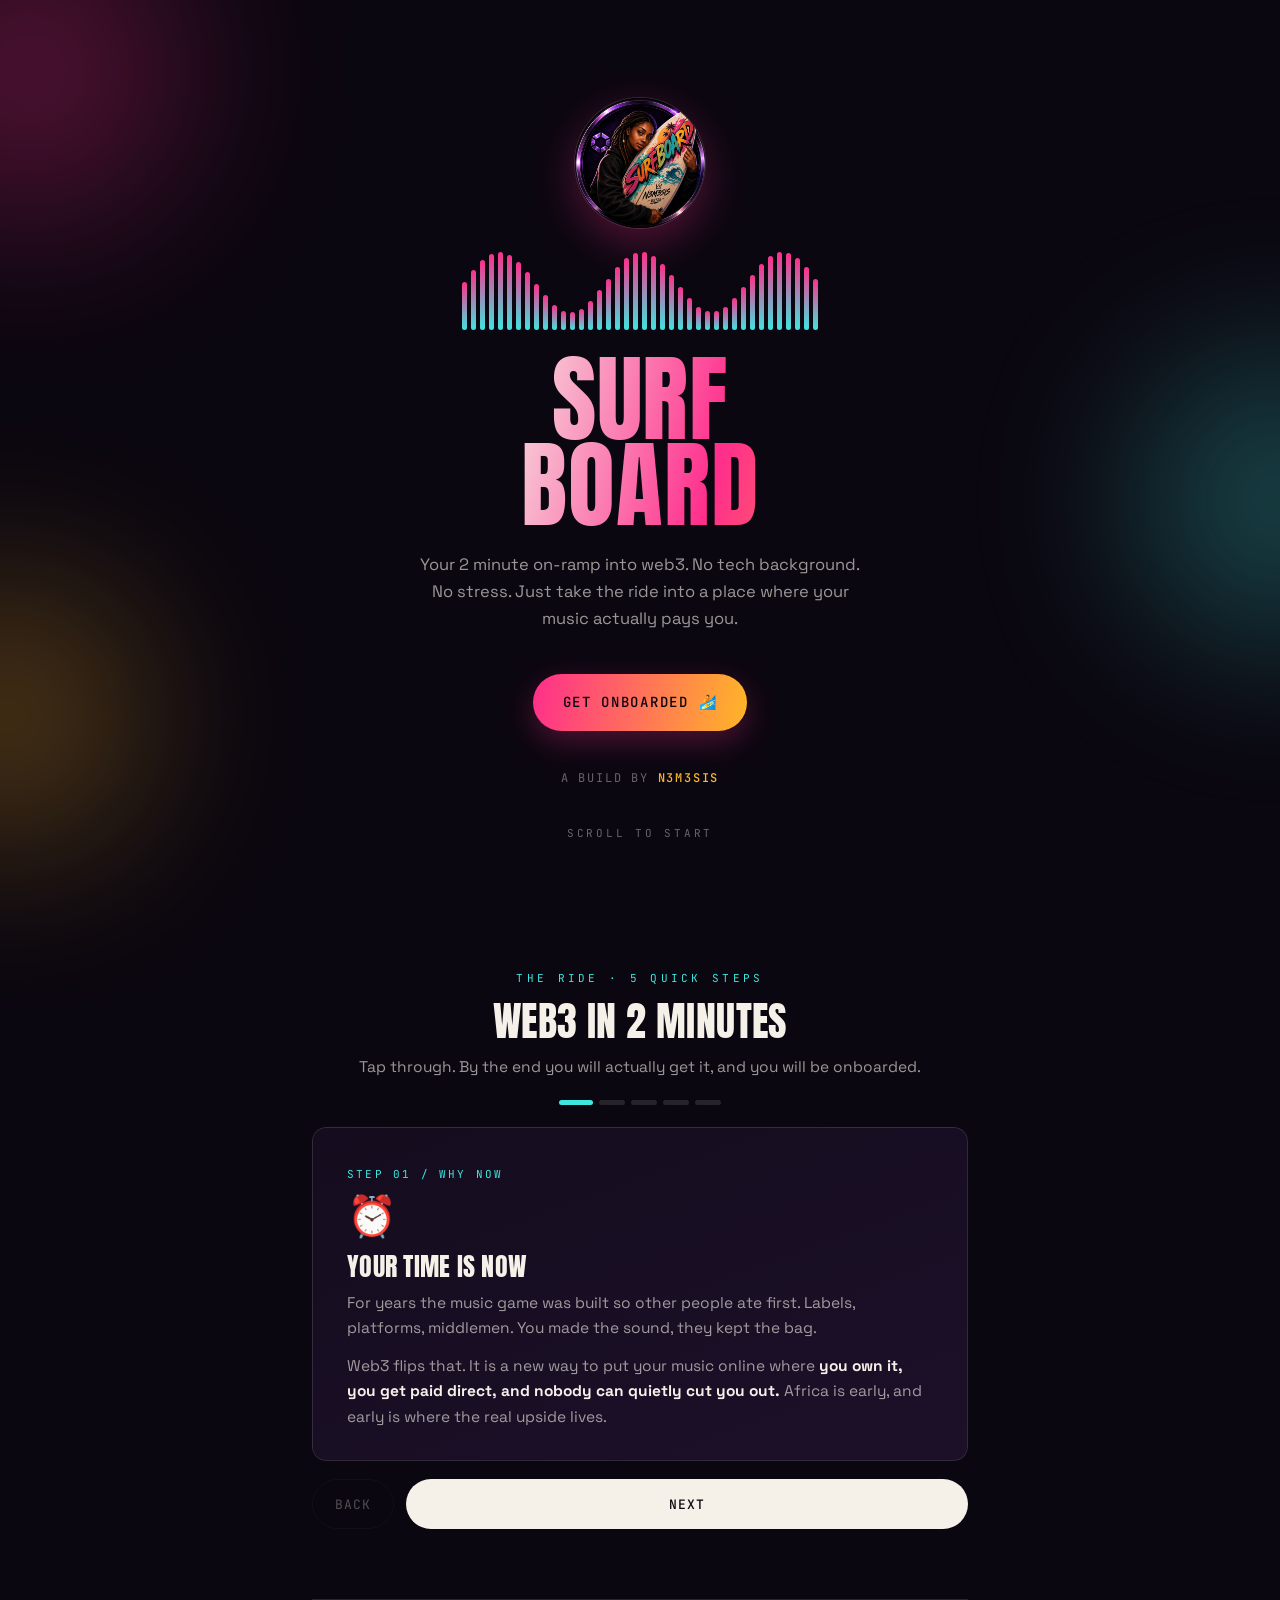
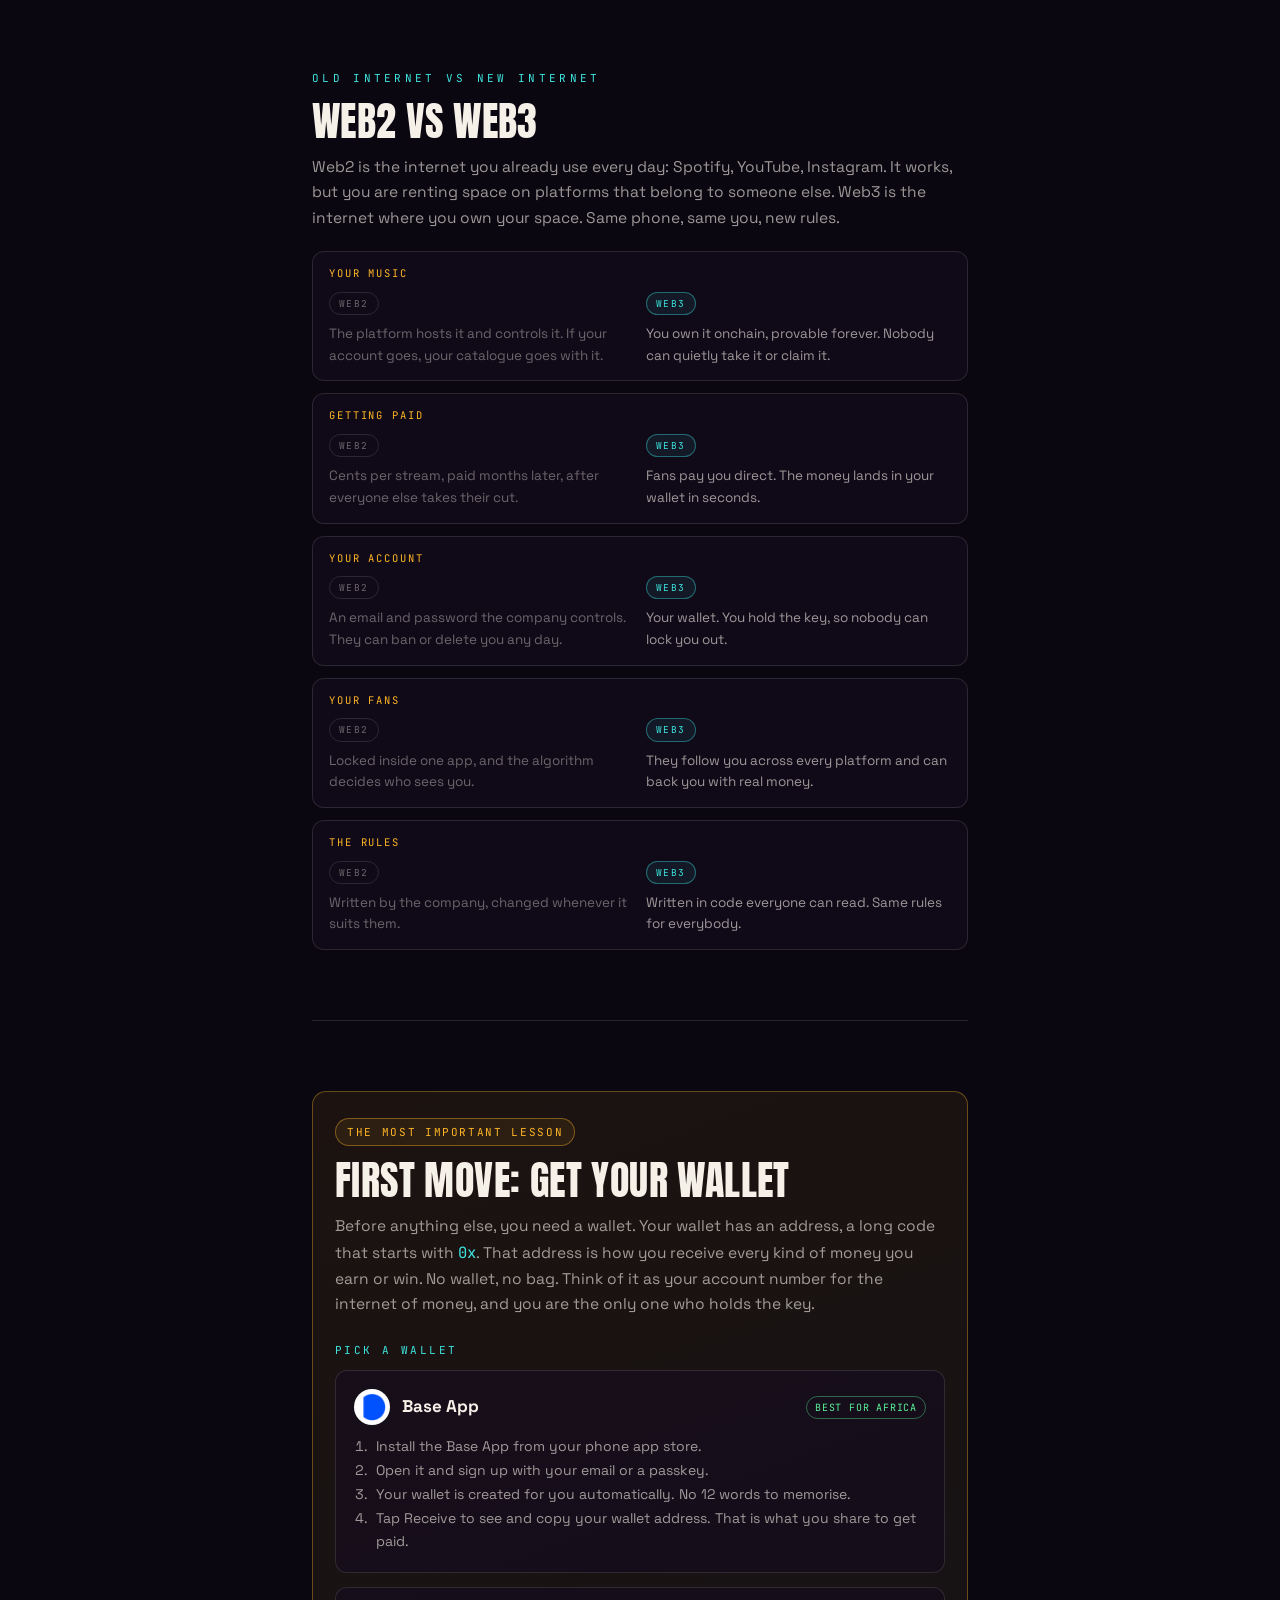
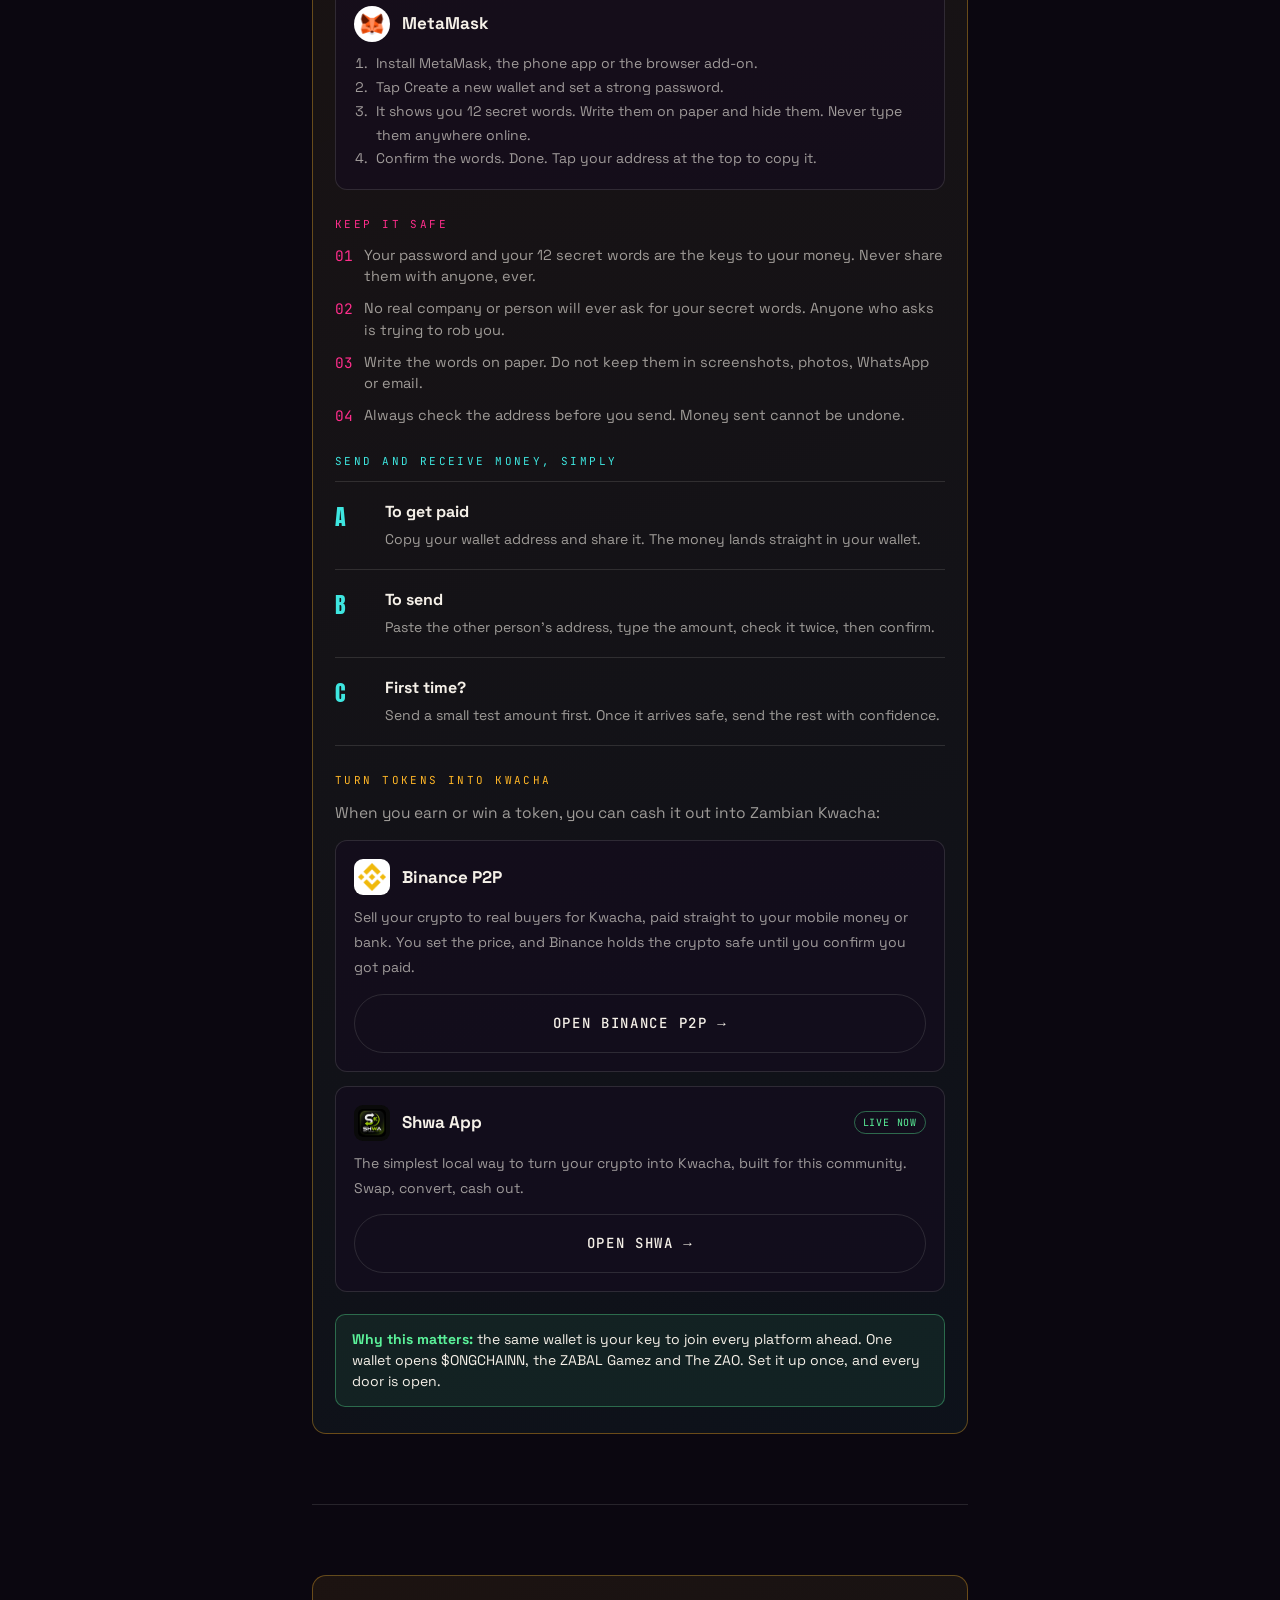
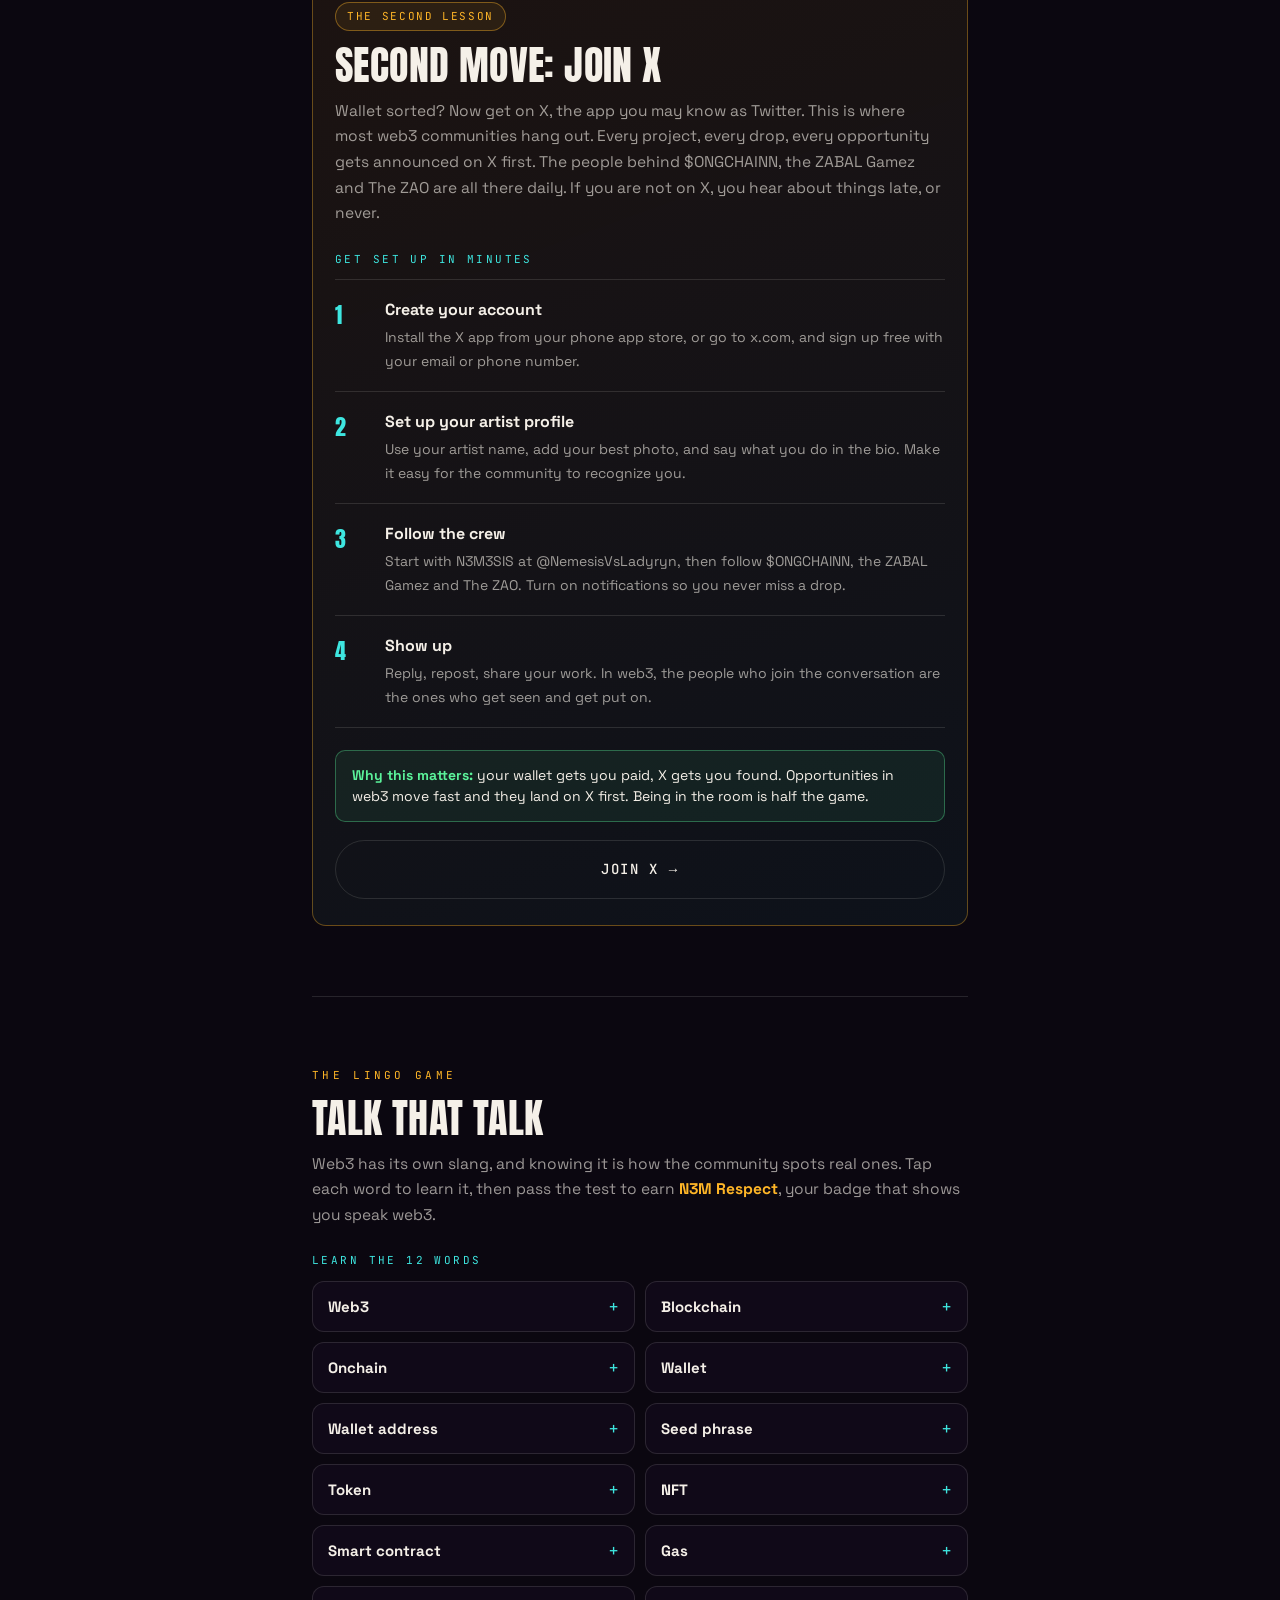
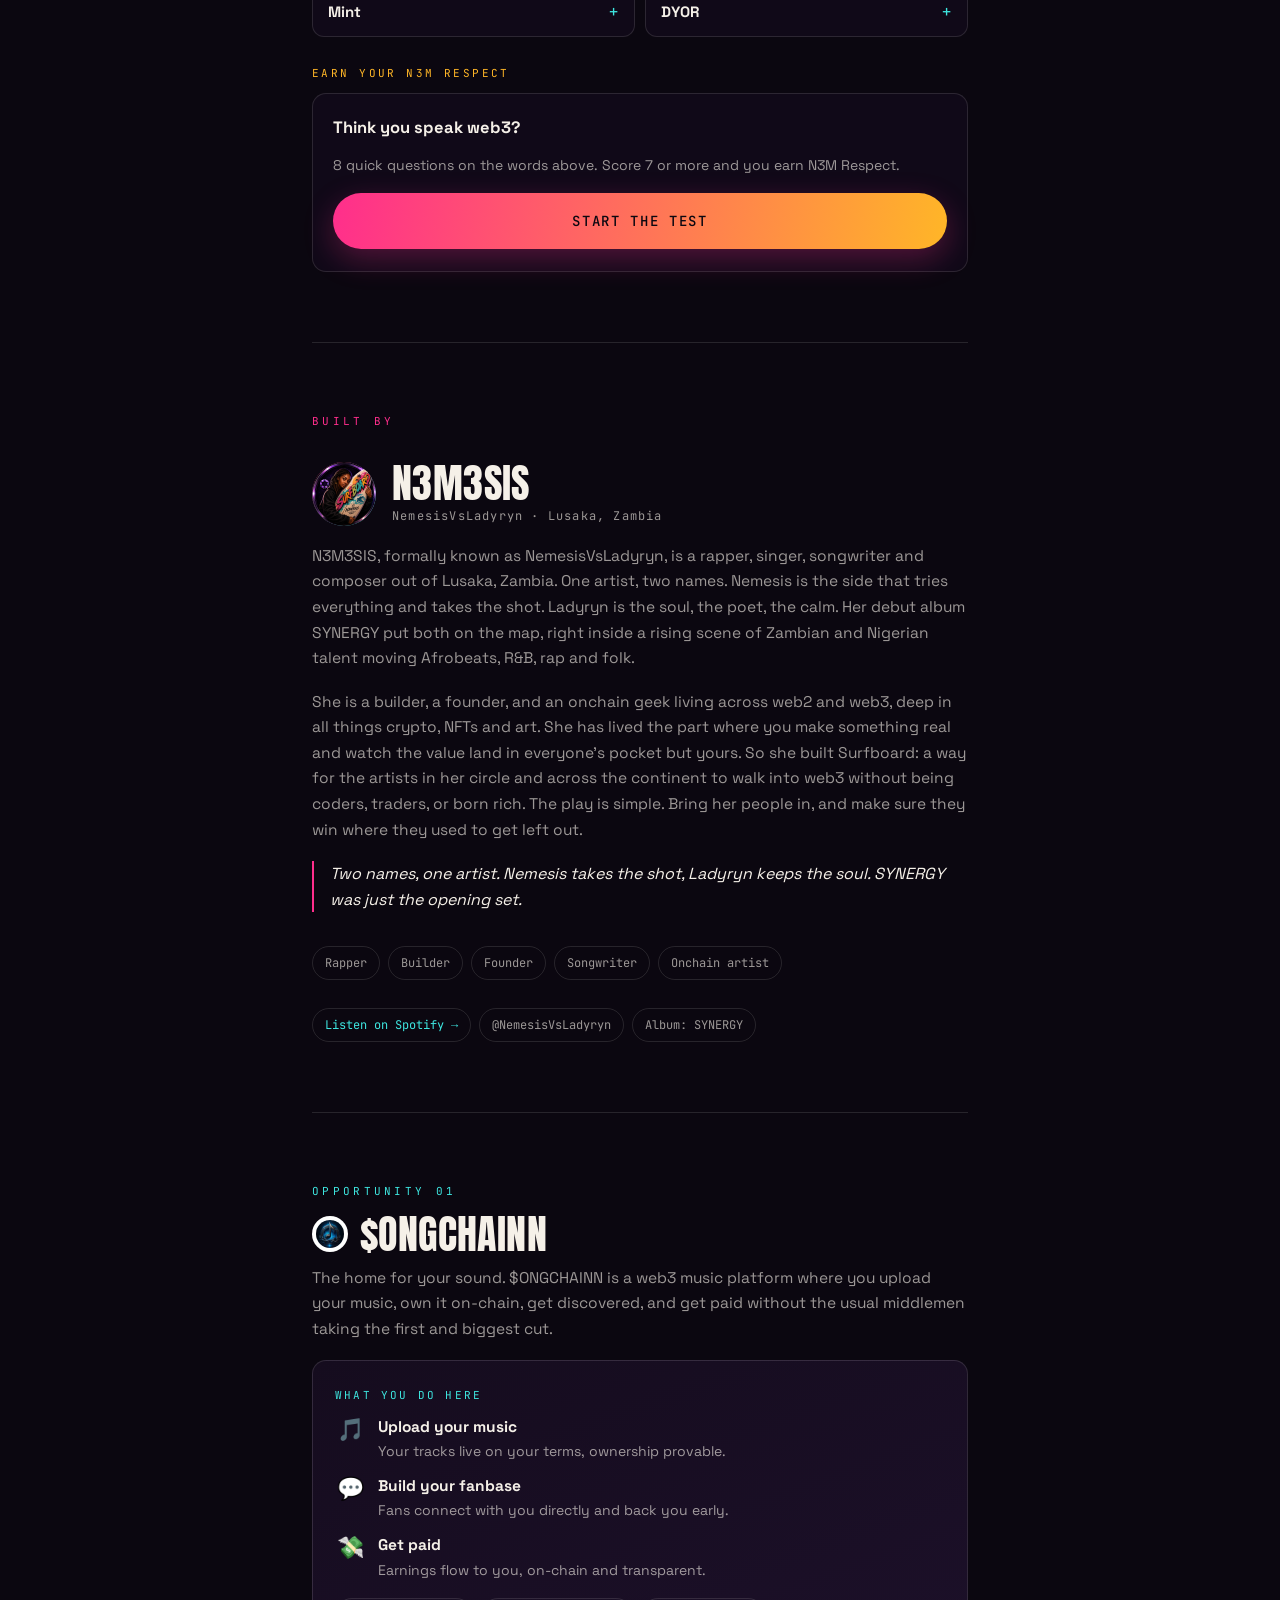
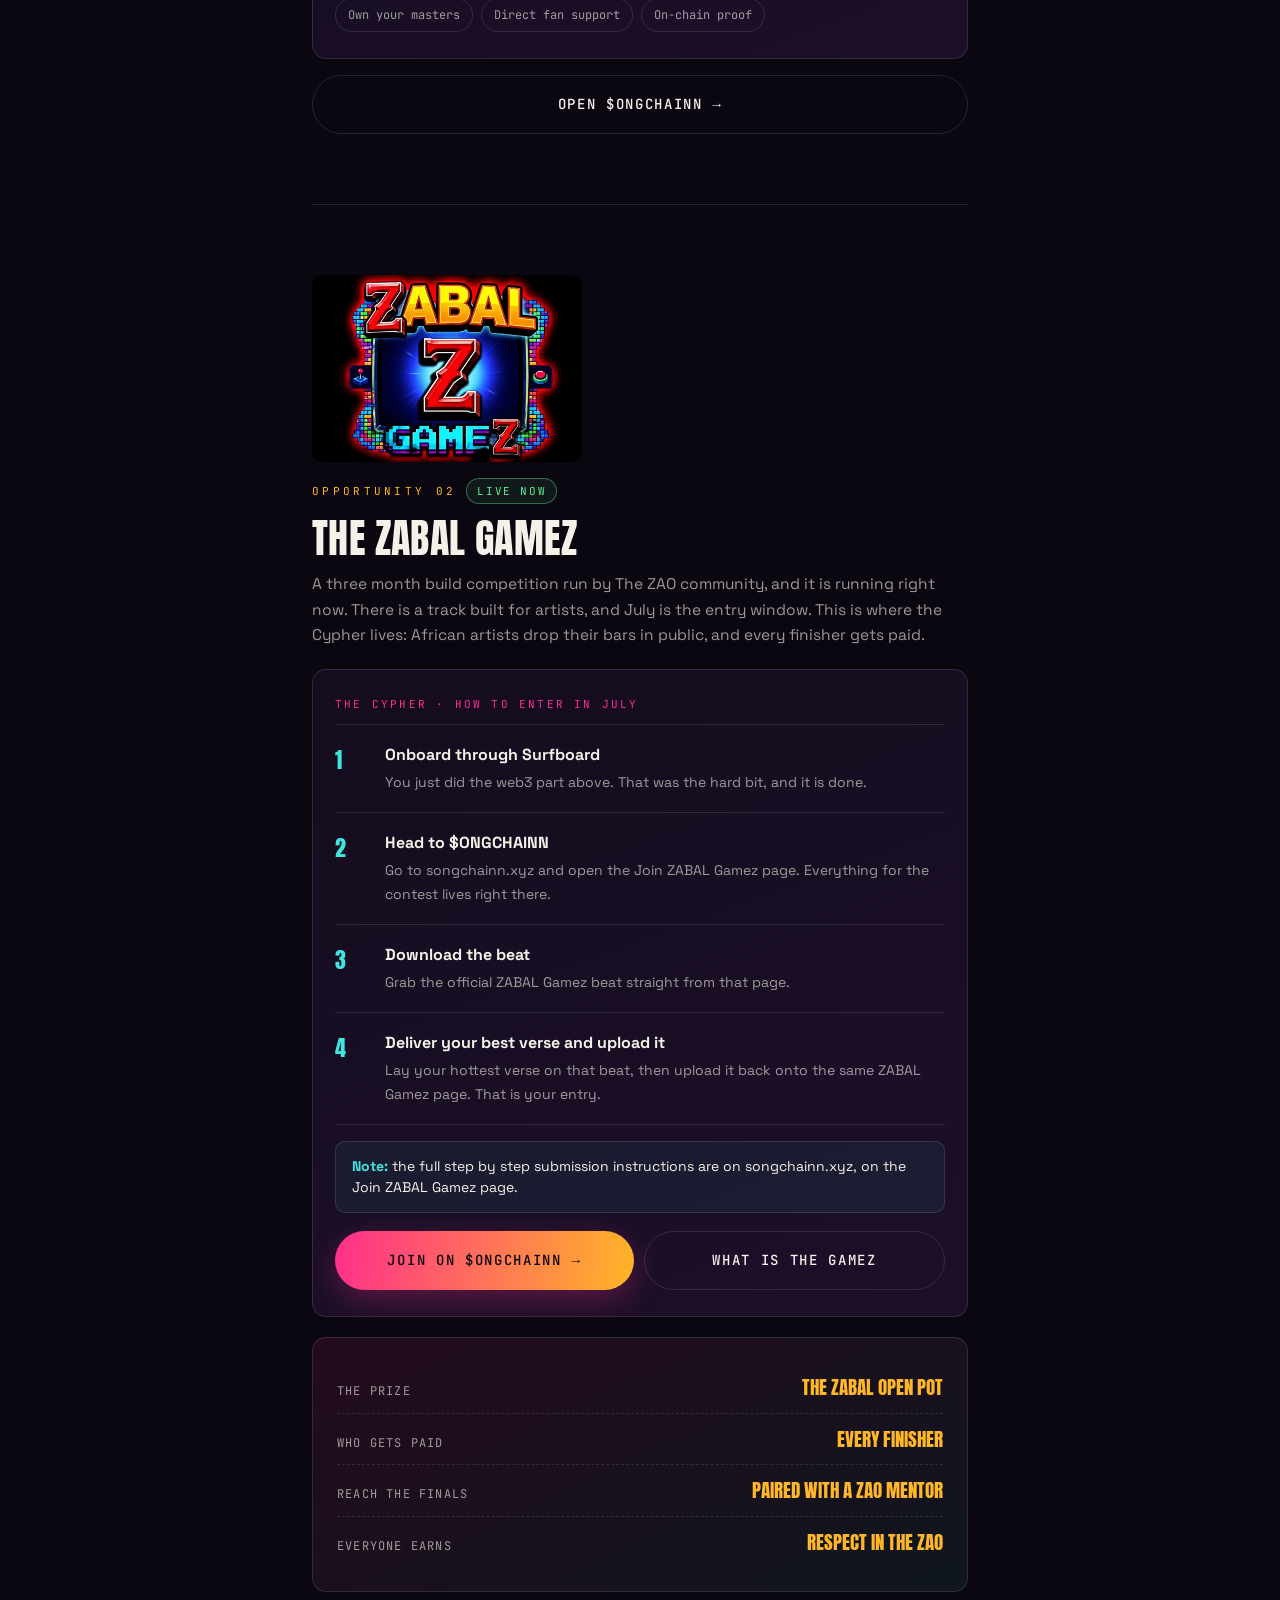
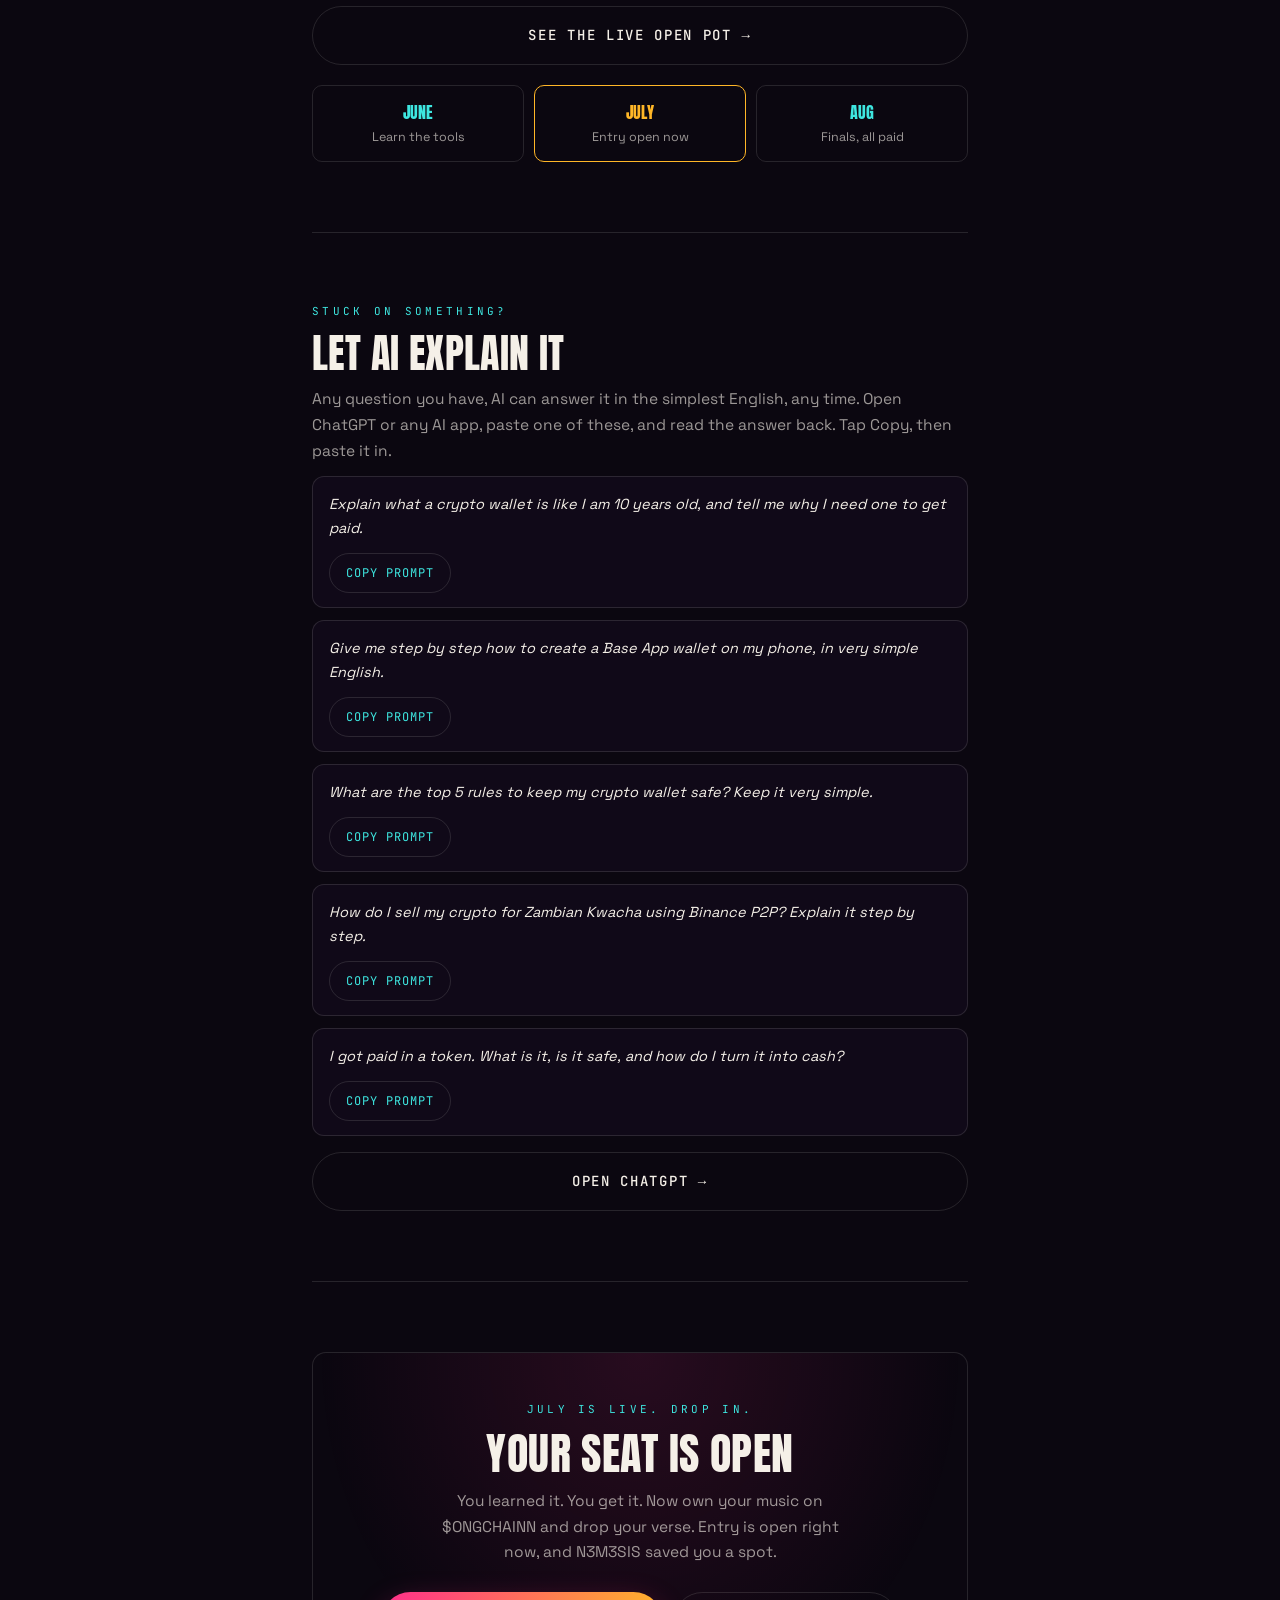
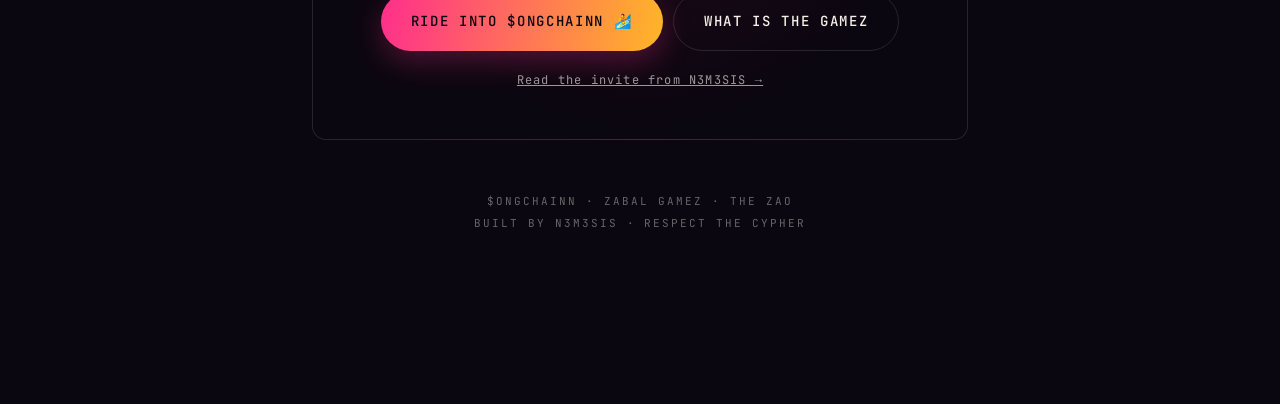
==== index.html @ 9648d213 "Add Web2 vs Web3 comparison section and web3 lingo game with N3M Respect badge (12 terms, 8-question" ====
<!DOCTYPE html>
<html lang="en">
<head>
<meta charset="UTF-8">
<meta name="viewport" content="width=device-width, initial-scale=1, viewport-fit=cover">
<meta name="theme-color" content="#0B0710">
<title>Surfboard - Your on-ramp into web3</title>
<meta name="description" content="Surfboard by N3M3SIS. The fun, 2-minute on-ramp that gets musicians onto web3, $ONGCHAINN, and the ZABAL Gamez.">
<link rel="canonical" href="https://board.diyama.online/">
<link rel="icon" type="image/png" href="favicon.png">
<link rel="manifest" href="manifest.webmanifest">
<link rel="apple-touch-icon" href="apple-touch-icon.png">
<meta name="mobile-web-app-capable" content="yes">
<meta name="apple-mobile-web-app-capable" content="yes">
<meta name="apple-mobile-web-app-status-bar-style" content="black-translucent">
<meta name="apple-mobile-web-app-title" content="Surfboard">

<!-- Open Graph / social share -->
<meta property="og:type" content="website">
<meta property="og:site_name" content="Surfboard">
<meta property="og:title" content="Surfboard - Your on-ramp into web3">
<meta property="og:description" content="Your 2-minute on-ramp into web3. Own your music on $ONGCHAINN, drop your verse, and play the Cypher for the ZABAL Gamez prize pool. A build by N3M3SIS.">
<meta property="og:url" content="https://surfboard.diyama.online/">
<meta property="og:image" content="https://surfboard.diyama.online/og.png">
<meta property="og:image:width" content="1200">
<meta property="og:image:height" content="630">
<meta name="twitter:card" content="summary_large_image">
<meta name="twitter:title" content="Surfboard - Your on-ramp into web3">
<meta name="twitter:description" content="Your 2-minute on-ramp into web3. Own your music, drop your verse, play the Cypher. A build by N3M3SIS.">
<meta name="twitter:image" content="https://surfboard.diyama.online/og.png">

<!-- Vercel Web Analytics: visitor counts + onboarding funnel events -->
<script>window.va = window.va || function(){ (window.vaq = window.vaq || []).push(arguments); };</script>
<script defer src="/_vercel/insights/script.js"></script>

<link rel="stylesheet" href="fonts.css">
<style>

  :root{
    --ink:#0B0710;
    --panel:#150C1E;
    --panel-2:#1C1029;
    --line: rgba(245,240,232,0.12);
    --off:#F5F0E8;
    --off-dim: rgba(245,240,232,0.62);
    --off-faint: rgba(245,240,232,0.40);
    --magenta:#FF2E8C;
    --gold:#FFB627;
    --cyan:#3EE6E0;
    --green:#5BF29A;
    --radius:14px;
  }
  *{ box-sizing:border-box; margin:0; padding:0; -webkit-tap-highlight-color:transparent; }
  html{ scroll-behavior:smooth; }
  body{
    background: var(--ink);
    color: var(--off);
    font-family:'Space Grotesk', system-ui, sans-serif;
    -webkit-font-smoothing:antialiased;
    overflow-x:hidden;
    line-height:1.5;
  }
  img{ max-width:100%; display:block; }

  /* ---------- scroll progress ---------- */
  .scroll-progress{
    position:fixed; top:0; left:0; height:3px; width:0%;
    background: linear-gradient(90deg, var(--magenta), var(--gold), var(--cyan));
    z-index:100; transition:width 0.1s linear;
  }

  /* ---------- ambient glow ---------- */
  .glow{ position:fixed; border-radius:50%; filter:blur(90px); opacity:0.30; z-index:0; pointer-events:none; }
  .glow-1{ width:300px; height:300px; background:var(--magenta); top:-80px; left:-120px; }
  .glow-2{ width:280px; height:280px; background:var(--cyan); top:40%; right:-140px; }
  .glow-3{ width:260px; height:260px; background:var(--gold); bottom:6%; left:-120px; }

  .wrap{ max-width:720px; margin:0 auto; padding:0 20px 90px; position:relative; z-index:2; }

  /* ---------- shared ---------- */
  .eyebrow{
    font-family:'JetBrains Mono', monospace; font-size:11px; letter-spacing:0.3em;
    text-transform:uppercase; color:var(--cyan); margin-bottom:14px;
  }
  .eyebrow.magenta{ color:var(--magenta); }
  .eyebrow.gold{ color:var(--gold); }
  .eyebrow span{ color:var(--off-faint); }
  h1{
    font-family:'Anton', sans-serif; font-weight:400; text-transform:uppercase;
    font-size:clamp(52px, 15vw, 96px); line-height:0.9; letter-spacing:0.01em;
    background: linear-gradient(105deg, var(--off) 25%, var(--magenta) 62%, var(--gold) 100%);
    -webkit-background-clip:text; background-clip:text; color:transparent;
  }
  h2{
    font-family:'Anton', sans-serif; font-weight:400; text-transform:uppercase;
    font-size:clamp(28px, 7vw, 40px); line-height:1; letter-spacing:0.01em; color:var(--off);
    margin-bottom:14px;
  }
  h3{ font-family:'Space Grotesk'; font-weight:700; font-size:18px; margin-bottom:6px; color:var(--off); }
  p{ color:var(--off-dim); font-size:15.5px; line-height:1.65; }
  .mono{ font-family:'JetBrains Mono', monospace; }
  section{ padding:56px 0; position:relative; }
  .section-line{ height:1px; background:var(--line); margin:0 auto; max-width:720px; }

  /* reveal on scroll */
  .reveal{ opacity:0; transform:translateY(24px); transition:opacity 0.7s ease, transform 0.7s ease; }
  .reveal.in{ opacity:1; transform:none; }

  /* ---------- HERO ---------- */
  header{ min-height:100svh; display:flex; flex-direction:column; justify-content:center;
    text-align:center; padding:80px 0 40px; }
  .hero-logo{ width:130px; height:130px; border-radius:50%; margin:0 auto 22px; display:block;
    box-shadow:0 0 0 1px var(--line), 0 14px 44px rgba(255,46,140,0.30); }
  .hero-wave{ height:80px; display:flex; align-items:flex-end; justify-content:center; gap:4px; margin-bottom:26px; }
  .bar{ width:5px; border-radius:3px; background:linear-gradient(180deg, var(--magenta), var(--cyan)); animation:pulse 1.1s ease-in-out infinite; }
  @keyframes pulse{ 0%,100%{ transform:scaleY(0.3); opacity:0.55; } 50%{ transform:scaleY(1); opacity:1; } }
  .hero-sub{ margin:22px auto 8px; max-width:440px; font-size:16.5px; color:var(--off-dim); }
  .built-by{ font-family:'JetBrains Mono', monospace; font-size:12px; letter-spacing:0.15em; text-transform:uppercase;
    color:var(--off-faint); margin-top:26px; }
  .built-by b{ color:var(--gold); font-weight:500; }
  .cta-btn{
    display:inline-flex; align-items:center; gap:10px; justify-content:center;
    font-family:'JetBrains Mono', monospace; font-size:14px; letter-spacing:0.12em; text-transform:uppercase;
    padding:18px 30px; min-height:56px; border-radius:100px; font-weight:500; cursor:pointer; border:none;
    background: linear-gradient(100deg, var(--magenta), var(--gold)); color:var(--ink);
    text-decoration:none; transition:transform 0.15s ease, box-shadow 0.15s ease;
    box-shadow:0 10px 30px rgba(255,46,140,0.28);
  }
  .cta-btn:active{ transform:translateY(2px) scale(0.99); }
  .cta-btn.ghost{ background:transparent; color:var(--off); border:1px solid var(--line); box-shadow:none; }
  .hero-cta{ margin-top:34px; display:flex; flex-direction:column; align-items:center; gap:12px; }
  .scroll-hint{ font-family:'JetBrains Mono', monospace; font-size:11px; letter-spacing:0.25em; color:var(--off-faint);
    text-transform:uppercase; margin-top:38px; animation:bob 2s ease-in-out infinite; }
  @keyframes bob{ 0%,100%{ transform:translateY(0);} 50%{ transform:translateY(6px);} }

  /* ---------- LEARN DECK ---------- */
  .deck-head{ text-align:center; margin-bottom:8px; }
  .deck-progress{ display:flex; gap:6px; justify-content:center; margin:20px 0 22px; }
  .dot{ width:26px; height:5px; border-radius:3px; background:var(--line); transition:background 0.3s, width 0.3s; }
  .dot.active{ background:var(--cyan); width:34px; }
  .dot.done{ background:var(--magenta); }
  .deck{ position:relative; overflow:hidden; border-radius:var(--radius); transition:height 0.4s cubic-bezier(.22,.61,.36,1); }
  .deck-track{ display:flex; align-items:flex-start; transition:transform 0.4s cubic-bezier(.22,.61,.36,1); }
  .card{ min-width:100%; padding:30px 24px 26px; border:1px solid var(--line); border-radius:var(--radius);
    background:linear-gradient(160deg, var(--panel), var(--panel-2)); }
  .card .kicker{ font-family:'JetBrains Mono', monospace; font-size:11px; letter-spacing:0.2em; text-transform:uppercase;
    color:var(--cyan); margin-bottom:14px; display:flex; align-items:center; gap:8px; }
  .card .big-emoji{ font-size:40px; line-height:1; margin-bottom:16px; }
  .card h2{ font-size:26px; margin-bottom:12px; }
  .card p{ font-size:15.5px; }
  .card .plain{ margin-top:14px; padding:14px 16px; border-left:2px solid var(--gold); background:rgba(255,182,39,0.06);
    border-radius:0 8px 8px 0; font-size:14.5px; color:var(--off); }
  .card .plain b{ color:var(--gold); }

  .benefit-list{ list-style:none; margin-top:6px; display:flex; flex-direction:column; gap:12px; }
  .benefit-list li{ display:flex; gap:13px; align-items:flex-start; }
  .benefit-list .bi{ font-size:22px; line-height:1.2; flex-shrink:0; width:30px; text-align:center; }
  .benefit-list .bt b{ color:var(--off); display:block; font-size:15.5px; font-weight:700; }
  .benefit-list .bt span{ color:var(--off-dim); font-size:14px; }

  .risk-list{ list-style:none; margin-top:4px; display:flex; flex-direction:column; gap:10px; }
  .risk-list li{ display:flex; gap:11px; align-items:flex-start; font-size:14.5px; color:var(--off-dim); }
  .risk-list .rx{ color:var(--magenta); flex-shrink:0; font-family:'JetBrains Mono', monospace; }
  .safe-note{ margin-top:16px; padding:14px 16px; border:1px solid rgba(91,242,154,0.35);
    background:rgba(91,242,154,0.07); border-radius:10px; font-size:14px; color:var(--off); }
  .safe-note b{ color:var(--green); }

  .deck-nav{ display:flex; justify-content:space-between; align-items:center; margin-top:18px; gap:12px; }
  .navbtn{ font-family:'JetBrains Mono', monospace; font-size:13px; letter-spacing:0.08em; text-transform:uppercase;
    padding:14px 22px; min-height:50px; border-radius:100px; cursor:pointer; border:1px solid var(--line);
    background:transparent; color:var(--off); transition:transform 0.12s, opacity 0.2s; flex:0 0 auto; }
  .navbtn.next{ background:var(--off); color:var(--ink); border:none; font-weight:500; flex:1; }
  .navbtn:active{ transform:scale(0.97); }
  .navbtn:disabled{ opacity:0.3; pointer-events:none; }

  /* onboarded reveal */
  .onboarded{ text-align:center; padding:40px 24px; border:1px solid rgba(91,242,154,0.35); border-radius:var(--radius);
    background:radial-gradient(ellipse at 50% 0%, rgba(91,242,154,0.12), transparent 70%); display:none; }
  .onboarded.show{ display:block; animation:pop 0.5s ease; }
  @keyframes pop{ from{ opacity:0; transform:scale(0.96);} to{ opacity:1; transform:none;} }
  .onboarded .check{ font-size:52px; }
  .onboarded h2{ color:var(--green); }

  /* ---------- N3M3SIS ---------- */
  .nem{ display:flex; flex-direction:column; gap:18px; }
  .nem-badge{ display:inline-flex; align-items:center; gap:10px; align-self:flex-start;
    font-family:'JetBrains Mono', monospace; font-size:12px; letter-spacing:0.1em; padding:8px 14px;
    border:1px solid var(--line); border-radius:100px; color:var(--gold); }
  .nem-avatar{ width:64px; height:64px; border-radius:50%; flex-shrink:0;
    background:linear-gradient(135deg, var(--magenta), var(--cyan)); display:flex; align-items:center; justify-content:center;
    font-family:'Anton'; font-size:24px; color:var(--ink); }
  .nem-top{ display:flex; align-items:center; gap:16px; }
  .quote{ border-left:2px solid var(--magenta); padding-left:16px; font-style:italic; color:var(--off);
    font-size:16px; line-height:1.6; }

  /* ---------- OPPORTUNITY CARDS ---------- */
  .opp{ border:1px solid var(--line); border-radius:var(--radius); padding:26px 22px;
    background:linear-gradient(160deg, var(--panel), var(--panel-2)); }
  .opp + .opp{ margin-top:16px; }
  .opp .tag{ font-family:'JetBrains Mono', monospace; font-size:11px; letter-spacing:0.2em; text-transform:uppercase;
    margin-bottom:12px; }
  .chip-row{ display:flex; flex-wrap:wrap; gap:8px; margin-top:16px; }
  .chip{ font-family:'JetBrains Mono', monospace; font-size:12px; padding:7px 12px; border-radius:100px;
    border:1px solid var(--line); color:var(--off-dim); }

  /* ---------- STEPS (how to enter) ---------- */
  .steps{ display:flex; flex-direction:column; margin-top:8px; }
  .step{ display:flex; gap:16px; padding:18px 0; border-top:1px solid var(--line); }
  .step:last-child{ border-bottom:1px solid var(--line); }
  .step-num{ font-family:'Anton'; font-size:22px; color:var(--cyan); min-width:34px; }
  .step-b b{ display:block; color:var(--off); font-size:16px; margin-bottom:3px; }
  .step-b span{ font-size:14px; color:var(--off-dim); }

  /* prize */
  .prize{ border:1px solid var(--line); border-radius:var(--radius); padding:24px;
    background:linear-gradient(155deg, rgba(255,46,140,0.10), rgba(62,230,224,0.07)); margin-top:20px; }
  .prize-row{ display:flex; justify-content:space-between; align-items:baseline; padding:11px 0; border-bottom:1px dashed var(--line); }
  .prize-row:last-child{ border-bottom:none; }
  .prize-row .k{ font-family:'JetBrains Mono', monospace; font-size:12px; letter-spacing:0.1em; text-transform:uppercase; color:var(--off-dim); }
  .prize-row .v{ font-family:'Anton'; font-size:19px; text-transform:uppercase; color:var(--gold); text-align:right; }

  /* timeline */
  .timeline{ display:flex; gap:10px; margin-top:20px; }
  .tl{ flex:1; border:1px solid var(--line); border-radius:10px; padding:14px 12px; text-align:center; }
  .tl .m{ font-family:'Anton'; font-size:16px; color:var(--cyan); text-transform:uppercase; }
  .tl .d{ font-size:12.5px; color:var(--off-dim); margin-top:4px; }

  /* ---------- FINAL CTA ---------- */
  .final{ text-align:center; padding:48px 24px; border:1px solid var(--line); border-radius:var(--radius);
    background:radial-gradient(ellipse at 50% 0%, rgba(255,46,140,0.12), transparent 70%); }
  .final h2{ font-size:clamp(30px,8vw,44px); }
  .final p{ margin:12px auto 26px; max-width:400px; }

  footer{ text-align:center; margin-top:50px; font-family:'JetBrains Mono', monospace; font-size:11px;
    letter-spacing:0.18em; color:var(--off-faint); text-transform:uppercase; line-height:2; }
  footer a{ color:var(--cyan); text-decoration:none; }

  @media (min-width:640px){
    .wrap{ padding:0 32px 100px; }
    section{ padding:70px 0; }
    .card{ padding:38px 34px 30px; }
  }

  /* ---------- platform logos ---------- */
  .plogo{ width:36px; height:36px; border-radius:9px; object-fit:contain; background:#fff; padding:4px; flex-shrink:0; }
  .plogo.round{ border-radius:50%; }
  .brand-head{ display:flex; align-items:center; gap:12px; margin-bottom:12px; }
  .zabal-banner{ width:100%; max-width:270px; height:auto; border-radius:10px; margin-bottom:16px; display:block; }

  /* ---------- highlighted lesson ---------- */
  .lesson{ border:1px solid rgba(255,182,39,0.35); border-radius:var(--radius); padding:26px 22px;
    background:linear-gradient(160deg, rgba(255,182,39,0.07), rgba(62,230,224,0.05)); }
  .lesson-badge{ display:inline-block; font-family:'JetBrains Mono',monospace; font-size:11px; letter-spacing:0.15em;
    text-transform:uppercase; color:var(--gold); border:1px solid rgba(255,182,39,0.4); background:rgba(255,182,39,0.08);
    padding:5px 11px; border-radius:100px; margin-bottom:14px; }
  .wallet-grid{ display:flex; flex-direction:column; gap:14px; margin-top:6px; }
  .wallet-card{ border:1px solid var(--line); border-radius:12px; padding:18px; background:rgba(21,12,30,0.6); }
  .wallet-card .wc-head{ display:flex; align-items:center; gap:12px; margin-bottom:10px; }
  .wallet-card .wc-head b{ font-size:17px; color:var(--off); }
  .wallet-card .rec{ font-family:'JetBrains Mono',monospace; font-size:10px; letter-spacing:0.08em; text-transform:uppercase;
    color:var(--green); border:1px solid rgba(91,242,154,0.4); padding:3px 8px; border-radius:100px; margin-left:auto; white-space:nowrap; }
  .wallet-card ol{ margin:0 0 0 18px; padding:0; }
  .wallet-card ol li{ font-size:14px; color:var(--off-dim); line-height:1.7; padding-left:4px; }
  .wallet-card .wc-text{ font-size:14px; color:var(--off-dim); line-height:1.7; }
  .label{ font-family:'JetBrains Mono', monospace; font-size:11px; letter-spacing:0.22em;
    text-transform:uppercase; color:var(--cyan); }

  /* ---------- web2 vs web3 ---------- */
  .vs-list{ display:flex; flex-direction:column; gap:12px; margin-top:20px; }
  .vs-item{ border:1px solid var(--line); border-radius:12px; background:rgba(21,12,30,0.6); padding:14px 16px; }
  .vs-q{ font-family:'JetBrains Mono', monospace; font-size:10.5px; letter-spacing:0.18em; text-transform:uppercase;
    color:var(--gold); margin-bottom:10px; }
  .vs-pair{ display:grid; grid-template-columns:1fr 1fr; gap:12px; }
  .vs-cell{ font-size:13.5px; line-height:1.6; color:var(--off-faint); }
  .vs-cell .vtag{ display:inline-block; font-family:'JetBrains Mono', monospace; font-size:9.5px; letter-spacing:0.15em;
    text-transform:uppercase; padding:3px 9px; border-radius:100px; border:1px solid var(--line); margin-bottom:8px; }
  .vs-cell.new{ color:var(--off-dim); }
  .vs-cell.new .vtag{ color:var(--cyan); border-color:rgba(62,230,224,0.4); background:rgba(62,230,224,0.07); }
  @media (max-width:520px){ .vs-pair{ grid-template-columns:1fr; } }

  /* ---------- lingo game ---------- */
  .term-grid{ display:grid; grid-template-columns:1fr 1fr; gap:10px; }
  @media (max-width:520px){ .term-grid{ grid-template-columns:1fr; } }
  .term{ text-align:left; border:1px solid var(--line); border-radius:12px; background:rgba(21,12,30,0.6);
    padding:13px 15px; cursor:pointer; color:var(--off); font-family:inherit; }
  .term .t-word{ font-weight:700; font-size:15px; display:flex; justify-content:space-between; align-items:center; gap:8px; }
  .term .t-word span{ color:var(--cyan); font-weight:400; font-size:18px; transition:transform 0.25s ease; }
  .term .t-def{ display:none; margin-top:8px; font-size:13.5px; color:var(--off-dim); line-height:1.6; }
  .term.open{ border-color:rgba(62,230,224,0.45); }
  .term.open .t-def{ display:block; }
  .term.open .t-word span{ transform:rotate(45deg); }
  .quiz-box{ border:1px solid var(--line); border-radius:var(--radius); background:rgba(21,12,30,0.6); padding:22px 20px; }
  .quiz-box.earned{ border-color:rgba(255,182,39,0.5);
    background:linear-gradient(160deg, rgba(255,182,39,0.10), rgba(255,46,140,0.07)); }
  .q-meta{ display:flex; justify-content:space-between; font-family:'JetBrains Mono', monospace; font-size:11px;
    letter-spacing:0.12em; text-transform:uppercase; color:var(--off-faint); margin-bottom:12px; }
  .q-text{ font-size:16.5px; font-weight:700; color:var(--off); margin-bottom:14px; line-height:1.45; }
  .q-opt{ display:block; width:100%; text-align:left; font-family:inherit; font-size:14.5px; color:var(--off-dim);
    background:rgba(11,7,16,0.5); border:1px solid var(--line); border-radius:10px; padding:12px 14px;
    margin-bottom:9px; cursor:pointer; transition:border-color 0.15s ease; line-height:1.5; }
  .q-opt:disabled{ cursor:default; }
  .q-opt.correct{ border-color:var(--green); color:var(--green); background:rgba(91,242,154,0.08); }
  .q-opt.wrong{ border-color:var(--magenta); color:var(--magenta); background:rgba(255,46,140,0.07); }
  .respect{ text-align:center; padding:8px 0 2px; }
  .respect .r-medal{ font-size:46px; line-height:1; }
  .respect h3{ font-family:'Anton', sans-serif; font-weight:400; font-size:34px; text-transform:uppercase; letter-spacing:0.02em;
    background:linear-gradient(105deg, var(--gold), var(--magenta)); -webkit-background-clip:text; background-clip:text;
    color:transparent; margin:10px 0 6px; }
  .respect .r-sub{ font-family:'JetBrains Mono', monospace; font-size:10.5px; letter-spacing:0.22em;
    text-transform:uppercase; color:var(--off-dim); }

  /* ---------- faq / ask ai ---------- */
  .faq-prompt{ border:1px solid var(--line); border-radius:12px; padding:16px 16px 14px; background:rgba(21,12,30,0.6);
    margin-top:12px; display:flex; flex-direction:column; gap:12px; align-items:flex-start; }
  .faq-prompt p{ font-size:14.5px; color:var(--off); font-style:italic; }
  .copy-btn{ font-family:'JetBrains Mono',monospace; font-size:12px; letter-spacing:0.08em; text-transform:uppercase;
    padding:9px 16px; min-height:40px; border-radius:100px; border:1px solid var(--line); background:transparent;
    color:var(--cyan); cursor:pointer; transition:transform 0.12s; }
  .copy-btn:active{ transform:scale(0.96); }
  .copy-btn.copied{ color:var(--green); border-color:rgba(91,242,154,0.4); }

  /* ---------- accessibility ---------- */
  :focus-visible{ outline:2px solid var(--cyan); outline-offset:3px; border-radius:4px; }
  .dot{ border:none; padding:0; cursor:pointer; }
  @media (prefers-reduced-motion: reduce){
    *{ animation:none !important; transition:none !important; scroll-behavior:auto !important; }
    .reveal{ opacity:1 !important; transform:none !important; }
  }

  /* ---------- modal ---------- */
  .modal{ position:fixed; inset:0; z-index:200; display:flex; align-items:center; justify-content:center;
    padding:24px; background:rgba(5,3,8,0.72); backdrop-filter:blur(6px); }
  .modal[hidden]{ display:none; }
  .modal-card{ max-width:400px; width:100%; border:1px solid var(--line); border-radius:16px; padding:32px 26px;
    text-align:center; background:linear-gradient(160deg, var(--panel), var(--panel-2));
    box-shadow:0 24px 60px rgba(0,0,0,0.5); animation:pop 0.35s ease; }
  .modal-card .m-emoji{ font-size:44px; }
  .modal-card h3{ font-family:'Anton'; font-weight:400; text-transform:uppercase; font-size:24px; margin:12px 0 10px; color:var(--off); }
  .modal-card p{ font-size:14.5px; margin-bottom:22px; }
  .modal-card .cta-btn{ width:100%; }
</style>
</head>
<body>

<div class="scroll-progress" id="scrollBar"></div>
<div class="glow glow-1"></div>
<div class="glow glow-2"></div>
<div class="glow glow-3"></div>

<div class="wrap">

  <!-- ================= HERO ================= -->
  <header>
    <img class="hero-logo" src="logo.png" alt="Surfboard, a build by N3M3SIS" width="130" height="130">
    <div class="hero-wave" id="heroWave"></div>
    <h1>Surf<br>board</h1>
    <p class="hero-sub">Your 2 minute on-ramp into web3. No tech background. No stress. Just take the ride into a place where your music actually pays you.</p>
    <div class="hero-cta">
      <a href="#wallet" class="cta-btn">Get onboarded <span aria-hidden="true">&#127940;</span></a>
      <div class="built-by">A build by <b>N3M3SIS</b></div>
    </div>
    <div class="scroll-hint">Scroll to start</div>
  </header>

  <!-- ================= LEARN DECK ================= -->
  <section id="learn">
    <div class="deck-head reveal">
      <div class="eyebrow">The ride &middot; 5 quick steps</div>
      <h2>Web3 in 2 minutes</h2>
      <p>Tap through. By the end you will actually get it, and you will be onboarded.</p>
    </div>

    <div class="deck-progress reveal" id="deckDots"></div>

    <div class="deck reveal" id="deck">
      <div class="deck-track" id="deckTrack">

        <!-- WAVE 1 -->
        <div class="card">
          <div class="kicker">Step 01 / Why now</div>
          <div class="big-emoji">&#9200;</div>
          <h2>Your time is now</h2>
          <p>For years the music game was built so other people ate first. Labels, platforms, middlemen. You made the sound, they kept the bag.</p>
          <p style="margin-top:12px">Web3 flips that. It is a new way to put your music online where <b style="color:var(--off)">you own it, you get paid direct, and nobody can quietly cut you out.</b> Africa is early, and early is where the real upside lives.</p>
        </div>

        <!-- WAVE 2 -->
        <div class="card">
          <div class="kicker">Step 02 / In plain words</div>
          <div class="big-emoji">&#128279;</div>
          <h2>What "on-chain" means</h2>
          <p>A blockchain is just a public notebook that everyone can see and nobody can secretly erase or edit. Once your name is next to your song in that notebook, it is proof, forever.</p>
          <div class="plain"><b>Real talk:</b> putting your work "on-chain" means your ownership is written in permanent ink that the whole world can check. No label can claim it. No platform can delete it.</div>
        </div>

        <!-- WAVE 3 (BENEFITS) -->
        <div class="card">
          <div class="kicker">Step 03 / The come up</div>
          <div class="big-emoji">&#128176;</div>
          <h2>What you actually gain</h2>
          <ul class="benefit-list">
            <li><span class="bi">&#128081;</span><span class="bt"><b>Own your masters</b><span>Your release is yours, provable and permanent.</span></span></li>
            <li><span class="bi">&#9889;</span><span class="bt"><b>Get paid direct</b><span>Fans pay you. Smart contracts split money instantly, no middleman.</span></span></li>
            <li><span class="bi">&#128260;</span><span class="bt"><b>Earn on the resale</b><span>Set it once and earn every time your work trades again.</span></span></li>
            <li><span class="bi">&#127760;</span><span class="bt"><b>Borderless money</b><span>Receive value from anywhere on earth. No bank gatekeeping you.</span></span></li>
            <li><span class="bi">&#11088;</span><span class="bt"><b>Reputation that travels</b><span>Earn Respect that follows you across the whole ecosystem.</span></span></li>
            <li><span class="bi">&#127942;</span><span class="bt"><b>Real funding</b><span>Grants, prize pools and comps like the ZABAL Gamez, open to you.</span></span></li>
          </ul>
        </div>

        <!-- WAVE 4 (RISKS) -->
        <div class="card">
          <div class="kicker">Step 04 / Keep it real</div>
          <div class="big-emoji">&#128737;</div>
          <h2>Know the risks</h2>
          <p style="margin-bottom:14px">The upside is real, but so is being smart. Quick truths:</p>
          <ul class="risk-list">
            <li><span class="rx">01</span><span>Token values move up and down. Never put in rent money.</span></li>
            <li><span class="rx">02</span><span>Scams exist. Never share your secret phrase, ever. Not with anyone.</span></li>
            <li><span class="rx">03</span><span>Transactions are final. Double check before you confirm.</span></li>
            <li><span class="rx">04</span><span>You hold your own keys, so keep them safe and backed up.</span></li>
          </ul>
          <div class="safe-note"><b>Surfboard has your back:</b> guided steps, plain language, safe defaults, and a real community walking in with you. You are not doing this alone.</div>
        </div>

        <!-- WAVE 5 (WALLET) -->
        <div class="card">
          <div class="kicker">Step 05 / Your key</div>
          <div class="big-emoji">&#127911;</div>
          <h2>Your wallet is your backstage pass</h2>
          <p>A wallet is your ID, your bank, and your all-access pass rolled into one. It holds your keys, it receives your money, and it is how you sign in everywhere in web3.</p>
          <div class="plain"><b>That is it.</b> No paperwork, no bank branch. You approve everything yourself, and it runs on Base, a network with tiny fees. Set it up once and you are in.</div>
        </div>

      </div>
    </div>

    <div class="deck-nav reveal" id="deckNav">
      <button class="navbtn" id="backBtn" disabled>Back</button>
      <button class="navbtn next" id="nextBtn">Next</button>
    </div>

    <div class="onboarded" id="onboarded" style="margin-top:22px">
      <div class="check">&#127940;</div>
      <h2>You just onboarded</h2>
      <p style="margin:8px auto 0; max-width:360px">That is the whole idea of web3. Now here is where you take it, and what is on the line.</p>
    </div>
  </section>

  <div class="section-line"></div>

  <!-- ================= WEB2 VS WEB3 ================= -->
  <section id="vs">
    <div class="reveal">
      <div class="eyebrow">Old internet vs new internet</div>
      <h2>Web2 vs Web3</h2>
      <p>Web2 is the internet you already use every day: Spotify, YouTube, Instagram. It works, but you are renting space on platforms that belong to someone else. Web3 is the internet where you own your space. Same phone, same you, new rules.</p>
    </div>
    <div class="vs-list reveal">
      <div class="vs-item">
        <div class="vs-q">Your music</div>
        <div class="vs-pair">
          <div class="vs-cell"><span class="vtag">Web2</span><br>The platform hosts it and controls it. If your account goes, your catalogue goes with it.</div>
          <div class="vs-cell new"><span class="vtag">Web3</span><br>You own it onchain, provable forever. Nobody can quietly take it or claim it.</div>
        </div>
      </div>
      <div class="vs-item">
        <div class="vs-q">Getting paid</div>
        <div class="vs-pair">
          <div class="vs-cell"><span class="vtag">Web2</span><br>Cents per stream, paid months later, after everyone else takes their cut.</div>
          <div class="vs-cell new"><span class="vtag">Web3</span><br>Fans pay you direct. The money lands in your wallet in seconds.</div>
        </div>
      </div>
      <div class="vs-item">
        <div class="vs-q">Your account</div>
        <div class="vs-pair">
          <div class="vs-cell"><span class="vtag">Web2</span><br>An email and password the company controls. They can ban or delete you any day.</div>
          <div class="vs-cell new"><span class="vtag">Web3</span><br>Your wallet. You hold the key, so nobody can lock you out.</div>
        </div>
      </div>
      <div class="vs-item">
        <div class="vs-q">Your fans</div>
        <div class="vs-pair">
          <div class="vs-cell"><span class="vtag">Web2</span><br>Locked inside one app, and the algorithm decides who sees you.</div>
          <div class="vs-cell new"><span class="vtag">Web3</span><br>They follow you across every platform and can back you with real money.</div>
        </div>
      </div>
      <div class="vs-item">
        <div class="vs-q">The rules</div>
        <div class="vs-pair">
          <div class="vs-cell"><span class="vtag">Web2</span><br>Written by the company, changed whenever it suits them.</div>
          <div class="vs-cell new"><span class="vtag">Web3</span><br>Written in code everyone can read. Same rules for everybody.</div>
        </div>
      </div>
    </div>
  </section>

  <div class="section-line"></div>

  <!-- ================= WALLET LESSON ================= -->
  <section id="wallet">
    <div class="lesson reveal">
      <div class="lesson-badge">The most important lesson</div>
      <h2>First move: get your wallet</h2>
      <p style="margin-bottom:14px">Before anything else, you need a wallet. Your wallet has an address, a long code that starts with <span class="mono" style="color:var(--cyan)">0x</span>. That address is how you receive every kind of money you earn or win. No wallet, no bag. Think of it as your account number for the internet of money, and you are the only one who holds the key.</p>

      <div class="label" style="margin:24px 0 12px">Pick a wallet</div>
      <div class="wallet-grid">
        <div class="wallet-card">
          <div class="wc-head"><img class="plogo round" src="logos/base.png" alt="Base App" width="36" height="36"><b>Base App</b><span class="rec">Best for Africa</span></div>
          <ol>
            <li>Install the Base App from your phone app store.</li>
            <li>Open it and sign up with your email or a passkey.</li>
            <li>Your wallet is created for you automatically. No 12 words to memorise.</li>
            <li>Tap Receive to see and copy your wallet address. That is what you share to get paid.</li>
          </ol>
        </div>
        <div class="wallet-card">
          <div class="wc-head"><img class="plogo round" src="logos/metamask.png" alt="MetaMask" width="36" height="36"><b>MetaMask</b></div>
          <ol>
            <li>Install MetaMask, the phone app or the browser add-on.</li>
            <li>Tap Create a new wallet and set a strong password.</li>
            <li>It shows you 12 secret words. Write them on paper and hide them. Never type them anywhere online.</li>
            <li>Confirm the words. Done. Tap your address at the top to copy it.</li>
          </ol>
        </div>
      </div>

      <div class="label" style="margin:26px 0 12px; color:var(--magenta)">Keep it safe</div>
      <ul class="risk-list">
        <li><span class="rx">01</span><span>Your password and your 12 secret words are the keys to your money. Never share them with anyone, ever.</span></li>
        <li><span class="rx">02</span><span>No real company or person will ever ask for your secret words. Anyone who asks is trying to rob you.</span></li>
        <li><span class="rx">03</span><span>Write the words on paper. Do not keep them in screenshots, photos, WhatsApp or email.</span></li>
        <li><span class="rx">04</span><span>Always check the address before you send. Money sent cannot be undone.</span></li>
      </ul>

      <div class="label" style="margin:26px 0 12px; color:var(--cyan)">Send and receive money, simply</div>
      <div class="steps">
        <div class="step"><div class="step-num">A</div><div class="step-b"><b>To get paid</b><span>Copy your wallet address and share it. The money lands straight in your wallet.</span></div></div>
        <div class="step"><div class="step-num">B</div><div class="step-b"><b>To send</b><span>Paste the other person's address, type the amount, check it twice, then confirm.</span></div></div>
        <div class="step"><div class="step-num">C</div><div class="step-b"><b>First time?</b><span>Send a small test amount first. Once it arrives safe, send the rest with confidence.</span></div></div>
      </div>

      <div class="label" style="margin:26px 0 12px; color:var(--gold)">Turn tokens into Kwacha</div>
      <p style="margin-bottom:14px">When you earn or win a token, you can cash it out into Zambian Kwacha:</p>
      <div class="wallet-grid">
        <div class="wallet-card">
          <div class="wc-head"><img class="plogo" src="logos/binance.png" alt="Binance" width="36" height="36"><b>Binance P2P</b></div>
          <span class="wc-text">Sell your crypto to real buyers for Kwacha, paid straight to your mobile money or bank. You set the price, and Binance holds the crypto safe until you confirm you got paid.</span>
          <a class="cta-btn ghost" href="https://p2p.binance.com" target="_blank" rel="noopener" style="display:flex; margin-top:14px">Open Binance P2P &rarr;</a>
        </div>
        <div class="wallet-card">
          <div class="wc-head"><img class="plogo" src="logos/shwa.png" alt="Shwa App" width="36" height="36" style="background:#0a0a0a"><b>Shwa App</b><span class="rec">Live now</span></div>
          <span class="wc-text">The simplest local way to turn your crypto into Kwacha, built for this community. Swap, convert, cash out.</span>
          <a class="cta-btn ghost" href="https://shwa.diyama.online" target="_blank" rel="noopener" style="display:flex; margin-top:14px">Open Shwa &rarr;</a>
        </div>
      </div>

      <div class="safe-note" style="margin-top:22px; border-color:rgba(91,242,154,0.35)"><b style="color:var(--green)">Why this matters:</b> the same wallet is your key to join every platform ahead. One wallet opens $ONGCHAINN, the ZABAL Gamez and The ZAO. Set it up once, and every door is open.</div>
    </div>
  </section>

  <div class="section-line"></div>

  <!-- ================= X (TWITTER) LESSON ================= -->
  <section id="jointhex">
    <div class="lesson reveal">
      <div class="lesson-badge">The second lesson</div>
      <h2>Second move: join X</h2>
      <p style="margin-bottom:14px">Wallet sorted? Now get on X, the app you may know as Twitter. This is where most web3 communities hang out. Every project, every drop, every opportunity gets announced on X first. The people behind $ONGCHAINN, the ZABAL Gamez and The ZAO are all there daily. If you are not on X, you hear about things late, or never.</p>

      <div class="label" style="margin:24px 0 12px">Get set up in minutes</div>
      <div class="steps">
        <div class="step"><div class="step-num">1</div><div class="step-b"><b>Create your account</b><span>Install the X app from your phone app store, or go to x.com, and sign up free with your email or phone number.</span></div></div>
        <div class="step"><div class="step-num">2</div><div class="step-b"><b>Set up your artist profile</b><span>Use your artist name, add your best photo, and say what you do in the bio. Make it easy for the community to recognize you.</span></div></div>
        <div class="step"><div class="step-num">3</div><div class="step-b"><b>Follow the crew</b><span>Start with N3M3SIS at @NemesisVsLadyryn, then follow $ONGCHAINN, the ZABAL Gamez and The ZAO. Turn on notifications so you never miss a drop.</span></div></div>
        <div class="step"><div class="step-num">4</div><div class="step-b"><b>Show up</b><span>Reply, repost, share your work. In web3, the people who join the conversation are the ones who get seen and get put on.</span></div></div>
      </div>

      <div class="safe-note" style="margin-top:22px; border-color:rgba(91,242,154,0.35)"><b style="color:var(--green)">Why this matters:</b> your wallet gets you paid, X gets you found. Opportunities in web3 move fast and they land on X first. Being in the room is half the game.</div>

      <a class="cta-btn ghost" href="https://x.com" target="_blank" rel="noopener" style="display:flex; margin-top:18px">Join X &rarr;</a>
    </div>
  </section>

  <div class="section-line"></div>

  <!-- ================= LINGO GAME ================= -->
  <section id="lingo">
    <div class="reveal">
      <div class="eyebrow gold">The lingo game</div>
      <h2>Talk that talk</h2>
      <p>Web3 has its own slang, and knowing it is how the community spots real ones. Tap each word to learn it, then pass the test to earn <b style="color:var(--gold)">N3M Respect</b>, your badge that shows you speak web3.</p>
    </div>
    <div class="label reveal" style="margin:24px 0 12px">Learn the 12 words</div>
    <div class="term-grid reveal" id="termGrid"></div>
    <div class="label reveal" style="margin:28px 0 12px; color:var(--gold)">Earn your N3M Respect</div>
    <div class="quiz-box reveal" id="quizBox"></div>
  </section>

  <div class="section-line"></div>

  <!-- ================= N3M3SIS ================= -->
  <section id="nemesis">
    <div class="nem reveal">
      <div class="eyebrow magenta">Built by</div>
      <div class="nem-top">
        <img class="nem-avatar" src="logo.png" alt="N3M3SIS" width="64" height="64" style="object-fit:cover">
        <div>
          <h2 style="margin-bottom:4px">N3M3SIS</h2>
          <div class="mono" style="font-size:12px; color:var(--off-dim); letter-spacing:0.1em">NemesisVsLadyryn &middot; Lusaka, Zambia</div>
        </div>
      </div>
      <p>N3M3SIS, formally known as NemesisVsLadyryn, is a rapper, singer, songwriter and composer out of Lusaka, Zambia. One artist, two names. Nemesis is the side that tries everything and takes the shot. Ladyryn is the soul, the poet, the calm. Her debut album SYNERGY put both on the map, right inside a rising scene of Zambian and Nigerian talent moving Afrobeats, R&B, rap and folk.</p>
      <p>She is a builder, a founder, and an onchain geek living across web2 and web3, deep in all things crypto, NFTs and art. She has lived the part where you make something real and watch the value land in everyone's pocket but yours. So she built Surfboard: a way for the artists in her circle and across the continent to walk into web3 without being coders, traders, or born rich. The play is simple. Bring her people in, and make sure they win where they used to get left out.</p>
      <div class="quote">Two names, one artist. Nemesis takes the shot, Ladyryn keeps the soul. SYNERGY was just the opening set.</div>
      <div class="chip-row" style="margin-top:16px">
        <span class="chip">Rapper</span>
        <span class="chip">Builder</span>
        <span class="chip">Founder</span>
        <span class="chip">Songwriter</span>
        <span class="chip">Onchain artist</span>
      </div>
      <div class="chip-row" style="margin-top:10px">
        <a class="chip" style="text-decoration:none; color:var(--cyan)" href="https://open.spotify.com/artist/63vJxHnaFC3yyfxYv7fsgC" target="_blank" rel="noopener">Listen on Spotify &rarr;</a>
        <span class="chip">@NemesisVsLadyryn</span>
        <span class="chip">Album: SYNERGY</span>
      </div>
    </div>
  </section>

  <div class="section-line"></div>

  <!-- ================= SONGCHAINN ================= -->
  <section id="songchainn">
    <div class="reveal">
      <div class="eyebrow">Opportunity 01</div>
      <div class="brand-head"><img class="plogo round" src="logos/songchainn.png" alt="$ONGCHAINN" width="36" height="36"><h2 style="margin:0">$ONGCHAINN</h2></div>
      <p style="margin-bottom:18px">The home for your sound. $ONGCHAINN is a web3 music platform where you upload your music, own it on-chain, get discovered, and get paid without the usual middlemen taking the first and biggest cut.</p>
    </div>
    <div class="opp reveal">
      <div class="tag" style="color:var(--cyan)">What you do here</div>
      <ul class="benefit-list">
        <li><span class="bi">&#127925;</span><span class="bt"><b>Upload your music</b><span>Your tracks live on your terms, ownership provable.</span></span></li>
        <li><span class="bi">&#128172;</span><span class="bt"><b>Build your fanbase</b><span>Fans connect with you directly and back you early.</span></span></li>
        <li><span class="bi">&#128184;</span><span class="bt"><b>Get paid</b><span>Earnings flow to you, on-chain and transparent.</span></span></li>
      </ul>
      <div class="chip-row">
        <span class="chip">Own your masters</span>
        <span class="chip">Direct fan support</span>
        <span class="chip">On-chain proof</span>
      </div>
    </div>
    <a class="cta-btn ghost reveal" data-cta="songchainn" style="display:flex; margin-top:16px">Open $ONGCHAINN &rarr;</a>
  </section>

  <div class="section-line"></div>

  <!-- ================= ZABAL GAMEZ ================= -->
  <section id="zabal">
    <div class="reveal">
      <img class="zabal-banner" src="logos/zabal.png" alt="ZABAL Gamez" width="270">
      <div class="eyebrow gold" style="display:flex; align-items:center; gap:10px; flex-wrap:wrap">Opportunity 02
        <span class="mono" style="font-size:11px; letter-spacing:0.15em; color:var(--green); border:1px solid rgba(91,242,154,0.4); background:rgba(91,242,154,0.08); padding:4px 10px; border-radius:100px">LIVE NOW</span>
      </div>
      <h2>The ZABAL Gamez</h2>
      <p style="margin-bottom:8px">A three month build competition run by The ZAO community, and it is running right now. There is a track built for artists, and July is the entry window. This is where the Cypher lives: African artists drop their bars in public, and every finisher gets paid.</p>
    </div>

    <div class="opp reveal" style="margin-top:20px">
      <div class="tag" style="color:var(--magenta)">The Cypher &middot; how to enter in July</div>
      <div class="steps">
        <div class="step"><div class="step-num">1</div><div class="step-b"><b>Onboard through Surfboard</b><span>You just did the web3 part above. That was the hard bit, and it is done.</span></div></div>
        <div class="step"><div class="step-num">2</div><div class="step-b"><b>Head to $ONGCHAINN</b><span>Go to songchainn.xyz and open the Join ZABAL Gamez page. Everything for the contest lives right there.</span></div></div>
        <div class="step"><div class="step-num">3</div><div class="step-b"><b>Download the beat</b><span>Grab the official ZABAL Gamez beat straight from that page.</span></div></div>
        <div class="step"><div class="step-num">4</div><div class="step-b"><b>Deliver your best verse and upload it</b><span>Lay your hottest verse on that beat, then upload it back onto the same ZABAL Gamez page. That is your entry.</span></div></div>
      </div>
      <div class="safe-note" style="border-color:var(--line); background:rgba(62,230,224,0.06)"><b style="color:var(--cyan)">Note:</b> the full step by step submission instructions are on songchainn.xyz, on the Join ZABAL Gamez page.</div>
      <div style="display:flex; flex-wrap:wrap; gap:10px; margin-top:18px">
        <a class="cta-btn" data-cta="enter" style="flex:1; min-width:170px">Join on $ONGCHAINN &rarr;</a>
        <a class="cta-btn ghost" data-cta="about" style="flex:1; min-width:170px">What is the Gamez</a>
      </div>
    </div>

    <div class="prize reveal">
      <div class="prize-row"><span class="k">The prize</span><span class="v">The ZABAL Open Pot</span></div>
      <div class="prize-row"><span class="k">Who gets paid</span><span class="v">Every finisher</span></div>
      <div class="prize-row"><span class="k">Reach the Finals</span><span class="v">Paired with a ZAO mentor</span></div>
      <div class="prize-row"><span class="k">Everyone earns</span><span class="v">Respect in The ZAO</span></div>
    </div>
    <a class="cta-btn ghost reveal" data-cta="openpot" style="display:flex; margin-top:14px">See the live Open Pot &rarr;</a>

    <div class="timeline reveal">
      <div class="tl"><div class="m">June</div><div class="d">Learn the tools</div></div>
      <div class="tl" style="border-color:var(--gold)"><div class="m" style="color:var(--gold)">July</div><div class="d">Entry open now</div></div>
      <div class="tl"><div class="m">Aug</div><div class="d">Finals, all paid</div></div>
    </div>
  </section>

  <div class="section-line"></div>

  <!-- ================= ASK AI ================= -->
  <section id="ask">
    <div class="reveal">
      <div class="eyebrow">Stuck on something?</div>
      <h2>Let AI explain it</h2>
      <p style="margin-bottom:8px">Any question you have, AI can answer it in the simplest English, any time. Open ChatGPT or any AI app, paste one of these, and read the answer back. Tap Copy, then paste it in.</p>
    </div>
    <div class="reveal">
      <div class="faq-prompt"><p>Explain what a crypto wallet is like I am 10 years old, and tell me why I need one to get paid.</p><button class="copy-btn" type="button">Copy prompt</button></div>
      <div class="faq-prompt"><p>Give me step by step how to create a Base App wallet on my phone, in very simple English.</p><button class="copy-btn" type="button">Copy prompt</button></div>
      <div class="faq-prompt"><p>What are the top 5 rules to keep my crypto wallet safe? Keep it very simple.</p><button class="copy-btn" type="button">Copy prompt</button></div>
      <div class="faq-prompt"><p>How do I sell my crypto for Zambian Kwacha using Binance P2P? Explain it step by step.</p><button class="copy-btn" type="button">Copy prompt</button></div>
      <div class="faq-prompt"><p>I got paid in a token. What is it, is it safe, and how do I turn it into cash?</p><button class="copy-btn" type="button">Copy prompt</button></div>
    </div>
    <a class="cta-btn ghost reveal" href="https://chatgpt.com" target="_blank" rel="noopener" style="display:flex; margin-top:16px">Open ChatGPT &rarr;</a>
  </section>

  <div class="section-line"></div>

  <!-- ================= FINAL CTA ================= -->
  <section>
    <div class="final reveal">
      <div class="eyebrow" style="justify-content:center">July is live. Drop in.</div>
      <h2>Your seat is open</h2>
      <p>You learned it. You get it. Now own your music on $ONGCHAINN and drop your verse. Entry is open right now, and N3M3SIS saved you a spot.</p>
      <div style="display:flex; flex-wrap:wrap; gap:10px; justify-content:center; margin-top:6px">
        <a class="cta-btn" data-cta="songchainn">Ride into $ONGCHAINN <span aria-hidden="true">&#127940;</span></a>
        <a class="cta-btn ghost" data-cta="about">What is the Gamez</a>
      </div>
      <div style="margin-top:16px"><a href="invite.html" class="mono" style="color:var(--off-dim); font-size:12px; letter-spacing:0.1em; text-decoration:underline">Read the invite from N3M3SIS &rarr;</a></div>
    </div>
    <footer>
      $ONGCHAINN &middot; ZABAL Gamez &middot; The ZAO<br>
      Built by N3M3SIS &middot; Respect the cypher
    </footer>
  </section>

</div>

<div class="modal" id="modal" role="dialog" aria-modal="true" aria-labelledby="modalTitle" hidden>
  <div class="modal-card">
    <div class="m-emoji" aria-hidden="true">&#127940;</div>
    <h3 id="modalTitle">Almost showtime</h3>
    <p id="modalBody">Onboarding opens soon. Follow N3M3SIS to catch the drop and secure your spot in the Cypher.</p>
    <button class="cta-btn" id="modalClose">Got it</button>
  </div>
</div>

<script>
  // ---- CONFIG: live links ----
  const CONFIG = {
    songchainnUrl: "https://songchainn.xyz",              // Join ZABAL Gamez + submit lives here
    enterUrl:      "https://songchainn.xyz",              // the Join ZABAL Gamez page is on $ONGCHAINN
    aboutUrl:      "https://zabalgamez.com/enter.html",   // learn more about the ZABAL Gamez
    openPotUrl:    "https://poidh.xyz/base/bounty/1249"   // the ZABAL Gamez Open Pot (live prize)
  };

  // ---- usage + onboarding records (Vercel Web Analytics custom events) ----
  // Counts live in the Vercel dashboard under the project's Analytics tab.
  // Milestones fire once per device so the numbers read as people, not repeat taps.
  const MILESTONE_KEY = 'sb_milestones';
  function milestones(){ try{ return JSON.parse(localStorage.getItem(MILESTONE_KEY)) || {}; }catch(e){ return {}; } }
  function track(name, data, oncePerDevice){
    try{
      if(oncePerDevice){
        const m = milestones();
        if(m[name]) return;
        m[name] = new Date().toISOString();
        localStorage.setItem(MILESTONE_KEY, JSON.stringify(m));
      }
      if(window.va) window.va('event', data ? {name:name, data:data} : {name:name});
    }catch(e){}
  }
  // "onboarded" = finished the learn deck AND reached the wallet lesson
  function maybeOnboarded(){
    const m = milestones();
    if(m.deck_complete && m.wallet_viewed) track('onboarded', null, true);
  }
  track('first_visit', null, true);

  // hero wave bars
  (function(){
    const w = document.getElementById('heroWave');
    for(let i=0;i<40;i++){
      const b=document.createElement('div');
      b.className='bar';
      b.style.height=(14+Math.round(Math.sin(i*0.4)*30+34))+'px';
      b.style.animationDelay=(i*0.05)+'s';
      w.appendChild(b);
    }
  })();

  // scroll progress bar
  const bar=document.getElementById('scrollBar');
  window.addEventListener('scroll',()=>{
    const h=document.documentElement.scrollHeight-window.innerHeight;
    bar.style.width=(h>0?(window.scrollY/h)*100:0)+'%';
  },{passive:true});

  // reveal on scroll
  const io=new IntersectionObserver((entries)=>{
    entries.forEach(e=>{ if(e.isIntersecting){ e.target.classList.add('in'); io.unobserve(e.target);} });
  },{threshold:0.12});
  document.querySelectorAll('.reveal').forEach(el=>io.observe(el));

  // learn deck
  (function(){
    const deck=document.getElementById('deck');
    const track=document.getElementById('deckTrack');
    const cardEls=Array.from(track.children);
    const cards=cardEls.length;
    const dotsWrap=document.getElementById('deckDots');
    const back=document.getElementById('backBtn');
    const next=document.getElementById('nextBtn');
    const onboarded=document.getElementById('onboarded');
    let idx=0;

    for(let i=0;i<cards;i++){ const d=document.createElement('button'); d.className='dot'; d.type='button'; d.setAttribute('aria-label','Go to step '+(i+1)); dotsWrap.appendChild(d); }
    const dots=Array.from(dotsWrap.children);

    // size the deck to the active card so the buttons sit right under the text
    function sizeDeck(){ const h = cardEls[idx].offsetHeight; if(h) deck.style.height = h + 'px'; }

    function render(){
      track.style.transform='translateX(-'+(idx*100)+'%)';
      dots.forEach((d,i)=>{ d.className='dot'+(i===idx?' active':(i<idx?' done':'')); });
      back.disabled = idx===0;
      next.textContent = idx===cards-1 ? 'I got it' : 'Next';
      sizeDeck();
    }
    function finish(){
      track('deck_complete', null, true);
      maybeOnboarded();
      onboarded.classList.add('show');
      onboarded.scrollIntoView({behavior:'smooth', block:'center'});
    }
    next.addEventListener('click',()=>{
      if(idx<cards-1){ idx++; render(); }
      else { finish(); }
    });
    back.addEventListener('click',()=>{ if(idx>0){ idx--; render(); } });
    dots.forEach((d,i)=>d.addEventListener('click',()=>{ idx=i; render(); }));

    // swipe
    let x0=null;
    deck.addEventListener('touchstart',e=>{ x0=e.touches[0].clientX; },{passive:true});
    deck.addEventListener('touchend',e=>{
      if(x0===null) return;
      const dx=e.changedTouches[0].clientX-x0;
      if(dx<-45 && idx<cards-1){ idx++; render(); }
      else if(dx>45 && idx>0){ idx--; render(); }
      x0=null;
    },{passive:true});

    render();
    // keep the deck glued to the active card even as content reflows (fonts, images, rotation)
    if(window.ResizeObserver){
      const ro = new ResizeObserver(()=>{ requestAnimationFrame(sizeDeck); });
      cardEls.forEach(c=>ro.observe(c));
    }
    let rt; window.addEventListener('resize',()=>{ clearTimeout(rt); rt=setTimeout(sizeDeck,120); });
    window.addEventListener('load', sizeDeck);
    if(document.fonts && document.fonts.ready){ document.fonts.ready.then(sizeDeck); }
    setTimeout(sizeDeck, 400);
  })();

  // ---- CTA routing + modal ----
  const modal = document.getElementById('modal');
  const modalBody = document.getElementById('modalBody');
  let lastFocus = null;
  function openModal(msg){
    if(msg) modalBody.textContent = msg;
    lastFocus = document.activeElement;
    modal.hidden = false;
    document.getElementById('modalClose').focus();
  }
  function closeModal(){ modal.hidden = true; if(lastFocus) lastFocus.focus(); }
  document.getElementById('modalClose').addEventListener('click', closeModal);
  modal.addEventListener('click', e=>{ if(e.target===modal) closeModal(); });
  document.addEventListener('keydown', e=>{ if(e.key==='Escape' && !modal.hidden) closeModal(); });

  function route(url, fallbackMsg){
    if(url && url.trim()){ window.open(url, '_blank', 'noopener'); }
    else { openModal(fallbackMsg); }
  }
  const CTA_MAP = {
    songchainn: [CONFIG.songchainnUrl, '$ONGCHAINN opens soon. Follow N3M3SIS to catch the drop.'],
    enter:      [CONFIG.enterUrl,      'The Join ZABAL Gamez page opens soon. Follow N3M3SIS for the go signal.'],
    about:      [CONFIG.aboutUrl,      'More on the ZABAL Gamez soon.'],
    openpot:    [CONFIG.openPotUrl,    'The Open Pot opens soon.']
  };
  document.querySelectorAll('[data-cta]').forEach(el=>{
    el.addEventListener('click', e=>{
      e.preventDefault();
      const m = CTA_MAP[el.dataset.cta] || [];
      track('cta_click', {cta: el.dataset.cta});
      route(m[0], m[1] || 'Opens soon.');
    });
  });

  // copy-to-clipboard for FAQ prompts
  function fallbackCopy(text, cb){
    const ta=document.createElement('textarea'); ta.value=text; ta.style.position='fixed'; ta.style.opacity='0';
    document.body.appendChild(ta); ta.focus(); ta.select();
    try{ document.execCommand('copy'); }catch(e){}
    document.body.removeChild(ta); if(cb) cb();
  }
  document.querySelectorAll('.copy-btn').forEach(btn=>{
    btn.addEventListener('click', ()=>{
      const txt = btn.parentElement.querySelector('p').textContent.trim();
      const done=()=>{ btn.textContent='Copied'; btn.classList.add('copied');
        setTimeout(()=>{ btn.textContent='Copy prompt'; btn.classList.remove('copied'); }, 1700); };
      if(navigator.clipboard && navigator.clipboard.writeText){
        navigator.clipboard.writeText(txt).then(done).catch(()=>fallbackCopy(txt, done));
      } else { fallbackCopy(txt, done); }
    });
  });

  // ---- web3 lingo game + N3M Respect badge ----
  (function(){
    const TERMS=[
      {t:'Web3', d:'The new internet where you own your stuff. Your music, your money, your name. No company in the middle.'},
      {t:'Blockchain', d:'A public notebook that everyone can read and nobody can secretly edit. It is where the records live.'},
      {t:'Onchain', d:'Written into the blockchain forever. If your song is onchain, the whole world can check that it is yours.'},
      {t:'Wallet', d:'Your ID, bank and login in one app. It holds your money and signs you in everywhere in web3.'},
      {t:'Wallet address', d:'Your account number for the internet of money. A long code that starts with 0x. Share it to get paid.'},
      {t:'Seed phrase', d:'The 12 secret words that ARE your wallet. Whoever has them has your money. Never share them with anyone, ever.'},
      {t:'Token', d:'Digital money that lives onchain. You can earn it, send it, or swap it into Kwacha.'},
      {t:'NFT', d:'Onchain proof that you own one specific thing, like your track or your cover art.'},
      {t:'Smart contract', d:'A deal written in code that pays out by itself. Nobody can dodge it or change it later.'},
      {t:'Gas', d:'A small network fee you pay when you do something onchain. On Base it costs less than a text.'},
      {t:'Mint', d:'To publish something onchain for the first time. Mint a song and its ownership record is born.'},
      {t:'DYOR', d:'Do Your Own Research. Check everything yourself before you put in money. The golden rule of web3.'}
    ];
    const QUIZ=[
      {q:'Someone DMs you saying they are support and they need your seed phrase to fix your wallet. What do they really want?',
       o:['To help me recover my account','To rob me. No real person or company ever asks for it','To check that I am human'], a:1},
      {q:'What is a blockchain?',
       o:['A public notebook everyone can read and nobody can secretly edit','A company that stores crypto passwords','An app for downloading music'], a:0},
      {q:'Your wallet address is...',
       o:['A secret code I must never show anyone','The 12 words behind my wallet','The 0x code I share so people can pay me'], a:2},
      {q:'Minting a song means...',
       o:['Publishing it onchain for the first time','Deleting it from the internet','Uploading it to Spotify'], a:0},
      {q:'What is gas?',
       o:['A fee scammers charge new users','A small network fee for doing things onchain','The cut a label takes from your pay'], a:1},
      {q:'A smart contract is...',
       o:['A lawyer who works online','A paper contract with a smart name','A deal written in code that pays out automatically'], a:2},
      {q:'Your track is onchain. That means...',
       o:['A label secretly owns it','Proof that you own it is public and permanent','The platform can quietly edit it'], a:1},
      {q:'DYOR stands for...',
       o:['Do Your Own Research before you put in money','Deposit Your Own Rewards','Download Your Official Records'], a:0}
    ];
    const PASS=7, RESPECT_KEY='sb_n3m_respect';
    const grid=document.getElementById('termGrid');
    const box=document.getElementById('quizBox');
    if(!grid || !box) return;
    let qi=0, score=0;

    TERMS.forEach(function(term){
      const b=document.createElement('button'); b.type='button'; b.className='term';
      b.innerHTML='<div class="t-word">'+term.t+'<span aria-hidden="true">+</span></div><div class="t-def">'+term.d+'</div>';
      b.addEventListener('click', function(){ b.classList.toggle('open'); });
      grid.appendChild(b);
    });

    function hasRespect(){ try{ return !!localStorage.getItem(RESPECT_KEY); }catch(e){ return false; } }

    function startScreen(){
      box.classList.remove('earned');
      box.innerHTML='<div class="q-text">Think you speak web3?</div>'+
        '<p style="font-size:14px; margin-bottom:16px">'+QUIZ.length+' quick questions on the words above. Score '+PASS+' or more and you earn N3M Respect.</p>'+
        '<button class="cta-btn" id="quizStart" type="button" style="width:100%">Start the test</button>';
      document.getElementById('quizStart').addEventListener('click', function(){ qi=0; score=0; track('lingo_start'); renderQ(); });
    }
    function renderQ(){
      const q=QUIZ[qi];
      box.innerHTML='<div class="q-meta"><span>Question '+(qi+1)+' / '+QUIZ.length+'</span><span>Score '+score+'</span></div>'+
        '<div class="q-text">'+q.q+'</div>'+
        q.o.map(function(o,i){ return '<button type="button" class="q-opt" data-i="'+i+'">'+o+'</button>'; }).join('');
      box.querySelectorAll('.q-opt').forEach(function(btn){
        btn.addEventListener('click', function(){
          const i=+btn.dataset.i;
          box.querySelectorAll('.q-opt').forEach(function(b){ b.disabled=true; });
          const right = i===q.a;
          if(right){ btn.classList.add('correct'); score++; }
          else{ btn.classList.add('wrong'); box.querySelector('[data-i="'+q.a+'"]').classList.add('correct'); }
          setTimeout(function(){ qi++; if(qi<QUIZ.length){ renderQ(); } else { finishQuiz(); } }, right?650:1500);
        });
      });
    }
    function finishQuiz(){
      const pass=score>=PASS;
      track('lingo_quiz', {score:score, pass:pass});
      if(pass){
        try{ localStorage.setItem(RESPECT_KEY, new Date().toISOString()); }catch(e){}
        track('n3m_respect', null, true);
        showBadge();
      } else {
        box.innerHTML='<div class="q-text">'+score+' out of '+QUIZ.length+'. So close.</div>'+
          '<p style="font-size:14px; margin-bottom:16px">Study the words above one more time, then run it back. N3M Respect is waiting for you.</p>'+
          '<button class="cta-btn ghost" id="quizRetry" type="button" style="width:100%">Run it back</button>';
        document.getElementById('quizRetry').addEventListener('click', function(){ qi=0; score=0; renderQ(); });
      }
    }
    function showBadge(){
      box.classList.add('earned');
      box.innerHTML='<div class="respect">'+
        '<div class="r-medal" aria-hidden="true">&#127941;</div>'+
        '<h3>N3M Respect</h3>'+
        '<div class="r-sub">Certified web3 lingo literate</div>'+
        '<p style="margin-top:12px; font-size:14px">You know your onchain from your offchain and your address from your seed phrase. Screenshot this badge and post it. Real ones will know.</p>'+
        '<button class="cta-btn" id="respectShare" type="button" style="width:100%; margin-top:18px">Share your Respect</button>'+
        '<button class="cta-btn ghost" id="respectRetake" type="button" style="width:100%; margin-top:10px">Run the test again</button>'+
        '</div>';
      document.getElementById('respectShare').addEventListener('click', function(){
        track('respect_share');
        const msg='I just earned N3M RESPECT on Surfboard. Certified web3 lingo literate. Come get yours: https://surfboard.diyama.online';
        if(navigator.share){ navigator.share({text:msg}).catch(function(){}); }
        else{
          const btn=document.getElementById('respectShare');
          const done=function(){ btn.textContent='Copied, go paste it'; setTimeout(function(){ btn.textContent='Share your Respect'; },1800); };
          if(navigator.clipboard && navigator.clipboard.writeText){ navigator.clipboard.writeText(msg).then(done).catch(function(){ fallbackCopy(msg, done); }); }
          else{ fallbackCopy(msg, done); }
        }
      });
      document.getElementById('respectRetake').addEventListener('click', function(){ qi=0; score=0; box.classList.remove('earned'); renderQ(); });
    }

    if(hasRespect()){ showBadge(); } else { startScreen(); }
  })();

  // record when the big lessons actually get seen (once per device)
  [['wallet','wallet_viewed'], ['jointhex','x_lesson_viewed'], ['lingo','lingo_viewed']].forEach(function(pair){
    const el = document.getElementById(pair[0]);
    if(!el) return;
    const ob = new IntersectionObserver(function(es){
      es.forEach(function(en){ if(en.isIntersecting){ track(pair[1], null, true); maybeOnboarded(); ob.disconnect(); } });
    },{threshold:0.3});
    ob.observe(el);
  });

  // record taps out to the partner platforms (Binance, Shwa, X, Spotify, songchainn...)
  document.querySelectorAll('a[href^="http"]').forEach(function(a){
    a.addEventListener('click', function(){
      try{ track('outbound_click', {to: new URL(a.href).hostname}); }catch(e){}
    });
  });

  // Always serve the freshest version: remove any old service worker + caches, and do not register one.
  if('serviceWorker' in navigator){
    navigator.serviceWorker.getRegistrations().then(function(regs){ regs.forEach(function(r){ r.unregister(); }); }).catch(function(){});
  }
  if(window.caches && caches.keys){
    caches.keys().then(function(keys){ keys.forEach(function(k){ caches.delete(k); }); }).catch(function(){});
  }
</script>

</body>
</html>
---- fonts.css ----
﻿/* vietnamese */
@font-face {
  font-family: 'Anton';
  font-style: normal;
  font-weight: 400;
  font-display: swap;
  src: url(fonts/font_0.woff2) format('woff2');
  unicode-range: U+0102-0103, U+0110-0111, U+0128-0129, U+0168-0169, U+01A0-01A1, U+01AF-01B0, U+0300-0301, U+0303-0304, U+0308-0309, U+0323, U+0329, U+1EA0-1EF9, U+20AB;
}
/* latin-ext */
@font-face {
  font-family: 'Anton';
  font-style: normal;
  font-weight: 400;
  font-display: swap;
  src: url(fonts/font_1.woff2) format('woff2');
  unicode-range: U+0100-02BA, U+02BD-02C5, U+02C7-02CC, U+02CE-02D7, U+02DD-02FF, U+0304, U+0308, U+0329, U+1D00-1DBF, U+1E00-1E9F, U+1EF2-1EFF, U+2020, U+20A0-20AB, U+20AD-20C0, U+2113, U+2C60-2C7F, U+A720-A7FF;
}
/* latin */
@font-face {
  font-family: 'Anton';
  font-style: normal;
  font-weight: 400;
  font-display: swap;
  src: url(fonts/font_2.woff2) format('woff2');
  unicode-range: U+0000-00FF, U+0131, U+0152-0153, U+02BB-02BC, U+02C6, U+02DA, U+02DC, U+0304, U+0308, U+0329, U+2000-206F, U+20AC, U+2122, U+2191, U+2193, U+2212, U+2215, U+FEFF, U+FFFD;
}
/* cyrillic-ext */
@font-face {
  font-family: 'JetBrains Mono';
  font-style: normal;
  font-weight: 400;
  font-display: swap;
  src: url(fonts/font_3.woff2) format('woff2');
  unicode-range: U+0460-052F, U+1C80-1C8A, U+20B4, U+2DE0-2DFF, U+A640-A69F, U+FE2E-FE2F;
}
/* cyrillic */
@font-face {
  font-family: 'JetBrains Mono';
  font-style: normal;
  font-weight: 400;
  font-display: swap;
  src: url(fonts/font_4.woff2) format('woff2');
  unicode-range: U+0301, U+0400-045F, U+0490-0491, U+04B0-04B1, U+2116;
}
/* greek */
@font-face {
  font-family: 'JetBrains Mono';
  font-style: normal;
  font-weight: 400;
  font-display: swap;
  src: url(fonts/font_5.woff2) format('woff2');
  unicode-range: U+0370-0377, U+037A-037F, U+0384-038A, U+038C, U+038E-03A1, U+03A3-03FF;
}
/* vietnamese */
@font-face {
  font-family: 'JetBrains Mono';
  font-style: normal;
  font-weight: 400;
  font-display: swap;
  src: url(fonts/font_6.woff2) format('woff2');
  unicode-range: U+0102-0103, U+0110-0111, U+0128-0129, U+0168-0169, U+01A0-01A1, U+01AF-01B0, U+0300-0301, U+0303-0304, U+0308-0309, U+0323, U+0329, U+1EA0-1EF9, U+20AB;
}
/* latin-ext */
@font-face {
  font-family: 'JetBrains Mono';
  font-style: normal;
  font-weight: 400;
  font-display: swap;
  src: url(fonts/font_7.woff2) format('woff2');
  unicode-range: U+0100-02BA, U+02BD-02C5, U+02C7-02CC, U+02CE-02D7, U+02DD-02FF, U+0304, U+0308, U+0329, U+1D00-1DBF, U+1E00-1E9F, U+1EF2-1EFF, U+2020, U+20A0-20AB, U+20AD-20C0, U+2113, U+2C60-2C7F, U+A720-A7FF;
}
/* latin */
@font-face {
  font-family: 'JetBrains Mono';
  font-style: normal;
  font-weight: 400;
  font-display: swap;
  src: url(fonts/font_8.woff2) format('woff2');
  unicode-range: U+0000-00FF, U+0131, U+0152-0153, U+02BB-02BC, U+02C6, U+02DA, U+02DC, U+0304, U+0308, U+0329, U+2000-206F, U+20AC, U+2122, U+2191, U+2193, U+2212, U+2215, U+FEFF, U+FFFD;
}
/* cyrillic-ext */
@font-face {
  font-family: 'JetBrains Mono';
  font-style: normal;
  font-weight: 500;
  font-display: swap;
  src: url(fonts/font_3.woff2) format('woff2');
  unicode-range: U+0460-052F, U+1C80-1C8A, U+20B4, U+2DE0-2DFF, U+A640-A69F, U+FE2E-FE2F;
}
/* cyrillic */
@font-face {
  font-family: 'JetBrains Mono';
  font-style: normal;
  font-weight: 500;
  font-display: swap;
  src: url(fonts/font_4.woff2) format('woff2');
  unicode-range: U+0301, U+0400-045F, U+0490-0491, U+04B0-04B1, U+2116;
}
/* greek */
@font-face {
  font-family: 'JetBrains Mono';
  font-style: normal;
  font-weight: 500;
  font-display: swap;
  src: url(fonts/font_5.woff2) format('woff2');
  unicode-range: U+0370-0377, U+037A-037F, U+0384-038A, U+038C, U+038E-03A1, U+03A3-03FF;
}
/* vietnamese */
@font-face {
  font-family: 'JetBrains Mono';
  font-style: normal;
  font-weight: 500;
  font-display: swap;
  src: url(fonts/font_6.woff2) format('woff2');
  unicode-range: U+0102-0103, U+0110-0111, U+0128-0129, U+0168-0169, U+01A0-01A1, U+01AF-01B0, U+0300-0301, U+0303-0304, U+0308-0309, U+0323, U+0329, U+1EA0-1EF9, U+20AB;
}
/* latin-ext */
@font-face {
  font-family: 'JetBrains Mono';
  font-style: normal;
  font-weight: 500;
  font-display: swap;
  src: url(fonts/font_7.woff2) format('woff2');
  unicode-range: U+0100-02BA, U+02BD-02C5, U+02C7-02CC, U+02CE-02D7, U+02DD-02FF, U+0304, U+0308, U+0329, U+1D00-1DBF, U+1E00-1E9F, U+1EF2-1EFF, U+2020, U+20A0-20AB, U+20AD-20C0, U+2113, U+2C60-2C7F, U+A720-A7FF;
}
/* latin */
@font-face {
  font-family: 'JetBrains Mono';
  font-style: normal;
  font-weight: 500;
  font-display: swap;
  src: url(fonts/font_8.woff2) format('woff2');
  unicode-range: U+0000-00FF, U+0131, U+0152-0153, U+02BB-02BC, U+02C6, U+02DA, U+02DC, U+0304, U+0308, U+0329, U+2000-206F, U+20AC, U+2122, U+2191, U+2193, U+2212, U+2215, U+FEFF, U+FFFD;
}
/* vietnamese */
@font-face {
  font-family: 'Space Grotesk';
  font-style: normal;
  font-weight: 400;
  font-display: swap;
  src: url(fonts/font_9.woff2) format('woff2');
  unicode-range: U+0102-0103, U+0110-0111, U+0128-0129, U+0168-0169, U+01A0-01A1, U+01AF-01B0, U+0300-0301, U+0303-0304, U+0308-0309, U+0323, U+0329, U+1EA0-1EF9, U+20AB;
}
/* latin-ext */
@font-face {
  font-family: 'Space Grotesk';
  font-style: normal;
  font-weight: 400;
  font-display: swap;
  src: url(fonts/font_10.woff2) format('woff2');
  unicode-range: U+0100-02BA, U+02BD-02C5, U+02C7-02CC, U+02CE-02D7, U+02DD-02FF, U+0304, U+0308, U+0329, U+1D00-1DBF, U+1E00-1E9F, U+1EF2-1EFF, U+2020, U+20A0-20AB, U+20AD-20C0, U+2113, U+2C60-2C7F, U+A720-A7FF;
}
/* latin */
@font-face {
  font-family: 'Space Grotesk';
  font-style: normal;
  font-weight: 400;
  font-display: swap;
  src: url(fonts/font_11.woff2) format('woff2');
  unicode-range: U+0000-00FF, U+0131, U+0152-0153, U+02BB-02BC, U+02C6, U+02DA, U+02DC, U+0304, U+0308, U+0329, U+2000-206F, U+20AC, U+2122, U+2191, U+2193, U+2212, U+2215, U+FEFF, U+FFFD;
}
/* vietnamese */
@font-face {
  font-family: 'Space Grotesk';
  font-style: normal;
  font-weight: 500;
  font-display: swap;
  src: url(fonts/font_9.woff2) format('woff2');
  unicode-range: U+0102-0103, U+0110-0111, U+0128-0129, U+0168-0169, U+01A0-01A1, U+01AF-01B0, U+0300-0301, U+0303-0304, U+0308-0309, U+0323, U+0329, U+1EA0-1EF9, U+20AB;
}
/* latin-ext */
@font-face {
  font-family: 'Space Grotesk';
  font-style: normal;
  font-weight: 500;
  font-display: swap;
  src: url(fonts/font_10.woff2) format('woff2');
  unicode-range: U+0100-02BA, U+02BD-02C5, U+02C7-02CC, U+02CE-02D7, U+02DD-02FF, U+0304, U+0308, U+0329, U+1D00-1DBF, U+1E00-1E9F, U+1EF2-1EFF, U+2020, U+20A0-20AB, U+20AD-20C0, U+2113, U+2C60-2C7F, U+A720-A7FF;
}
/* latin */
@font-face {
  font-family: 'Space Grotesk';
  font-style: normal;
  font-weight: 500;
  font-display: swap;
  src: url(fonts/font_11.woff2) format('woff2');
  unicode-range: U+0000-00FF, U+0131, U+0152-0153, U+02BB-02BC, U+02C6, U+02DA, U+02DC, U+0304, U+0308, U+0329, U+2000-206F, U+20AC, U+2122, U+2191, U+2193, U+2212, U+2215, U+FEFF, U+FFFD;
}
/* vietnamese */
@font-face {
  font-family: 'Space Grotesk';
  font-style: normal;
  font-weight: 700;
  font-display: swap;
  src: url(fonts/font_9.woff2) format('woff2');
  unicode-range: U+0102-0103, U+0110-0111, U+0128-0129, U+0168-0169, U+01A0-01A1, U+01AF-01B0, U+0300-0301, U+0303-0304, U+0308-0309, U+0323, U+0329, U+1EA0-1EF9, U+20AB;
}
/* latin-ext */
@font-face {
  font-family: 'Space Grotesk';
  font-style: normal;
  font-weight: 700;
  font-display: swap;
  src: url(fonts/font_10.woff2) format('woff2');
  unicode-range: U+0100-02BA, U+02BD-02C5, U+02C7-02CC, U+02CE-02D7, U+02DD-02FF, U+0304, U+0308, U+0329, U+1D00-1DBF, U+1E00-1E9F, U+1EF2-1EFF, U+2020, U+20A0-20AB, U+20AD-20C0, U+2113, U+2C60-2C7F, U+A720-A7FF;
}
/* latin */
@font-face {
  font-family: 'Space Grotesk';
  font-style: normal;
  font-weight: 700;
  font-display: swap;
  src: url(fonts/font_11.woff2) format('woff2');
  unicode-range: U+0000-00FF, U+0131, U+0152-0153, U+02BB-02BC, U+02C6, U+02DA, U+02DC, U+0304, U+0308, U+0329, U+2000-206F, U+20AC, U+2122, U+2191, U+2193, U+2212, U+2215, U+FEFF, U+FFFD;
}
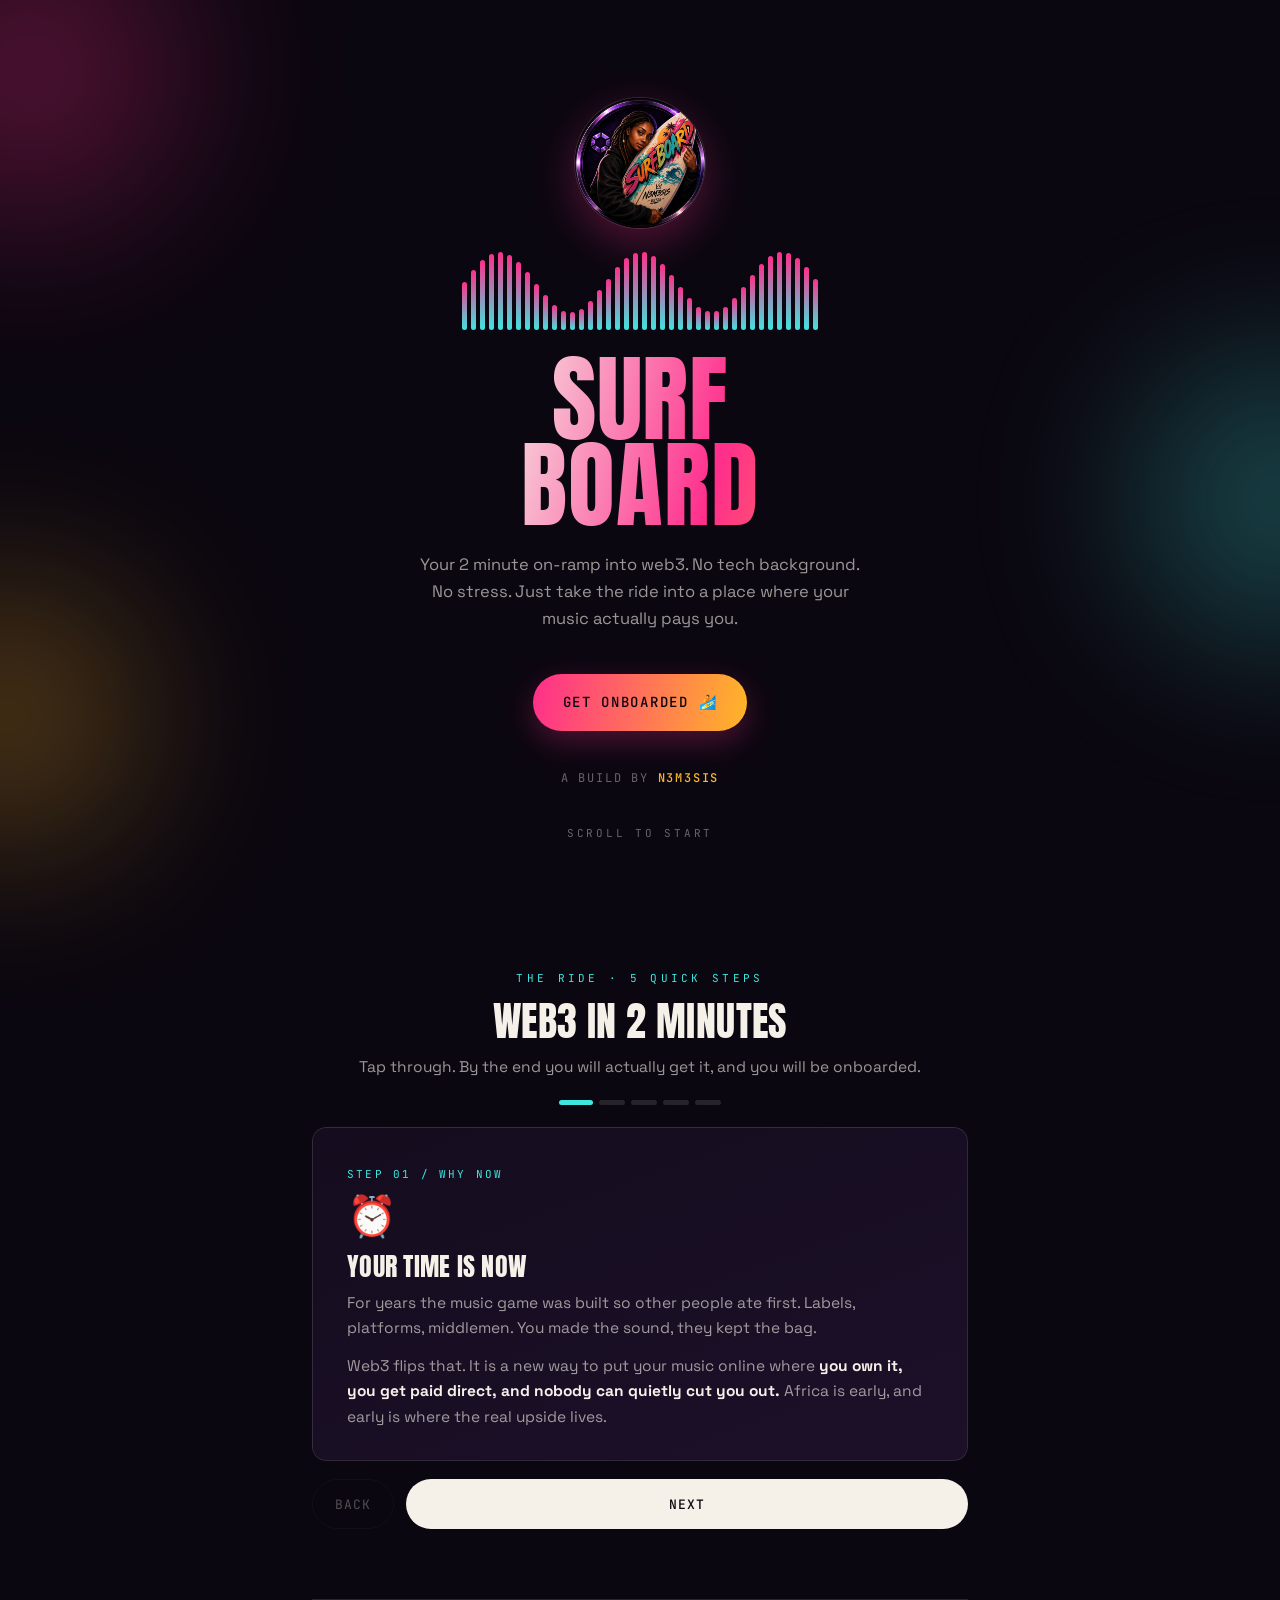
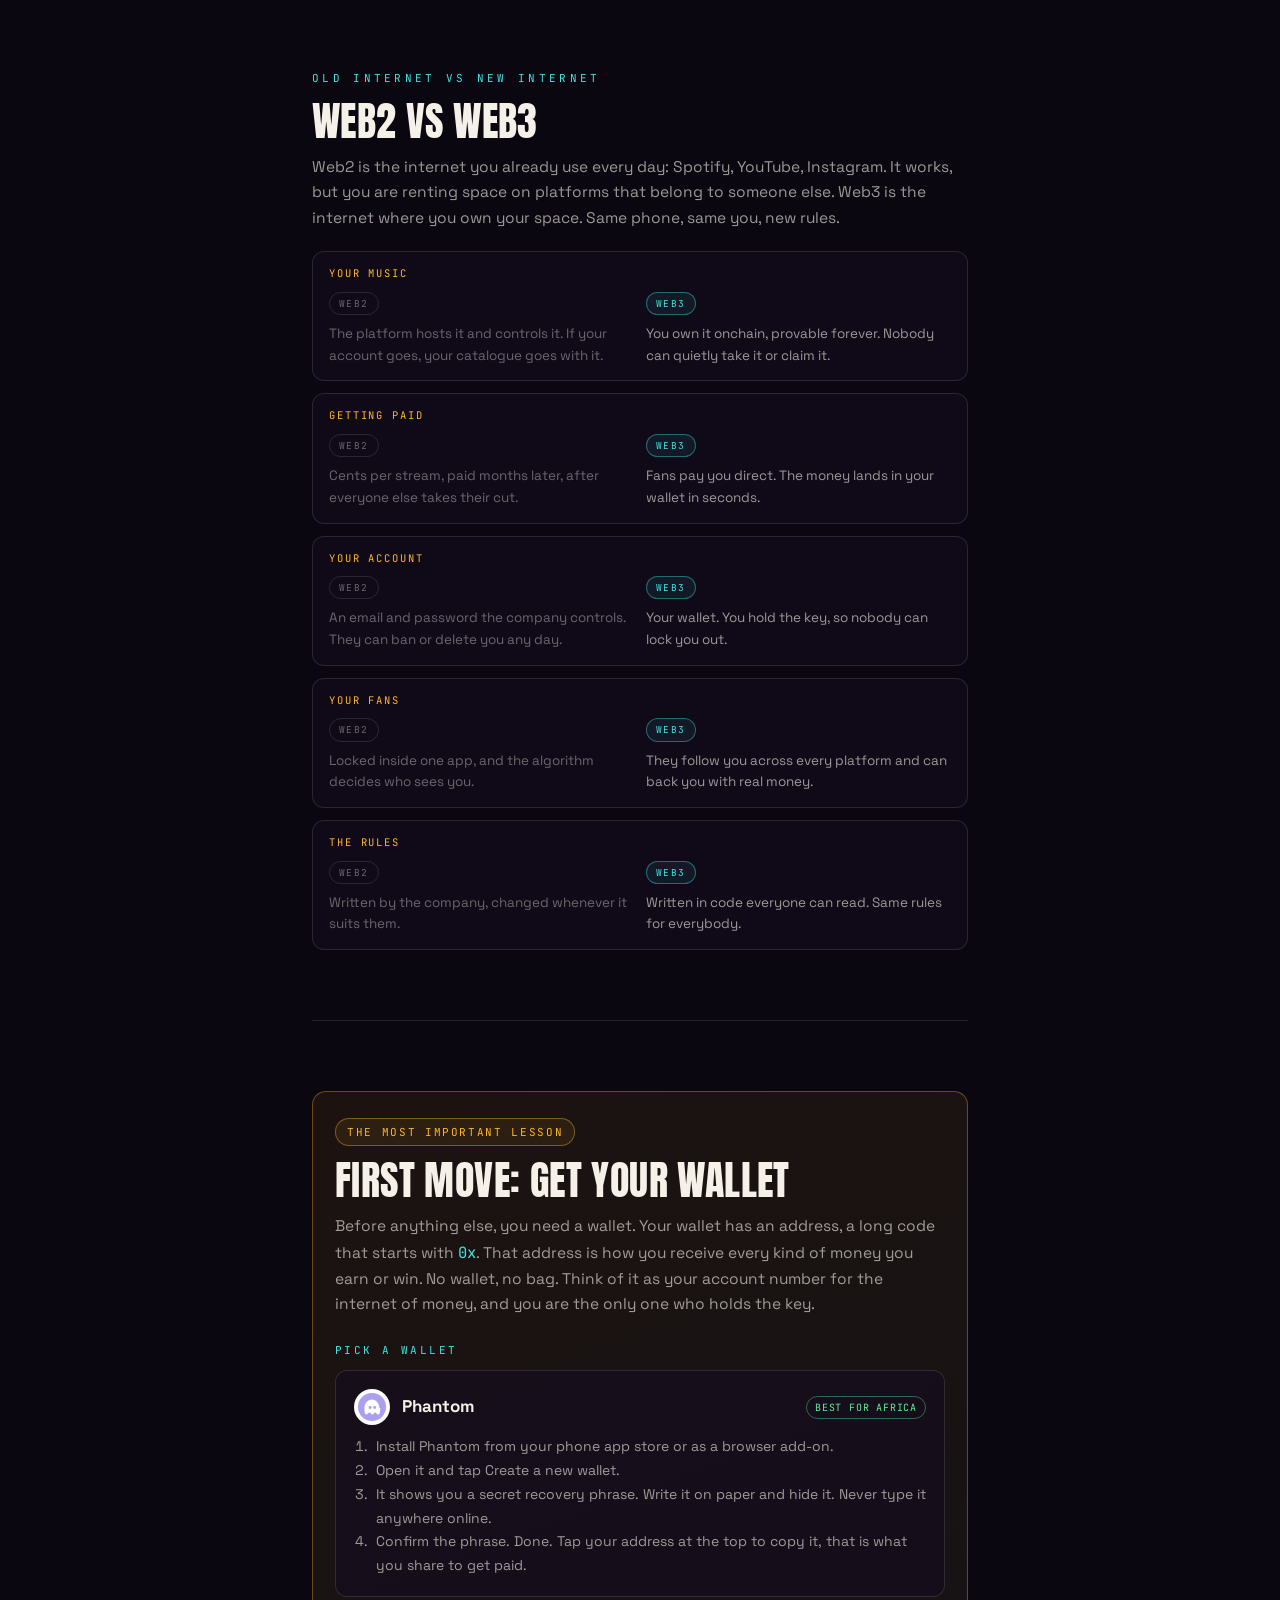
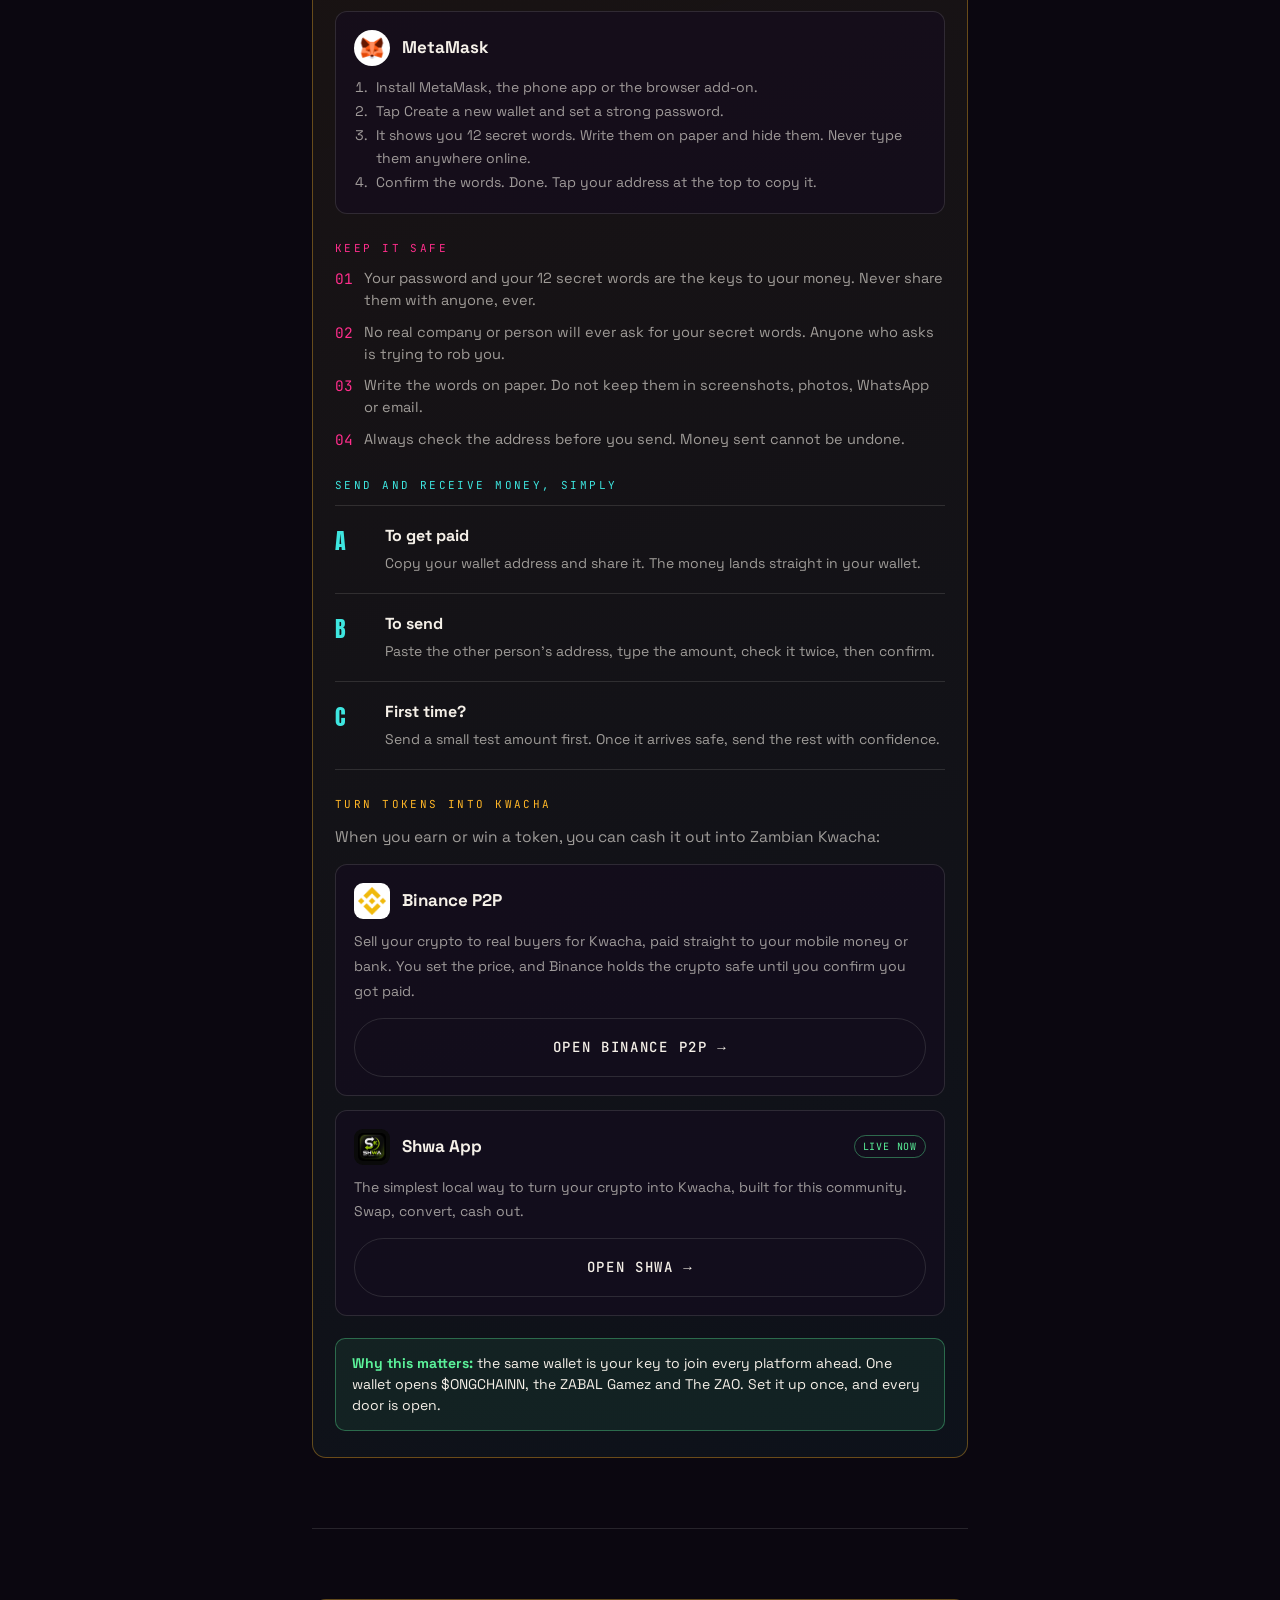
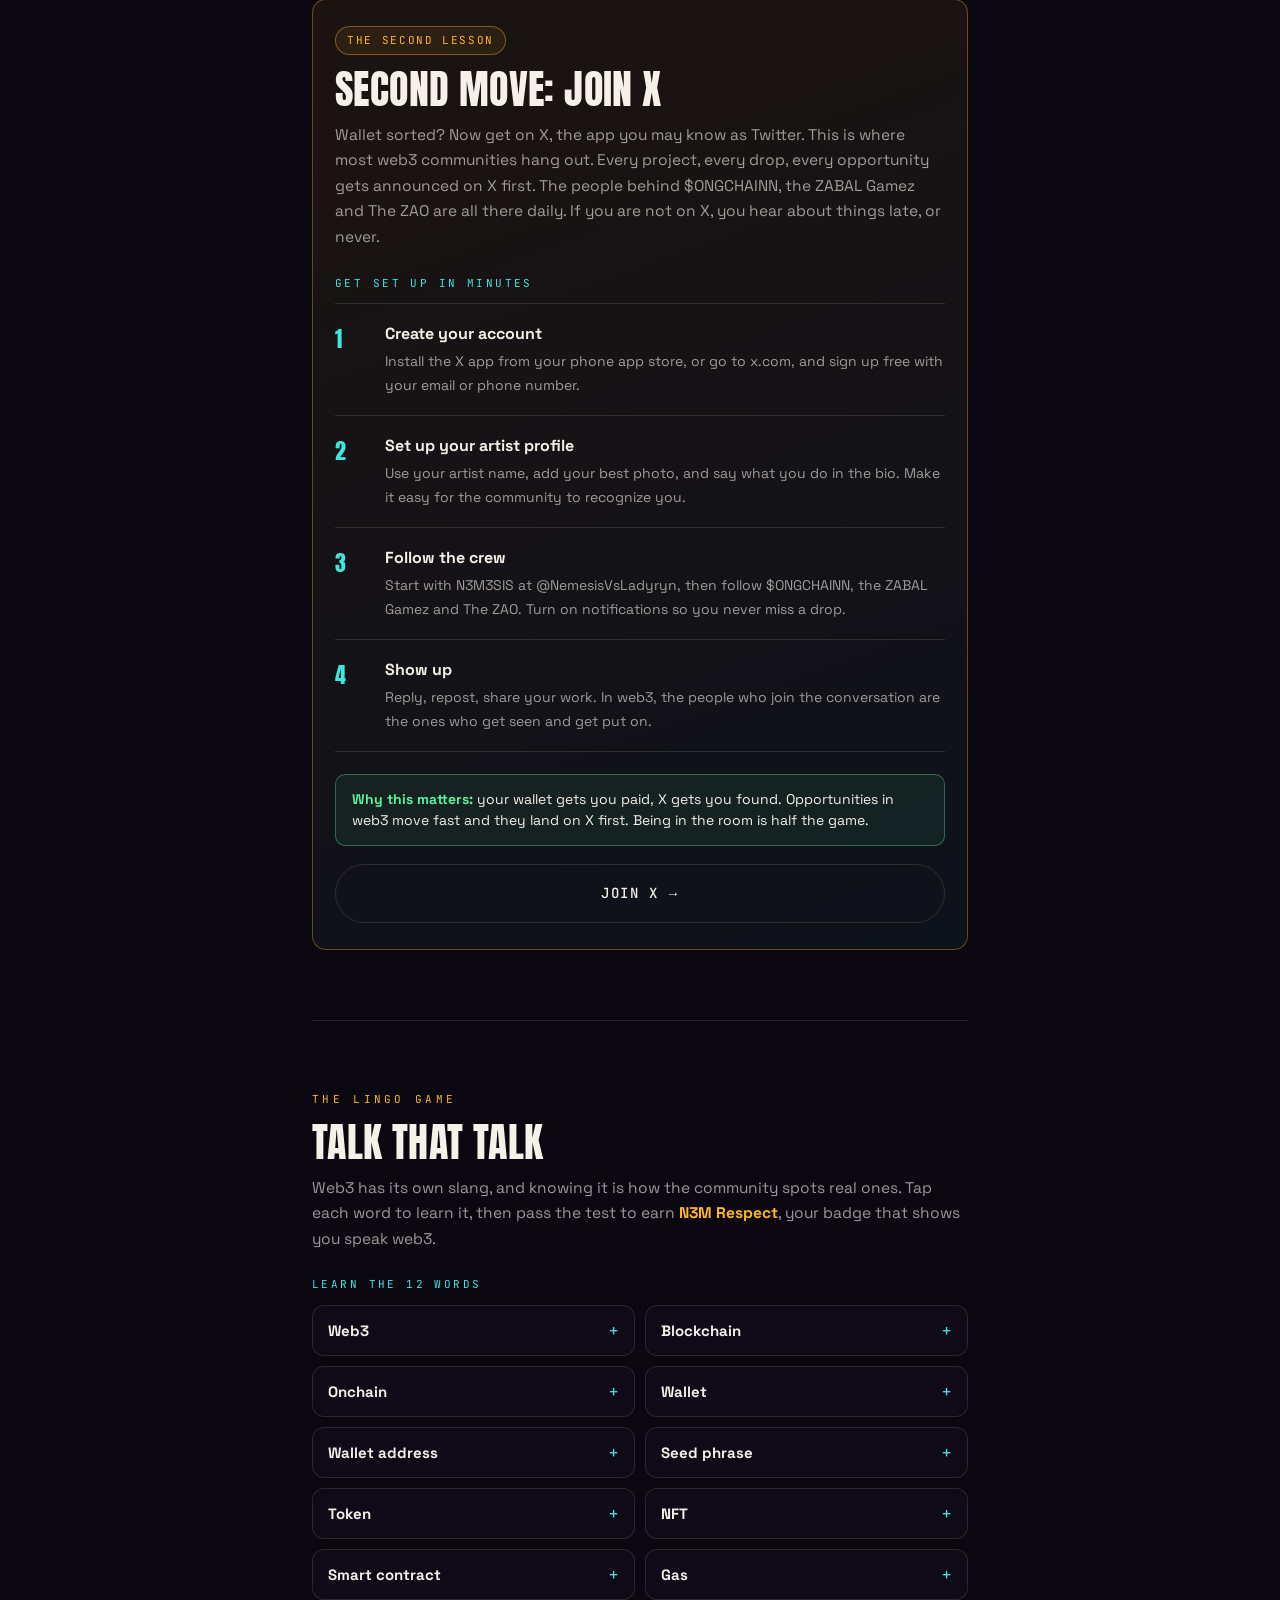
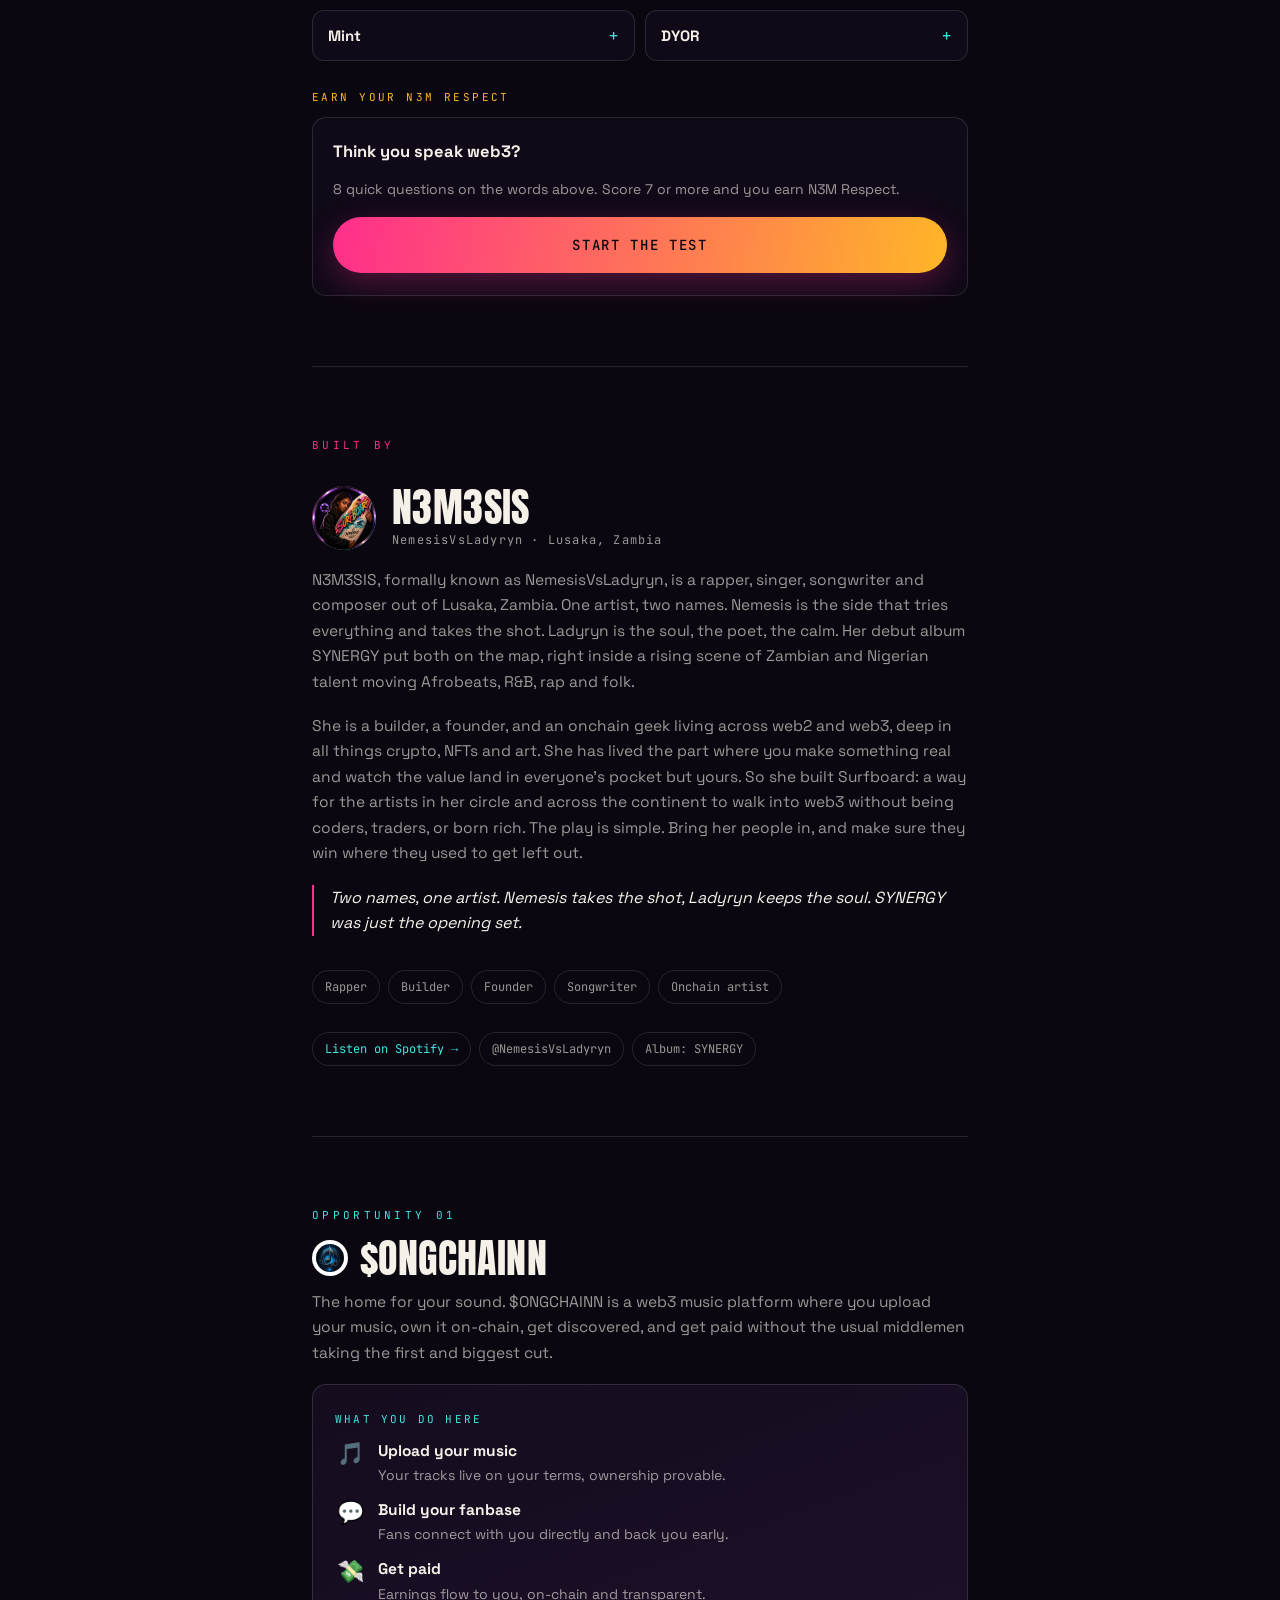
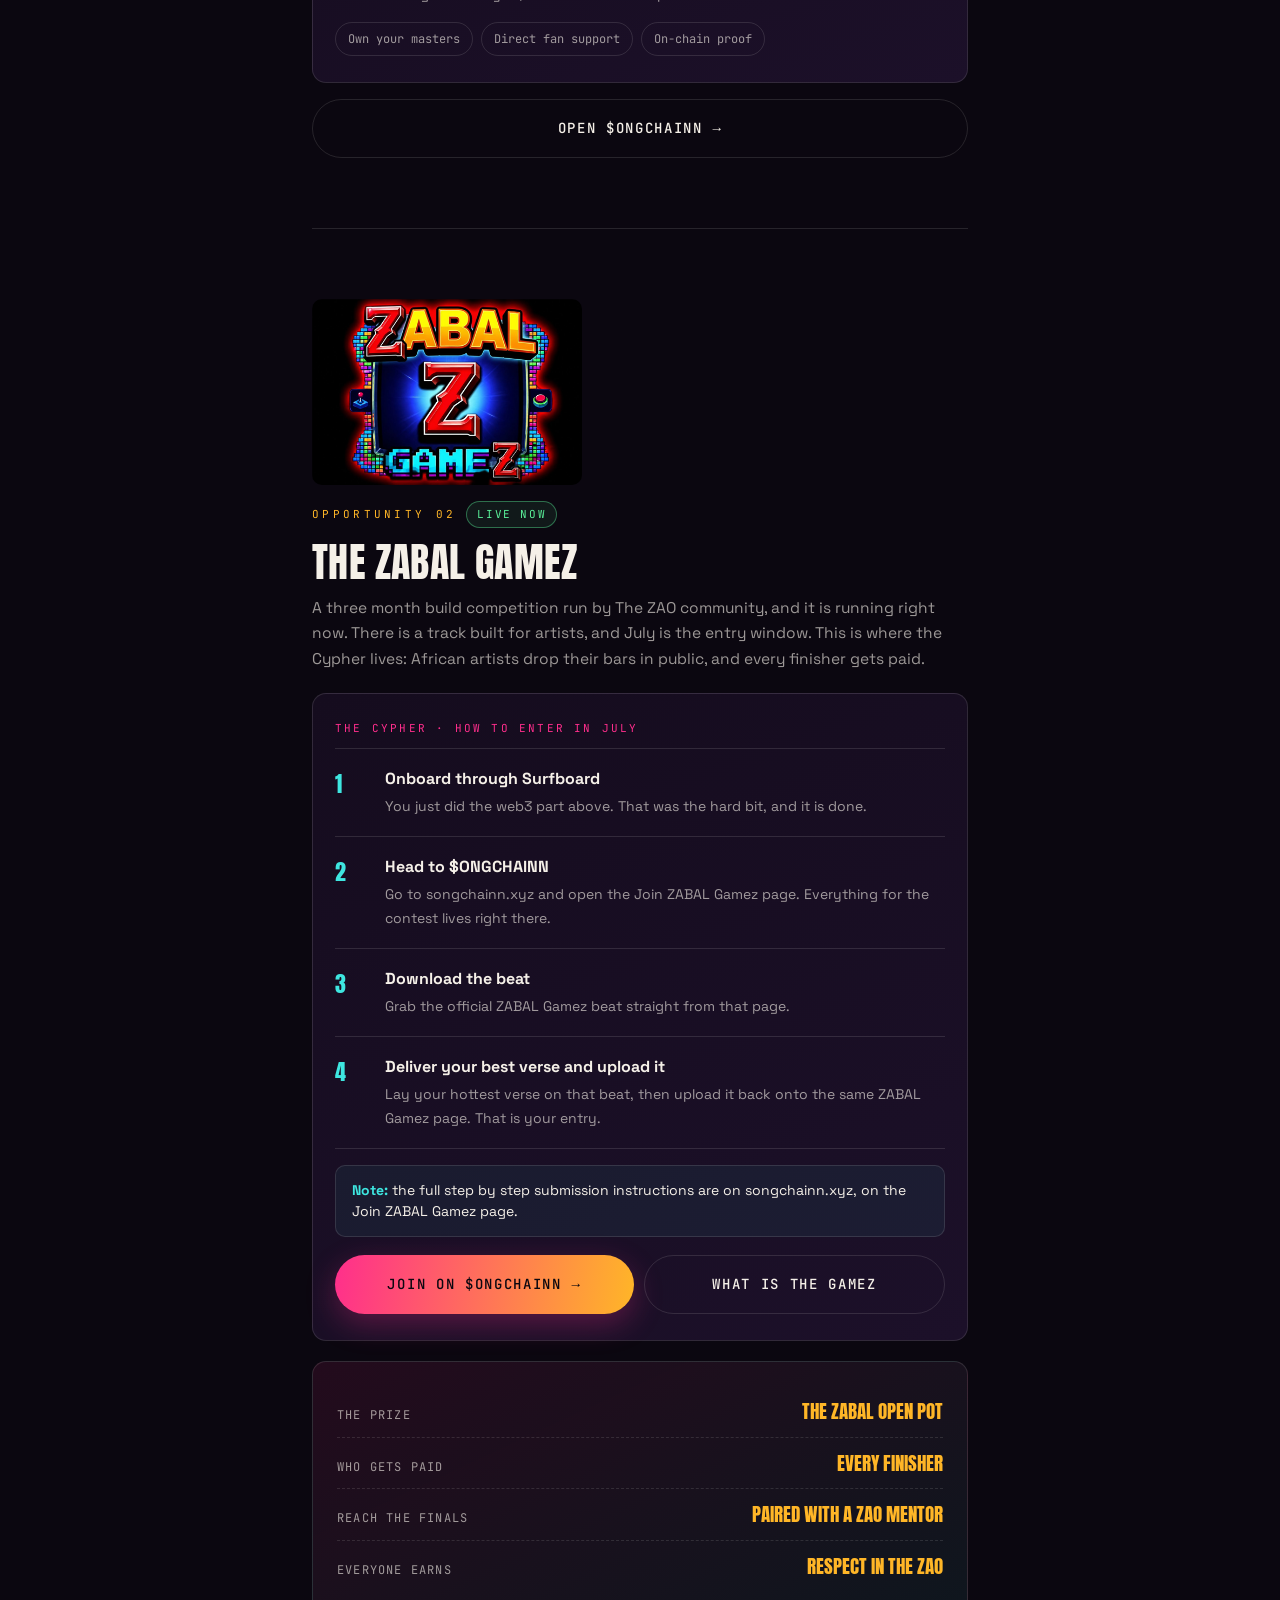
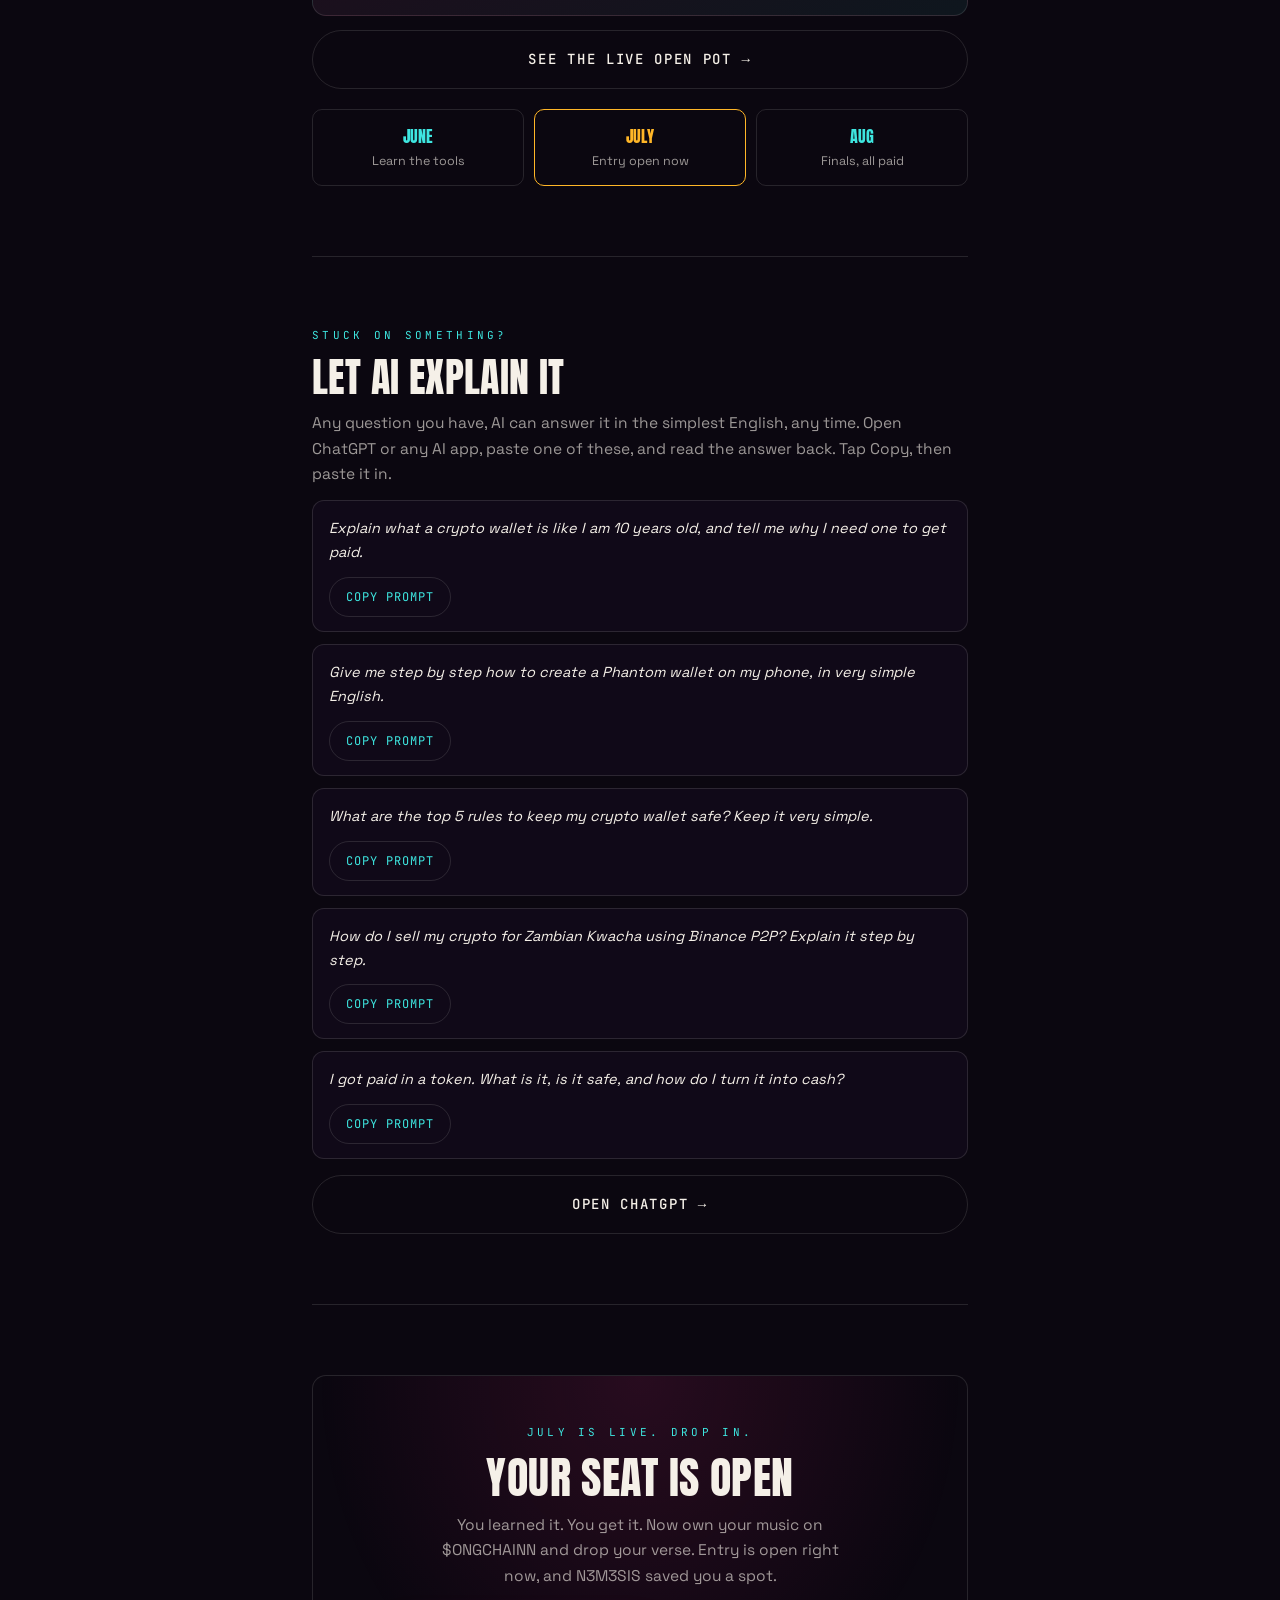
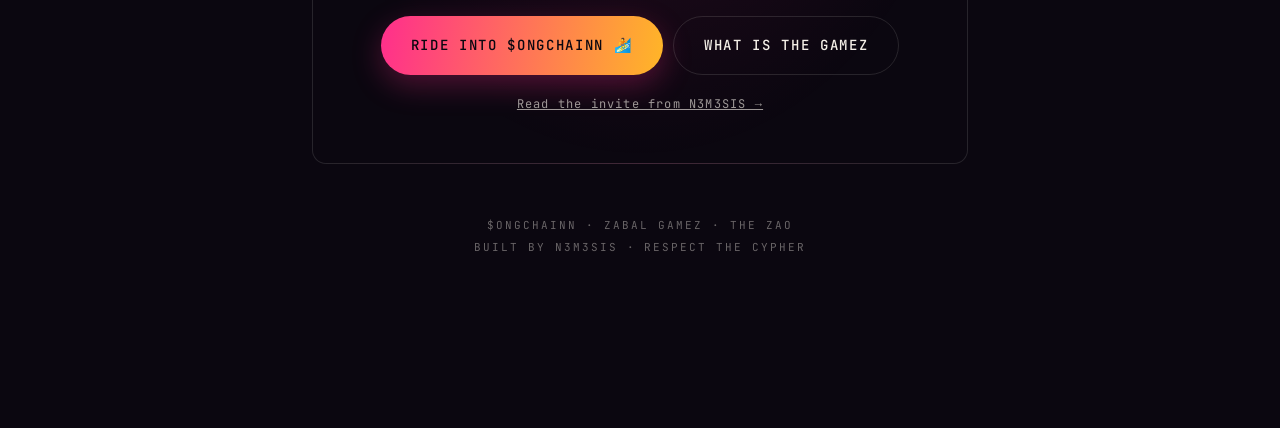
==== commit a600f689: "Swap Base App wallet card for Phantom, keep MetaMask Adds a hand-built Phantom logo SVG since no bra" ====
--- a/index.html
+++ b/index.html
@@ -309,6 +309,14 @@
   .respect .r-sub{ font-family:'JetBrains Mono', monospace; font-size:10.5px; letter-spacing:0.22em;
     text-transform:uppercase; color:var(--off-dim); }
 
+  /* ---------- celebration ribbons ---------- */
+  .ribbon{ position:fixed; top:-24px; border-radius:2px; z-index:200; pointer-events:none;
+    animation:ribbon-fall linear forwards; }
+  @keyframes ribbon-fall{
+    from{ transform:translateY(0) translateX(0) rotate(0deg); opacity:1; }
+    to{ transform:translateY(110vh) translateX(var(--dx)) rotate(var(--rot)); opacity:0.85; }
+  }
+
   /* ---------- faq / ask ai ---------- */
   .faq-prompt{ border:1px solid var(--line); border-radius:12px; padding:16px 16px 14px; background:rgba(21,12,30,0.6);
     margin-top:12px; display:flex; flex-direction:column; gap:12px; align-items:flex-start; }
@@ -442,7 +450,7 @@
 
     <div class="onboarded" id="onboarded" style="margin-top:22px">
       <div class="check">&#127940;</div>
-      <h2>You just onboarded</h2>
+      <h2>You are one step in. Let's go!</h2>
       <p style="margin:8px auto 0; max-width:360px">That is the whole idea of web3. Now here is where you take it, and what is on the line.</p>
     </div>
   </section>
@@ -507,12 +515,12 @@
       <div class="label" style="margin:24px 0 12px">Pick a wallet</div>
       <div class="wallet-grid">
         <div class="wallet-card">
-          <div class="wc-head"><img class="plogo round" src="logos/base.png" alt="Base App" width="36" height="36"><b>Base App</b><span class="rec">Best for Africa</span></div>
+          <div class="wc-head"><img class="plogo round" src="logos/phantom.svg" alt="Phantom" width="36" height="36"><b>Phantom</b><span class="rec">Best for Africa</span></div>
           <ol>
-            <li>Install the Base App from your phone app store.</li>
-            <li>Open it and sign up with your email or a passkey.</li>
-            <li>Your wallet is created for you automatically. No 12 words to memorise.</li>
-            <li>Tap Receive to see and copy your wallet address. That is what you share to get paid.</li>
+            <li>Install Phantom from your phone app store or as a browser add-on.</li>
+            <li>Open it and tap Create a new wallet.</li>
+            <li>It shows you a secret recovery phrase. Write it on paper and hide it. Never type it anywhere online.</li>
+            <li>Confirm the phrase. Done. Tap your address at the top to copy it, that is what you share to get paid.</li>
           </ol>
         </div>
         <div class="wallet-card">
@@ -708,7 +716,7 @@
     </div>
     <div class="reveal">
       <div class="faq-prompt"><p>Explain what a crypto wallet is like I am 10 years old, and tell me why I need one to get paid.</p><button class="copy-btn" type="button">Copy prompt</button></div>
-      <div class="faq-prompt"><p>Give me step by step how to create a Base App wallet on my phone, in very simple English.</p><button class="copy-btn" type="button">Copy prompt</button></div>
+      <div class="faq-prompt"><p>Give me step by step how to create a Phantom wallet on my phone, in very simple English.</p><button class="copy-btn" type="button">Copy prompt</button></div>
       <div class="faq-prompt"><p>What are the top 5 rules to keep my crypto wallet safe? Keep it very simple.</p><button class="copy-btn" type="button">Copy prompt</button></div>
       <div class="faq-prompt"><p>How do I sell my crypto for Zambian Kwacha using Binance P2P? Explain it step by step.</p><button class="copy-btn" type="button">Copy prompt</button></div>
       <div class="faq-prompt"><p>I got paid in a token. What is it, is it safe, and how do I turn it into cash?</p><button class="copy-btn" type="button">Copy prompt</button></div>
@@ -829,9 +837,28 @@
       next.textContent = idx===cards-1 ? 'I got it' : 'Next';
       sizeDeck();
     }
+    function celebrate(){
+      if(window.matchMedia && matchMedia('(prefers-reduced-motion: reduce)').matches) return;
+      const colors=['#FF2E8C','#FFB627','#3EE6E0','#5BF29A','#F5F0E8'];
+      for(let i=0;i<90;i++){
+        const p=document.createElement('div');
+        p.className='ribbon';
+        p.style.left=(Math.random()*100)+'vw';
+        p.style.background=colors[i%colors.length];
+        const w=5+Math.random()*6;
+        p.style.width=w+'px'; p.style.height=(w*2.2)+'px';
+        p.style.setProperty('--dx',(Math.random()*160-80)+'px');
+        p.style.setProperty('--rot',(Math.random()*900+360)+'deg');
+        p.style.animationDuration=(2.4+Math.random()*1.6)+'s';
+        p.style.animationDelay=(Math.random()*0.35)+'s';
+        document.body.appendChild(p);
+        setTimeout(function(){ p.remove(); }, 4800);
+      }
+    }
     function finish(){
       track('deck_complete', null, true);
       maybeOnboarded();
+      celebrate();
       onboarded.classList.add('show');
       onboarded.scrollIntoView({behavior:'smooth', block:'center'});
     }
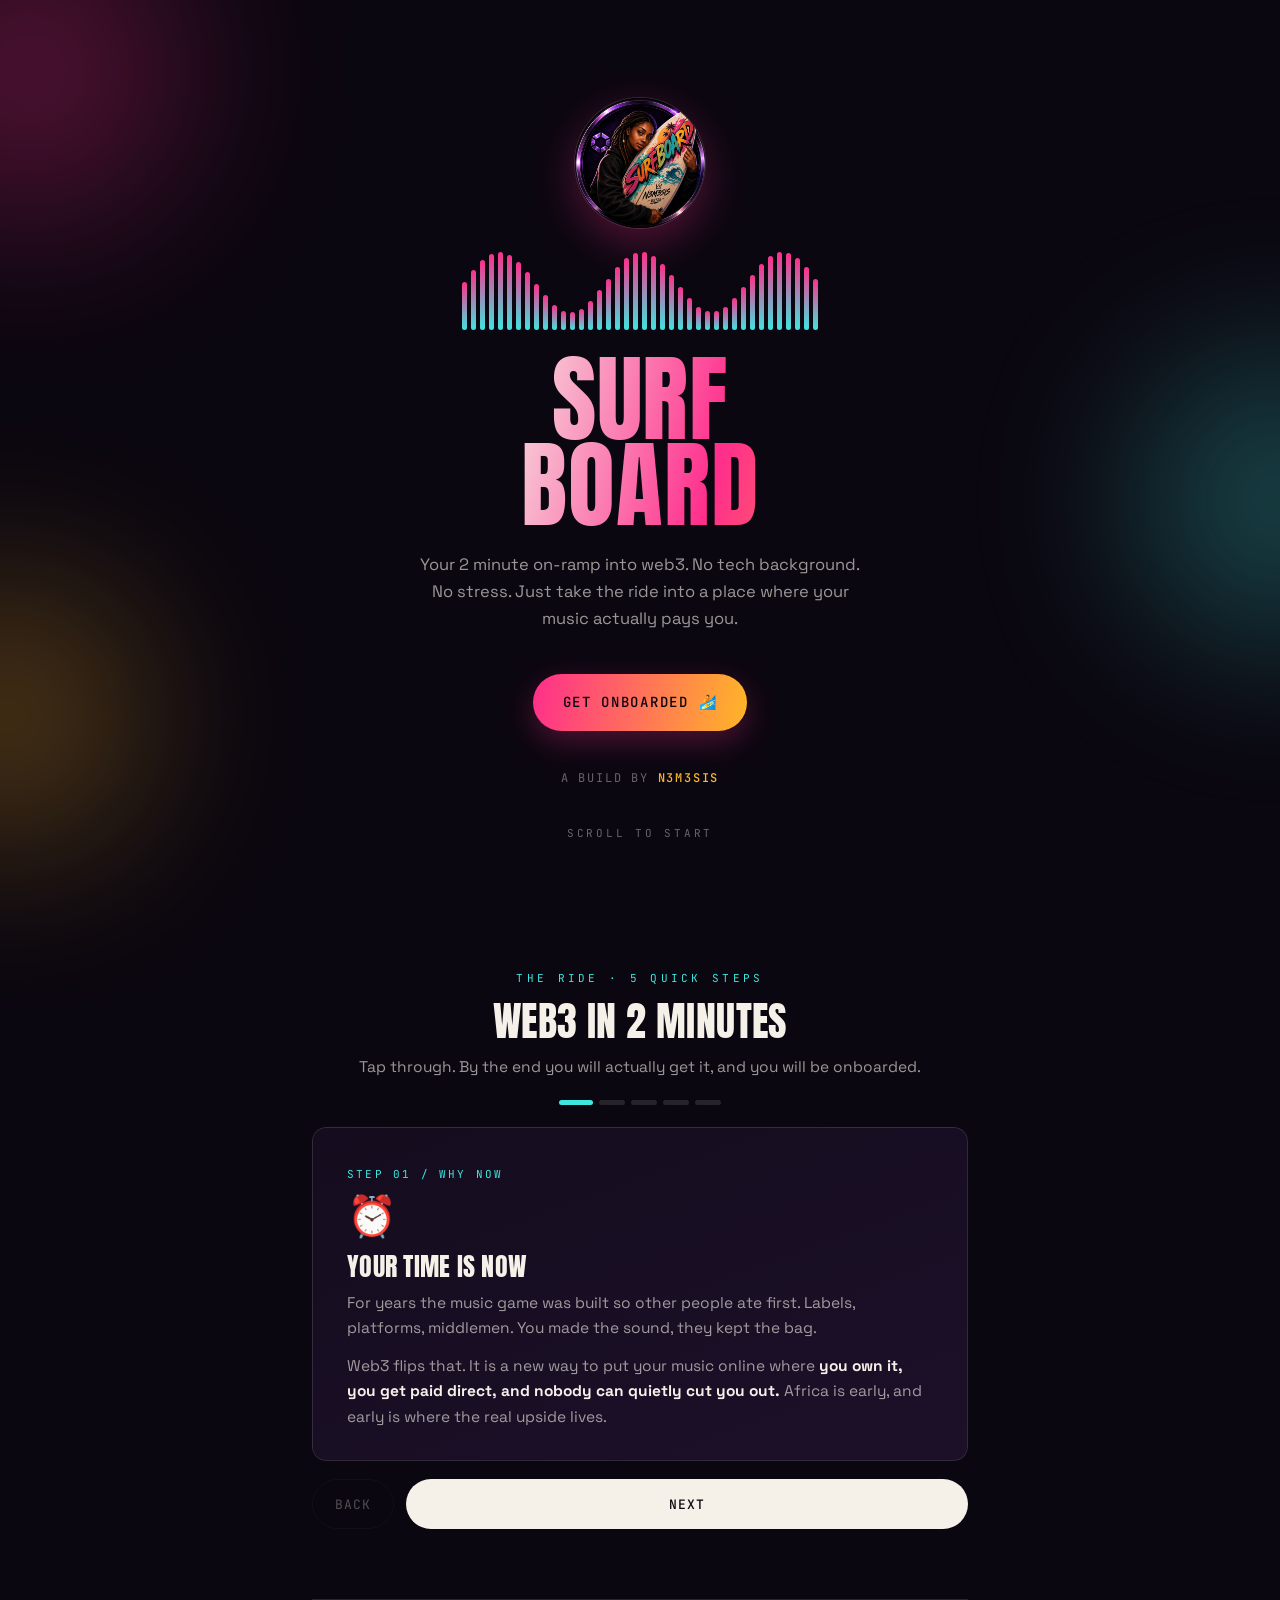
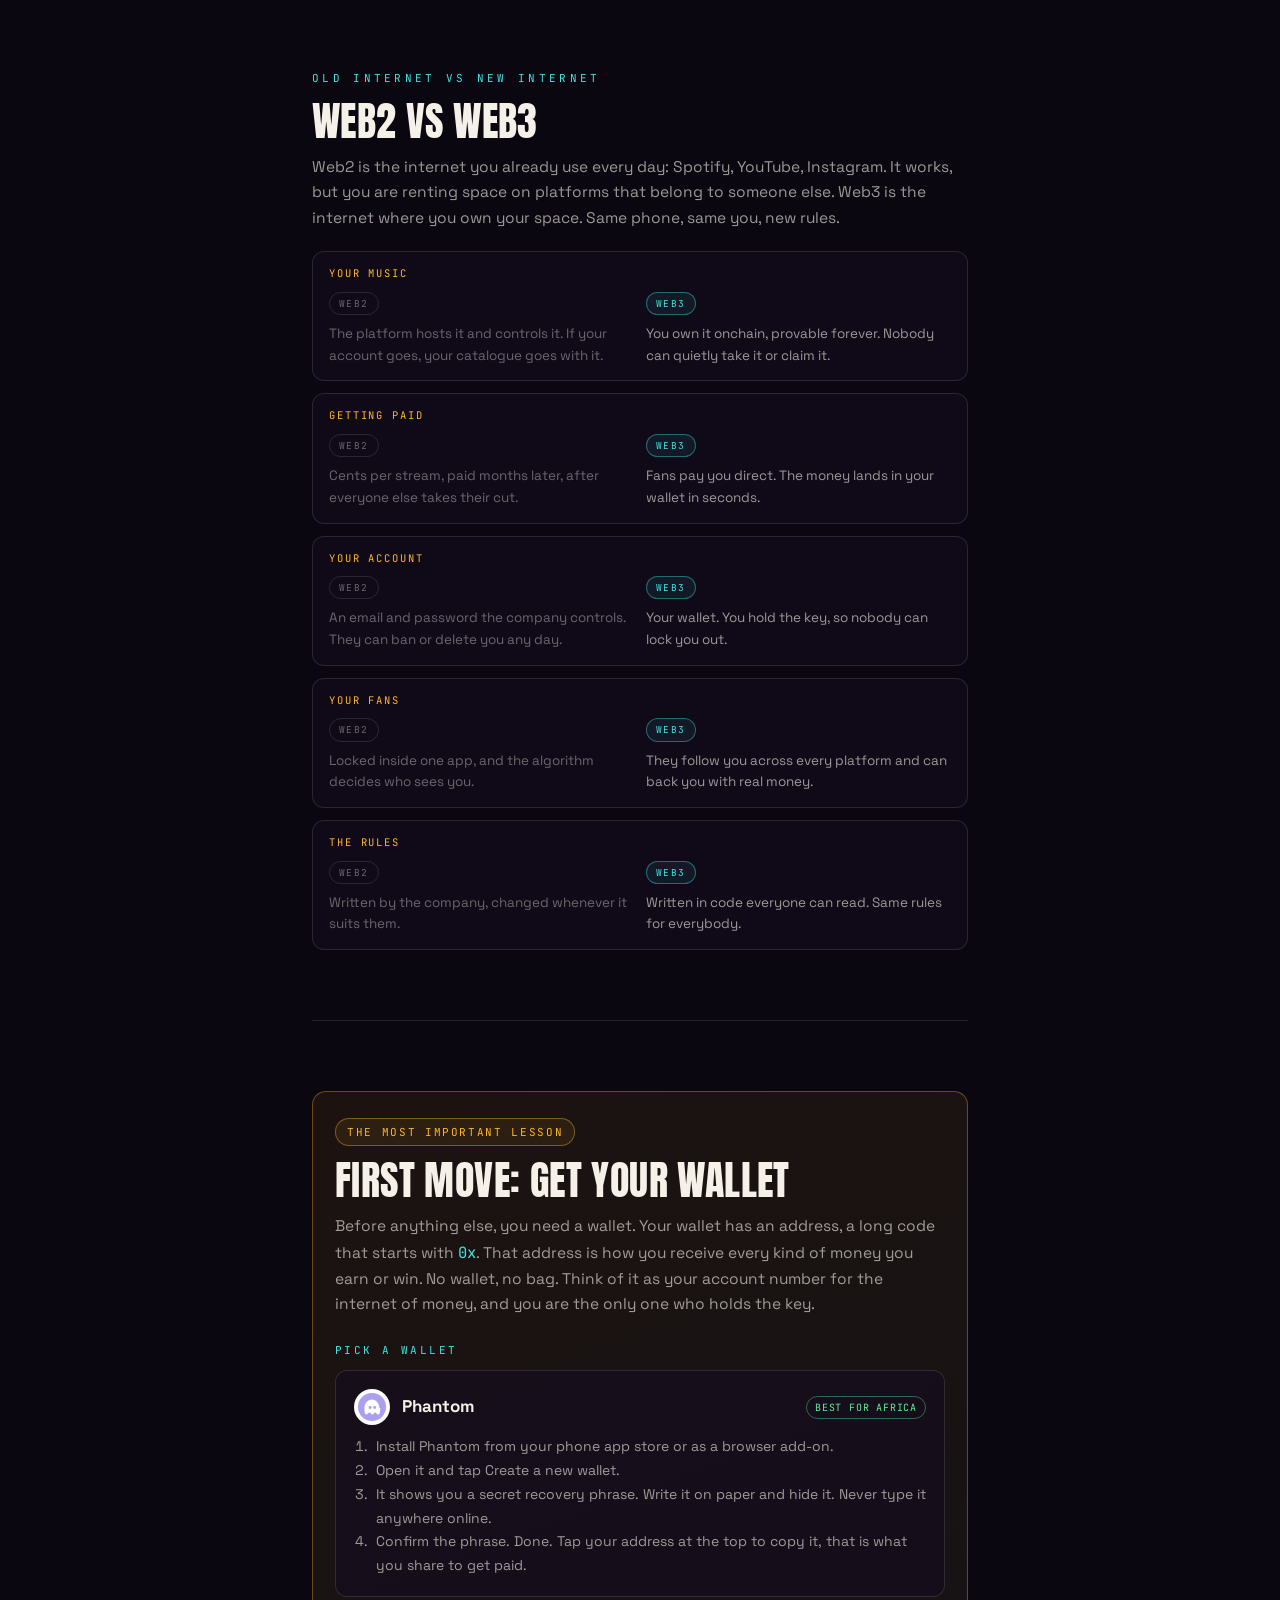
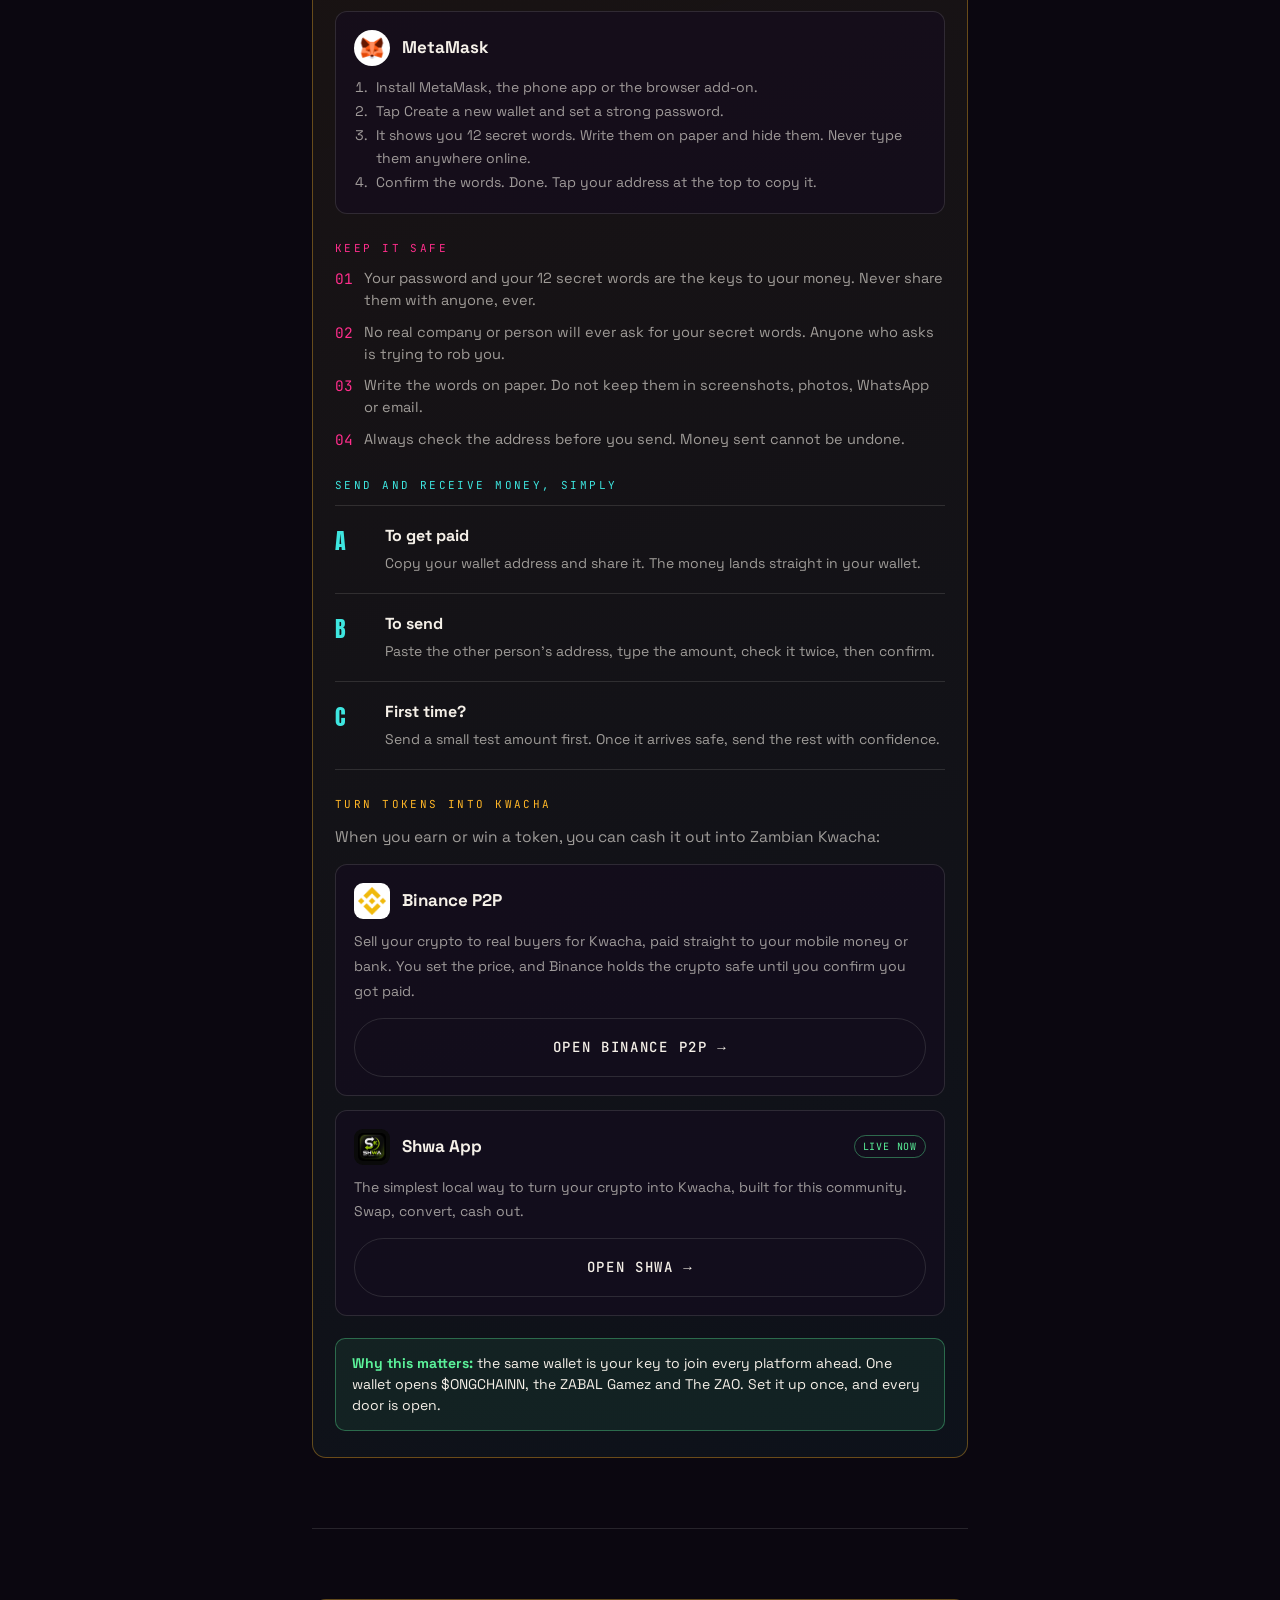
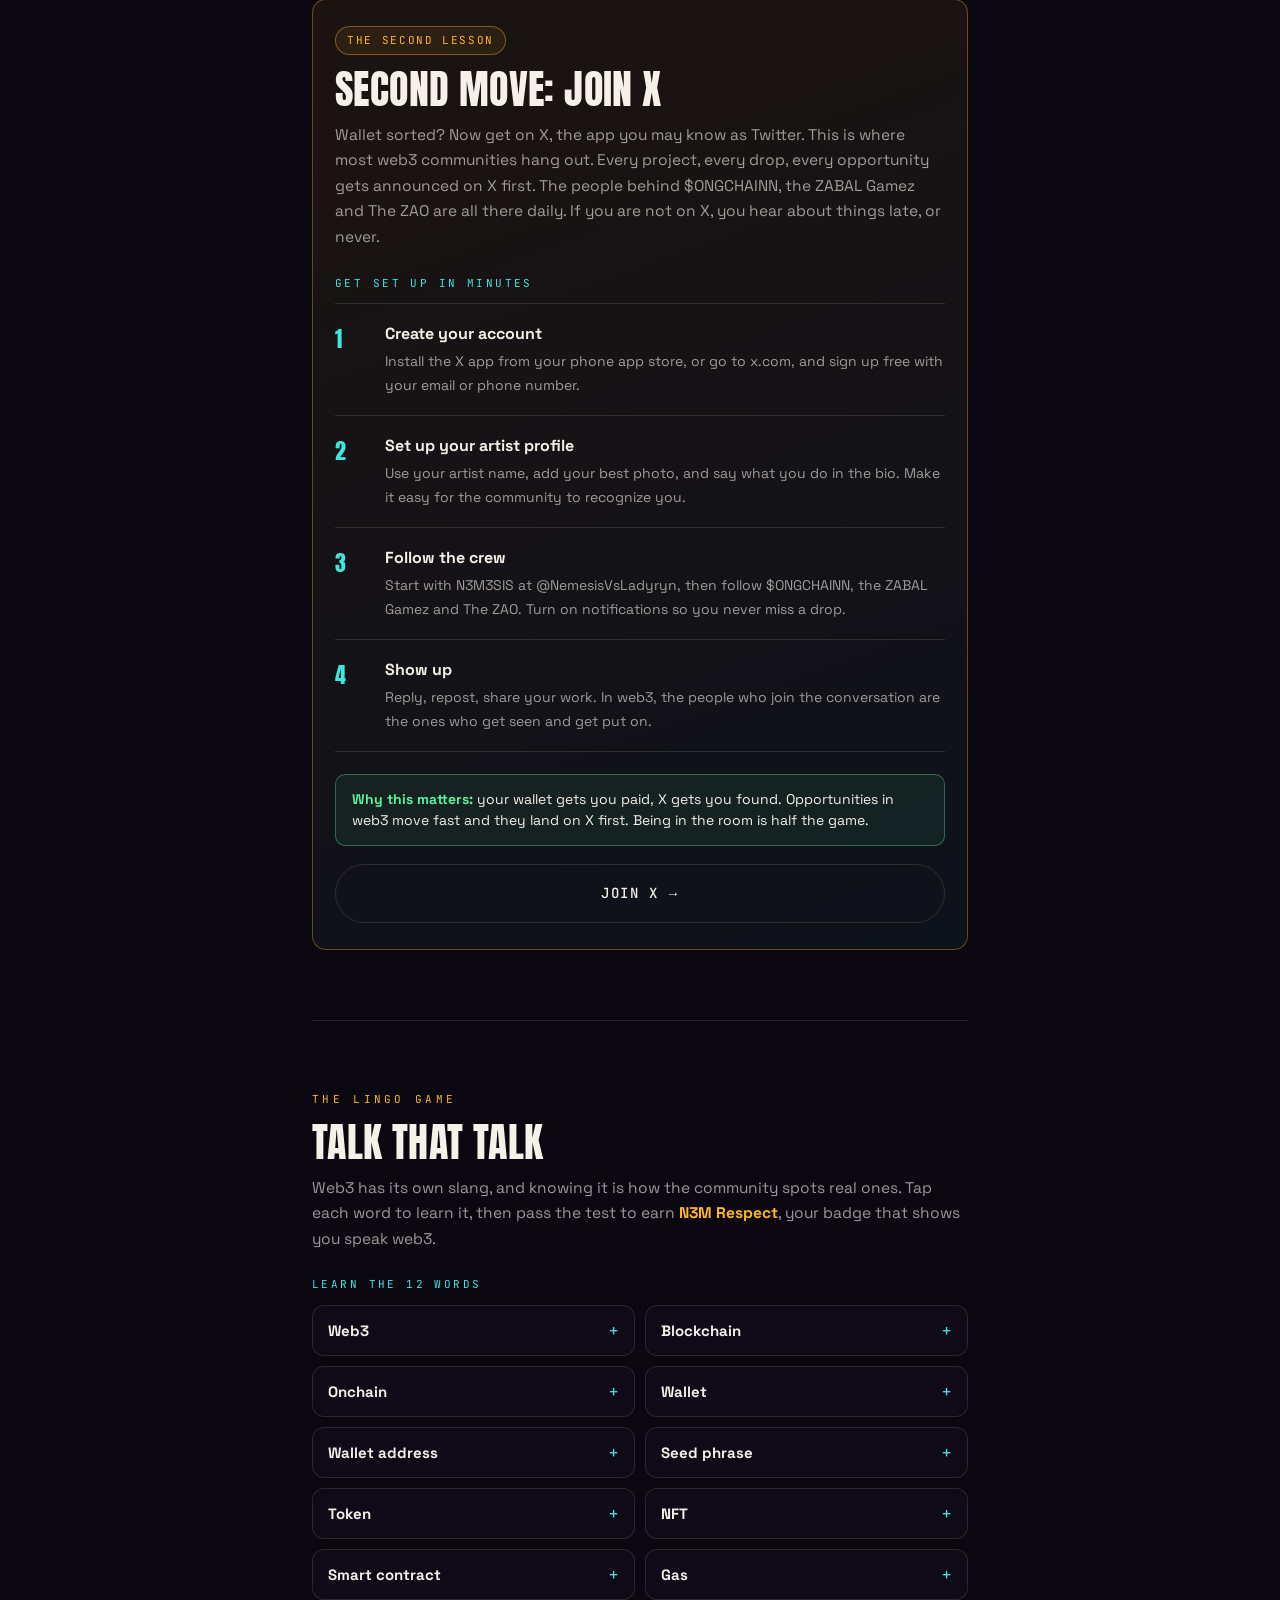
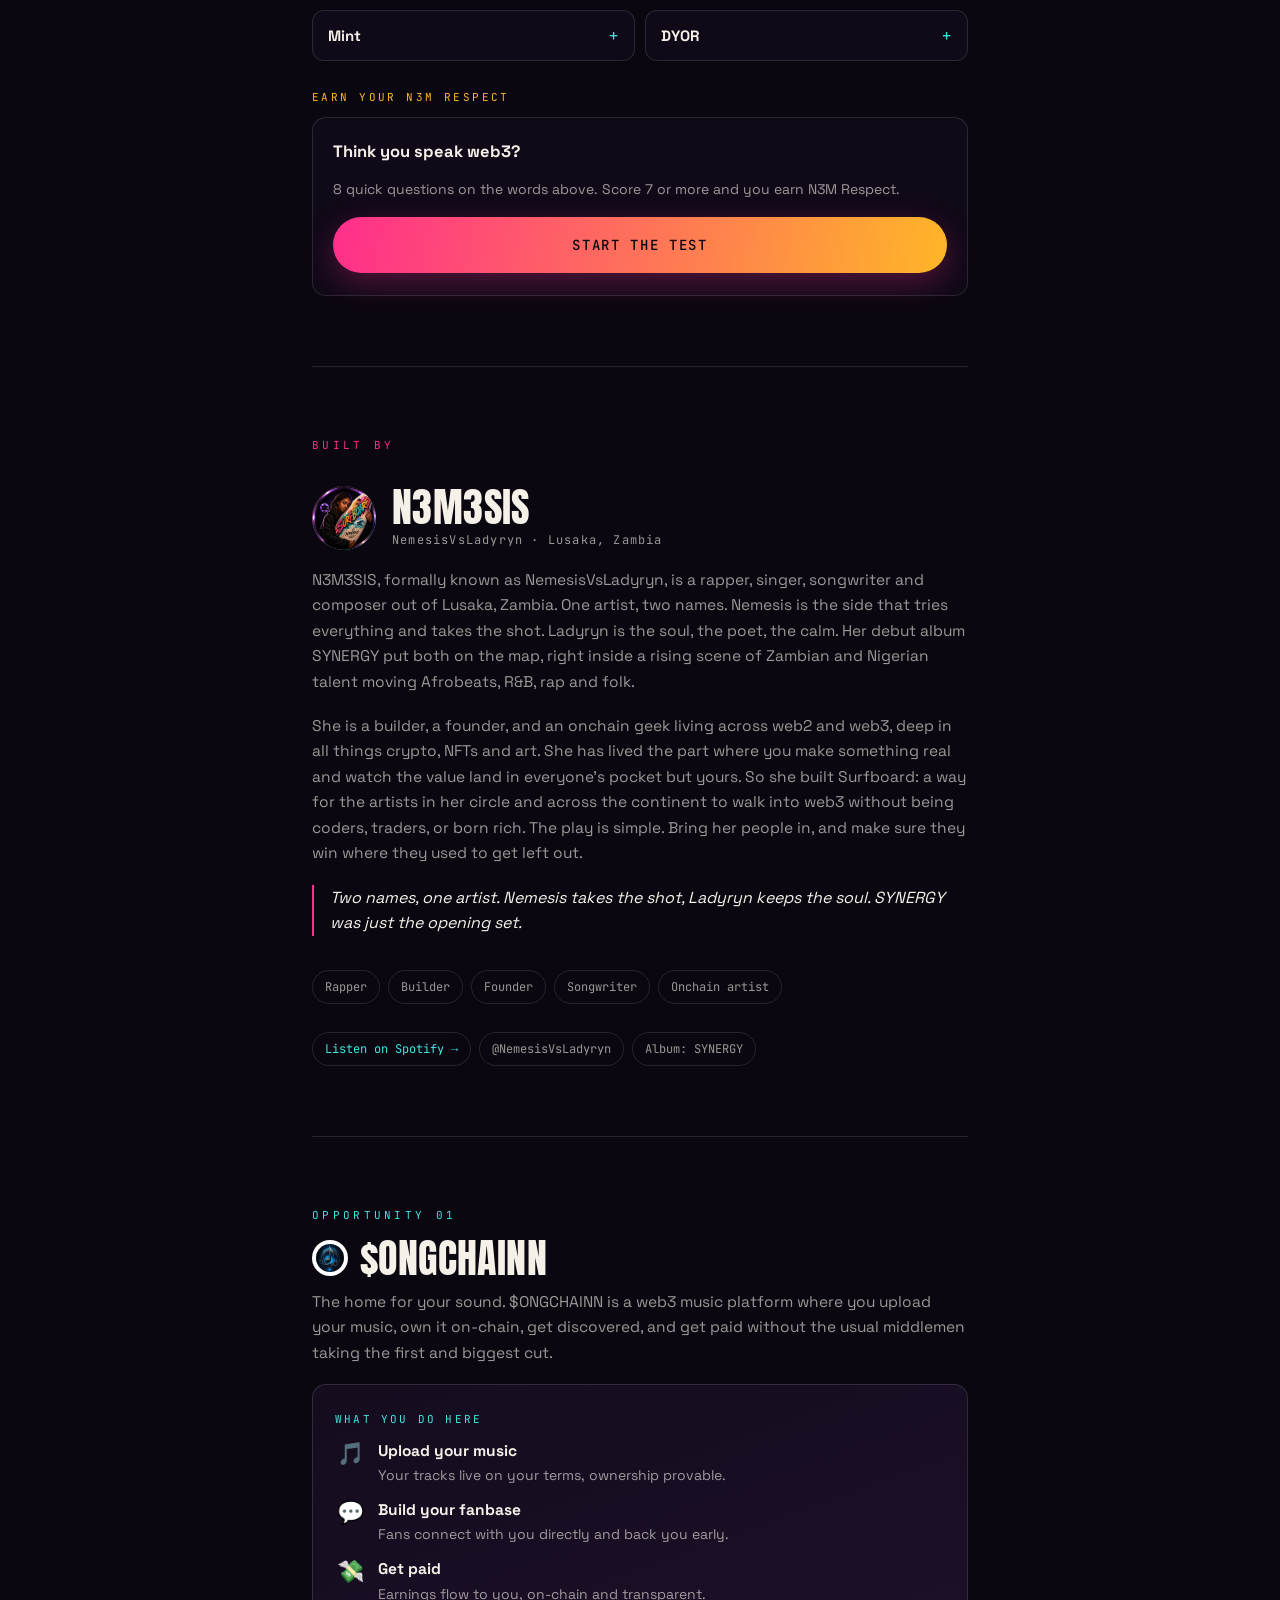
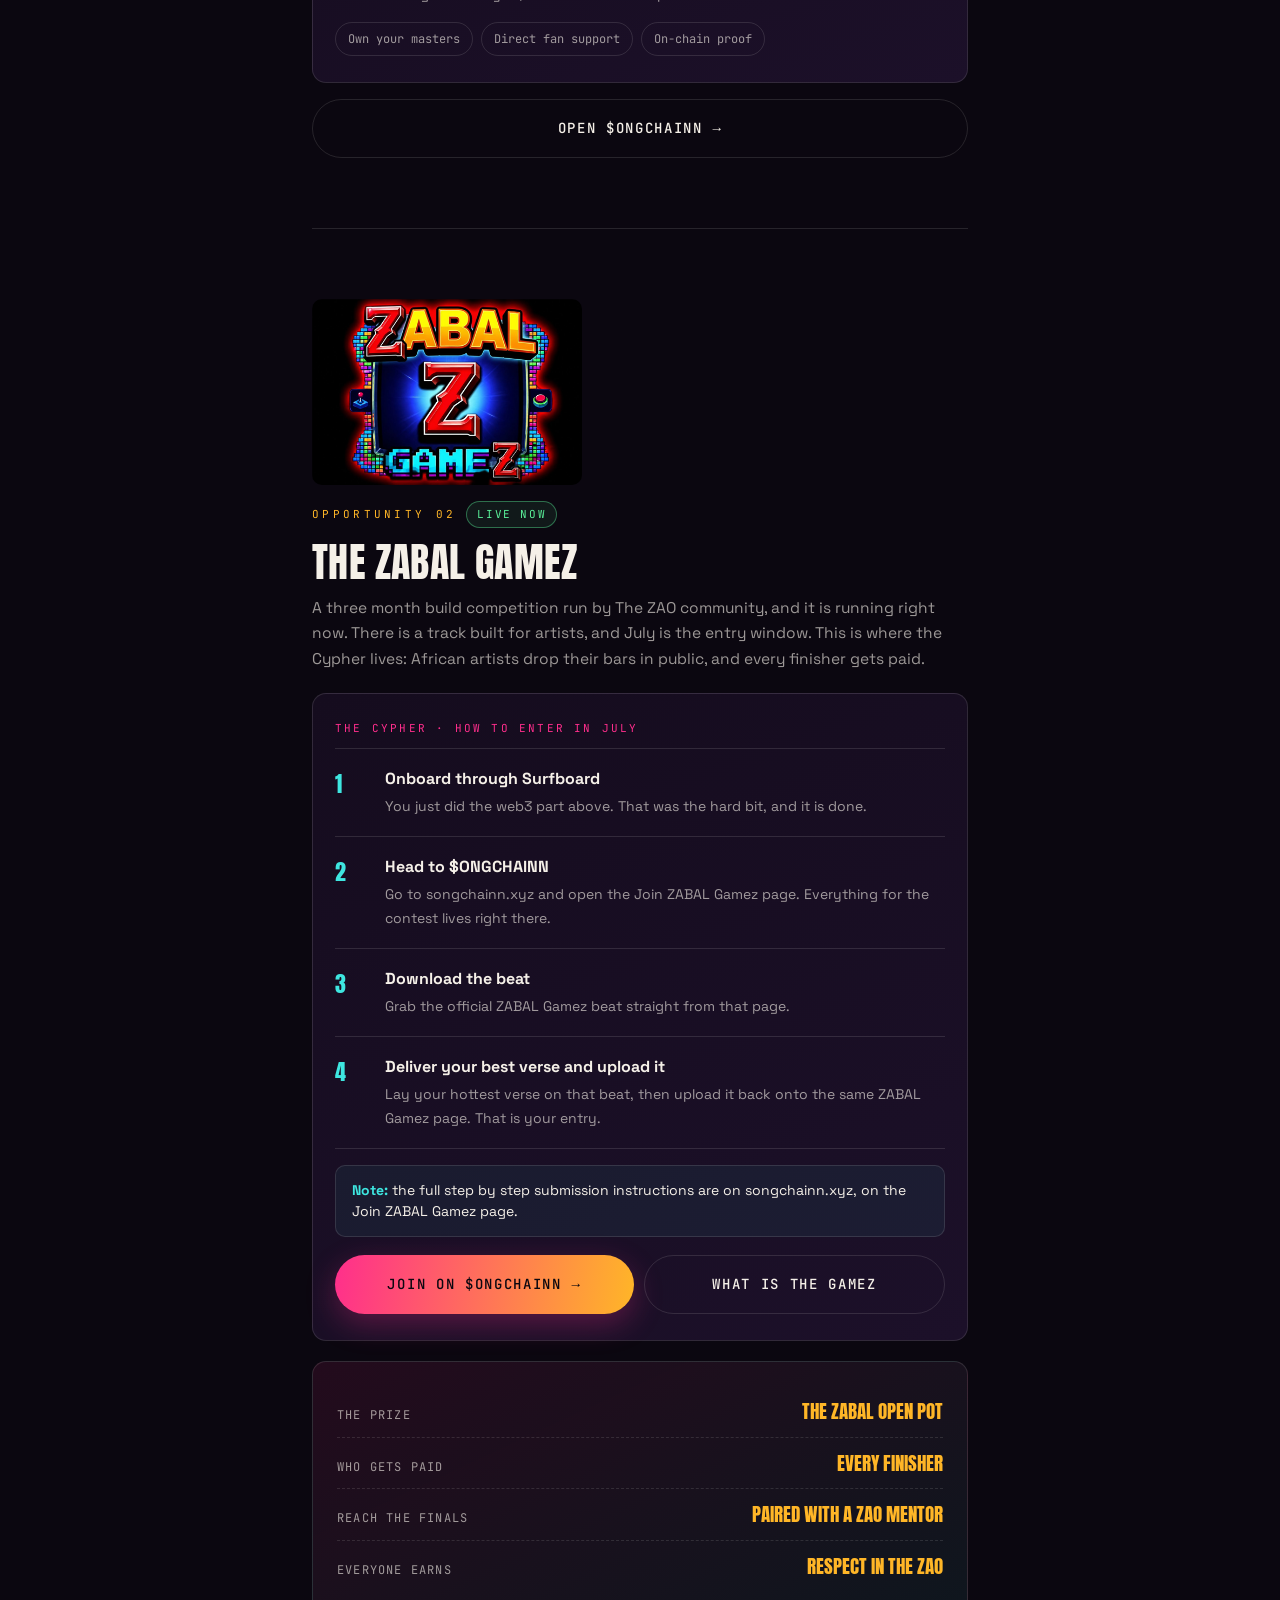
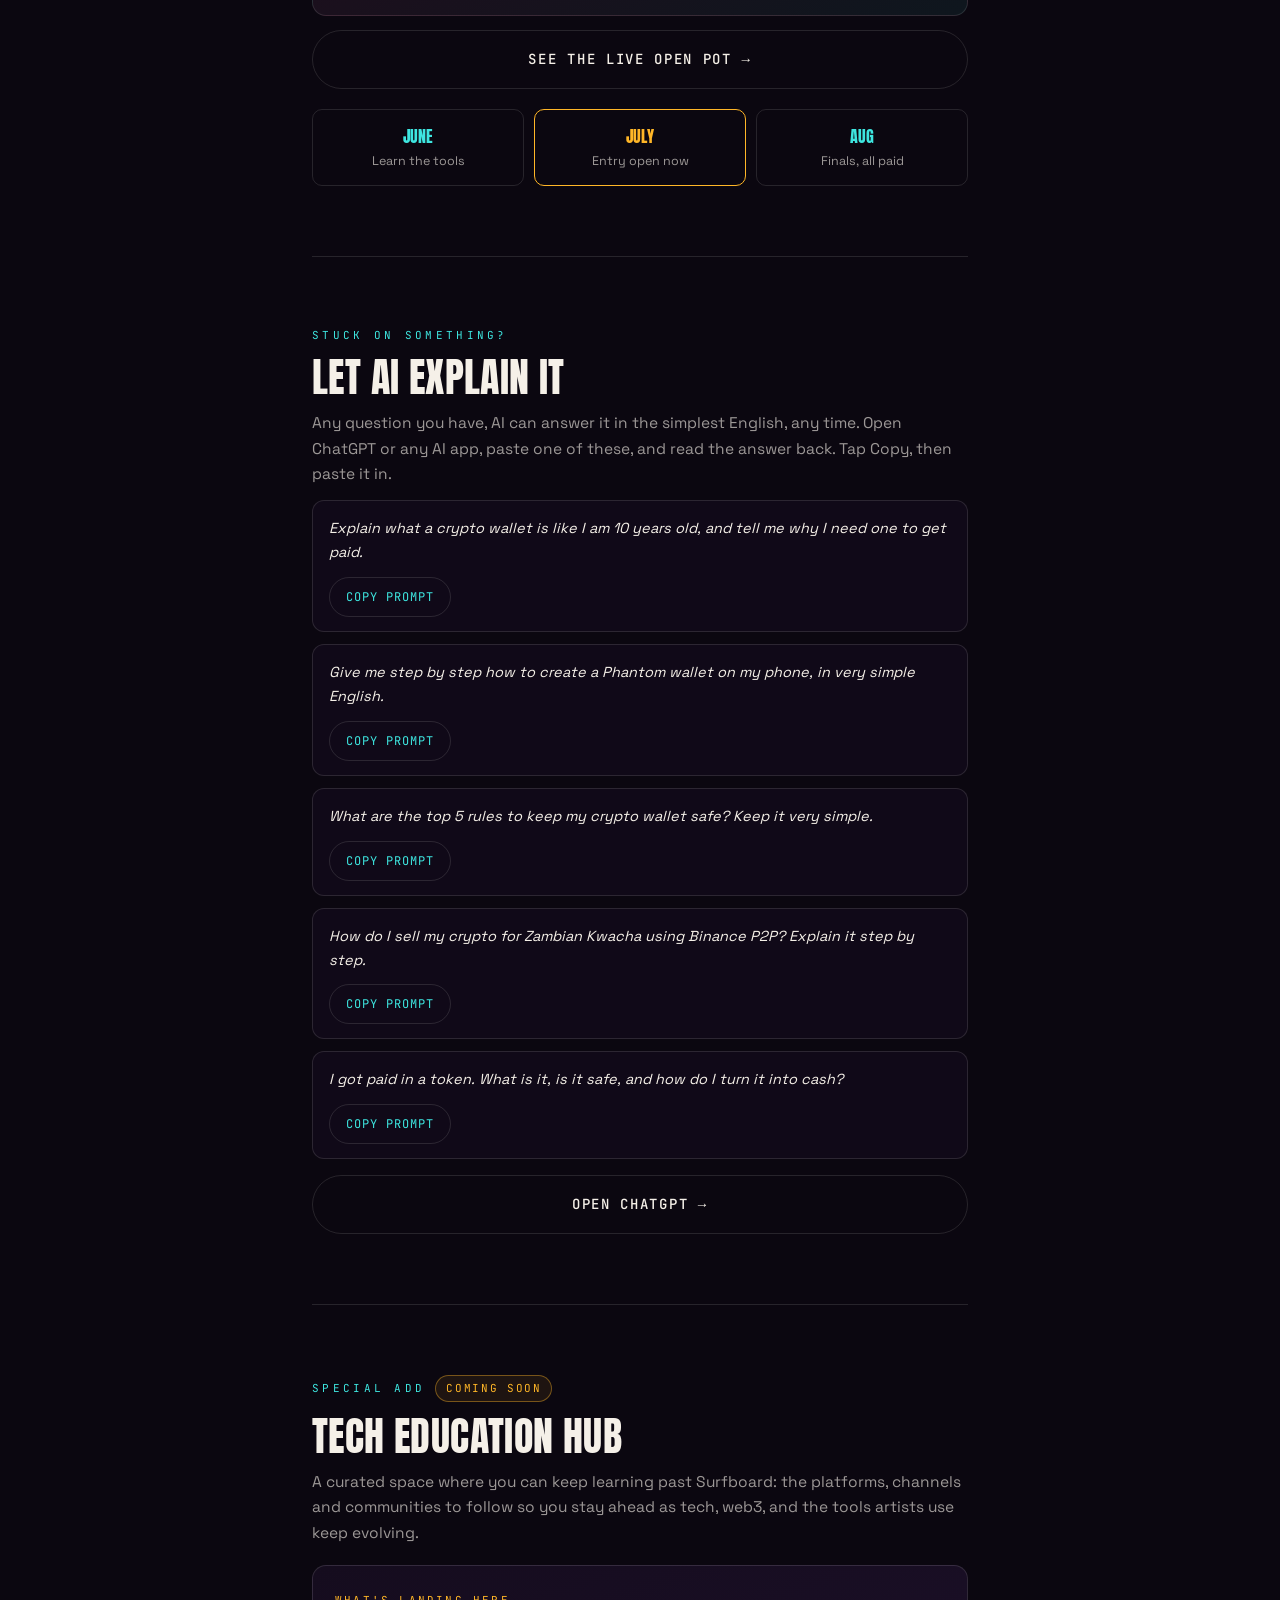
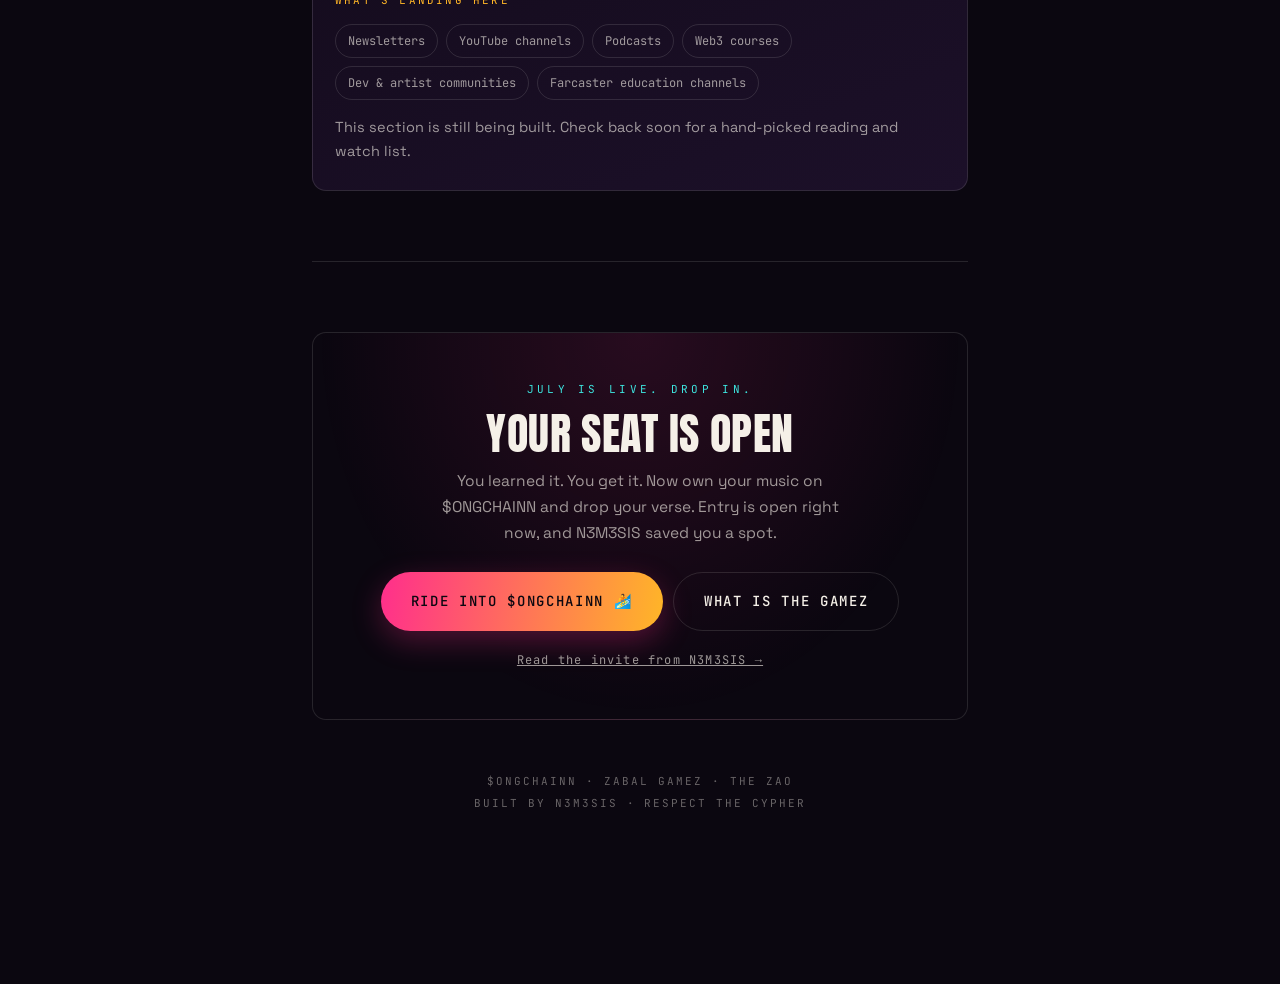
==== commit 4815bec0: "Add Tech Education Hub teaser section (coming soon) Gives artists a preview of a curated learning hu" ====
--- a/index.html
+++ b/index.html
@@ -722,6 +722,31 @@
       <div class="faq-prompt"><p>I got paid in a token. What is it, is it safe, and how do I turn it into cash?</p><button class="copy-btn" type="button">Copy prompt</button></div>
     </div>
     <a class="cta-btn ghost reveal" href="https://chatgpt.com" target="_blank" rel="noopener" style="display:flex; margin-top:16px">Open ChatGPT &rarr;</a>
+  </section>
+
+  <div class="section-line"></div>
+
+  <!-- ================= TECH EDUCATION (SPECIAL ADD) ================= -->
+  <section id="techedu">
+    <div class="reveal">
+      <div class="eyebrow" style="display:flex; align-items:center; gap:10px; flex-wrap:wrap">Special add
+        <span class="mono" style="font-size:11px; letter-spacing:0.15em; color:var(--gold); border:1px solid rgba(255,182,39,0.4); background:rgba(255,182,39,0.08); padding:4px 10px; border-radius:100px">Coming soon</span>
+      </div>
+      <h2>Tech Education Hub</h2>
+      <p style="margin-bottom:18px">A curated space where you can keep learning past Surfboard: the platforms, channels and communities to follow so you stay ahead as tech, web3, and the tools artists use keep evolving.</p>
+    </div>
+    <div class="opp reveal">
+      <div class="tag" style="color:var(--gold)">What's landing here</div>
+      <div class="chip-row">
+        <span class="chip">Newsletters</span>
+        <span class="chip">YouTube channels</span>
+        <span class="chip">Podcasts</span>
+        <span class="chip">Web3 courses</span>
+        <span class="chip">Dev &amp; artist communities</span>
+        <span class="chip">Farcaster education channels</span>
+      </div>
+      <p style="margin-top:16px; font-size:14.5px">This section is still being built. Check back soon for a hand-picked reading and watch list.</p>
+    </div>
   </section>
 
   <div class="section-line"></div>
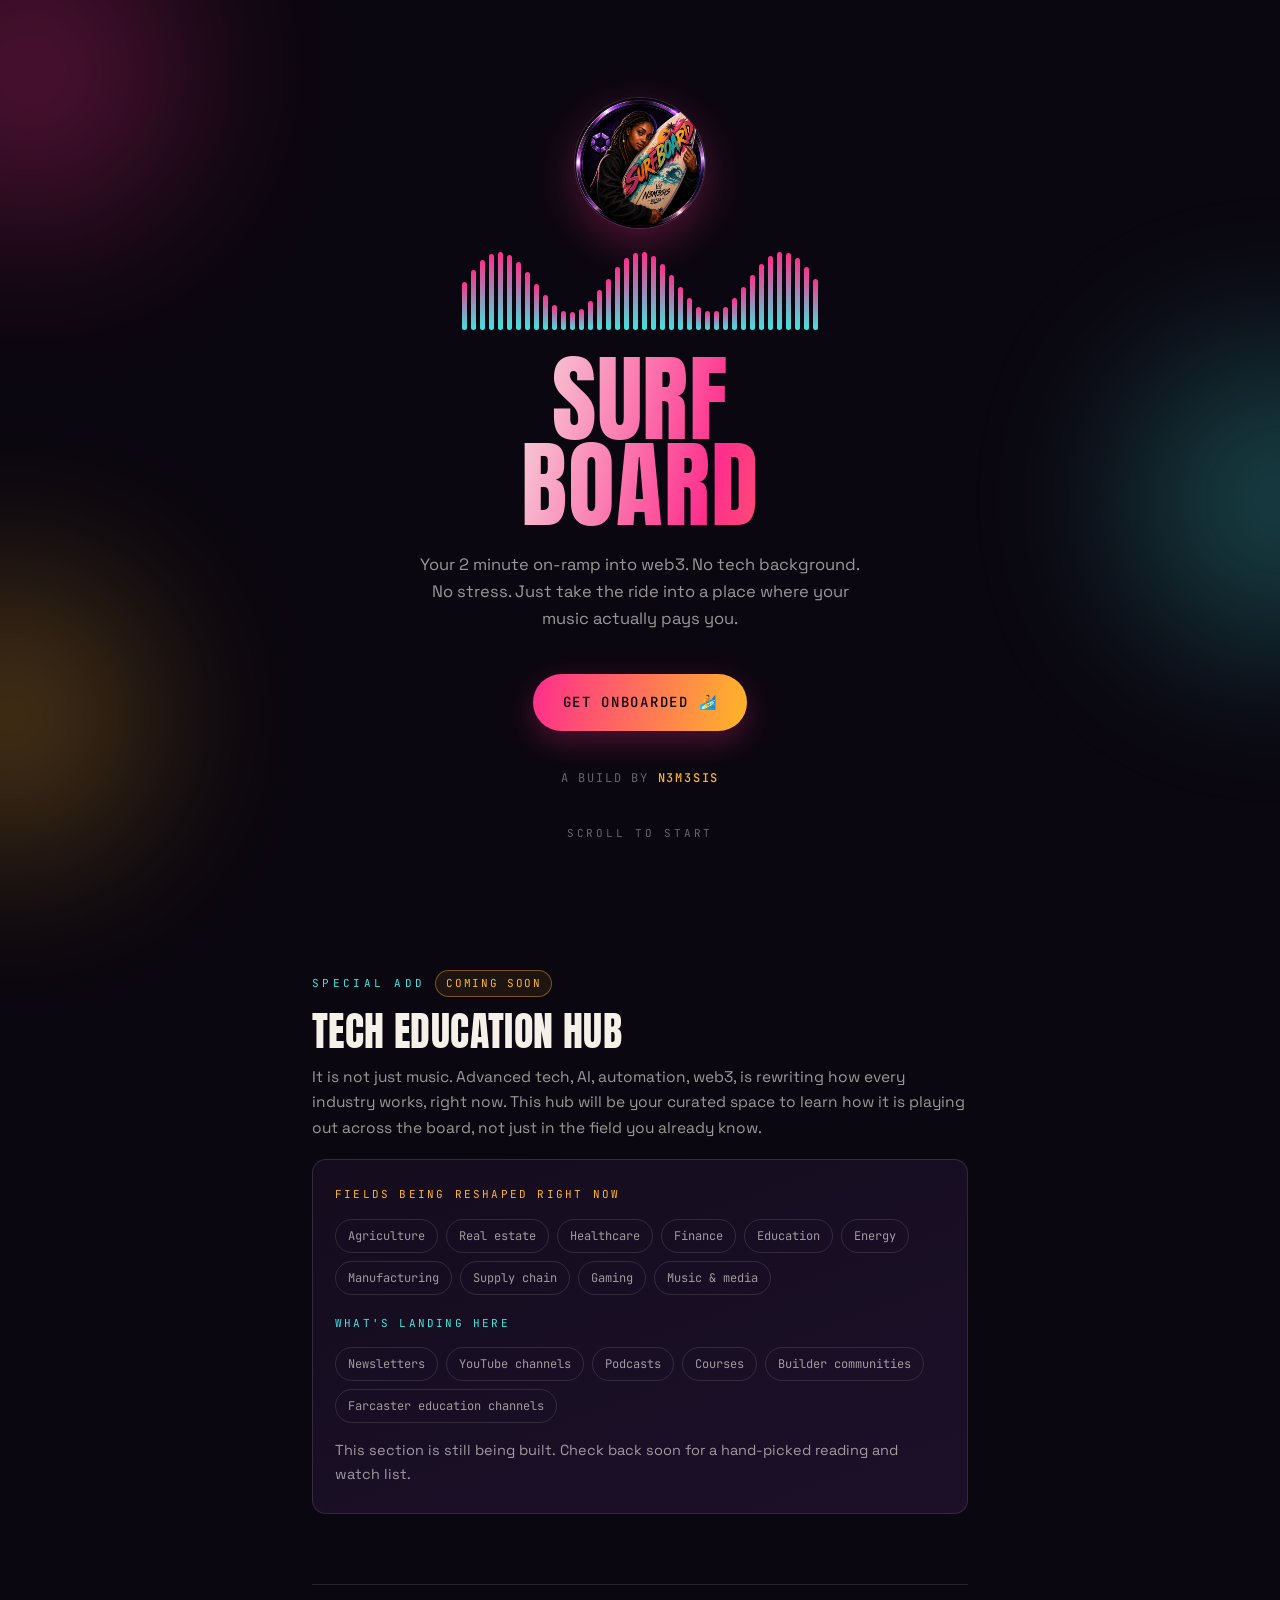
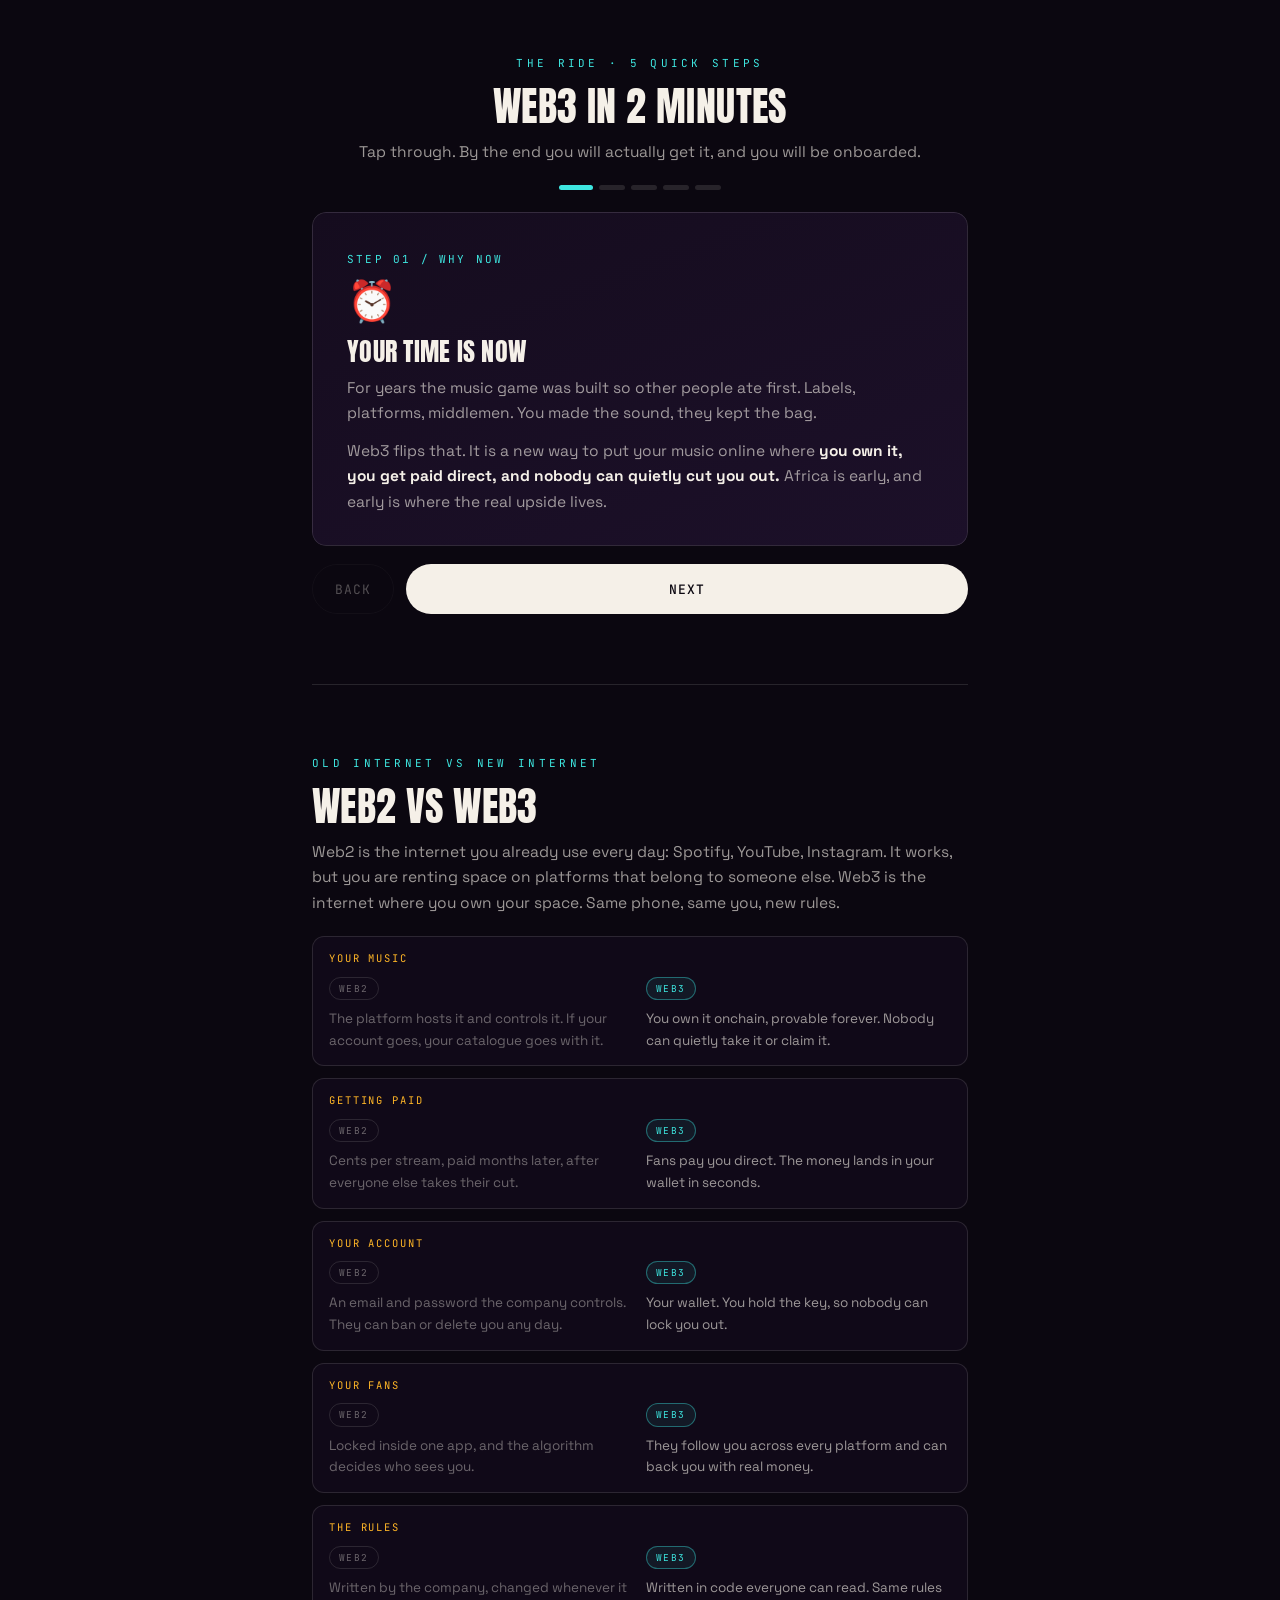
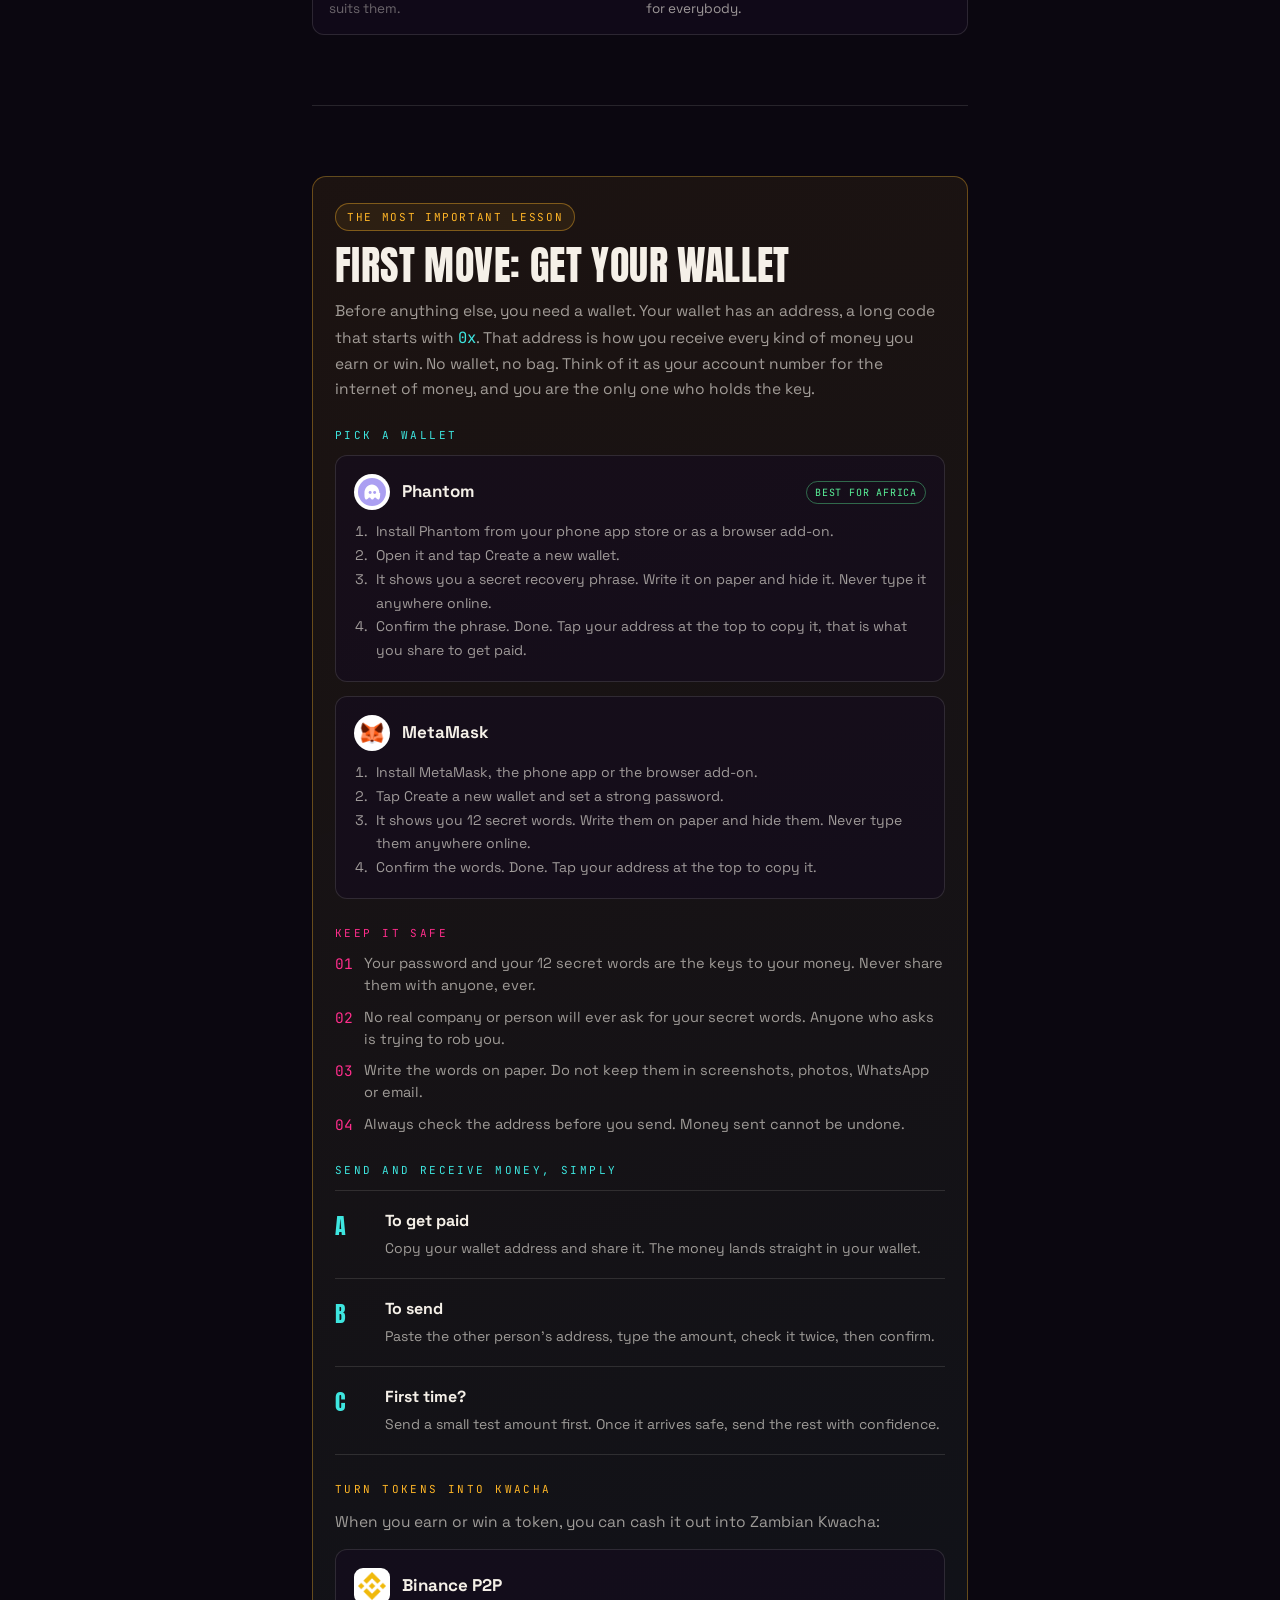
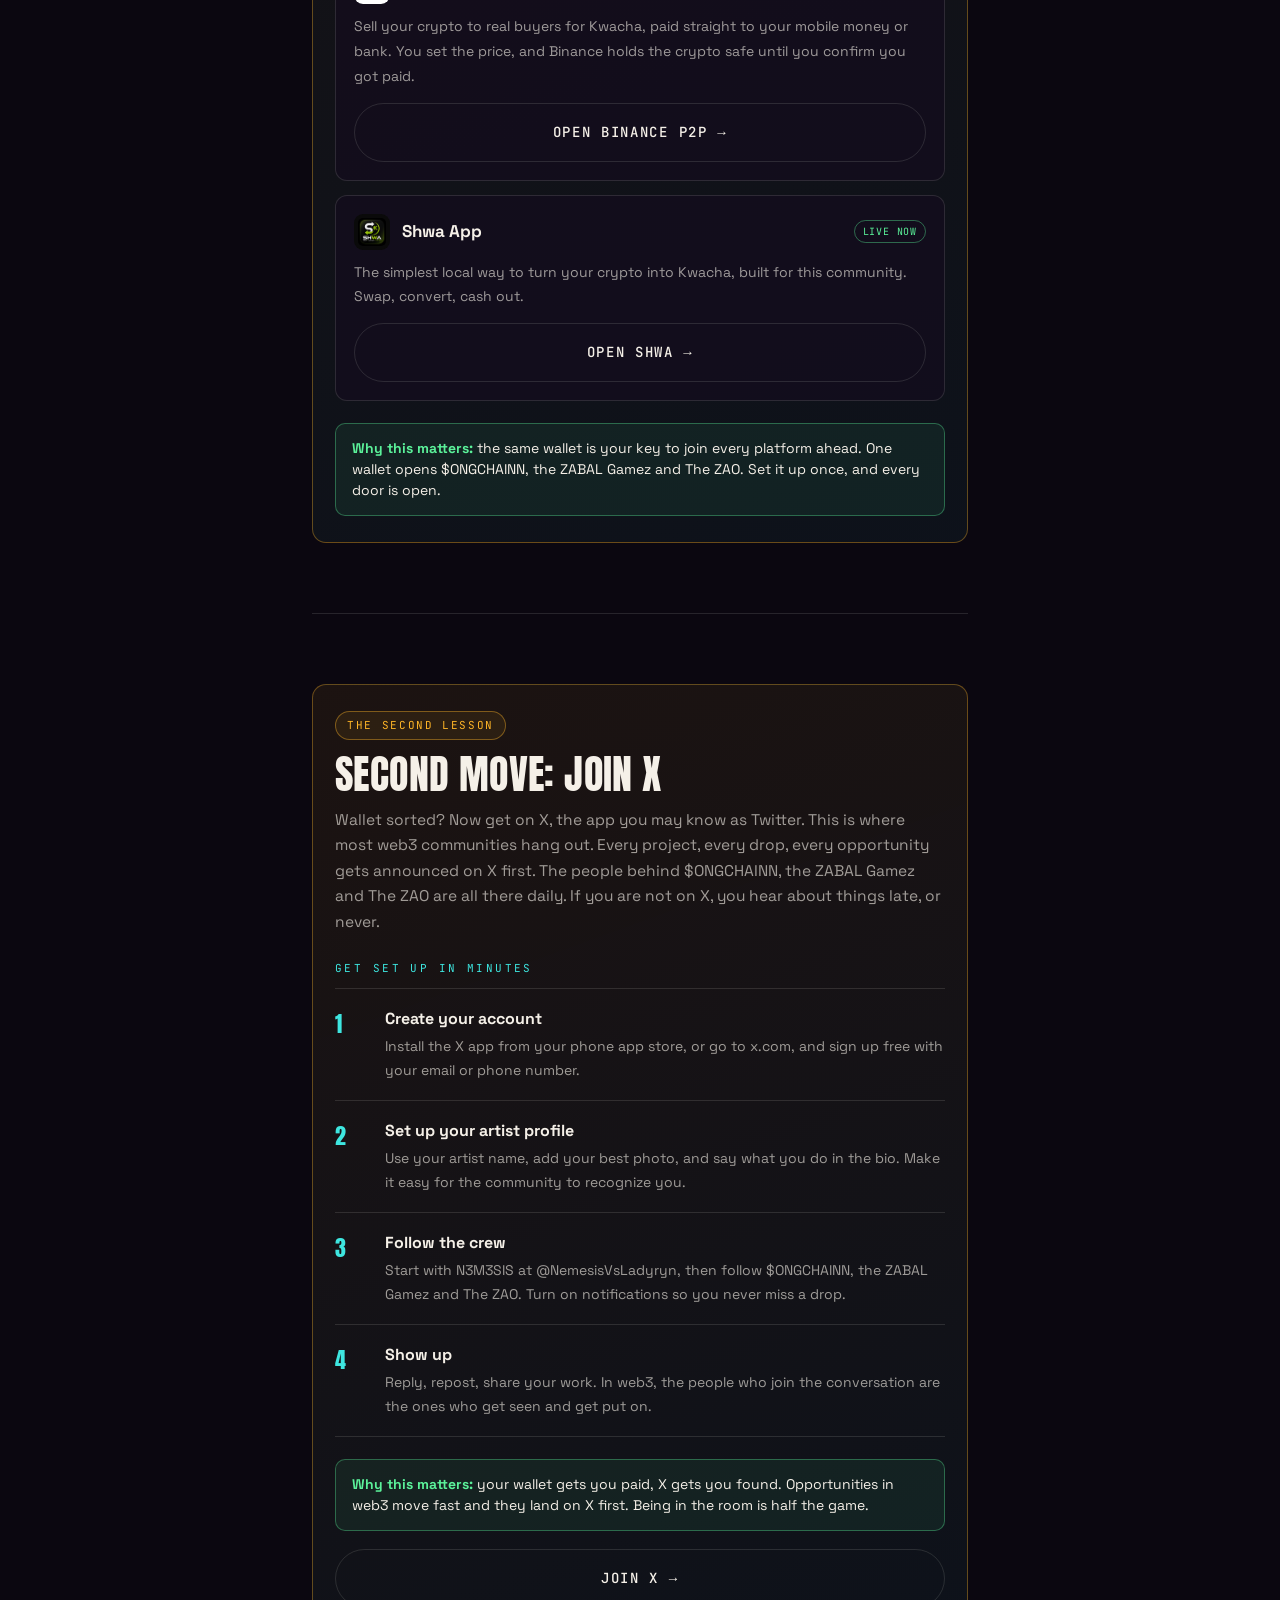
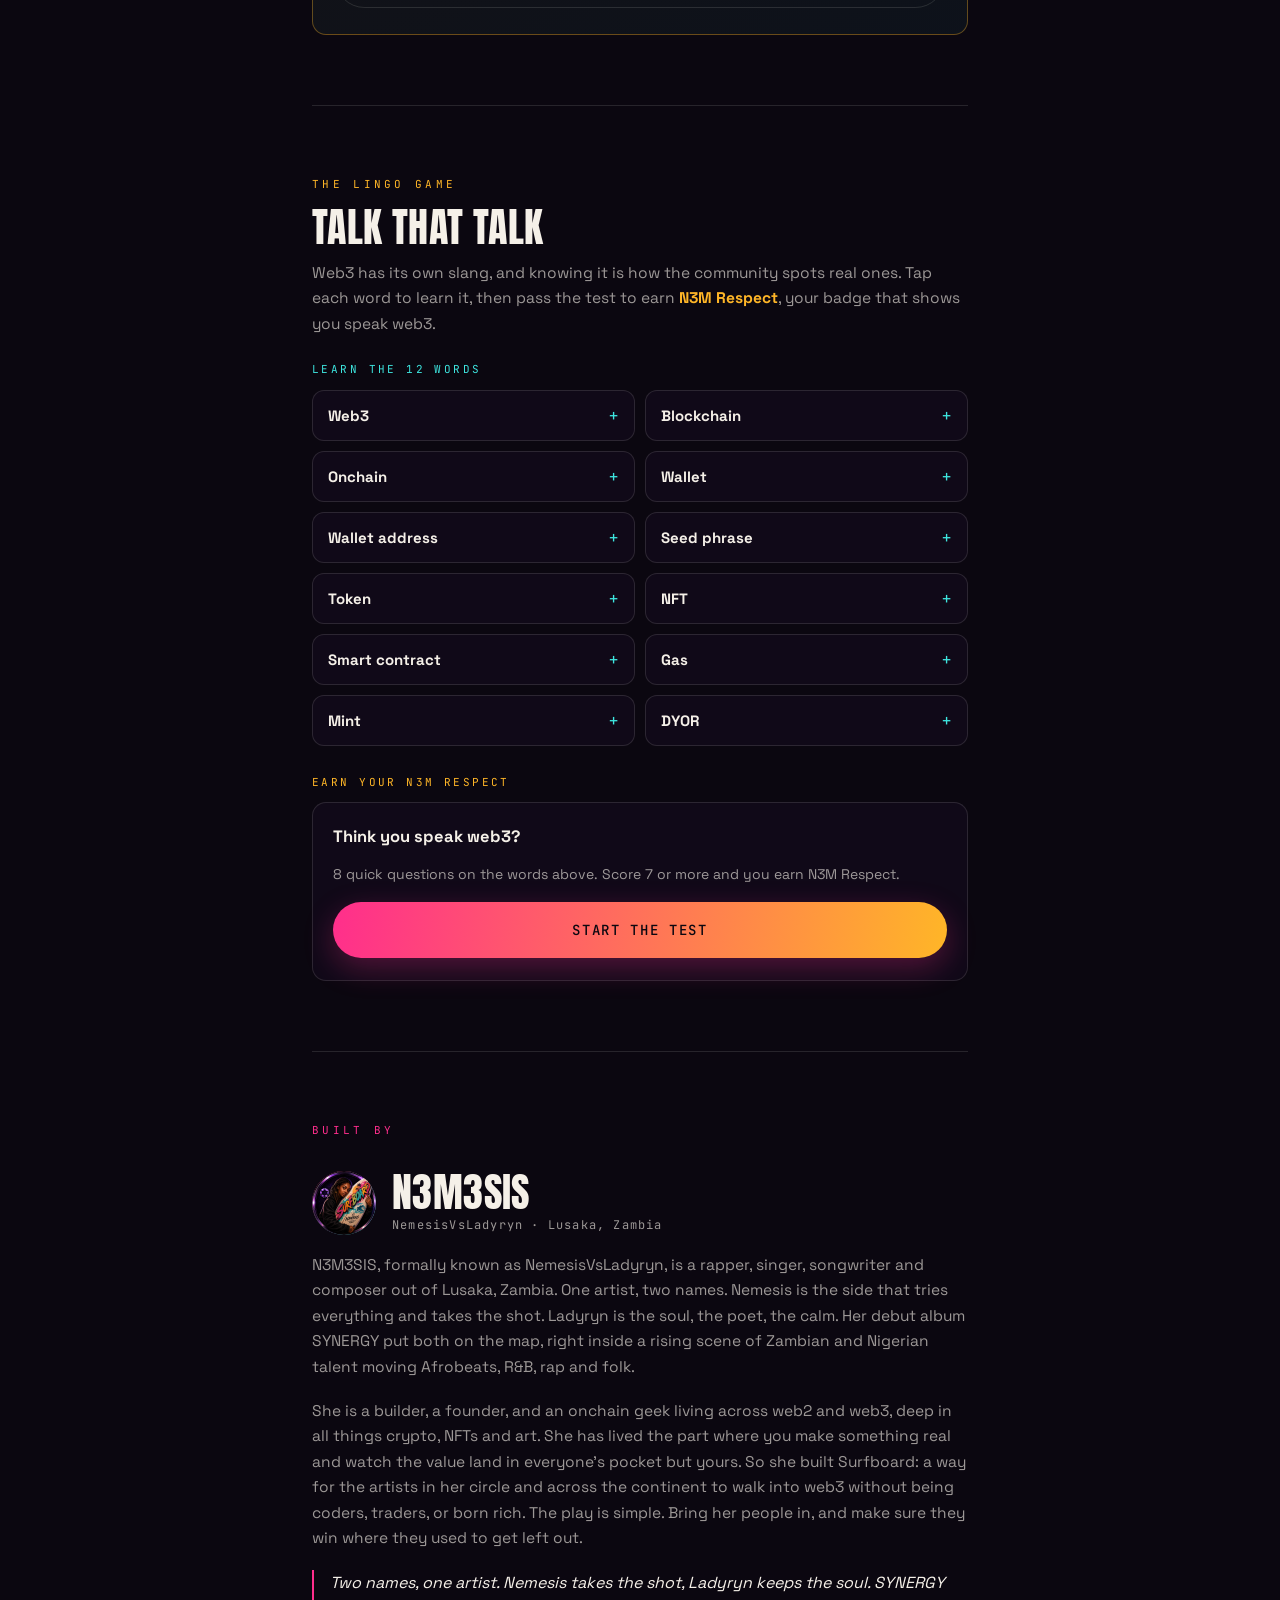
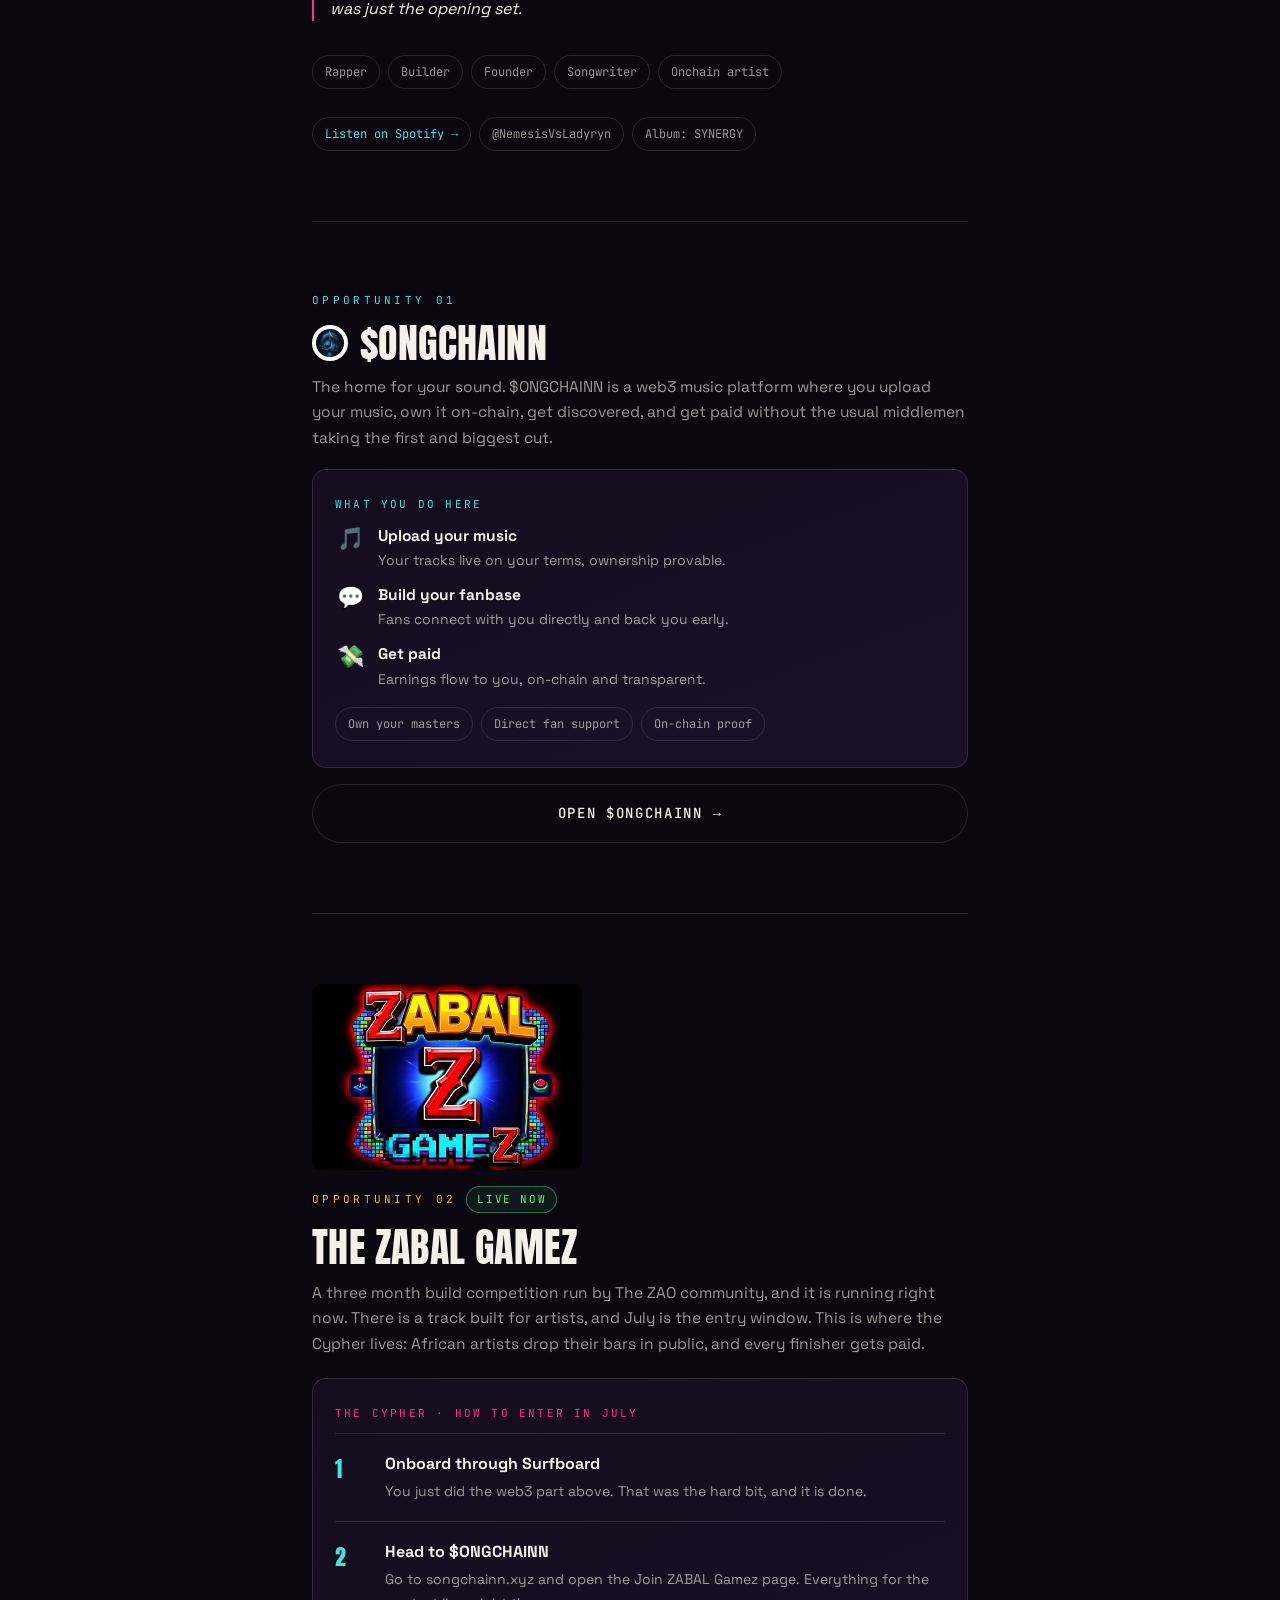
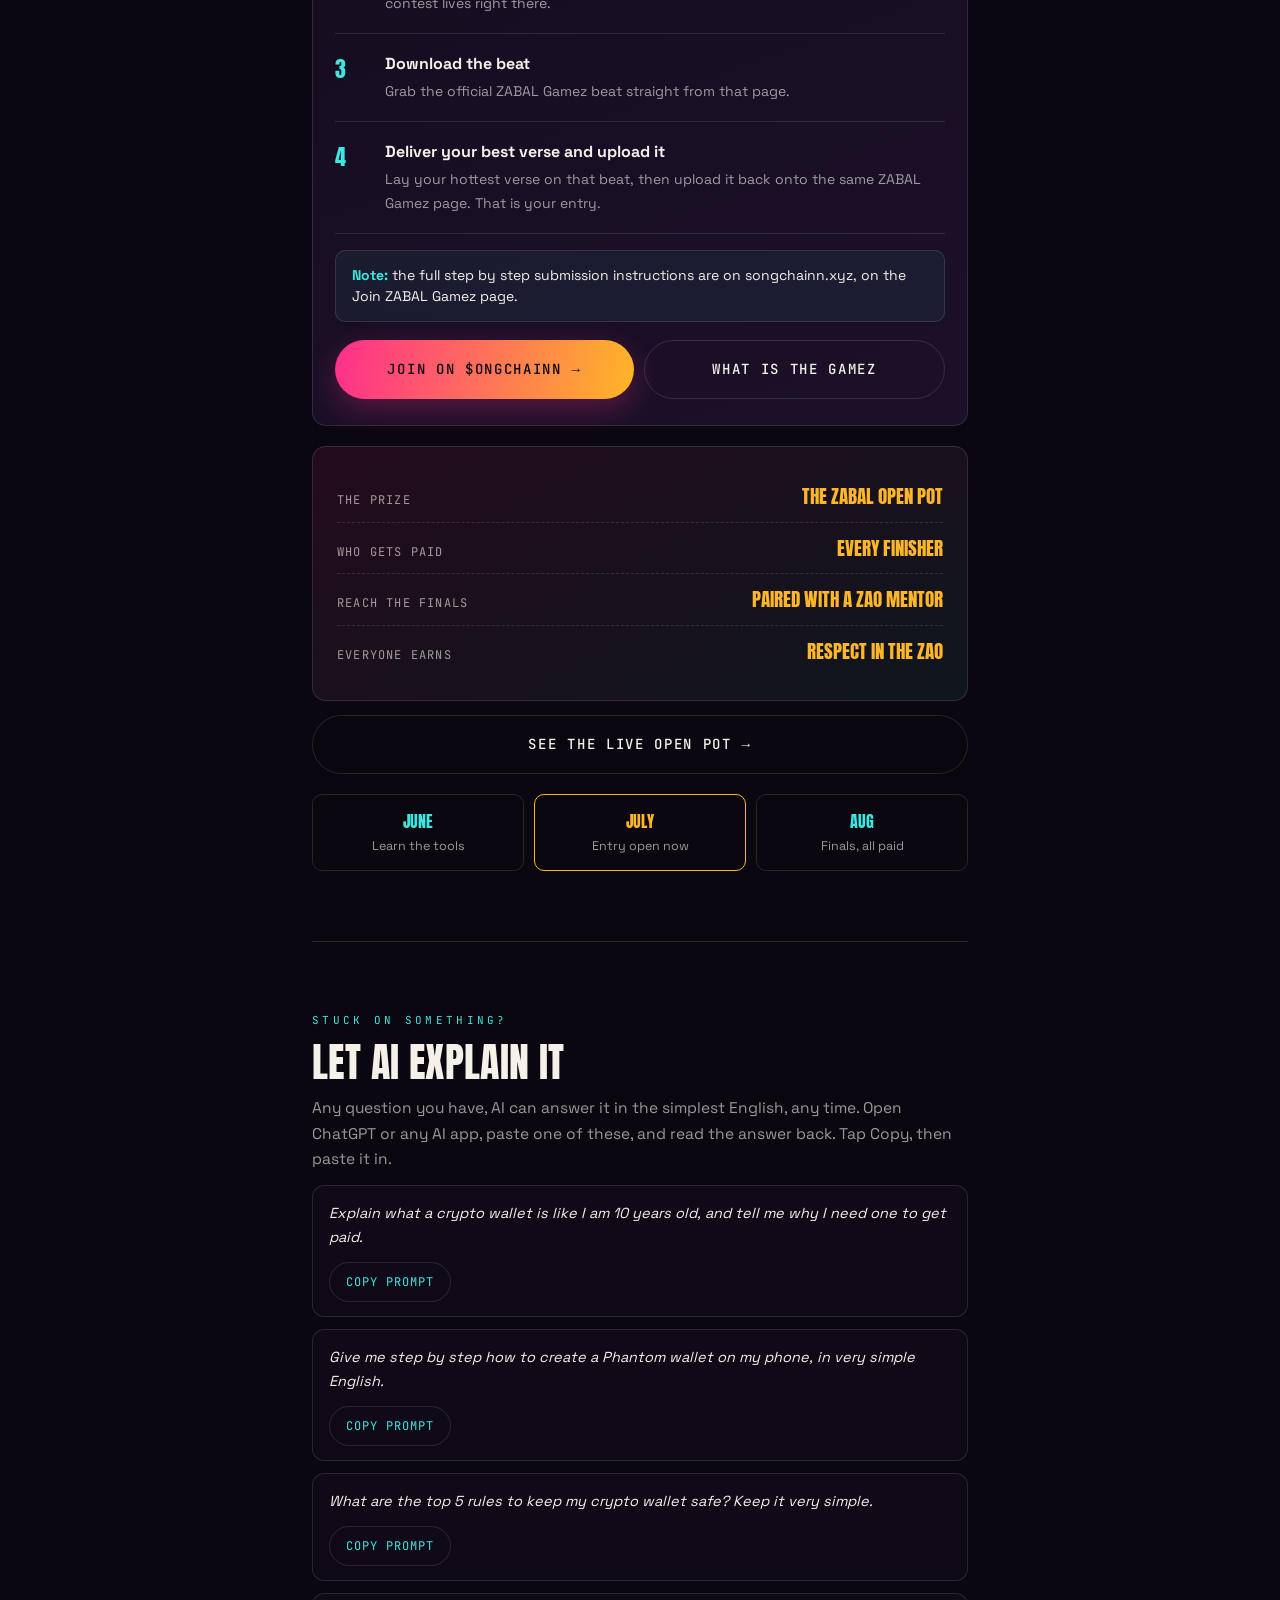
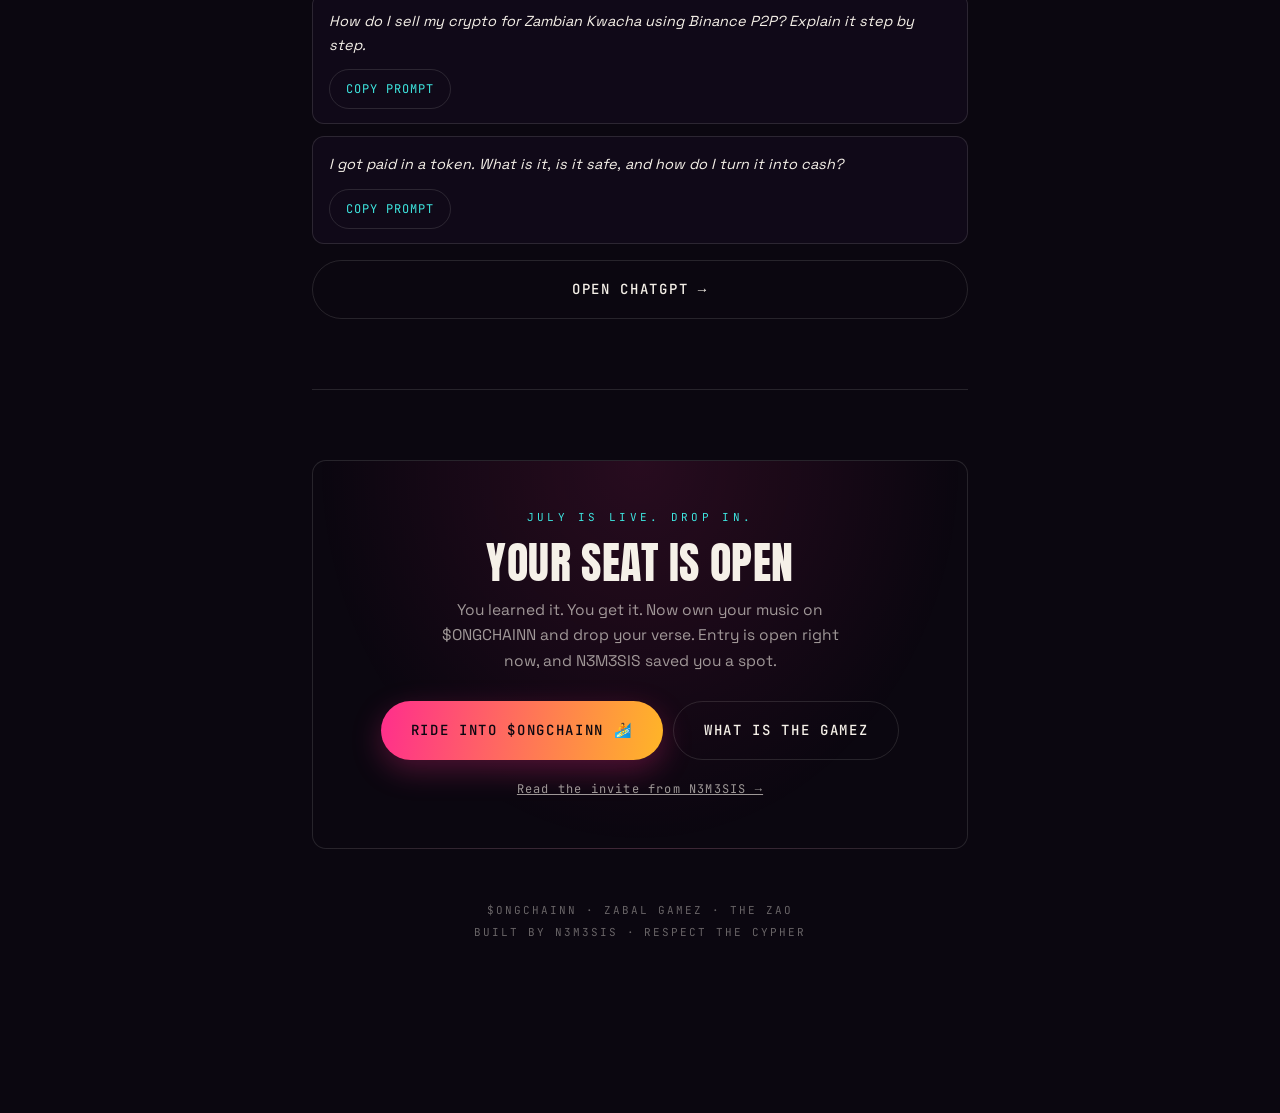
==== commit c69fb480: "Promote Tech Education Hub to a top section, broaden its scope Moved the teaser from the bottom of t" ====
--- a/index.html
+++ b/index.html
@@ -370,6 +370,44 @@
     <div class="scroll-hint">Scroll to start</div>
   </header>
 
+  <!-- ================= TECH EDUCATION (SPECIAL ADD) ================= -->
+  <section id="techedu">
+    <div class="reveal">
+      <div class="eyebrow" style="display:flex; align-items:center; gap:10px; flex-wrap:wrap">Special add
+        <span class="mono" style="font-size:11px; letter-spacing:0.15em; color:var(--gold); border:1px solid rgba(255,182,39,0.4); background:rgba(255,182,39,0.08); padding:4px 10px; border-radius:100px">Coming soon</span>
+      </div>
+      <h2>Tech Education Hub</h2>
+      <p style="margin-bottom:18px">It is not just music. Advanced tech, AI, automation, web3, is rewriting how every industry works, right now. This hub will be your curated space to learn how it is playing out across the board, not just in the field you already know.</p>
+    </div>
+    <div class="opp reveal">
+      <div class="tag" style="color:var(--gold)">Fields being reshaped right now</div>
+      <div class="chip-row">
+        <span class="chip">Agriculture</span>
+        <span class="chip">Real estate</span>
+        <span class="chip">Healthcare</span>
+        <span class="chip">Finance</span>
+        <span class="chip">Education</span>
+        <span class="chip">Energy</span>
+        <span class="chip">Manufacturing</span>
+        <span class="chip">Supply chain</span>
+        <span class="chip">Gaming</span>
+        <span class="chip">Music &amp; media</span>
+      </div>
+      <div class="tag" style="color:var(--cyan); margin-top:20px">What's landing here</div>
+      <div class="chip-row">
+        <span class="chip">Newsletters</span>
+        <span class="chip">YouTube channels</span>
+        <span class="chip">Podcasts</span>
+        <span class="chip">Courses</span>
+        <span class="chip">Builder communities</span>
+        <span class="chip">Farcaster education channels</span>
+      </div>
+      <p style="margin-top:16px; font-size:14.5px">This section is still being built. Check back soon for a hand-picked reading and watch list.</p>
+    </div>
+  </section>
+
+  <div class="section-line"></div>
+
   <!-- ================= LEARN DECK ================= -->
   <section id="learn">
     <div class="deck-head reveal">
@@ -722,31 +760,6 @@
       <div class="faq-prompt"><p>I got paid in a token. What is it, is it safe, and how do I turn it into cash?</p><button class="copy-btn" type="button">Copy prompt</button></div>
     </div>
     <a class="cta-btn ghost reveal" href="https://chatgpt.com" target="_blank" rel="noopener" style="display:flex; margin-top:16px">Open ChatGPT &rarr;</a>
-  </section>
-
-  <div class="section-line"></div>
-
-  <!-- ================= TECH EDUCATION (SPECIAL ADD) ================= -->
-  <section id="techedu">
-    <div class="reveal">
-      <div class="eyebrow" style="display:flex; align-items:center; gap:10px; flex-wrap:wrap">Special add
-        <span class="mono" style="font-size:11px; letter-spacing:0.15em; color:var(--gold); border:1px solid rgba(255,182,39,0.4); background:rgba(255,182,39,0.08); padding:4px 10px; border-radius:100px">Coming soon</span>
-      </div>
-      <h2>Tech Education Hub</h2>
-      <p style="margin-bottom:18px">A curated space where you can keep learning past Surfboard: the platforms, channels and communities to follow so you stay ahead as tech, web3, and the tools artists use keep evolving.</p>
-    </div>
-    <div class="opp reveal">
-      <div class="tag" style="color:var(--gold)">What's landing here</div>
-      <div class="chip-row">
-        <span class="chip">Newsletters</span>
-        <span class="chip">YouTube channels</span>
-        <span class="chip">Podcasts</span>
-        <span class="chip">Web3 courses</span>
-        <span class="chip">Dev &amp; artist communities</span>
-        <span class="chip">Farcaster education channels</span>
-      </div>
-      <p style="margin-top:16px; font-size:14.5px">This section is still being built. Check back soon for a hand-picked reading and watch list.</p>
-    </div>
   </section>
 
   <div class="section-line"></div>
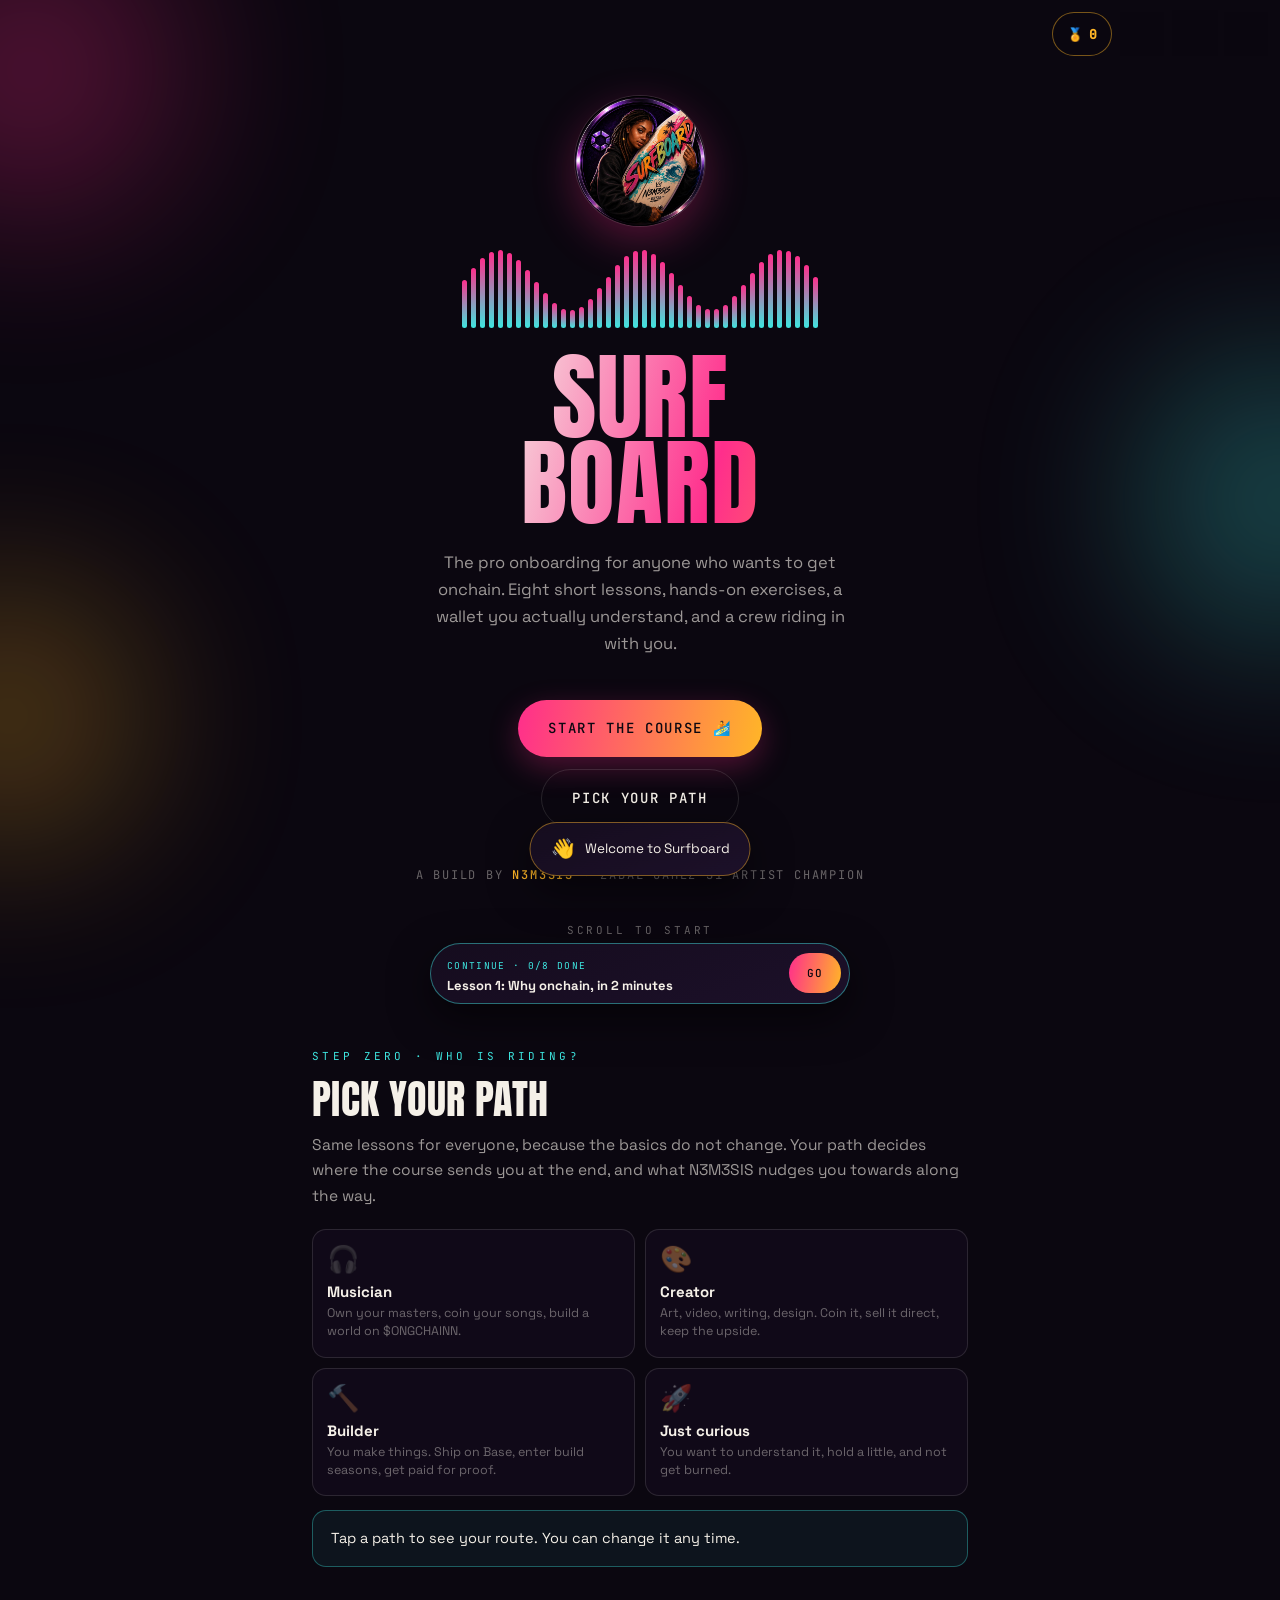
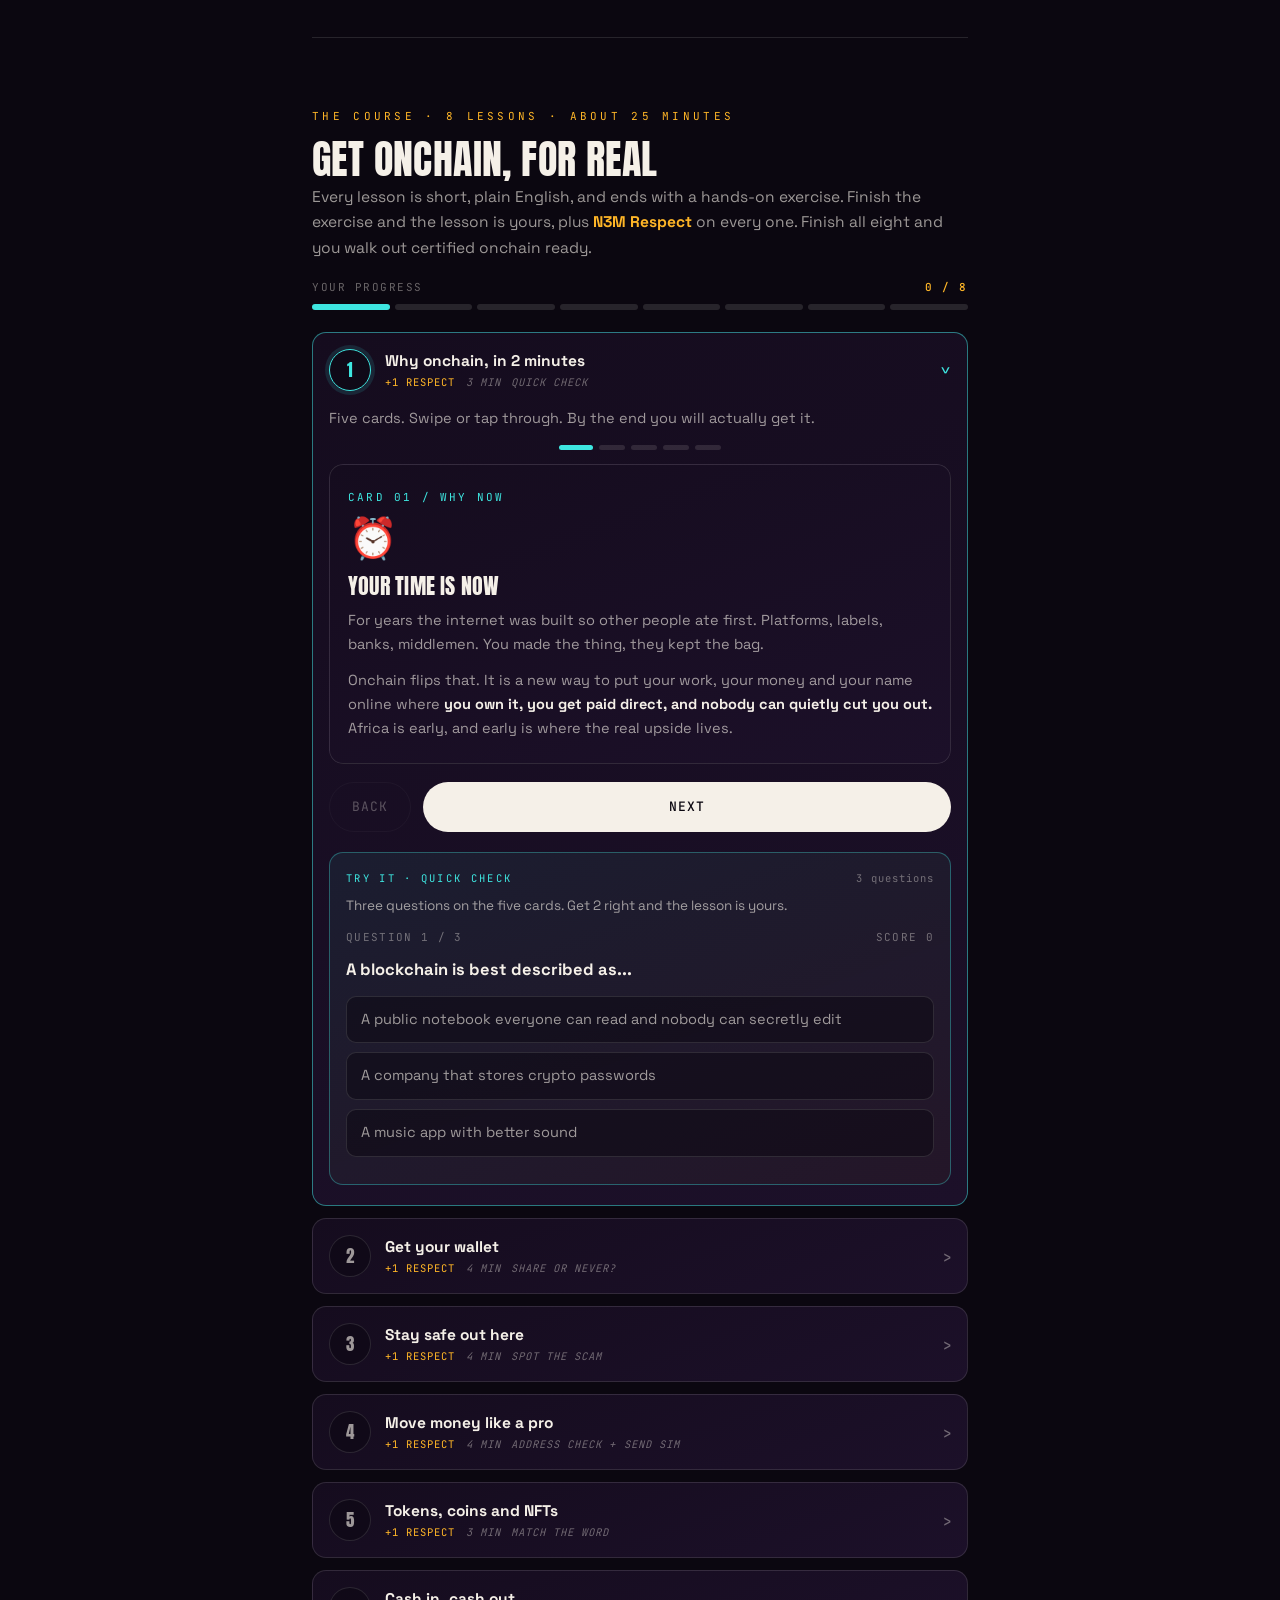
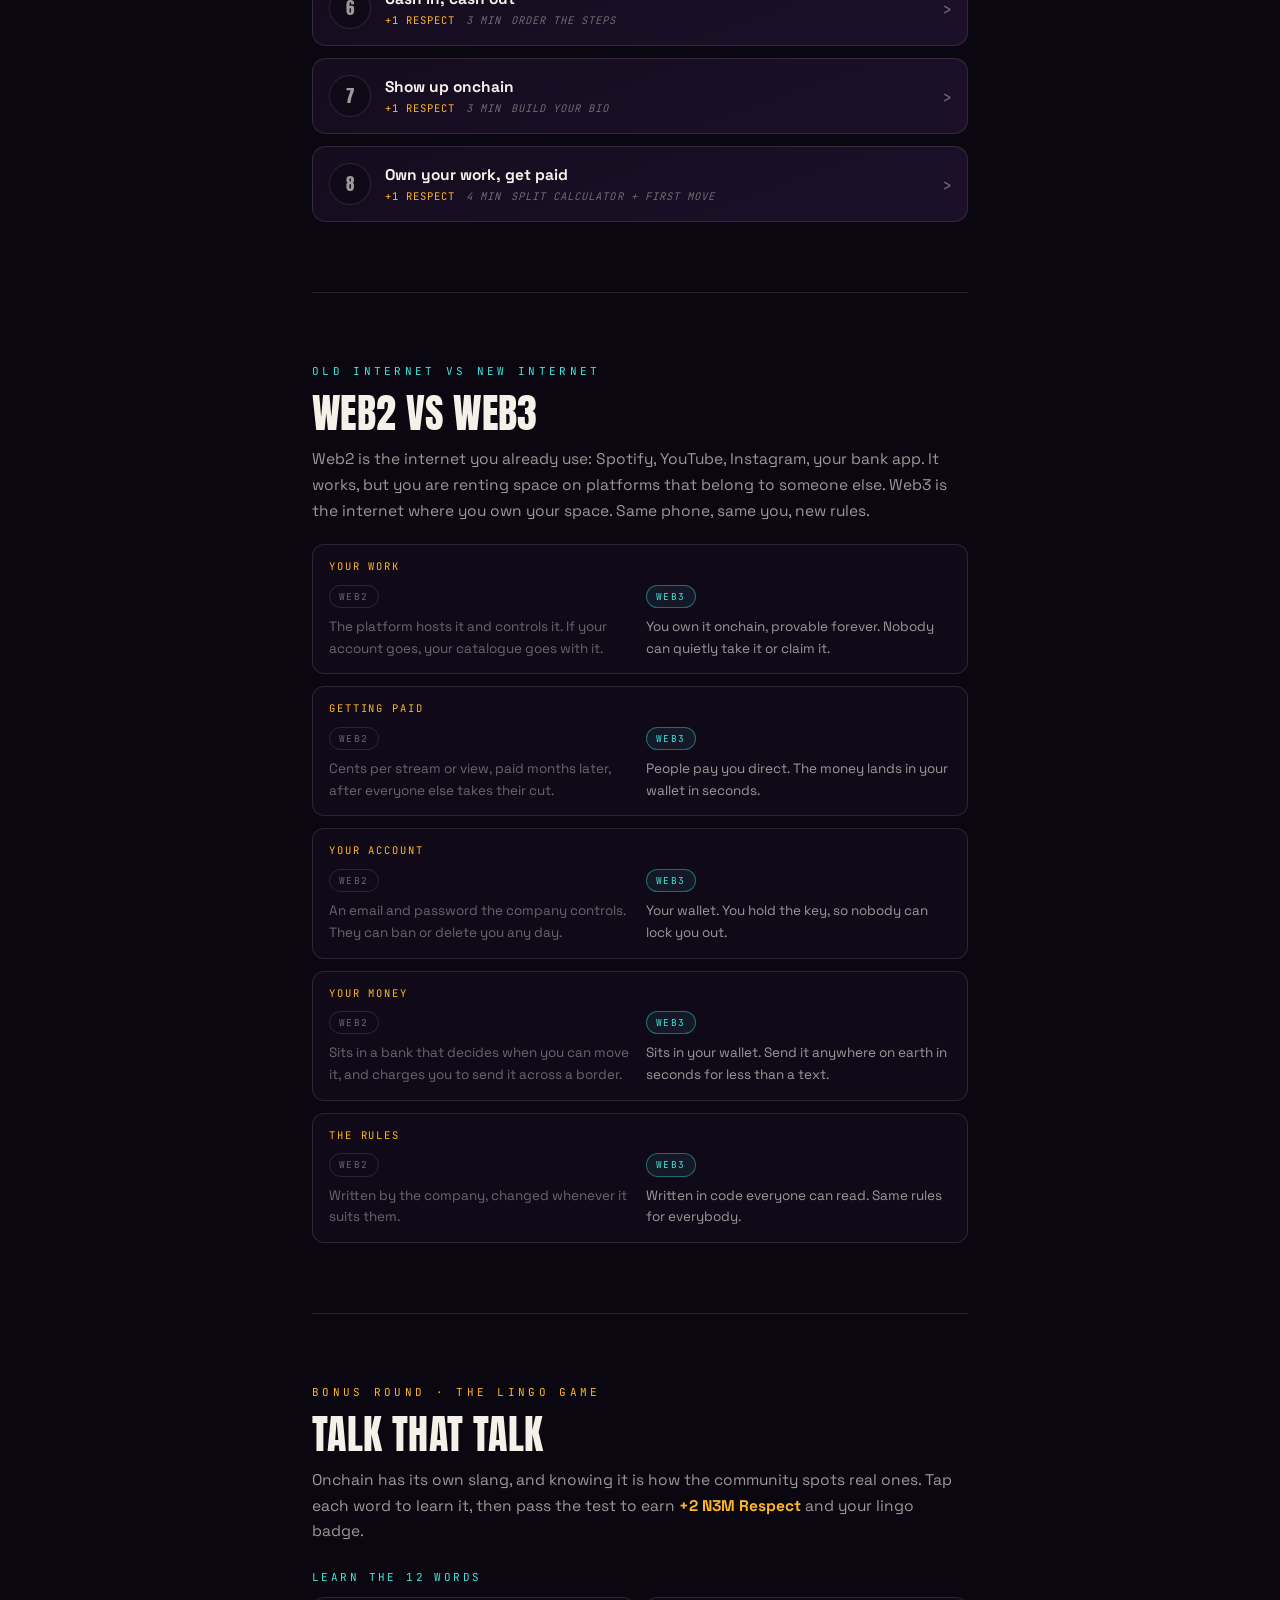
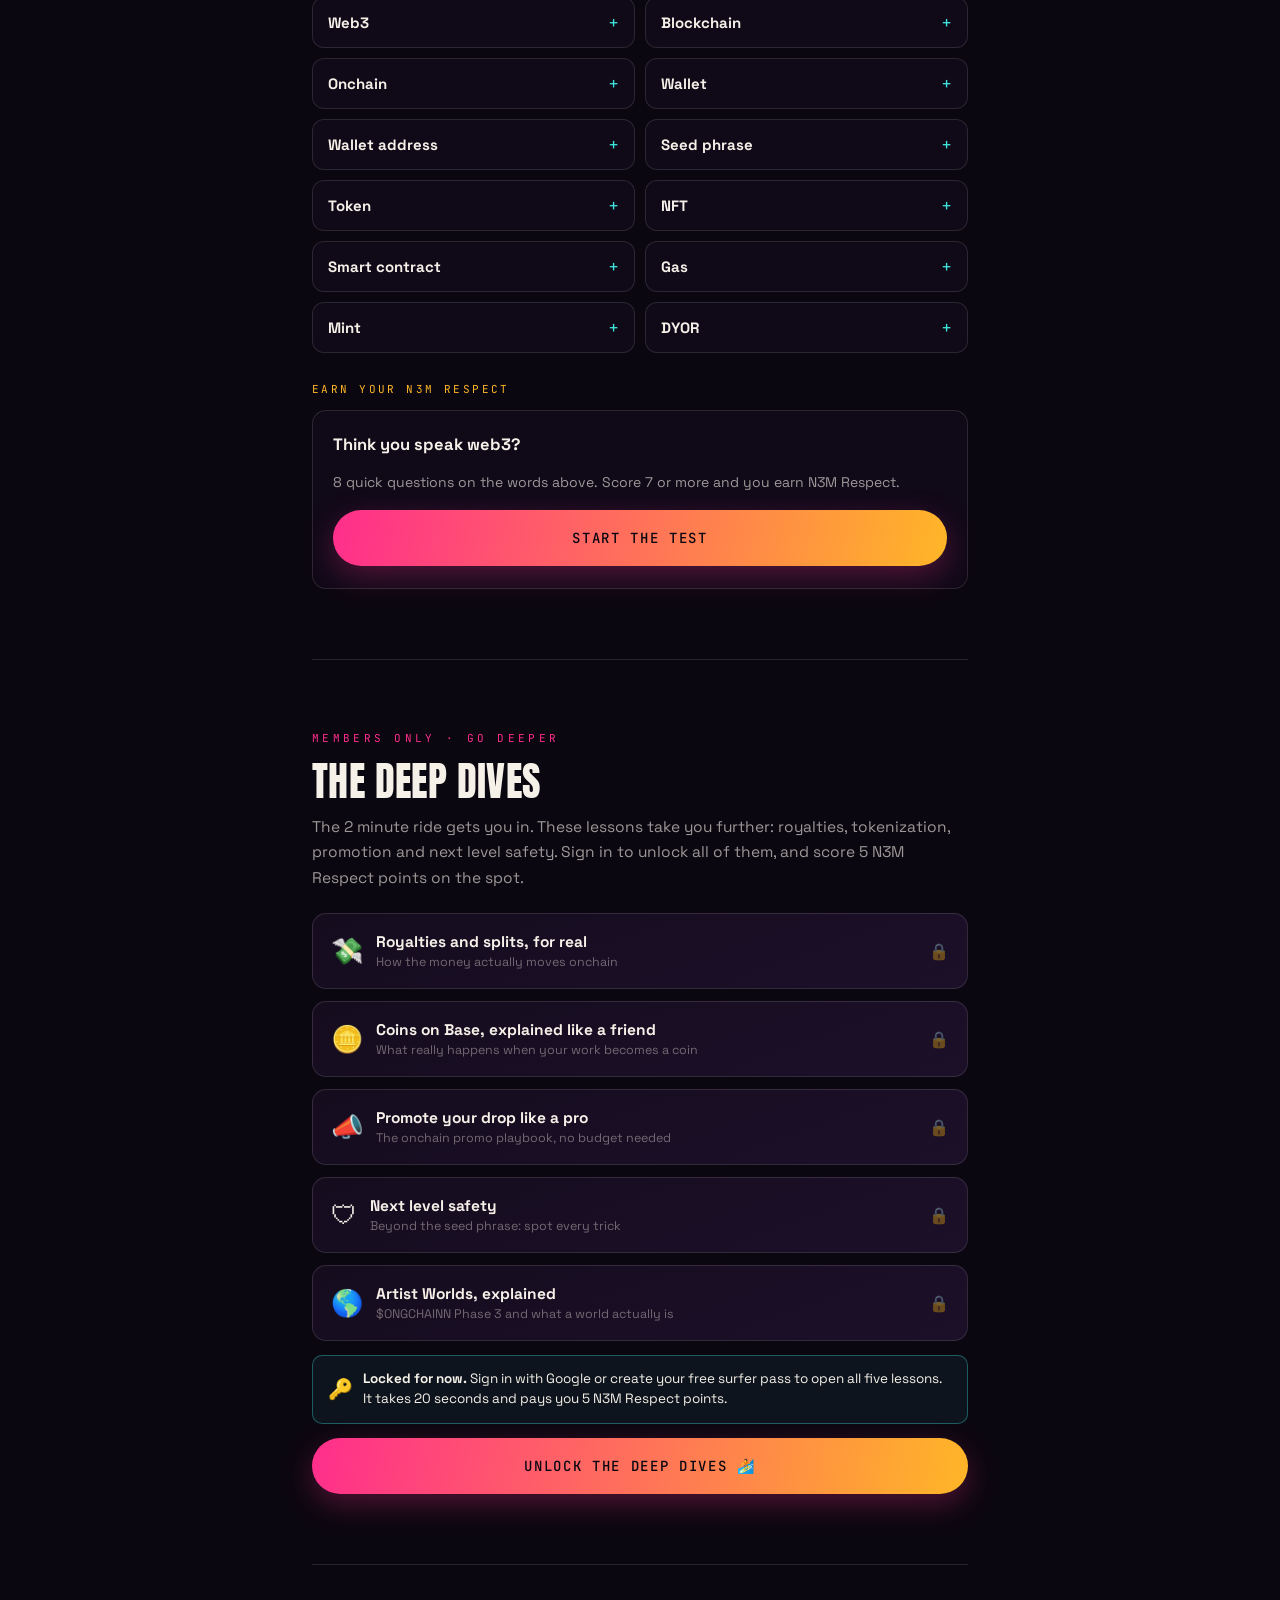
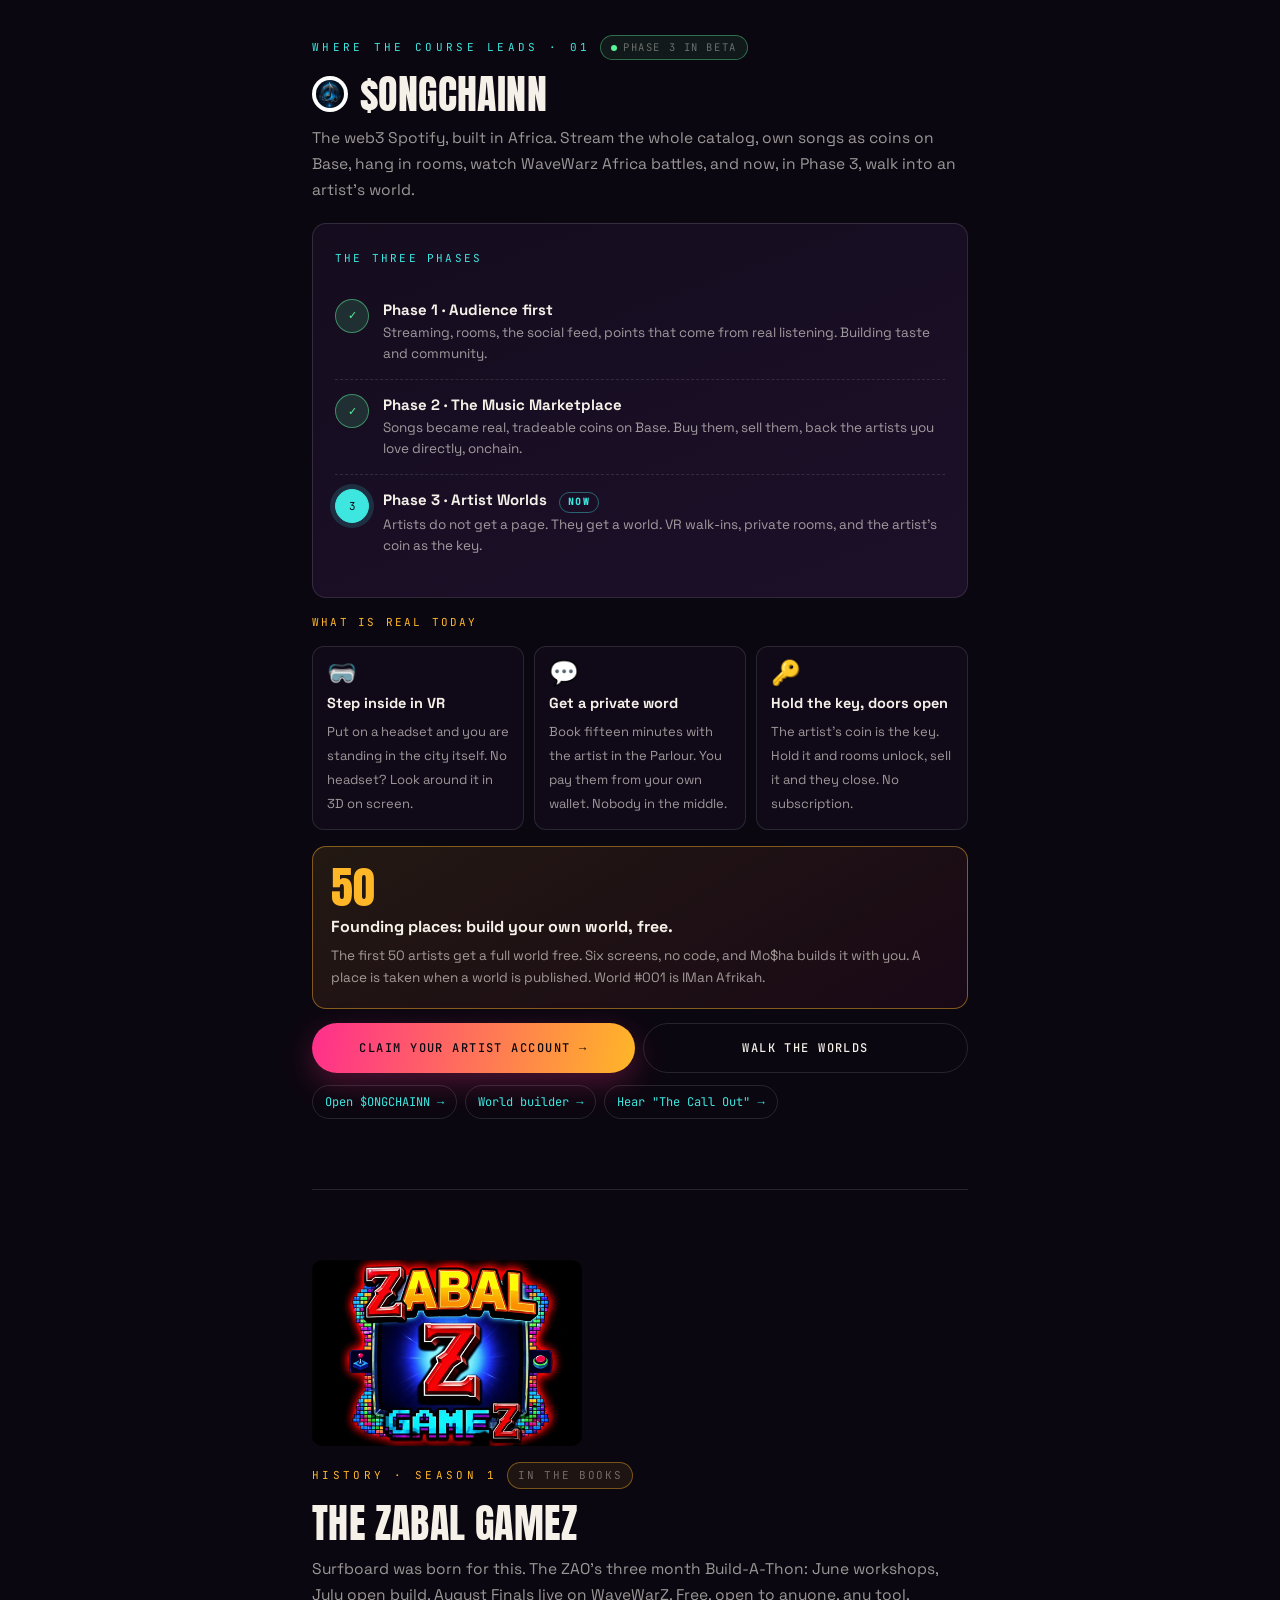
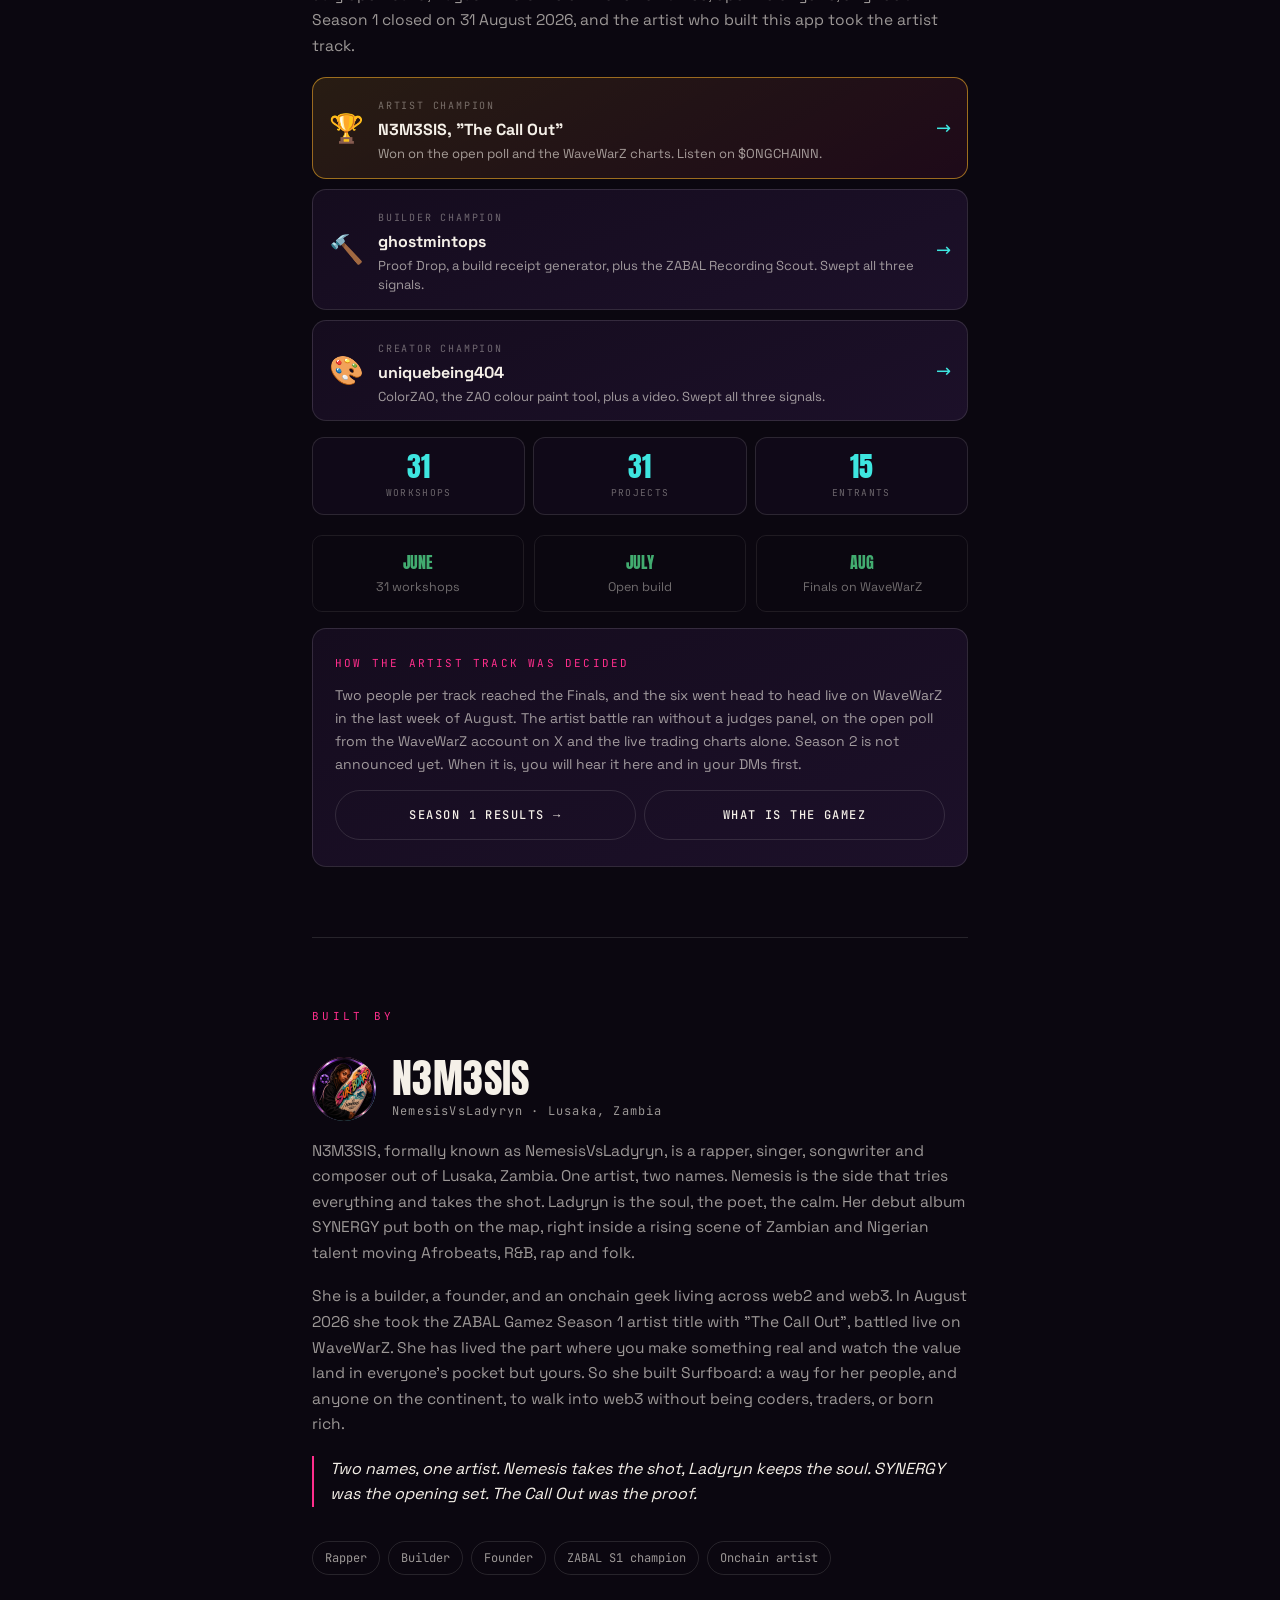
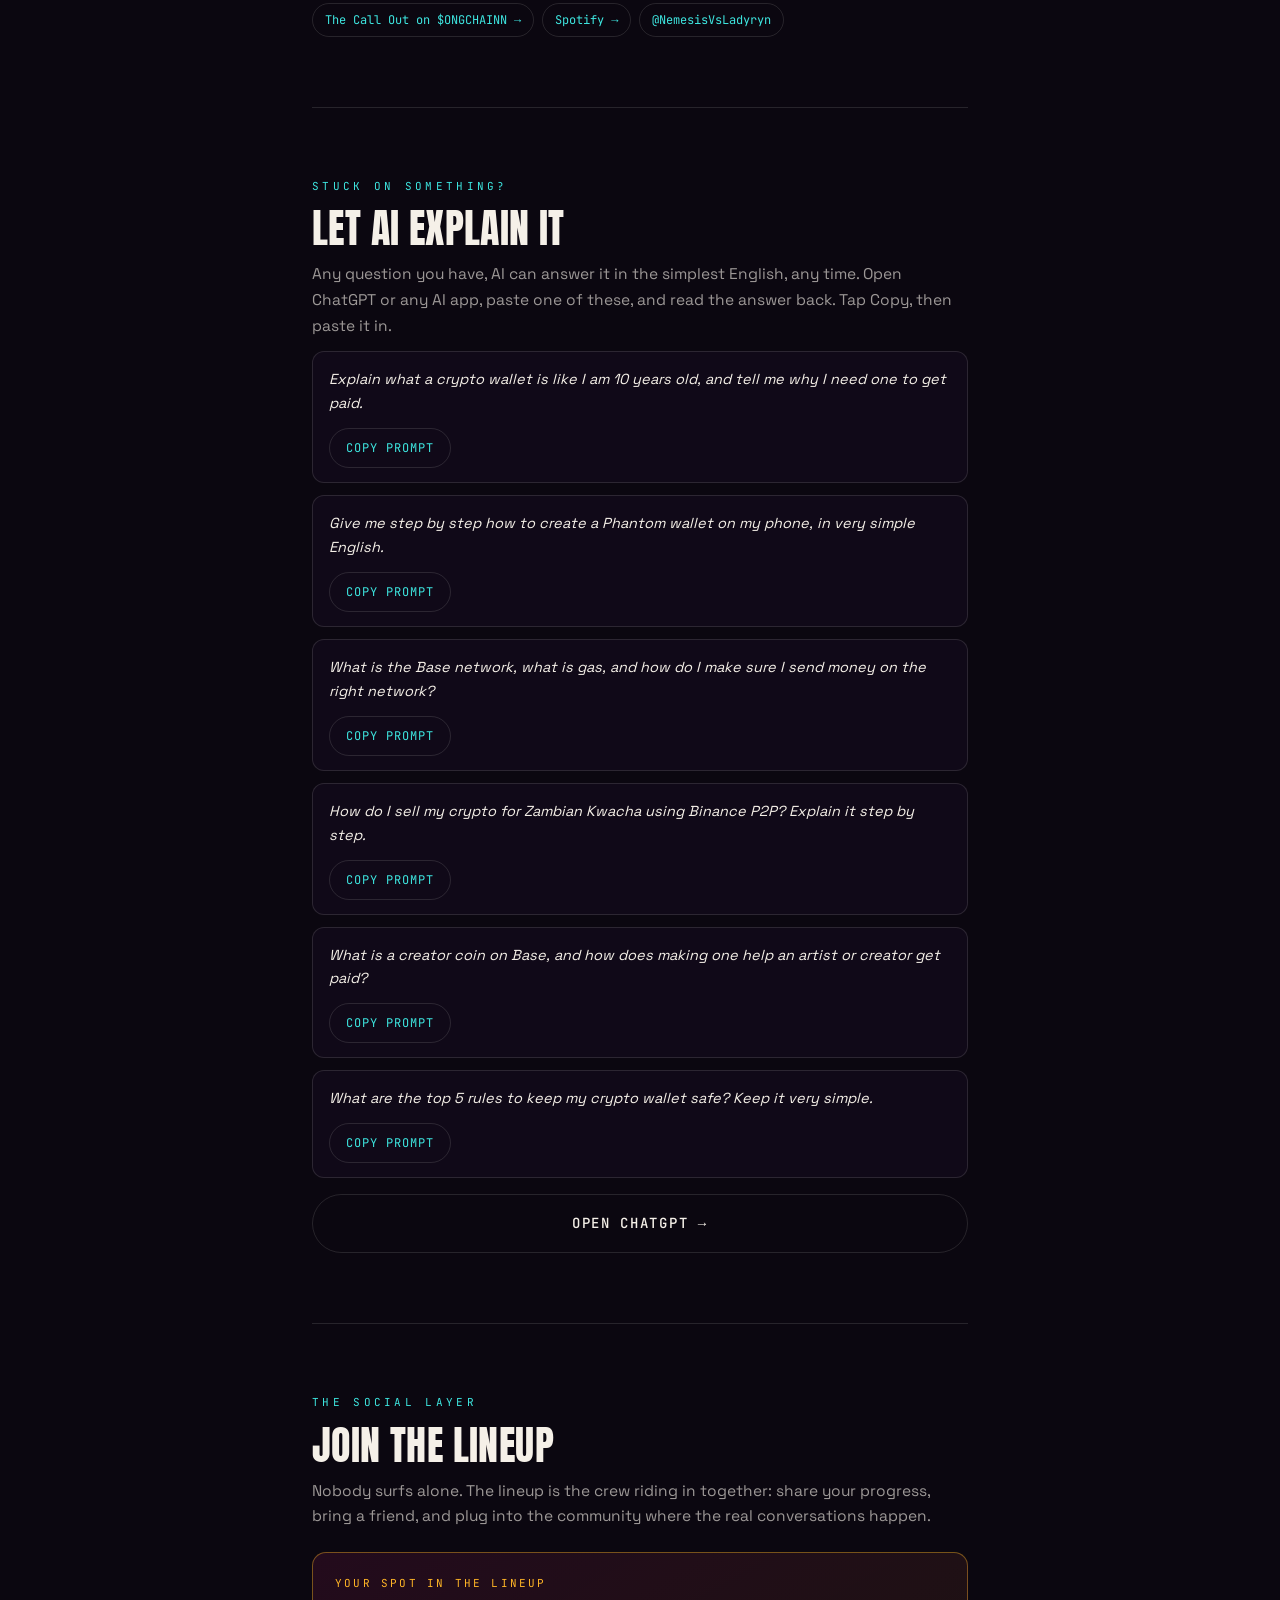
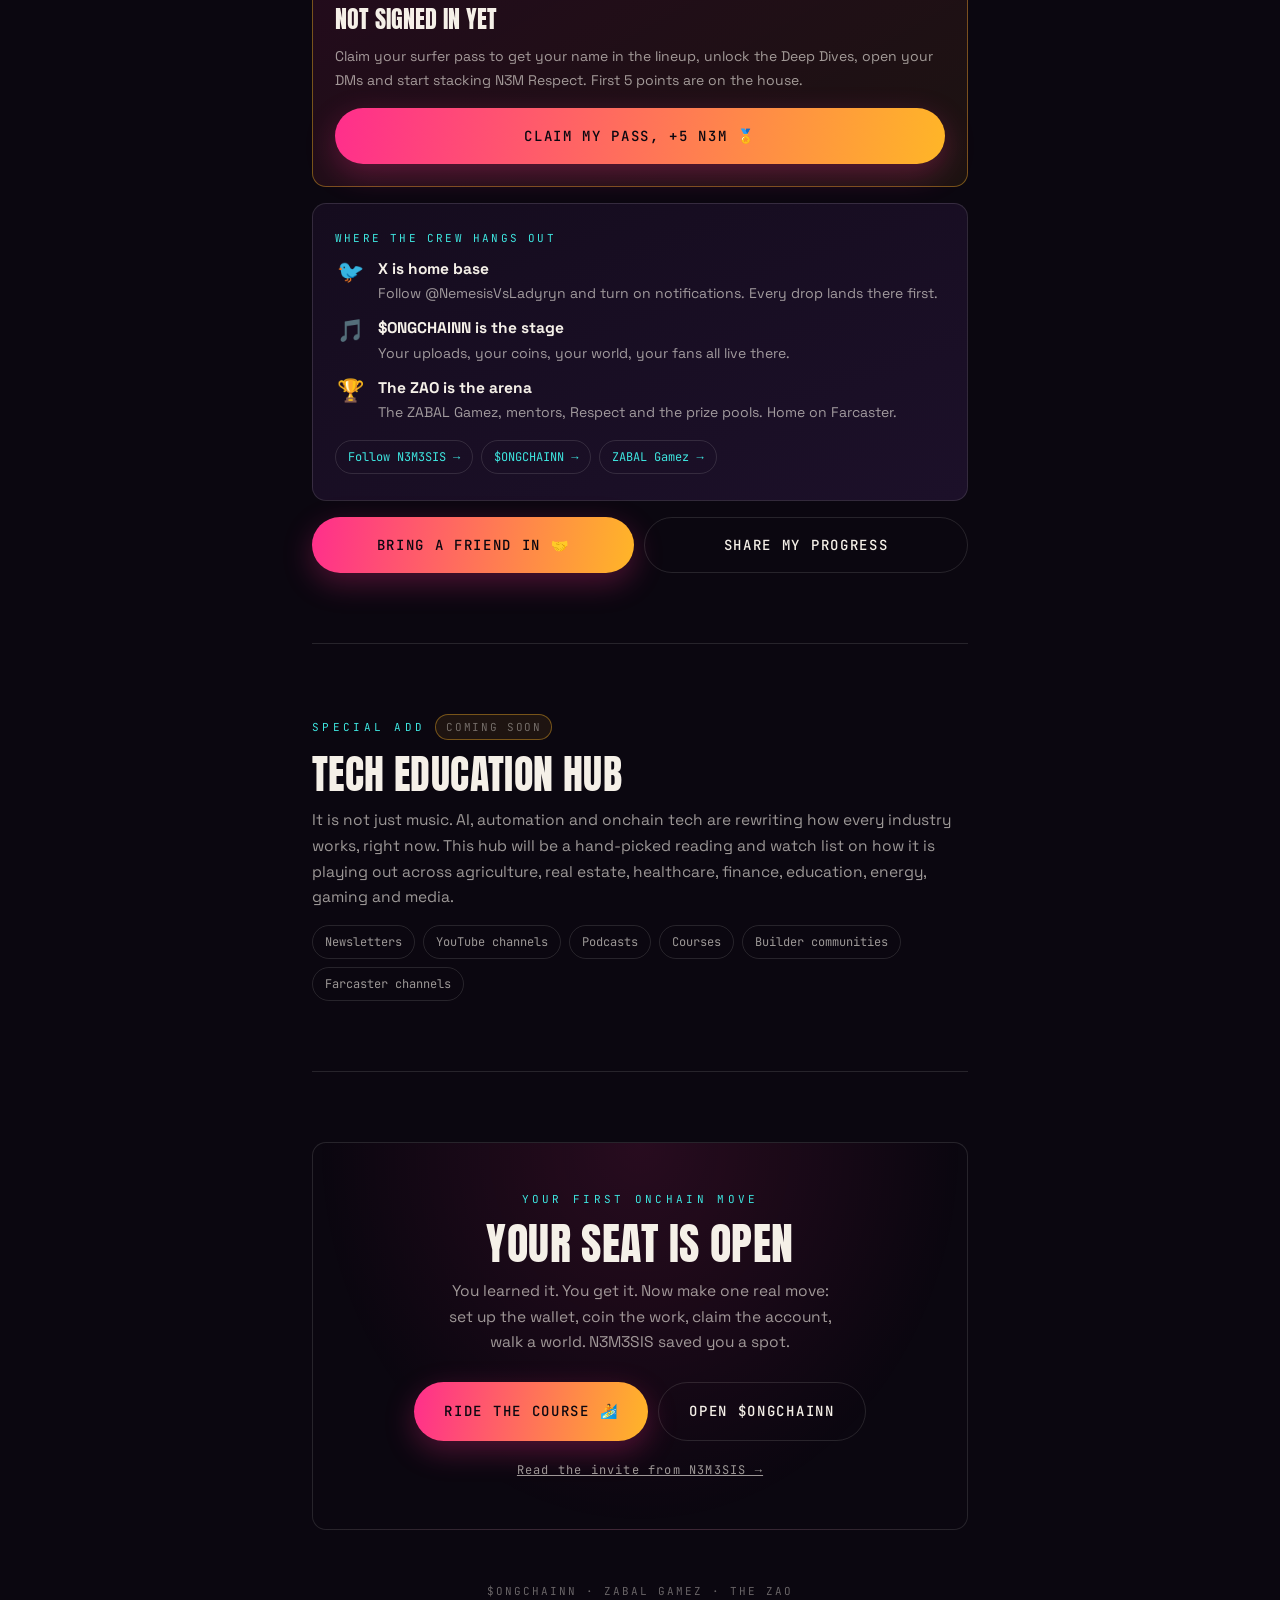
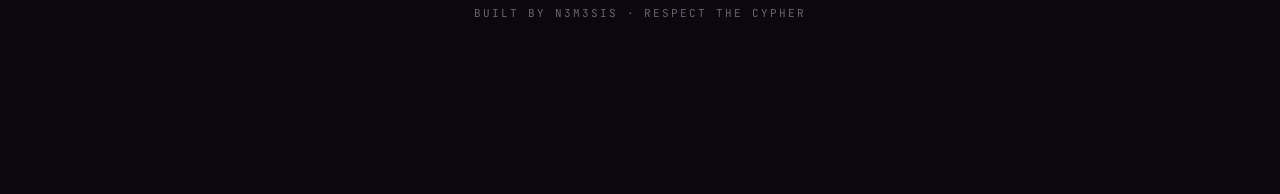
==== commit b29994d0: "Rebuild Surfboard as a pro onchain onboarding course; ZABAL Gamez to history; $ONGCHAINN Phase 3 - 8" ====
--- a/index.html
+++ b/index.html
@@ -4,9 +4,9 @@
 <meta charset="UTF-8">
 <meta name="viewport" content="width=device-width, initial-scale=1, viewport-fit=cover">
 <meta name="theme-color" content="#0B0710">
-<title>Surfboard - Your on-ramp into web3</title>
-<meta name="description" content="Surfboard by N3M3SIS. The fun, 2-minute on-ramp that gets musicians onto web3, $ONGCHAINN, and the ZABAL Gamez.">
-<link rel="canonical" href="https://board.diyama.online/">
+<title>Surfboard - Get onchain, for real</title>
+<meta name="description" content="Surfboard by N3M3SIS. The pro onboarding for anyone who wants to get onchain: 8 lessons, hands-on exercises, a wallet you actually understand, and a crew riding in with you.">
+<link rel="canonical" href="https://surfboard.diyama.online/">
 <link rel="icon" type="image/png" href="favicon.png">
 <link rel="manifest" href="manifest.webmanifest">
 <link rel="apple-touch-icon" href="apple-touch-icon.png">
@@ -18,15 +18,15 @@
 <!-- Open Graph / social share -->
 <meta property="og:type" content="website">
 <meta property="og:site_name" content="Surfboard">
-<meta property="og:title" content="Surfboard - Your on-ramp into web3">
-<meta property="og:description" content="Your 2-minute on-ramp into web3. Own your music on $ONGCHAINN, drop your verse, and play the Cypher for the ZABAL Gamez prize pool. A build by N3M3SIS.">
+<meta property="og:title" content="Surfboard - Get onchain, for real">
+<meta property="og:description" content="The pro onboarding for anyone who wants to get onchain. 8 lessons, hands-on exercises, earn N3M Respect, walk out onchain ready. A build by N3M3SIS, ZABAL Gamez Season 1 artist champion.">
 <meta property="og:url" content="https://surfboard.diyama.online/">
 <meta property="og:image" content="https://surfboard.diyama.online/og.png">
 <meta property="og:image:width" content="1200">
 <meta property="og:image:height" content="630">
 <meta name="twitter:card" content="summary_large_image">
-<meta name="twitter:title" content="Surfboard - Your on-ramp into web3">
-<meta name="twitter:description" content="Your 2-minute on-ramp into web3. Own your music, drop your verse, play the Cypher. A build by N3M3SIS.">
+<meta name="twitter:title" content="Surfboard - Get onchain, for real">
+<meta name="twitter:description" content="8 lessons, hands-on exercises, a wallet you actually understand. The pro onboarding for anyone getting onchain. A build by N3M3SIS.">
 <meta name="twitter:image" content="https://surfboard.diyama.online/og.png">
 
 <!-- Vercel Web Analytics: visitor counts + onboarding funnel events -->
@@ -327,6 +327,170 @@
   .copy-btn:active{ transform:scale(0.96); }
   .copy-btn.copied{ color:var(--green); border-color:rgba(91,242,154,0.4); }
 
+  /* ---------- topbar (account / notifications / DMs) ---------- */
+  .topbar{ position:fixed; top:12px; right:12px; z-index:150; display:flex; align-items:center; gap:8px; }
+  .tb-btn{ position:relative; width:44px; height:44px; border-radius:50%; border:1px solid var(--line);
+    background:rgba(11,7,16,0.78); backdrop-filter:blur(8px); color:var(--off); font-size:19px; cursor:pointer;
+    display:flex; align-items:center; justify-content:center; transition:transform 0.12s, border-color 0.2s; }
+  .tb-btn:active{ transform:scale(0.94); }
+  .tb-btn.on{ border-color:var(--cyan); }
+  .tb-avatar{ font-family:'Anton', sans-serif; font-size:17px; color:var(--ink);
+    background:linear-gradient(135deg, var(--magenta), var(--gold)); border:none; }
+  .tb-avatar.out{ background:rgba(11,7,16,0.78); color:var(--off); border:1px solid var(--line); font-size:19px; }
+  .tb-chip{ display:flex; align-items:center; gap:6px; height:44px; padding:0 14px; border-radius:100px;
+    border:1px solid rgba(255,182,39,0.45); background:rgba(11,7,16,0.78); backdrop-filter:blur(8px);
+    font-family:'JetBrains Mono', monospace; font-size:13px; color:var(--gold); cursor:pointer; transition:transform 0.12s; }
+  .tb-chip:active{ transform:scale(0.95); }
+  .tb-chip b{ font-weight:700; }
+  .tb-count{ position:absolute; top:-3px; right:-3px; min-width:18px; height:18px; padding:0 4px; border-radius:100px;
+    background:var(--magenta); color:var(--ink); font-family:'JetBrains Mono', monospace; font-size:10.5px; font-weight:700;
+    display:flex; align-items:center; justify-content:center; }
+  .tb-dot{ position:absolute; top:2px; right:3px; width:10px; height:10px; border-radius:50%; background:var(--cyan); }
+
+  /* ---------- slide-over panels ---------- */
+  .panel{ position:fixed; inset:0; z-index:190; display:flex; justify-content:flex-end; background:rgba(5,3,8,0.6); backdrop-filter:blur(4px); }
+  .panel[hidden]{ display:none; }
+  .panel-card{ width:100%; max-width:400px; height:100%; display:flex; flex-direction:column;
+    background:linear-gradient(170deg, var(--panel), var(--ink)); border-left:1px solid var(--line);
+    animation:slidein 0.28s ease; }
+  @keyframes slidein{ from{ transform:translateX(40px); opacity:0; } to{ transform:none; opacity:1; } }
+  .panel-head{ display:flex; align-items:center; gap:12px; padding:18px 18px 14px; border-bottom:1px solid var(--line); }
+  .panel-head h3{ font-family:'Anton', sans-serif; font-weight:400; text-transform:uppercase; font-size:20px; margin:0; flex:1; }
+  .panel-x{ width:38px; height:38px; border-radius:50%; border:1px solid var(--line); background:transparent; color:var(--off);
+    font-size:16px; cursor:pointer; flex-shrink:0; }
+  .panel-body{ flex:1; overflow-y:auto; padding:16px 18px; -webkit-overflow-scrolling:touch; }
+  .panel-foot{ padding:12px 18px calc(14px + env(safe-area-inset-bottom)); border-top:1px solid var(--line); }
+  .p-action{ font-family:'JetBrains Mono', monospace; font-size:11px; letter-spacing:0.1em; text-transform:uppercase;
+    background:transparent; border:none; color:var(--cyan); cursor:pointer; padding:6px 0; }
+
+  /* notifications */
+  .ntf{ display:flex; gap:12px; padding:13px 12px; border:1px solid var(--line); border-radius:12px; margin-bottom:10px;
+    background:rgba(21,12,30,0.55); }
+  .ntf.unread{ border-color:rgba(62,230,224,0.4); }
+  .ntf .n-ico{ font-size:22px; flex-shrink:0; line-height:1.3; }
+  .ntf b{ display:block; font-size:14px; color:var(--off); margin-bottom:2px; }
+  .ntf p{ font-size:13px; line-height:1.5; }
+  .ntf .n-time{ font-family:'JetBrains Mono', monospace; font-size:10px; color:var(--off-faint); margin-top:5px; display:block; }
+  .empty-note{ text-align:center; padding:40px 10px; color:var(--off-faint); font-size:14px; }
+
+  /* DMs */
+  .dm-thread{ display:flex; flex-direction:column; gap:10px; }
+  .msg{ max-width:85%; padding:11px 14px; border-radius:14px; font-size:14.5px; line-height:1.55; white-space:pre-line; }
+  .msg.them{ align-self:flex-start; background:rgba(21,12,30,0.9); border:1px solid var(--line); color:var(--off-dim);
+    border-bottom-left-radius:4px; }
+  .msg.me{ align-self:flex-end; background:linear-gradient(120deg, rgba(255,46,140,0.25), rgba(255,182,39,0.2));
+    border:1px solid rgba(255,46,140,0.35); color:var(--off); border-bottom-right-radius:4px; }
+  .msg .m-time{ display:block; font-family:'JetBrains Mono', monospace; font-size:9.5px; color:var(--off-faint); margin-top:5px; }
+  .dm-input-row{ display:flex; gap:8px; }
+  .dm-input{ flex:1; min-height:46px; max-height:110px; resize:none; border:1px solid var(--line); border-radius:12px;
+    background:rgba(11,7,16,0.7); color:var(--off); font-family:inherit; font-size:14.5px; padding:12px 14px; }
+  .dm-input:focus{ outline:none; border-color:var(--cyan); }
+  .dm-send{ width:46px; height:46px; border-radius:50%; border:none; flex-shrink:0; align-self:flex-end;
+    background:linear-gradient(120deg, var(--magenta), var(--gold)); color:var(--ink); font-size:18px; cursor:pointer; }
+  .dm-send:active{ transform:scale(0.94); }
+  .typing{ align-self:flex-start; font-family:'JetBrains Mono', monospace; font-size:11px; color:var(--off-faint);
+    padding:6px 2px; letter-spacing:0.08em; }
+  .dm-note{ font-size:11.5px; color:var(--off-faint); text-align:center; padding:8px 6px 0; line-height:1.5; }
+  .dm-note a{ color:var(--cyan); text-decoration:none; }
+
+  /* ---------- auth modal ---------- */
+  .auth-card{ max-width:420px; width:100%; border:1px solid var(--line); border-radius:16px; padding:28px 24px;
+    background:linear-gradient(160deg, var(--panel), var(--panel-2)); box-shadow:0 24px 60px rgba(0,0,0,0.5);
+    animation:pop 0.35s ease; text-align:left; max-height:88vh; overflow-y:auto; }
+  .auth-card h3{ font-family:'Anton', sans-serif; font-weight:400; text-transform:uppercase; font-size:24px; margin:8px 0 8px; color:var(--off); }
+  .auth-perk{ display:flex; gap:10px; align-items:flex-start; margin:14px 0; padding:12px 14px; border:1px solid rgba(255,182,39,0.4);
+    background:rgba(255,182,39,0.07); border-radius:10px; font-size:13.5px; color:var(--off); line-height:1.55; }
+  .auth-perk .ap-i{ font-size:20px; flex-shrink:0; }
+  .field{ margin-bottom:12px; }
+  .field label{ display:block; font-family:'JetBrains Mono', monospace; font-size:10.5px; letter-spacing:0.18em;
+    text-transform:uppercase; color:var(--off-dim); margin-bottom:6px; }
+  .field input{ width:100%; min-height:48px; border:1px solid var(--line); border-radius:10px; background:rgba(11,7,16,0.7);
+    color:var(--off); font-family:inherit; font-size:15px; padding:12px 14px; }
+  .field input:focus{ outline:none; border-color:var(--cyan); }
+  .auth-div{ display:flex; align-items:center; gap:12px; margin:18px 0; color:var(--off-faint);
+    font-family:'JetBrains Mono', monospace; font-size:10.5px; letter-spacing:0.2em; text-transform:uppercase; }
+  .auth-div::before, .auth-div::after{ content:''; flex:1; height:1px; background:var(--line); }
+  .gsi-slot{ display:flex; justify-content:center; min-height:44px; }
+  .g-fake{ display:flex; align-items:center; justify-content:center; gap:10px; width:100%; min-height:48px;
+    border:1px solid var(--line); border-radius:100px; background:#fff; color:#1f1f1f; font-size:14.5px; font-weight:500;
+    cursor:pointer; font-family:inherit; }
+  .g-fake:active{ transform:scale(0.98); }
+  .g-mark{ width:20px; height:20px; flex-shrink:0; }
+  .profile-top{ display:flex; align-items:center; gap:14px; margin-bottom:16px; }
+  .profile-ava{ width:56px; height:56px; border-radius:50%; flex-shrink:0; display:flex; align-items:center; justify-content:center;
+    font-family:'Anton', sans-serif; font-size:22px; color:var(--ink); background:linear-gradient(135deg, var(--magenta), var(--gold));
+    object-fit:cover; overflow:hidden; }
+  .profile-ava img{ width:100%; height:100%; object-fit:cover; border-radius:50%; }
+  .stat-row{ display:flex; gap:10px; margin:14px 0; }
+  .stat{ flex:1; border:1px solid var(--line); border-radius:12px; padding:12px 10px; text-align:center; }
+  .stat .s-n{ font-family:'Anton', sans-serif; font-size:24px; color:var(--gold); }
+  .stat .s-l{ font-family:'JetBrains Mono', monospace; font-size:9.5px; letter-spacing:0.14em; text-transform:uppercase;
+    color:var(--off-faint); margin-top:3px; }
+  .reward-box{ border:1px solid var(--line); border-radius:12px; padding:16px; margin:14px 0; text-align:center; font-size:13.5px;
+    color:var(--off-dim); line-height:1.6; }
+  .reward-box.hot{ border-color:rgba(91,242,154,0.5); background:rgba(91,242,154,0.07); color:var(--off); }
+  .reward-code{ font-family:'JetBrains Mono', monospace; font-size:18px; letter-spacing:0.12em; color:var(--green);
+    padding:10px; border:1px dashed rgba(91,242,154,0.5); border-radius:10px; margin:10px 0; user-select:all; }
+  .meter{ height:8px; border-radius:100px; background:var(--line); overflow:hidden; margin:10px 0 6px; }
+  .meter i{ display:block; height:100%; border-radius:100px; background:linear-gradient(90deg, var(--gold), var(--magenta)); transition:width 0.5s ease; }
+
+  /* ---------- guardian overlay (errors / offline) ---------- */
+  .guardian{ position:fixed; inset:0; z-index:400; display:flex; align-items:center; justify-content:center; padding:20px;
+    background:rgba(5,3,8,0.9); backdrop-filter:blur(10px); }
+  .guardian[hidden]{ display:none; }
+  .guard-card{ max-width:420px; width:100%; border:1px solid var(--line); border-radius:18px; padding:28px 24px; text-align:center;
+    background:linear-gradient(160deg, var(--panel), var(--panel-2)); box-shadow:0 24px 70px rgba(0,0,0,0.6); animation:pop 0.35s ease;
+    max-height:90vh; overflow-y:auto; }
+  .guard-card .g-emoji{ font-size:46px; }
+  .guard-card h3{ font-family:'Anton', sans-serif; font-weight:400; text-transform:uppercase; font-size:24px; margin:12px 0 8px; color:var(--off); }
+  .guard-card .g-body{ font-size:14.5px; color:var(--off-dim); line-height:1.6; }
+  .g-count{ font-family:'Anton', sans-serif; font-size:40px; color:var(--cyan); margin:12px 0 2px; }
+  .g-count.hold{ color:var(--gold); font-size:20px; }
+  .g-tip{ margin:16px 0; padding:13px 15px; border-left:2px solid var(--gold); background:rgba(255,182,39,0.06);
+    border-radius:0 10px 10px 0; font-size:13.5px; color:var(--off); text-align:left; line-height:1.6; }
+  .g-tip b{ color:var(--gold); }
+  .g-fb{ margin-top:14px; text-align:left; }
+  .g-fb textarea{ width:100%; min-height:64px; border:1px solid var(--line); border-radius:10px; background:rgba(11,7,16,0.7);
+    color:var(--off); font-family:inherit; font-size:14px; padding:11px 13px; resize:none; }
+  .g-fb textarea:focus{ outline:none; border-color:var(--cyan); }
+  .g-actions{ display:flex; gap:9px; margin-top:12px; flex-wrap:wrap; }
+  .g-actions .cta-btn{ flex:1; min-width:140px; padding:14px 16px; min-height:48px; font-size:12.5px; }
+
+  /* ---------- deep dives ---------- */
+  .dive{ border:1px solid var(--line); border-radius:var(--radius); background:linear-gradient(160deg, var(--panel), var(--panel-2));
+    margin-bottom:12px; overflow:hidden; }
+  .dive-head{ display:flex; align-items:center; gap:13px; width:100%; padding:18px; background:transparent; border:none;
+    color:var(--off); cursor:pointer; text-align:left; font-family:inherit; }
+  .dive-head .d-emoji{ font-size:26px; flex-shrink:0; }
+  .dive-head b{ font-size:15.5px; display:block; }
+  .dive-head span.d-sub{ font-size:12.5px; color:var(--off-faint); display:block; margin-top:2px; }
+  .dive-lock{ margin-left:auto; flex-shrink:0; font-size:16px; color:var(--off-faint); transition:transform 0.25s ease; }
+  .dive.open .dive-lock.chev{ transform:rotate(90deg); }
+  .dive-body{ display:none; padding:0 18px 20px; font-size:14.5px; color:var(--off-dim); line-height:1.65; }
+  .dive.open .dive-body{ display:block; }
+  .dive-body b{ color:var(--off); }
+  .dive-body .plain{ margin-top:12px; padding:12px 14px; border-left:2px solid var(--cyan); background:rgba(62,230,224,0.06);
+    border-radius:0 8px 8px 0; font-size:13.5px; color:var(--off); }
+  .members-note{ display:flex; align-items:center; gap:10px; margin-top:14px; padding:13px 15px; border:1px solid rgba(62,230,224,0.35);
+    background:rgba(62,230,224,0.06); border-radius:10px; font-size:13.5px; color:var(--off); line-height:1.5; }
+
+  /* ---------- community / lineup ---------- */
+  .surfer-card{ border:1px solid rgba(255,182,39,0.4); border-radius:var(--radius); padding:22px;
+    background:linear-gradient(150deg, rgba(255,46,140,0.10), rgba(255,182,39,0.07)); }
+  .invite-row{ display:flex; gap:10px; flex-wrap:wrap; margin-top:16px; }
+  .invite-row .cta-btn{ flex:1; min-width:160px; }
+
+  /* ---------- toast ---------- */
+  .toast{ position:fixed; left:50%; bottom:24px; transform:translateX(-50%) translateY(90px); z-index:300;
+    display:flex; align-items:center; gap:10px; max-width:min(400px, calc(100vw - 32px));
+    background:linear-gradient(160deg, var(--panel), var(--panel-2)); border:1px solid rgba(255,182,39,0.45);
+    border-radius:100px; padding:12px 20px; font-size:13.5px; color:var(--off); box-shadow:0 14px 40px rgba(0,0,0,0.5);
+    transition:transform 0.35s cubic-bezier(.22,.61,.36,1); pointer-events:none; }
+  .toast.show{ transform:translateX(-50%) translateY(0); }
+  .toast .t-i{ font-size:19px; }
+
+  @media (max-width:380px){ .tb-chip{ padding:0 10px; } }
+
   /* ---------- accessibility ---------- */
   :focus-visible{ outline:2px solid var(--cyan); outline-offset:3px; border-radius:4px; }
   .dot{ border:none; padding:0; cursor:pointer; }
@@ -346,6 +510,295 @@
   .modal-card h3{ font-family:'Anton'; font-weight:400; text-transform:uppercase; font-size:24px; margin:12px 0 10px; color:var(--off); }
   .modal-card p{ font-size:14.5px; margin-bottom:22px; }
   .modal-card .cta-btn{ width:100%; }
+
+  /* =====================================================================
+     PRO ONBOARDING LAYER: paths, course, exercises, certificate, history
+     ===================================================================== */
+
+  /* topbar sits over the hero; give the hero room on small screens */
+  header{ padding-top:96px; }
+
+  /* ---------- hero progress ring ---------- */
+  .hero-ring{ display:flex; align-items:center; justify-content:center; gap:14px; margin:18px auto 0;
+    padding:10px 16px 10px 10px; border:1px solid var(--line); border-radius:100px; background:rgba(21,12,30,0.6);
+    max-width:360px; text-align:left; }
+  .hero-ring[hidden]{ display:none; }
+  .ring{ width:46px; height:46px; flex-shrink:0; transform:rotate(-90deg); }
+  .ring circle{ fill:none; stroke-width:4; }
+  .ring .r-bg{ stroke:var(--line); }
+  .ring .r-fg{ stroke:url(#ringGrad); stroke-linecap:round; transition:stroke-dashoffset 0.8s cubic-bezier(.22,.61,.36,1); }
+  .hero-ring b{ display:block; font-size:14px; color:var(--off); }
+  .hero-ring span{ font-family:'JetBrains Mono', monospace; font-size:10.5px; letter-spacing:0.12em; text-transform:uppercase; color:var(--off-faint); }
+
+  /* ---------- who are you: path picker ---------- */
+  .path-grid{ display:grid; grid-template-columns:1fr 1fr; gap:10px; margin-top:20px; }
+  .path{ position:relative; text-align:left; border:1px solid var(--line); border-radius:14px; padding:16px 14px;
+    background:rgba(21,12,30,0.6); color:var(--off); cursor:pointer; font-family:inherit;
+    transition:transform 0.15s ease, border-color 0.2s ease, background 0.2s ease; min-height:118px; }
+  .path:active{ transform:scale(0.97); }
+  .path .p-i{ font-size:26px; line-height:1; margin-bottom:10px; display:block; }
+  .path b{ display:block; font-size:15px; margin-bottom:3px; }
+  .path span{ font-size:12.5px; color:var(--off-faint); line-height:1.45; display:block; }
+  .path.on{ border-color:var(--cyan); background:linear-gradient(160deg, rgba(62,230,224,0.12), rgba(255,46,140,0.06)); }
+  .path.on::after{ content:'\2713'; position:absolute; top:10px; right:12px; width:22px; height:22px; border-radius:50%;
+    background:var(--cyan); color:var(--ink); font-size:13px; font-weight:700; display:flex; align-items:center; justify-content:center; }
+  .route-card{ margin-top:14px; padding:16px 18px; border:1px solid rgba(62,230,224,0.35); border-radius:14px;
+    background:rgba(62,230,224,0.06); font-size:14.5px; color:var(--off); line-height:1.6; }
+  .route-card b{ color:var(--cyan); }
+
+  /* ---------- course map ---------- */
+  .course-head{ display:flex; align-items:flex-end; justify-content:space-between; gap:14px; flex-wrap:wrap; }
+  .course-meter{ margin-top:18px; }
+  .cm-row{ display:flex; justify-content:space-between; align-items:baseline; font-family:'JetBrains Mono', monospace;
+    font-size:11px; letter-spacing:0.14em; text-transform:uppercase; color:var(--off-faint); margin-bottom:8px; }
+  .cm-row b{ color:var(--gold); font-weight:500; }
+  .cm-track{ display:flex; gap:5px; }
+  .cm-track i{ flex:1; height:6px; border-radius:3px; background:var(--line); transition:background 0.4s ease; }
+  .cm-track i.done{ background:linear-gradient(90deg, var(--gold), var(--magenta)); }
+  .cm-track i.now{ background:var(--cyan); animation:blink 1.6s ease-in-out infinite; }
+  @keyframes blink{ 0%,100%{ opacity:1; } 50%{ opacity:0.45; } }
+
+  .lessons{ display:flex; flex-direction:column; gap:12px; margin-top:22px; }
+  .lc{ border:1px solid var(--line); border-radius:var(--radius); background:linear-gradient(160deg, var(--panel), var(--panel-2));
+    overflow:hidden; transition:border-color 0.25s ease; scroll-margin-top:80px; }
+  .lc.done{ border-color:rgba(91,242,154,0.4); }
+  .lc.open{ border-color:rgba(62,230,224,0.5); }
+  .lc-head{ display:flex; align-items:center; gap:14px; width:100%; padding:16px 16px; background:transparent; border:none;
+    color:var(--off); cursor:pointer; text-align:left; font-family:inherit; min-height:72px; }
+  .lc-num{ width:42px; height:42px; border-radius:50%; flex-shrink:0; display:flex; align-items:center; justify-content:center;
+    font-family:'Anton', sans-serif; font-size:17px; color:var(--off-dim); border:1px solid var(--line); background:rgba(11,7,16,0.5);
+    transition:all 0.3s ease; }
+  .lc.done .lc-num{ background:var(--green); color:var(--ink); border-color:var(--green); }
+  .lc.next .lc-num{ border-color:var(--cyan); color:var(--cyan); box-shadow:0 0 0 4px rgba(62,230,224,0.12); }
+  .lc-t{ flex:1; min-width:0; }
+  .lc-t b{ display:block; font-size:15.5px; line-height:1.3; }
+  .lc-t span{ display:flex; gap:10px; flex-wrap:wrap; margin-top:4px; font-family:'JetBrains Mono', monospace; font-size:10.5px;
+    letter-spacing:0.1em; text-transform:uppercase; color:var(--off-faint); }
+  .lc-t span em{ font-style:normal; color:var(--gold); }
+  .lc-chev{ font-size:18px; color:var(--off-faint); transition:transform 0.25s ease; flex-shrink:0; }
+  .lc.open .lc-chev{ transform:rotate(90deg); color:var(--cyan); }
+  .lc-body{ display:none; padding:0 16px 20px; }
+  .lc.open .lc-body{ display:block; animation:fadeup 0.35s ease; }
+  @keyframes fadeup{ from{ opacity:0; transform:translateY(8px); } to{ opacity:1; transform:none; } }
+  .lc-body p{ font-size:14.5px; }
+  .lc-body p + p{ margin-top:10px; }
+  .lc-body .plain{ margin-top:12px; padding:12px 14px; border-left:2px solid var(--gold); background:rgba(255,182,39,0.06);
+    border-radius:0 8px 8px 0; font-size:13.5px; color:var(--off); }
+  .lc-body .plain b{ color:var(--gold); }
+  .lc-body .label{ margin:18px 0 10px; display:block; }
+  .lc-body ol.how{ margin:0 0 0 18px; }
+  .lc-body ol.how li{ font-size:14px; color:var(--off-dim); line-height:1.7; padding-left:4px; }
+  .lc-body .benefit-list .bt b{ font-size:15px; }
+  .lc-body .wallet-card{ background:rgba(11,7,16,0.45); }
+  .lc-foot{ display:flex; gap:10px; flex-wrap:wrap; margin-top:16px; }
+  .lc-foot .cta-btn{ flex:1; min-width:150px; padding:14px 18px; min-height:50px; font-size:12.5px; }
+  .lc-done-note{ display:flex; align-items:center; gap:10px; margin-top:16px; padding:12px 14px; border:1px solid rgba(91,242,154,0.4);
+    background:rgba(91,242,154,0.07); border-radius:10px; font-size:13.5px; color:var(--off); }
+  .lc-done-note b{ color:var(--green); }
+
+  /* the deck lives inside lesson 1 now */
+  .lc-body .deck-progress{ margin:14px 0 14px; }
+  .lc-body .card{ padding:24px 18px 22px; }
+  .lc-body .card h2{ font-size:22px; }
+  .lc-body .card p{ font-size:14.5px; }
+
+  /* ---------- exercises ---------- */
+  .ex{ margin-top:20px; border:1px solid rgba(62,230,224,0.35); border-radius:14px; padding:18px 16px;
+    background:linear-gradient(160deg, rgba(62,230,224,0.07), rgba(255,182,39,0.04)); }
+  .ex.passed{ border-color:rgba(91,242,154,0.5); background:linear-gradient(160deg, rgba(91,242,154,0.09), rgba(255,182,39,0.04)); }
+  .ex-head{ display:flex; justify-content:space-between; align-items:center; gap:10px; margin-bottom:10px; }
+  .ex-tag{ font-family:'JetBrains Mono', monospace; font-size:10.5px; letter-spacing:0.22em; text-transform:uppercase; color:var(--cyan); }
+  .ex-meta{ font-family:'JetBrains Mono', monospace; font-size:10.5px; letter-spacing:0.1em; color:var(--off-faint); }
+  .ex-q{ font-size:16px; font-weight:700; color:var(--off); line-height:1.45; margin-bottom:12px; }
+  .ex-sub{ font-size:13.5px; color:var(--off-dim); margin-bottom:12px; line-height:1.55; }
+  .ex-fb{ margin-top:12px; padding:11px 13px; border-radius:10px; font-size:13.5px; line-height:1.55; display:none; }
+  .ex-fb.show{ display:block; animation:fadeup 0.3s ease; }
+  .ex-fb.ok{ border:1px solid rgba(91,242,154,0.45); background:rgba(91,242,154,0.08); color:var(--off); }
+  .ex-fb.no{ border:1px solid rgba(255,46,140,0.45); background:rgba(255,46,140,0.08); color:var(--off); }
+  .ex-fb b{ color:var(--green); }
+  .ex-fb.no b{ color:var(--magenta); }
+  .ex-row{ display:flex; gap:8px; margin-top:12px; flex-wrap:wrap; }
+  .ex-row .cta-btn{ flex:1; min-width:130px; padding:13px 16px; min-height:48px; font-size:12px; }
+  .ex-btn{ font-family:'JetBrains Mono', monospace; font-size:12px; letter-spacing:0.1em; text-transform:uppercase; padding:12px 18px;
+    min-height:46px; border-radius:100px; border:1px solid var(--line); background:rgba(11,7,16,0.5); color:var(--off); cursor:pointer;
+    transition:transform 0.12s, border-color 0.2s; flex:1; }
+  .ex-btn:active{ transform:scale(0.96); }
+  .ex-btn.good{ border-color:var(--green); color:var(--green); }
+  .ex-btn.bad{ border-color:var(--magenta); color:var(--magenta); }
+  .ex-btn:disabled{ opacity:0.45; pointer-events:none; }
+  .shake{ animation:shake 0.4s ease; }
+  @keyframes shake{ 0%,100%{ transform:translateX(0); } 20%{ transform:translateX(-6px); } 40%{ transform:translateX(6px); } 60%{ transform:translateX(-4px); } 80%{ transform:translateX(4px); } }
+  .popin{ animation:pop 0.35s ease; }
+
+  /* sorter: share vs never share */
+  .sort-item{ display:flex; align-items:center; gap:10px; padding:12px 12px; border:1px solid var(--line); border-radius:12px;
+    background:rgba(11,7,16,0.45); margin-bottom:8px; transition:border-color 0.2s; }
+  .sort-item .si-t{ flex:1; font-size:14px; color:var(--off); }
+  .sort-item .si-t small{ display:block; font-size:12px; color:var(--off-faint); }
+  .sort-item .ex-btn{ flex:0 0 auto; min-height:40px; padding:9px 12px; font-size:10.5px; }
+  .sort-item.right{ border-color:rgba(91,242,154,0.45); }
+  .sort-item.wrong{ border-color:rgba(255,46,140,0.55); }
+
+  /* scam spotter chat bubble */
+  .scam-msg{ padding:14px 16px; border-radius:16px 16px 16px 4px; background:rgba(21,12,30,0.95); border:1px solid var(--line);
+    font-size:14.5px; color:var(--off); line-height:1.55; white-space:pre-line; position:relative; }
+  .scam-from{ font-family:'JetBrains Mono', monospace; font-size:10.5px; letter-spacing:0.12em; color:var(--off-faint); margin-bottom:8px; }
+  .scam-score{ display:flex; gap:5px; margin-bottom:12px; }
+  .scam-score i{ flex:1; height:5px; border-radius:3px; background:var(--line); }
+  .scam-score i.ok{ background:var(--green); }
+  .scam-score i.no{ background:var(--magenta); }
+
+  /* address check */
+  .addr{ font-family:'JetBrains Mono', monospace; font-size:12.5px; word-break:break-all; padding:12px 14px; border:1px solid var(--line);
+    border-radius:10px; background:rgba(11,7,16,0.55); color:var(--off-dim); line-height:1.5; }
+  .addr b{ color:var(--cyan); font-weight:500; }
+  .addr.pick{ cursor:pointer; margin-top:8px; width:100%; text-align:left; font-family:'JetBrains Mono', monospace; transition:border-color 0.2s; }
+  .addr.pick:active{ transform:scale(0.99); }
+  .addr.pick.good{ border-color:var(--green); color:var(--off); }
+  .addr.pick.bad{ border-color:var(--magenta); }
+  .addr.pick mark{ background:rgba(255,46,140,0.3); color:var(--magenta); border-radius:3px; }
+  .addr-label{ font-family:'JetBrains Mono', monospace; font-size:10px; letter-spacing:0.18em; text-transform:uppercase; color:var(--off-faint); margin:14px 0 6px; }
+
+  /* match the word */
+  .match{ display:grid; grid-template-columns:1fr 1fr; gap:8px; }
+  .m-item{ text-align:left; border:1px solid var(--line); border-radius:12px; background:rgba(11,7,16,0.5); padding:12px 12px;
+    color:var(--off); font-family:inherit; font-size:13.5px; line-height:1.45; cursor:pointer; min-height:54px; transition:border-color 0.2s, opacity 0.3s; }
+  .m-item.term{ font-weight:700; font-size:14.5px; display:flex; align-items:center; }
+  .m-item.sel{ border-color:var(--cyan); background:rgba(62,230,224,0.1); }
+  .m-item.matched{ border-color:rgba(91,242,154,0.5); opacity:0.55; pointer-events:none; }
+  .m-item.bad{ border-color:var(--magenta); }
+
+  /* order the steps */
+  .order-pool{ display:flex; flex-direction:column; gap:8px; }
+  .o-item{ display:flex; align-items:center; gap:12px; text-align:left; border:1px solid var(--line); border-radius:12px;
+    background:rgba(11,7,16,0.5); padding:12px 14px; color:var(--off); font-family:inherit; font-size:14px; line-height:1.45;
+    cursor:pointer; min-height:52px; transition:border-color 0.2s, opacity 0.3s; }
+  .o-item .o-n{ width:26px; height:26px; border-radius:50%; border:1px solid var(--line); flex-shrink:0; display:flex; align-items:center;
+    justify-content:center; font-family:'JetBrains Mono', monospace; font-size:11px; color:var(--off-faint); }
+  .o-item.placed{ border-color:rgba(91,242,154,0.5); pointer-events:none; }
+  .o-item.placed .o-n{ background:var(--green); color:var(--ink); border-color:var(--green); }
+  .o-item.bad{ border-color:var(--magenta); }
+
+  /* profile builder */
+  .pb-preview{ margin-top:12px; padding:16px; border:1px solid rgba(255,182,39,0.4); border-radius:14px;
+    background:linear-gradient(150deg, rgba(255,46,140,0.10), rgba(255,182,39,0.07)); }
+  .pb-preview .pb-name{ font-family:'Anton', sans-serif; font-size:22px; text-transform:uppercase; color:var(--off); }
+  .pb-preview .pb-bio{ font-size:14px; color:var(--off-dim); margin-top:6px; line-height:1.55; }
+  .pb-preview .pb-tags{ margin-top:10px; }
+  .check-list{ display:flex; flex-direction:column; gap:8px; margin-top:8px; }
+  .chk{ display:flex; align-items:center; gap:12px; padding:12px 12px; border:1px solid var(--line); border-radius:12px;
+    background:rgba(11,7,16,0.45); cursor:pointer; font-size:14px; color:var(--off); }
+  .chk input{ width:22px; height:22px; accent-color:#3EE6E0; flex-shrink:0; }
+  .chk small{ display:block; color:var(--off-faint); font-size:12px; }
+
+  /* split calculator */
+  .calc-row{ margin-top:12px; }
+  .calc-row label{ display:flex; justify-content:space-between; font-family:'JetBrains Mono', monospace; font-size:11px; letter-spacing:0.14em;
+    text-transform:uppercase; color:var(--off-dim); margin-bottom:8px; }
+  .calc-row label b{ color:var(--gold); font-weight:500; }
+  input[type=range]{ width:100%; accent-color:#FF2E8C; height:32px; }
+  .calc-out{ display:grid; grid-template-columns:1fr 1fr; gap:8px; margin-top:14px; }
+  .co{ border:1px solid var(--line); border-radius:12px; padding:12px 10px; text-align:center; background:rgba(11,7,16,0.45); }
+  .co .co-n{ font-family:'Anton', sans-serif; font-size:22px; color:var(--gold); }
+  .co .co-l{ font-family:'JetBrains Mono', monospace; font-size:9.5px; letter-spacing:0.14em; text-transform:uppercase; color:var(--off-faint); margin-top:3px; }
+  .co.hot .co-n{ color:var(--green); }
+  .money-in{ display:flex; align-items:center; gap:8px; border:1px solid var(--line); border-radius:10px; background:rgba(11,7,16,0.55);
+    padding:0 12px; margin-top:6px; }
+  .money-in span{ font-family:'JetBrains Mono', monospace; color:var(--off-faint); font-size:13px; }
+  .money-in input{ flex:1; min-height:46px; border:none; background:transparent; color:var(--off); font-family:'JetBrains Mono', monospace; font-size:16px; }
+  .money-in input:focus{ outline:none; }
+
+  /* first move cards */
+  .moves{ display:flex; flex-direction:column; gap:10px; margin-top:12px; }
+  .move{ display:flex; gap:12px; align-items:flex-start; text-align:left; border:1px solid var(--line); border-radius:12px;
+    background:rgba(11,7,16,0.5); padding:14px; color:var(--off); font-family:inherit; cursor:pointer; transition:border-color 0.2s; }
+  .move .mv-i{ font-size:24px; flex-shrink:0; line-height:1.2; }
+  .move b{ display:block; font-size:14.5px; }
+  .move span{ font-size:13px; color:var(--off-faint); line-height:1.5; display:block; margin-top:2px; }
+  .move.on{ border-color:var(--gold); background:rgba(255,182,39,0.08); }
+  .move .mv-tag{ display:inline-block; margin-top:6px; font-family:'JetBrains Mono', monospace; font-size:9.5px; letter-spacing:0.15em;
+    text-transform:uppercase; color:var(--cyan); }
+
+  /* ---------- certificate ---------- */
+  .cert{ margin-top:24px; border:1px solid rgba(255,182,39,0.5); border-radius:18px; padding:26px 22px; text-align:center; position:relative; overflow:hidden;
+    background:radial-gradient(ellipse at 50% -10%, rgba(255,182,39,0.22), transparent 60%), linear-gradient(160deg, var(--panel), var(--panel-2)); display:none; }
+  .cert.show{ display:block; animation:pop 0.5s ease; }
+  .cert::before{ content:''; position:absolute; inset:8px; border:1px dashed rgba(255,182,39,0.35); border-radius:12px; pointer-events:none; }
+  .cert .c-eye{ font-family:'JetBrains Mono', monospace; font-size:10.5px; letter-spacing:0.3em; text-transform:uppercase; color:var(--gold); }
+  .cert h3{ font-family:'Anton', sans-serif; font-weight:400; text-transform:uppercase; font-size:clamp(30px, 9vw, 44px); line-height:1;
+    margin:12px 0 6px; background:linear-gradient(105deg, var(--gold), var(--magenta), var(--cyan)); -webkit-background-clip:text; background-clip:text; color:transparent; }
+  .cert .c-name{ font-size:20px; font-weight:700; color:var(--off); margin-top:10px; }
+  .cert .c-meta{ font-family:'JetBrains Mono', monospace; font-size:10.5px; letter-spacing:0.14em; text-transform:uppercase; color:var(--off-faint); margin-top:8px; line-height:1.9; }
+  .cert .c-id{ font-family:'JetBrains Mono', monospace; font-size:12px; letter-spacing:0.16em; color:var(--cyan); margin-top:4px; }
+  .cert .cta-btn{ margin-top:16px; }
+
+  /* ---------- resume bar (mobile) ---------- */
+  .resume{ position:fixed; left:50%; bottom:calc(16px + env(safe-area-inset-bottom)); transform:translateX(-50%) translateY(120px);
+    z-index:140; display:flex; align-items:center; gap:12px; max-width:min(420px, calc(100vw - 28px)); width:100%;
+    background:linear-gradient(160deg, var(--panel), var(--panel-2)); border:1px solid rgba(62,230,224,0.45); border-radius:100px;
+    padding:8px 8px 8px 16px; box-shadow:0 14px 40px rgba(0,0,0,0.55); transition:transform 0.4s cubic-bezier(.22,.61,.36,1); }
+  .resume.show{ transform:translateX(-50%) translateY(0); }
+  .resume .rs-t{ flex:1; min-width:0; }
+  .resume .rs-t b{ display:block; font-size:13px; color:var(--off); white-space:nowrap; overflow:hidden; text-overflow:ellipsis; }
+  .resume .rs-t span{ font-family:'JetBrains Mono', monospace; font-size:9.5px; letter-spacing:0.14em; text-transform:uppercase; color:var(--cyan); }
+  .resume .rs-go{ flex-shrink:0; font-family:'JetBrains Mono', monospace; font-size:11px; letter-spacing:0.1em; text-transform:uppercase;
+    padding:0 18px; height:40px; border-radius:100px; border:none; background:linear-gradient(100deg, var(--magenta), var(--gold)); color:var(--ink); font-weight:500; cursor:pointer; }
+
+  /* ---------- $ONGCHAINN phase track ---------- */
+  .phases{ display:flex; flex-direction:column; gap:0; margin-top:18px; }
+  .ph{ display:flex; gap:14px; padding:14px 0; position:relative; }
+  .ph + .ph{ border-top:1px dashed var(--line); }
+  .ph-dot{ width:34px; height:34px; border-radius:50%; flex-shrink:0; display:flex; align-items:center; justify-content:center;
+    font-family:'JetBrains Mono', monospace; font-size:11px; border:1px solid var(--line); color:var(--off-faint); }
+  .ph.done .ph-dot{ background:rgba(91,242,154,0.15); border-color:rgba(91,242,154,0.5); color:var(--green); }
+  .ph.now .ph-dot{ background:var(--cyan); border-color:var(--cyan); color:var(--ink); box-shadow:0 0 0 5px rgba(62,230,224,0.15); animation:ringpulse 2s ease-in-out infinite; }
+  @keyframes ringpulse{ 0%,100%{ box-shadow:0 0 0 4px rgba(62,230,224,0.12); } 50%{ box-shadow:0 0 0 9px rgba(62,230,224,0.05); } }
+  .ph b{ display:block; font-size:15px; color:var(--off); }
+  .ph span{ font-size:13.5px; color:var(--off-dim); line-height:1.55; display:block; margin-top:2px; }
+  .ph .ph-tag{ display:inline-block; margin-left:8px; font-family:'JetBrains Mono', monospace; font-size:9.5px; letter-spacing:0.15em;
+    text-transform:uppercase; color:var(--cyan); border:1px solid rgba(62,230,224,0.4); padding:2px 8px; border-radius:100px; vertical-align:middle; }
+  .real-grid{ display:grid; grid-template-columns:1fr; gap:10px; margin-top:16px; }
+  @media (min-width:560px){ .real-grid{ grid-template-columns:1fr 1fr 1fr; } }
+  .real{ border:1px solid var(--line); border-radius:12px; padding:14px; background:rgba(21,12,30,0.6); }
+  .real .r-i{ font-size:24px; line-height:1; margin-bottom:8px; }
+  .real b{ display:block; font-size:14.5px; color:var(--off); margin-bottom:4px; }
+  .real span{ font-size:13px; color:var(--off-dim); line-height:1.55; }
+  .founding{ margin-top:16px; padding:18px; border:1px solid rgba(255,182,39,0.45); border-radius:14px;
+    background:linear-gradient(150deg, rgba(255,182,39,0.10), rgba(255,46,140,0.06)); }
+  .founding .f-n{ font-family:'Anton', sans-serif; font-size:44px; line-height:1; color:var(--gold); }
+  .founding b{ display:block; font-size:16px; color:var(--off); margin-top:6px; }
+  .founding p{ font-size:13.5px; margin-top:6px; }
+
+  /* ---------- ZABAL Gamez history ---------- */
+  .season-chip{ font-family:'JetBrains Mono', monospace; font-size:11px; letter-spacing:0.15em; text-transform:uppercase; color:var(--gold);
+    border:1px solid rgba(255,182,39,0.4); background:rgba(255,182,39,0.08); padding:4px 10px; border-radius:100px; }
+  .win-grid{ display:flex; flex-direction:column; gap:10px; margin-top:18px; }
+  .win{ display:flex; gap:14px; align-items:center; border:1px solid var(--line); border-radius:14px; padding:14px 16px;
+    background:linear-gradient(160deg, var(--panel), var(--panel-2)); text-decoration:none; color:inherit; }
+  .win.hero-win{ border-color:rgba(255,182,39,0.55); background:linear-gradient(150deg, rgba(255,182,39,0.12), rgba(255,46,140,0.08)); }
+  .win .w-i{ font-size:28px; flex-shrink:0; }
+  .win .w-track{ font-family:'JetBrains Mono', monospace; font-size:10px; letter-spacing:0.18em; text-transform:uppercase; color:var(--off-faint); }
+  .win b{ display:block; font-size:16px; color:var(--off); margin-top:2px; }
+  .win span.w-p{ display:block; font-size:13px; color:var(--off-dim); margin-top:2px; line-height:1.5; }
+  .win .w-go{ margin-left:auto; color:var(--cyan); font-size:18px; flex-shrink:0; }
+  .num-grid{ display:grid; grid-template-columns:repeat(3, 1fr); gap:8px; margin-top:16px; }
+  .num{ border:1px solid var(--line); border-radius:12px; padding:14px 8px; text-align:center; background:rgba(21,12,30,0.6); }
+  .num .n-n{ font-family:'Anton', sans-serif; font-size:28px; color:var(--cyan); line-height:1; }
+  .num .n-l{ font-family:'JetBrains Mono', monospace; font-size:9.5px; letter-spacing:0.14em; text-transform:uppercase; color:var(--off-faint); margin-top:6px; }
+  .timeline .tl.past{ opacity:0.7; }
+  .timeline .tl.past .m{ color:var(--green); }
+
+  /* ---------- misc ---------- */
+  .pill-row{ display:flex; gap:8px; flex-wrap:wrap; margin-top:14px; }
+  .pill-row .cta-btn{ flex:1; min-width:150px; padding:14px 16px; min-height:50px; font-size:12px; }
+  .section-kicker{ display:flex; align-items:center; gap:10px; flex-wrap:wrap; }
+  .live-pill{ font-family:'JetBrains Mono', monospace; font-size:10.5px; letter-spacing:0.15em; text-transform:uppercase; color:var(--green);
+    border:1px solid rgba(91,242,154,0.4); background:rgba(91,242,154,0.08); padding:4px 10px; border-radius:100px; display:inline-flex; align-items:center; gap:6px; }
+  .live-pill::before{ content:''; width:6px; height:6px; border-radius:50%; background:var(--green); animation:blink 1.4s ease-in-out infinite; }
+  .hub-compact{ margin-top:14px; }
+  @media (max-width:380px){ .path-grid{ grid-template-columns:1fr; } .path{ min-height:0; } .num .n-n{ font-size:24px; } }
+  @media (prefers-reduced-motion: reduce){ *{ animation-duration:0.01ms !important; transition-duration:0.01ms !important; } }
+
 </style>
 </head>
 <body>
@@ -354,6 +807,18 @@
 <div class="glow glow-1"></div>
 <div class="glow glow-2"></div>
 <div class="glow glow-3"></div>
+
+<!-- ================= TOPBAR: points / DMs / notifications / account ================= -->
+<div class="topbar" id="topbar">
+  <button class="tb-chip" id="tbPoints" type="button" aria-label="Your N3M Respect points">&#127941; <b id="tbPointsN">0</b></button>
+  <button class="tb-btn" id="tbDm" type="button" aria-label="Direct messages">&#128172;<span class="tb-dot" id="dmDot" hidden></span></button>
+  <button class="tb-btn" id="tbBell" type="button" aria-label="Notifications">&#128276;<span class="tb-count" id="bellCount" hidden>0</span></button>
+  <button class="tb-btn tb-avatar out" id="tbAvatar" type="button" aria-label="Your account">&#127940;</button>
+</div>
+
+<svg width="0" height="0" style="position:absolute" aria-hidden="true">
+  <defs><linearGradient id="ringGrad" x1="0" y1="0" x2="1" y2="1"><stop offset="0" stop-color="#FFB627"/><stop offset="1" stop-color="#FF2E8C"/></linearGradient></defs>
+</svg>
 
 <div class="wrap">
 
@@ -362,134 +827,297 @@
     <img class="hero-logo" src="logo.png" alt="Surfboard, a build by N3M3SIS" width="130" height="130">
     <div class="hero-wave" id="heroWave"></div>
     <h1>Surf<br>board</h1>
-    <p class="hero-sub">Your 2 minute on-ramp into web3. No tech background. No stress. Just take the ride into a place where your music actually pays you.</p>
+    <p class="hero-sub" id="heroSub">The pro onboarding for anyone who wants to get onchain. Eight short lessons, hands-on exercises, a wallet you actually understand, and a crew riding in with you.</p>
+    <div class="hero-ring" id="heroRing" hidden>
+      <svg class="ring" viewBox="0 0 46 46" aria-hidden="true"><circle class="r-bg" cx="23" cy="23" r="19"></circle><circle class="r-fg" id="ringFg" cx="23" cy="23" r="19" stroke-dasharray="119.4" stroke-dashoffset="119.4"></circle></svg>
+      <div><b id="ringTitle">Welcome back</b><span id="ringSub">0 of 8 lessons</span></div>
+    </div>
     <div class="hero-cta">
-      <a href="#wallet" class="cta-btn">Get onboarded <span aria-hidden="true">&#127940;</span></a>
-      <div class="built-by">A build by <b>N3M3SIS</b></div>
+      <a href="#course" class="cta-btn" id="heroStart">Start the course <span aria-hidden="true">&#127940;</span></a>
+      <a href="#paths" class="cta-btn ghost">Pick your path</a>
+      <div class="built-by">A build by <b>N3M3SIS</b> &middot; ZABAL Gamez S1 artist champion</div>
     </div>
     <div class="scroll-hint">Scroll to start</div>
   </header>
 
-  <!-- ================= TECH EDUCATION (SPECIAL ADD) ================= -->
-  <section id="techedu">
+  <!-- ================= PATHS ================= -->
+  <section id="paths">
     <div class="reveal">
-      <div class="eyebrow" style="display:flex; align-items:center; gap:10px; flex-wrap:wrap">Special add
-        <span class="mono" style="font-size:11px; letter-spacing:0.15em; color:var(--gold); border:1px solid rgba(255,182,39,0.4); background:rgba(255,182,39,0.08); padding:4px 10px; border-radius:100px">Coming soon</span>
+      <div class="eyebrow">Step zero &middot; who is riding?</div>
+      <h2>Pick your path</h2>
+      <p>Same lessons for everyone, because the basics do not change. Your path decides where the course sends you at the end, and what N3M3SIS nudges you towards along the way.</p>
+    </div>
+    <div class="path-grid reveal" id="pathGrid">
+      <button class="path" type="button" data-path="music"><span class="p-i">&#127911;</span><b>Musician</b><span>Own your masters, coin your songs, build a world on $ONGCHAINN.</span></button>
+      <button class="path" type="button" data-path="creator"><span class="p-i">&#127912;</span><b>Creator</b><span>Art, video, writing, design. Coin it, sell it direct, keep the upside.</span></button>
+      <button class="path" type="button" data-path="builder"><span class="p-i">&#128296;</span><b>Builder</b><span>You make things. Ship on Base, enter build seasons, get paid for proof.</span></button>
+      <button class="path" type="button" data-path="curious"><span class="p-i">&#128640;</span><b>Just curious</b><span>You want to understand it, hold a little, and not get burned.</span></button>
+    </div>
+    <div class="route-card reveal" id="routeCard">Tap a path to see your route. You can change it any time.</div>
+  </section>
+
+  <div class="section-line"></div>
+
+  <!-- ================= THE COURSE ================= -->
+  <section id="course">
+    <div class="course-head reveal">
+      <div>
+        <div class="eyebrow gold">The course &middot; 8 lessons &middot; about 25 minutes</div>
+        <h2 style="margin-bottom:6px">Get onchain, for real</h2>
+        <p>Every lesson is short, plain English, and ends with a hands-on exercise. Finish the exercise and the lesson is yours, plus <b style="color:var(--gold)">N3M Respect</b> on every one. Finish all eight and you walk out certified onchain ready.</p>
       </div>
-      <h2>Tech Education Hub</h2>
-      <p style="margin-bottom:18px">It is not just music. Advanced tech, AI, automation, web3, is rewriting how every industry works, right now. This hub will be your curated space to learn how it is playing out across the board, not just in the field you already know.</p>
-    </div>
-    <div class="opp reveal">
-      <div class="tag" style="color:var(--gold)">Fields being reshaped right now</div>
-      <div class="chip-row">
-        <span class="chip">Agriculture</span>
-        <span class="chip">Real estate</span>
-        <span class="chip">Healthcare</span>
-        <span class="chip">Finance</span>
-        <span class="chip">Education</span>
-        <span class="chip">Energy</span>
-        <span class="chip">Manufacturing</span>
-        <span class="chip">Supply chain</span>
-        <span class="chip">Gaming</span>
-        <span class="chip">Music &amp; media</span>
+    </div>
+    <div class="course-meter reveal">
+      <div class="cm-row"><span>Your progress</span><b id="cmText">0 / 8</b></div>
+      <div class="cm-track" id="cmTrack"></div>
+    </div>
+
+    <div class="lessons" id="lessons">
+
+      <!-- LESSON 1 -->
+      <div class="lc" data-lesson="1" id="lesson-1">
+        <button class="lc-head" type="button" aria-expanded="false">
+          <span class="lc-num">1</span>
+          <span class="lc-t"><b>Why onchain, in 2 minutes</b><span><em>+1 respect</em><i>3 min</i><i>Quick check</i></span></span>
+          <span class="lc-chev" aria-hidden="true">&#8250;</span>
+        </button>
+        <div class="lc-body">
+          <p>Five cards. Swipe or tap through. By the end you will actually get it.</p>
+          <div class="deck-progress" id="deckDots"></div>
+          <div class="deck" id="deck">
+            <div class="deck-track" id="deckTrack">
+              <div class="card">
+                <div class="kicker">Card 01 / Why now</div>
+                <div class="big-emoji">&#9200;</div>
+                <h2>Your time is now</h2>
+                <p>For years the internet was built so other people ate first. Platforms, labels, banks, middlemen. You made the thing, they kept the bag.</p>
+                <p style="margin-top:12px">Onchain flips that. It is a new way to put your work, your money and your name online where <b style="color:var(--off)">you own it, you get paid direct, and nobody can quietly cut you out.</b> Africa is early, and early is where the real upside lives.</p>
+              </div>
+              <div class="card">
+                <div class="kicker">Card 02 / In plain words</div>
+                <div class="big-emoji">&#128279;</div>
+                <h2>What "onchain" means</h2>
+                <p>A blockchain is a public notebook that everyone can read and nobody can secretly erase or edit. Once your name is next to your work in that notebook, it is proof, forever.</p>
+                <div class="plain"><b>Real talk:</b> putting something onchain means the record of it is written in permanent ink that the whole world can check. No company can claim it. No platform can delete it.</div>
+              </div>
+              <div class="card">
+                <div class="kicker">Card 03 / The come up</div>
+                <div class="big-emoji">&#128176;</div>
+                <h2>What you actually gain</h2>
+                <ul class="benefit-list">
+                  <li><span class="bi">&#128081;</span><span class="bt"><b>Own your work</b><span>Provable, permanent, portable. It belongs to your wallet, not an app.</span></span></li>
+                  <li><span class="bi">&#9889;</span><span class="bt"><b>Get paid direct</b><span>People pay you. Code splits the money instantly, no middleman.</span></span></li>
+                  <li><span class="bi">&#127760;</span><span class="bt"><b>Borderless money</b><span>Receive value from anywhere on earth. No bank gatekeeping you.</span></span></li>
+                  <li><span class="bi">&#11088;</span><span class="bt"><b>Reputation that travels</b><span>Your history follows you across every app in the ecosystem.</span></span></li>
+                  <li><span class="bi">&#127942;</span><span class="bt"><b>Real funding</b><span>Grants, prize pools and build seasons like the ZABAL Gamez, open to you.</span></span></li>
+                </ul>
+              </div>
+              <div class="card">
+                <div class="kicker">Card 04 / Keep it real</div>
+                <div class="big-emoji">&#128737;</div>
+                <h2>Know the risks</h2>
+                <p style="margin-bottom:14px">The upside is real, and so is being smart. Quick truths:</p>
+                <ul class="risk-list">
+                  <li><span class="rx">01</span><span>Token values move up and down. Never put in rent money.</span></li>
+                  <li><span class="rx">02</span><span>Scams exist. Never share your secret phrase, ever. Not with anyone.</span></li>
+                  <li><span class="rx">03</span><span>Transactions are final. Double check before you confirm.</span></li>
+                  <li><span class="rx">04</span><span>You hold your own keys, so keep them safe and backed up.</span></li>
+                </ul>
+                <div class="safe-note"><b>Surfboard has your back:</b> guided steps, plain language, safe defaults, and a real community walking in with you.</div>
+              </div>
+              <div class="card">
+                <div class="kicker">Card 05 / Your key</div>
+                <div class="big-emoji">&#128273;</div>
+                <h2>Your wallet is your backstage pass</h2>
+                <p>A wallet is your ID, your bank and your all-access pass rolled into one. It holds your keys, it receives your money, and it is how you sign in everywhere onchain.</p>
+                <div class="plain"><b>That is it.</b> No paperwork, no bank branch. You approve everything yourself, and it runs on Base, a network with tiny fees. Set it up once and you are in.</div>
+              </div>
+            </div>
+          </div>
+          <div class="deck-nav" id="deckNav">
+            <button class="navbtn" id="backBtn" type="button" disabled>Back</button>
+            <button class="navbtn next" id="nextBtn" type="button">Next</button>
+          </div>
+          <div class="ex" data-ex="quiz1"></div>
+        </div>
       </div>
-      <div class="tag" style="color:var(--cyan); margin-top:20px">What's landing here</div>
-      <div class="chip-row">
-        <span class="chip">Newsletters</span>
-        <span class="chip">YouTube channels</span>
-        <span class="chip">Podcasts</span>
-        <span class="chip">Courses</span>
-        <span class="chip">Builder communities</span>
-        <span class="chip">Farcaster education channels</span>
+
+      <!-- LESSON 2 -->
+      <div class="lc" data-lesson="2" id="lesson-2">
+        <button class="lc-head" type="button" aria-expanded="false">
+          <span class="lc-num">2</span>
+          <span class="lc-t"><b>Get your wallet</b><span><em>+1 respect</em><i>4 min</i><i>Share or never?</i></span></span>
+          <span class="lc-chev" aria-hidden="true">&#8250;</span>
+        </button>
+        <div class="lc-body">
+          <p>Before anything else, you need a wallet. It has an <b style="color:var(--off)">address</b>, a long code starting with <span class="mono" style="color:var(--cyan)">0x</span>. That is how you receive every kind of money you earn or win. Behind it sits a <b style="color:var(--off)">secret recovery phrase</b>, 12 words that ARE the wallet. Address: share it. Phrase: never.</p>
+          <span class="label">Pick a wallet</span>
+          <div class="wallet-grid">
+            <div class="wallet-card">
+              <div class="wc-head"><img class="plogo round" src="logos/phantom.svg" alt="Phantom" width="36" height="36"><b>Phantom</b><span class="rec">Easiest start</span></div>
+              <ol>
+                <li>Install Phantom from your phone app store or as a browser add-on.</li>
+                <li>Open it and tap Create a new wallet.</li>
+                <li>It shows a secret recovery phrase. Write it on paper and hide it. Never type it anywhere online.</li>
+                <li>Confirm the phrase. Done. Tap your address at the top to copy it, that is what you share to get paid.</li>
+              </ol>
+            </div>
+            <div class="wallet-card">
+              <div class="wc-head"><img class="plogo round" src="logos/metamask.png" alt="MetaMask" width="36" height="36"><b>MetaMask</b></div>
+              <ol>
+                <li>Install MetaMask, the phone app or the browser add-on.</li>
+                <li>Tap Create a new wallet and set a strong password.</li>
+                <li>It shows 12 secret words. Write them on paper and hide them.</li>
+                <li>Confirm the words. Done. Tap your address at the top to copy it.</li>
+              </ol>
+            </div>
+          </div>
+          <div class="plain"><b>One wallet, every door.</b> The same wallet signs you into $ONGCHAINN, Zora, Farcaster, the ZABAL Gamez and The ZAO. Set it up once and every door is open.</div>
+          <div class="ex" data-ex="sorter"></div>
+        </div>
       </div>
-      <p style="margin-top:16px; font-size:14.5px">This section is still being built. Check back soon for a hand-picked reading and watch list.</p>
-    </div>
-  </section>
-
-  <div class="section-line"></div>
-
-  <!-- ================= LEARN DECK ================= -->
-  <section id="learn">
-    <div class="deck-head reveal">
-      <div class="eyebrow">The ride &middot; 5 quick steps</div>
-      <h2>Web3 in 2 minutes</h2>
-      <p>Tap through. By the end you will actually get it, and you will be onboarded.</p>
-    </div>
-
-    <div class="deck-progress reveal" id="deckDots"></div>
-
-    <div class="deck reveal" id="deck">
-      <div class="deck-track" id="deckTrack">
-
-        <!-- WAVE 1 -->
-        <div class="card">
-          <div class="kicker">Step 01 / Why now</div>
-          <div class="big-emoji">&#9200;</div>
-          <h2>Your time is now</h2>
-          <p>For years the music game was built so other people ate first. Labels, platforms, middlemen. You made the sound, they kept the bag.</p>
-          <p style="margin-top:12px">Web3 flips that. It is a new way to put your music online where <b style="color:var(--off)">you own it, you get paid direct, and nobody can quietly cut you out.</b> Africa is early, and early is where the real upside lives.</p>
+
+      <!-- LESSON 3 -->
+      <div class="lc" data-lesson="3" id="lesson-3">
+        <button class="lc-head" type="button" aria-expanded="false">
+          <span class="lc-num">3</span>
+          <span class="lc-t"><b>Stay safe out here</b><span><em>+1 respect</em><i>4 min</i><i>Spot the scam</i></span></span>
+          <span class="lc-chev" aria-hidden="true">&#8250;</span>
+        </button>
+        <div class="lc-body">
+          <p>Onchain, you are your own bank. That is the power and the responsibility. Nobody can freeze your money, and nobody can refund it either. So the rules are simple and they are not optional.</p>
+          <span class="label" style="color:var(--magenta)">The rules</span>
+          <ul class="risk-list">
+            <li><span class="rx">01</span><span>Your 12 words never leave the paper you wrote them on. No screenshots, no WhatsApp, no email, no "support".</span></li>
+            <li><span class="rx">02</span><span>No real company or person will ever ask for your secret words. Anyone who asks is trying to rob you.</span></li>
+            <li><span class="rx">03</span><span>Bookmark the real sites and only use your bookmarks. Scammers clone real platforms with one letter changed.</span></li>
+            <li><span class="rx">04</span><span>Slow down when anyone rushes you. "Claim in 10 minutes" is farming panic. Real opportunities survive you sleeping on them.</span></li>
+            <li><span class="rx">05</span><span>Read what your wallet asks you to sign. If a site you just met wants permission to spend your tokens, close it.</span></li>
+            <li><span class="rx">06</span><span>Random token appeared in your wallet? Do not touch it. Interacting is the trap.</span></li>
+          </ul>
+          <div class="plain"><b>Pro move:</b> keep two wallets. A main one that holds your money and your work, and a day to day one for trying new sites. If the small one gets burned, your catalogue is safe.</div>
+          <div class="ex" data-ex="scam"></div>
         </div>
-
-        <!-- WAVE 2 -->
-        <div class="card">
-          <div class="kicker">Step 02 / In plain words</div>
-          <div class="big-emoji">&#128279;</div>
-          <h2>What "on-chain" means</h2>
-          <p>A blockchain is just a public notebook that everyone can see and nobody can secretly erase or edit. Once your name is next to your song in that notebook, it is proof, forever.</p>
-          <div class="plain"><b>Real talk:</b> putting your work "on-chain" means your ownership is written in permanent ink that the whole world can check. No label can claim it. No platform can delete it.</div>
+      </div>
+
+      <!-- LESSON 4 -->
+      <div class="lc" data-lesson="4" id="lesson-4">
+        <button class="lc-head" type="button" aria-expanded="false">
+          <span class="lc-num">4</span>
+          <span class="lc-t"><b>Move money like a pro</b><span><em>+1 respect</em><i>4 min</i><i>Address check + send sim</i></span></span>
+          <span class="lc-chev" aria-hidden="true">&#8250;</span>
+        </button>
+        <div class="lc-body">
+          <p>Sending and receiving is the whole game, and it is easier than mobile money once you know the three moves.</p>
+          <div class="steps">
+            <div class="step"><div class="step-num">A</div><div class="step-b"><b>To get paid</b><span>Copy your wallet address and share it. The money lands straight in your wallet, from anywhere on earth.</span></div></div>
+            <div class="step"><div class="step-num">B</div><div class="step-b"><b>To send</b><span>Paste the other person's address, type the amount, check the first 4 and last 4 characters twice, then confirm.</span></div></div>
+            <div class="step"><div class="step-num">C</div><div class="step-b"><b>First time with anyone?</b><span>Send a small test amount first. Once it arrives safe, send the rest with confidence.</span></div></div>
+          </div>
+          <span class="label">Gas, and why Base</span>
+          <p>Every onchain action costs a small network fee called <b style="color:var(--off)">gas</b>. On Base it is usually less than a text message. That is why Surfboard onboards you there: same security as Ethereum, fees you will not notice. Keep a little ETH on Base in your wallet for gas, the way you keep airtime on your phone.</p>
+          <div class="plain"><b>Same network, both sides.</b> Money sent on the wrong network can be lost. When someone pays you, tell them: "Base network". When you send, check the network too.</div>
+          <div class="ex" data-ex="address"></div>
         </div>
-
-        <!-- WAVE 3 (BENEFITS) -->
-        <div class="card">
-          <div class="kicker">Step 03 / The come up</div>
-          <div class="big-emoji">&#128176;</div>
-          <h2>What you actually gain</h2>
-          <ul class="benefit-list">
-            <li><span class="bi">&#128081;</span><span class="bt"><b>Own your masters</b><span>Your release is yours, provable and permanent.</span></span></li>
-            <li><span class="bi">&#9889;</span><span class="bt"><b>Get paid direct</b><span>Fans pay you. Smart contracts split money instantly, no middleman.</span></span></li>
-            <li><span class="bi">&#128260;</span><span class="bt"><b>Earn on the resale</b><span>Set it once and earn every time your work trades again.</span></span></li>
-            <li><span class="bi">&#127760;</span><span class="bt"><b>Borderless money</b><span>Receive value from anywhere on earth. No bank gatekeeping you.</span></span></li>
-            <li><span class="bi">&#11088;</span><span class="bt"><b>Reputation that travels</b><span>Earn Respect that follows you across the whole ecosystem.</span></span></li>
-            <li><span class="bi">&#127942;</span><span class="bt"><b>Real funding</b><span>Grants, prize pools and comps like the ZABAL Gamez, open to you.</span></span></li>
+      </div>
+
+      <!-- LESSON 5 -->
+      <div class="lc" data-lesson="5" id="lesson-5">
+        <button class="lc-head" type="button" aria-expanded="false">
+          <span class="lc-num">5</span>
+          <span class="lc-t"><b>Tokens, coins and NFTs</b><span><em>+1 respect</em><i>3 min</i><i>Match the word</i></span></span>
+          <span class="lc-chev" aria-hidden="true">&#8250;</span>
+        </button>
+        <div class="lc-body">
+          <p>Three words that sound scary and are not.</p>
+          <ul class="benefit-list" style="margin-top:14px">
+            <li><span class="bi">&#129689;</span><span class="bt"><b>Token</b><span>Digital money that lives onchain. You can earn it, send it, hold it, or swap it into Kwacha. ETH and USDC are tokens.</span></span></li>
+            <li><span class="bi">&#127914;</span><span class="bt"><b>Coin (creator or content coin)</b><span>A token tied to a person or a piece of work. On Base, a song, an artwork or an artist can have a coin. People who believe in you buy it early. On $ONGCHAINN, songs are coins.</span></span></li>
+            <li><span class="bi">&#127912;</span><span class="bt"><b>NFT</b><span>Onchain proof that you own one specific thing: a track, a cover, a ticket, a name.</span></span></li>
+            <li><span class="bi">&#129302;</span><span class="bt"><b>Smart contract</b><span>A deal written in code that pays out by itself. Nobody can dodge it or change it later.</span></span></li>
+            <li><span class="bi">&#127381;</span><span class="bt"><b>Mint</b><span>To publish something onchain for the first time. Mint a song and its ownership record is born.</span></span></li>
           </ul>
+          <div class="plain"><b>The point:</b> the file does not go "inside" the blockchain. The proof does, like a title deed for a house. Your work stays yours even if every app disappears tomorrow.</div>
+          <div class="ex" data-ex="match"></div>
         </div>
-
-        <!-- WAVE 4 (RISKS) -->
-        <div class="card">
-          <div class="kicker">Step 04 / Keep it real</div>
-          <div class="big-emoji">&#128737;</div>
-          <h2>Know the risks</h2>
-          <p style="margin-bottom:14px">The upside is real, but so is being smart. Quick truths:</p>
-          <ul class="risk-list">
-            <li><span class="rx">01</span><span>Token values move up and down. Never put in rent money.</span></li>
-            <li><span class="rx">02</span><span>Scams exist. Never share your secret phrase, ever. Not with anyone.</span></li>
-            <li><span class="rx">03</span><span>Transactions are final. Double check before you confirm.</span></li>
-            <li><span class="rx">04</span><span>You hold your own keys, so keep them safe and backed up.</span></li>
+      </div>
+
+      <!-- LESSON 6 -->
+      <div class="lc" data-lesson="6" id="lesson-6">
+        <button class="lc-head" type="button" aria-expanded="false">
+          <span class="lc-num">6</span>
+          <span class="lc-t"><b>Cash in, cash out</b><span><em>+1 respect</em><i>3 min</i><i>Order the steps</i></span></span>
+          <span class="lc-chev" aria-hidden="true">&#8250;</span>
+        </button>
+        <div class="lc-body">
+          <p>Two roads between your wallet and Kwacha. Both work with mobile money.</p>
+          <div class="wallet-grid" style="margin-top:14px">
+            <div class="wallet-card">
+              <div class="wc-head"><img class="plogo" src="logos/binance.png" alt="Binance" width="36" height="36"><b>Binance P2P</b></div>
+              <span class="wc-text"><b style="color:var(--off)">Cash out:</b> sell your crypto to real buyers for Kwacha, paid to your mobile money or bank. Binance holds the crypto safe until you confirm you got paid.<br><b style="color:var(--off)">Cash in:</b> buy USDC or ETH with Kwacha the same way, then withdraw to your wallet on the Base network.</span>
+              <a class="cta-btn ghost" href="https://p2p.binance.com" target="_blank" rel="noopener" style="display:flex; margin-top:14px">Open Binance P2P &rarr;</a>
+            </div>
+            <div class="wallet-card">
+              <div class="wc-head"><img class="plogo" src="logos/shwa.png" alt="Shwa App" width="36" height="36" style="background:#0a0a0a"><b>Shwa App</b><span class="rec">Live now</span></div>
+              <span class="wc-text">The simplest local way to turn crypto into Kwacha, built for this community. Swap, convert, cash out.</span>
+              <a class="cta-btn ghost" href="https://shwa.diyama.online" target="_blank" rel="noopener" style="display:flex; margin-top:14px">Open Shwa &rarr;</a>
+            </div>
+          </div>
+          <div class="plain"><b>Golden rule:</b> the first time you cash out, do a small amount end to end. Then you know the road works before real money travels it.</div>
+          <div class="ex" data-ex="order"></div>
+        </div>
+      </div>
+
+      <!-- LESSON 7 -->
+      <div class="lc" data-lesson="7" id="lesson-7">
+        <button class="lc-head" type="button" aria-expanded="false">
+          <span class="lc-num">7</span>
+          <span class="lc-t"><b>Show up onchain</b><span><em>+1 respect</em><i>3 min</i><i>Build your bio</i></span></span>
+          <span class="lc-chev" aria-hidden="true">&#8250;</span>
+        </button>
+        <div class="lc-body">
+          <p>Your wallet gets you paid. Showing up gets you found. Onchain communities live in a few places, and the people who join the conversation are the ones who get put on.</p>
+          <div class="steps">
+            <div class="step"><div class="step-num">1</div><div class="step-b"><b>X is home base</b><span>Every drop, every grant, every season gets announced on X first. Use your real name or brand, add a good photo, say what you do. Follow N3M3SIS at @NemesisVsLadyryn, then $ONGCHAINN and The ZAO.</span></div></div>
+            <div class="step"><div class="step-num">2</div><div class="step-b"><b>Farcaster is the onchain town square</b><span>A social app where your wallet is your login. The Base App and Warpcast both get you in. The ZAO and the ZABAL Gamez run here.</span></div></div>
+            <div class="step"><div class="step-num">3</div><div class="step-b"><b>Get a name, not just a 0x</b><span>A Basename (yourname.base.eth) turns your long address into a name people can pay and find. Cheap, yours, works everywhere on Base.</span></div></div>
+            <div class="step"><div class="step-num">4</div><div class="step-b"><b>Show up, consistently</b><span>Reply, repost, share what you are making. Three honest posts a week beats one desperate push a month.</span></div></div>
+          </div>
+          <div class="ex" data-ex="bio"></div>
+        </div>
+      </div>
+
+      <!-- LESSON 8 -->
+      <div class="lc" data-lesson="8" id="lesson-8">
+        <button class="lc-head" type="button" aria-expanded="false">
+          <span class="lc-num">8</span>
+          <span class="lc-t"><b>Own your work, get paid</b><span><em>+1 respect</em><i>4 min</i><i>Split calculator + first move</i></span></span>
+          <span class="lc-chev" aria-hidden="true">&#8250;</span>
+        </button>
+        <div class="lc-body">
+          <p>This is where it all pays off. When your work is a coin or an NFT on Base, three things become true at once.</p>
+          <ul class="benefit-list" style="margin-top:14px">
+            <li><span class="bi">&#128184;</span><span class="bt"><b>Splits pay out by themselves</b><span>You and a collaborator agree 70/30 once. Every sale after that pays both wallets in seconds, with the math public.</span></span></li>
+            <li><span class="bi">&#128260;</span><span class="bt"><b>Resale keeps paying you</b><span>Set a resale royalty once. Every time your work trades again, a cut comes back to you. Your old work keeps working.</span></span></li>
+            <li><span class="bi">&#128274;</span><span class="bt"><b>Nobody holds your money</b><span>Earnings go straight to a wallet you control. Nothing to freeze, nothing to "review".</span></span></li>
           </ul>
-          <div class="safe-note"><b>Surfboard has your back:</b> guided steps, plain language, safe defaults, and a real community walking in with you. You are not doing this alone.</div>
+          <div class="plain"><b>On $ONGCHAINN</b> this whole thing is one upload: send a finished record from the Studio, it goes live to listeners the same minute, and coining it puts the earnings in your own wallet. Zora does the same for any art or post. No code, you just bring the work.</div>
+          <div class="ex" data-ex="split"></div>
+          <div class="ex" data-ex="firstmove" style="margin-top:14px"></div>
         </div>
-
-        <!-- WAVE 5 (WALLET) -->
-        <div class="card">
-          <div class="kicker">Step 05 / Your key</div>
-          <div class="big-emoji">&#127911;</div>
-          <h2>Your wallet is your backstage pass</h2>
-          <p>A wallet is your ID, your bank, and your all-access pass rolled into one. It holds your keys, it receives your money, and it is how you sign in everywhere in web3.</p>
-          <div class="plain"><b>That is it.</b> No paperwork, no bank branch. You approve everything yourself, and it runs on Base, a network with tiny fees. Set it up once and you are in.</div>
-        </div>
-
       </div>
-    </div>
-
-    <div class="deck-nav reveal" id="deckNav">
-      <button class="navbtn" id="backBtn" disabled>Back</button>
-      <button class="navbtn next" id="nextBtn">Next</button>
-    </div>
-
-    <div class="onboarded" id="onboarded" style="margin-top:22px">
-      <div class="check">&#127940;</div>
-      <h2>You are one step in. Let's go!</h2>
-      <p style="margin:8px auto 0; max-width:360px">That is the whole idea of web3. Now here is where you take it, and what is on the line.</p>
+
+    </div>
+
+    <!-- CERTIFICATE -->
+    <div class="cert" id="cert">
+      <div class="c-eye">Surfboard certifies</div>
+      <h3>Onchain ready</h3>
+      <div class="c-name" id="certName">Surfer</div>
+      <div class="c-meta">8 lessons &middot; 8 exercises &middot; passed<br><span id="certDate"></span></div>
+      <div class="c-id" id="certId"></div>
+      <button class="cta-btn" id="certShare" type="button">Share it &#127940;</button>
+      <button class="cta-btn ghost" id="certName2" type="button" style="margin-top:8px">Put my name on it</button>
     </div>
   </section>
 
@@ -500,11 +1128,11 @@
     <div class="reveal">
       <div class="eyebrow">Old internet vs new internet</div>
       <h2>Web2 vs Web3</h2>
-      <p>Web2 is the internet you already use every day: Spotify, YouTube, Instagram. It works, but you are renting space on platforms that belong to someone else. Web3 is the internet where you own your space. Same phone, same you, new rules.</p>
+      <p>Web2 is the internet you already use: Spotify, YouTube, Instagram, your bank app. It works, but you are renting space on platforms that belong to someone else. Web3 is the internet where you own your space. Same phone, same you, new rules.</p>
     </div>
     <div class="vs-list reveal">
       <div class="vs-item">
-        <div class="vs-q">Your music</div>
+        <div class="vs-q">Your work</div>
         <div class="vs-pair">
           <div class="vs-cell"><span class="vtag">Web2</span><br>The platform hosts it and controls it. If your account goes, your catalogue goes with it.</div>
           <div class="vs-cell new"><span class="vtag">Web3</span><br>You own it onchain, provable forever. Nobody can quietly take it or claim it.</div>
@@ -513,8 +1141,8 @@
       <div class="vs-item">
         <div class="vs-q">Getting paid</div>
         <div class="vs-pair">
-          <div class="vs-cell"><span class="vtag">Web2</span><br>Cents per stream, paid months later, after everyone else takes their cut.</div>
-          <div class="vs-cell new"><span class="vtag">Web3</span><br>Fans pay you direct. The money lands in your wallet in seconds.</div>
+          <div class="vs-cell"><span class="vtag">Web2</span><br>Cents per stream or view, paid months later, after everyone else takes their cut.</div>
+          <div class="vs-cell new"><span class="vtag">Web3</span><br>People pay you direct. The money lands in your wallet in seconds.</div>
         </div>
       </div>
       <div class="vs-item">
@@ -525,10 +1153,10 @@
         </div>
       </div>
       <div class="vs-item">
-        <div class="vs-q">Your fans</div>
+        <div class="vs-q">Your money</div>
         <div class="vs-pair">
-          <div class="vs-cell"><span class="vtag">Web2</span><br>Locked inside one app, and the algorithm decides who sees you.</div>
-          <div class="vs-cell new"><span class="vtag">Web3</span><br>They follow you across every platform and can back you with real money.</div>
+          <div class="vs-cell"><span class="vtag">Web2</span><br>Sits in a bank that decides when you can move it, and charges you to send it across a border.</div>
+          <div class="vs-cell new"><span class="vtag">Web3</span><br>Sits in your wallet. Send it anywhere on earth in seconds for less than a text.</div>
         </div>
       </div>
       <div class="vs-item">
@@ -543,105 +1171,203 @@
 
   <div class="section-line"></div>
 
-  <!-- ================= WALLET LESSON ================= -->
-  <section id="wallet">
-    <div class="lesson reveal">
-      <div class="lesson-badge">The most important lesson</div>
-      <h2>First move: get your wallet</h2>
-      <p style="margin-bottom:14px">Before anything else, you need a wallet. Your wallet has an address, a long code that starts with <span class="mono" style="color:var(--cyan)">0x</span>. That address is how you receive every kind of money you earn or win. No wallet, no bag. Think of it as your account number for the internet of money, and you are the only one who holds the key.</p>
-
-      <div class="label" style="margin:24px 0 12px">Pick a wallet</div>
-      <div class="wallet-grid">
-        <div class="wallet-card">
-          <div class="wc-head"><img class="plogo round" src="logos/phantom.svg" alt="Phantom" width="36" height="36"><b>Phantom</b><span class="rec">Best for Africa</span></div>
-          <ol>
-            <li>Install Phantom from your phone app store or as a browser add-on.</li>
-            <li>Open it and tap Create a new wallet.</li>
-            <li>It shows you a secret recovery phrase. Write it on paper and hide it. Never type it anywhere online.</li>
-            <li>Confirm the phrase. Done. Tap your address at the top to copy it, that is what you share to get paid.</li>
-          </ol>
-        </div>
-        <div class="wallet-card">
-          <div class="wc-head"><img class="plogo round" src="logos/metamask.png" alt="MetaMask" width="36" height="36"><b>MetaMask</b></div>
-          <ol>
-            <li>Install MetaMask, the phone app or the browser add-on.</li>
-            <li>Tap Create a new wallet and set a strong password.</li>
-            <li>It shows you 12 secret words. Write them on paper and hide them. Never type them anywhere online.</li>
-            <li>Confirm the words. Done. Tap your address at the top to copy it.</li>
-          </ol>
-        </div>
-      </div>
-
-      <div class="label" style="margin:26px 0 12px; color:var(--magenta)">Keep it safe</div>
-      <ul class="risk-list">
-        <li><span class="rx">01</span><span>Your password and your 12 secret words are the keys to your money. Never share them with anyone, ever.</span></li>
-        <li><span class="rx">02</span><span>No real company or person will ever ask for your secret words. Anyone who asks is trying to rob you.</span></li>
-        <li><span class="rx">03</span><span>Write the words on paper. Do not keep them in screenshots, photos, WhatsApp or email.</span></li>
-        <li><span class="rx">04</span><span>Always check the address before you send. Money sent cannot be undone.</span></li>
-      </ul>
-
-      <div class="label" style="margin:26px 0 12px; color:var(--cyan)">Send and receive money, simply</div>
-      <div class="steps">
-        <div class="step"><div class="step-num">A</div><div class="step-b"><b>To get paid</b><span>Copy your wallet address and share it. The money lands straight in your wallet.</span></div></div>
-        <div class="step"><div class="step-num">B</div><div class="step-b"><b>To send</b><span>Paste the other person's address, type the amount, check it twice, then confirm.</span></div></div>
-        <div class="step"><div class="step-num">C</div><div class="step-b"><b>First time?</b><span>Send a small test amount first. Once it arrives safe, send the rest with confidence.</span></div></div>
-      </div>
-
-      <div class="label" style="margin:26px 0 12px; color:var(--gold)">Turn tokens into Kwacha</div>
-      <p style="margin-bottom:14px">When you earn or win a token, you can cash it out into Zambian Kwacha:</p>
-      <div class="wallet-grid">
-        <div class="wallet-card">
-          <div class="wc-head"><img class="plogo" src="logos/binance.png" alt="Binance" width="36" height="36"><b>Binance P2P</b></div>
-          <span class="wc-text">Sell your crypto to real buyers for Kwacha, paid straight to your mobile money or bank. You set the price, and Binance holds the crypto safe until you confirm you got paid.</span>
-          <a class="cta-btn ghost" href="https://p2p.binance.com" target="_blank" rel="noopener" style="display:flex; margin-top:14px">Open Binance P2P &rarr;</a>
-        </div>
-        <div class="wallet-card">
-          <div class="wc-head"><img class="plogo" src="logos/shwa.png" alt="Shwa App" width="36" height="36" style="background:#0a0a0a"><b>Shwa App</b><span class="rec">Live now</span></div>
-          <span class="wc-text">The simplest local way to turn your crypto into Kwacha, built for this community. Swap, convert, cash out.</span>
-          <a class="cta-btn ghost" href="https://shwa.diyama.online" target="_blank" rel="noopener" style="display:flex; margin-top:14px">Open Shwa &rarr;</a>
-        </div>
-      </div>
-
-      <div class="safe-note" style="margin-top:22px; border-color:rgba(91,242,154,0.35)"><b style="color:var(--green)">Why this matters:</b> the same wallet is your key to join every platform ahead. One wallet opens $ONGCHAINN, the ZABAL Gamez and The ZAO. Set it up once, and every door is open.</div>
-    </div>
-  </section>
-
-  <div class="section-line"></div>
-
-  <!-- ================= X (TWITTER) LESSON ================= -->
-  <section id="jointhex">
-    <div class="lesson reveal">
-      <div class="lesson-badge">The second lesson</div>
-      <h2>Second move: join X</h2>
-      <p style="margin-bottom:14px">Wallet sorted? Now get on X, the app you may know as Twitter. This is where most web3 communities hang out. Every project, every drop, every opportunity gets announced on X first. The people behind $ONGCHAINN, the ZABAL Gamez and The ZAO are all there daily. If you are not on X, you hear about things late, or never.</p>
-
-      <div class="label" style="margin:24px 0 12px">Get set up in minutes</div>
-      <div class="steps">
-        <div class="step"><div class="step-num">1</div><div class="step-b"><b>Create your account</b><span>Install the X app from your phone app store, or go to x.com, and sign up free with your email or phone number.</span></div></div>
-        <div class="step"><div class="step-num">2</div><div class="step-b"><b>Set up your artist profile</b><span>Use your artist name, add your best photo, and say what you do in the bio. Make it easy for the community to recognize you.</span></div></div>
-        <div class="step"><div class="step-num">3</div><div class="step-b"><b>Follow the crew</b><span>Start with N3M3SIS at @NemesisVsLadyryn, then follow $ONGCHAINN, the ZABAL Gamez and The ZAO. Turn on notifications so you never miss a drop.</span></div></div>
-        <div class="step"><div class="step-num">4</div><div class="step-b"><b>Show up</b><span>Reply, repost, share your work. In web3, the people who join the conversation are the ones who get seen and get put on.</span></div></div>
-      </div>
-
-      <div class="safe-note" style="margin-top:22px; border-color:rgba(91,242,154,0.35)"><b style="color:var(--green)">Why this matters:</b> your wallet gets you paid, X gets you found. Opportunities in web3 move fast and they land on X first. Being in the room is half the game.</div>
-
-      <a class="cta-btn ghost" href="https://x.com" target="_blank" rel="noopener" style="display:flex; margin-top:18px">Join X &rarr;</a>
-    </div>
-  </section>
-
-  <div class="section-line"></div>
-
   <!-- ================= LINGO GAME ================= -->
   <section id="lingo">
     <div class="reveal">
-      <div class="eyebrow gold">The lingo game</div>
+      <div class="eyebrow gold">Bonus round &middot; the lingo game</div>
       <h2>Talk that talk</h2>
-      <p>Web3 has its own slang, and knowing it is how the community spots real ones. Tap each word to learn it, then pass the test to earn <b style="color:var(--gold)">N3M Respect</b>, your badge that shows you speak web3.</p>
+      <p>Onchain has its own slang, and knowing it is how the community spots real ones. Tap each word to learn it, then pass the test to earn <b style="color:var(--gold)">+2 N3M Respect</b> and your lingo badge.</p>
     </div>
     <div class="label reveal" style="margin:24px 0 12px">Learn the 12 words</div>
     <div class="term-grid reveal" id="termGrid"></div>
     <div class="label reveal" style="margin:28px 0 12px; color:var(--gold)">Earn your N3M Respect</div>
     <div class="quiz-box reveal" id="quizBox"></div>
+  </section>
+
+  <div class="section-line"></div>
+
+  <!-- ================= DEEP DIVES (members) ================= -->
+  <section id="deepdives">
+    <div class="reveal">
+      <div class="eyebrow magenta">Members only &middot; go deeper</div>
+      <h2>The Deep Dives</h2>
+      <p id="diveIntro">The course gets you in. These take you further: royalties, tokenization, promotion, next level safety and Artist Worlds. Sign in to unlock all of them, and score 5 N3M Respect points on the spot.</p>
+    </div>
+
+    <div class="reveal" style="margin-top:22px" id="diveList">
+
+      <div class="dive" data-dive="royalties">
+        <button class="dive-head" type="button">
+          <span class="d-emoji">&#128184;</span>
+          <span><b>Royalties and splits, for real</b><span class="d-sub">How the money actually moves onchain</span></span>
+          <span class="dive-lock" aria-hidden="true">&#128274;</span>
+        </button>
+        <div class="dive-body">
+          <p>In web2, your money passes through a label, a distributor and a platform before a slice reaches you, usually months later. Onchain, a <b>smart contract split</b> does the sharing the second money arrives.</p>
+          <p style="margin-top:10px">Say you and your producer agree 70/30. You set that split once when you publish. Every sale, tip or resale after that pays out automatically: 70 to your wallet, 30 to theirs, in seconds, with the math public for both of you to check.</p>
+          <p style="margin-top:10px"><b>Resale royalties</b> are the sleeper benefit. If a collector resells your work for more later, a percentage you chose comes back to you. Your old work keeps paying you as it grows.</p>
+          <div class="plain">Try it: when you upload on $ONGCHAINN or coin on Zora, look for the splits or royalties setting before you publish. Set it once, and it is locked in code.</div>
+        </div>
+      </div>
+
+      <div class="dive" data-dive="tokenization">
+        <button class="dive-head" type="button">
+          <span class="d-emoji">&#129689;</span>
+          <span><b>Coins on Base, explained like a friend</b><span class="d-sub">What really happens when your work becomes a coin</span></span>
+          <span class="dive-lock" aria-hidden="true">&#128274;</span>
+        </button>
+        <div class="dive-body">
+          <p>Coining a song or an artwork means creating an onchain record that says: <b>this exact thing exists, and this wallet made it</b>. The file itself does not go "inside" the blockchain. The proof of it does, like a title deed for a house.</p>
+          <p style="margin-top:10px">Once your work is a coin, three doors open. Fans can <b>collect it</b>, which is them backing you with real money. You can attach <b>royalty rules</b> that pay you forever. And your catalogue becomes <b>portable</b>: it belongs to your wallet, not to any one app.</p>
+          <p style="margin-top:10px">On $ONGCHAINN the songs are content coins on Base, made through Zora. Every trade pays the creator a cut automatically. If a platform shuts down tomorrow, your ownership record survives, because it lives on the chain, not on their servers.</p>
+          <div class="plain">On $ONGCHAINN this whole process is one upload flow. You do not need to touch any code. That is the point of Surfboard: you just bring the work.</div>
+        </div>
+      </div>
+
+      <div class="dive" data-dive="promotion">
+        <button class="dive-head" type="button">
+          <span class="d-emoji">&#128227;</span>
+          <span><b>Promote your drop like a pro</b><span class="d-sub">The onchain promo playbook, no budget needed</span></span>
+          <span class="dive-lock" aria-hidden="true">&#128274;</span>
+        </button>
+        <div class="dive-body">
+          <p>Onchain promotion is not ads, it is <b>presence</b>. The people who win show up every day where the community lives: X, Farcaster, and the project channels.</p>
+          <p style="margin-top:10px"><b>The playbook:</b> 1. Tease before you drop, post a 15 second clip and say when it lands. 2. On drop day, post the link, pin it, and reply to every single comment. 3. Tag the platforms, they love reposting their people. 4. Share the story behind the work, people collect stories, not files. 5. Thank collectors publicly by name, they will back you again.</p>
+          <p style="margin-top:10px">Consistency beats virality. Three honest posts a week beats one desperate push a month.</p>
+          <div class="plain">Start tonight: post that you just finished the Surfboard course and tag @NemesisVsLadyryn. That single post puts you on the scene's radar.</div>
+        </div>
+      </div>
+
+      <div class="dive" data-dive="safety">
+        <button class="dive-head" type="button">
+          <span class="d-emoji">&#128737;</span>
+          <span><b>Next level safety</b><span class="d-sub">Beyond the seed phrase: spot every trick</span></span>
+          <span class="dive-lock" aria-hidden="true">&#128274;</span>
+        </button>
+        <div class="dive-body">
+          <p>You already know the golden rule: never share your seed phrase. Here is the advanced kit.</p>
+          <p style="margin-top:10px"><b>Fake sites:</b> scammers clone real platforms with one letter changed. Bookmark the real links from Surfboard and only use your bookmarks. <b>Fake airdrops:</b> if a random token appears in your wallet, do not touch it, interacting is the trap. <b>Urgency:</b> anyone rushing you ("claim in 10 minutes!") is farming panic. Real opportunities survive you sleeping on them.</p>
+          <p style="margin-top:10px"><b>Signing:</b> when your wallet pops up asking you to approve something, read it. If a site you just met asks for permission to spend your tokens, close it and walk away. <b>Approvals:</b> once a quarter, use a revoke tool to cancel old permissions you no longer use.</p>
+          <div class="plain">Pro move: keep two wallets. A main one that holds your money and your work, and a day to day one for trying new sites. If the day to day one gets burned, your catalogue is safe.</div>
+        </div>
+      </div>
+
+      <div class="dive" data-dive="worlds">
+        <button class="dive-head" type="button">
+          <span class="d-emoji">&#127758;</span>
+          <span><b>Artist Worlds, explained</b><span class="d-sub">$ONGCHAINN Phase 3 and what a world actually is</span></span>
+          <span class="dive-lock" aria-hidden="true">&#128274;</span>
+        </button>
+        <div class="dive-body">
+          <p>On $ONGCHAINN an artist does not get a page. They get a <b>world</b>: a place with streets, rooms and doors, that fans walk into on a phone, a computer, or a VR headset.</p>
+          <p style="margin-top:10px"><b>The key is the coin.</b> Every world has an artist coin on Base. Hold it and the rooms unlock. Sell it and they close. No subscription anywhere. Fans who back you early literally hold the keys to your place.</p>
+          <p style="margin-top:10px"><b>The Parlour</b> is a room where a fan books fifteen minutes with the artist and pays them straight from their own wallet. $ONGCHAINN never holds the money.</p>
+          <p style="margin-top:10px"><b>Building one</b> is six screens, no code: name it, lay out the streets, fill them, set the key, walk it, publish. Mo$ha, the $ONGCHAINN AI, builds it with you. World #001 is IMan Afrikah. The first 50 artists get a full world free.</p>
+          <div class="plain">Musician? Claim your artist account on $ONGCHAINN, open the Studio, and the world builder is right there.</div>
+        </div>
+      </div>
+
+    </div>
+
+    <div class="members-note reveal" id="diveGate">
+      <span style="font-size:20px">&#128273;</span>
+      <span><b>Locked for now.</b> Sign in with Google or create your free surfer pass to open all five lessons. It takes 20 seconds and pays you 5 N3M Respect points.</span>
+    </div>
+    <button class="cta-btn reveal" id="diveSignBtn" type="button" style="display:flex; margin-top:14px; width:100%">Unlock the Deep Dives &#127940;</button>
+  </section>
+
+  <div class="section-line"></div>
+
+  <!-- ================= $ONGCHAINN PHASE 3 ================= -->
+  <section id="songchainn">
+    <div class="reveal">
+      <div class="eyebrow section-kicker">Where the course leads &middot; 01 <span class="live-pill">Phase 3 in beta</span></div>
+      <div class="brand-head"><img class="plogo round" src="logos/songchainn.png" alt="$ONGCHAINN" width="36" height="36"><h2 style="margin:0">$ONGCHAINN</h2></div>
+      <p>The web3 Spotify, built in Africa. Stream the whole catalog, own songs as coins on Base, hang in rooms, watch WaveWarz Africa battles, and now, in Phase 3, walk into an artist's world.</p>
+    </div>
+
+    <div class="opp reveal" style="margin-top:20px">
+      <div class="tag" style="color:var(--cyan)">The three phases</div>
+      <div class="phases">
+        <div class="ph done"><div class="ph-dot">&#10003;</div><div><b>Phase 1 &middot; Audience first</b><span>Streaming, rooms, the social feed, points that come from real listening. Building taste and community.</span></div></div>
+        <div class="ph done"><div class="ph-dot">&#10003;</div><div><b>Phase 2 &middot; The Music Marketplace</b><span>Songs became real, tradeable coins on Base. Buy them, sell them, back the artists you love directly, onchain.</span></div></div>
+        <div class="ph now"><div class="ph-dot">3</div><div><b>Phase 3 &middot; Artist Worlds <span class="ph-tag">Now</span></b><span>Artists do not get a page. They get a world. VR walk-ins, private rooms, and the artist's coin as the key.</span></div></div>
+      </div>
+    </div>
+
+    <div class="reveal" style="margin-top:16px">
+      <div class="tag mono" style="color:var(--gold); font-size:11px; letter-spacing:0.2em; text-transform:uppercase">What is real today</div>
+      <div class="real-grid">
+        <div class="real"><div class="r-i">&#129405;</div><b>Step inside in VR</b><span>Put on a headset and you are standing in the city itself. No headset? Look around it in 3D on screen.</span></div>
+        <div class="real"><div class="r-i">&#128172;</div><b>Get a private word</b><span>Book fifteen minutes with the artist in the Parlour. You pay them from your own wallet. Nobody in the middle.</span></div>
+        <div class="real"><div class="r-i">&#128273;</div><b>Hold the key, doors open</b><span>The artist's coin is the key. Hold it and rooms unlock, sell it and they close. No subscription.</span></div>
+      </div>
+      <div class="founding">
+        <div class="f-n">50</div>
+        <b>Founding places: build your own world, free.</b>
+        <p>The first 50 artists get a full world free. Six screens, no code, and Mo$ha builds it with you. A place is taken when a world is published. World #001 is IMan Afrikah.</p>
+      </div>
+      <div class="pill-row">
+        <a class="cta-btn" data-cta="claim">Claim your artist account &rarr;</a>
+        <a class="cta-btn ghost" data-cta="worlds">Walk the worlds</a>
+      </div>
+      <div style="display:flex; flex-wrap:wrap; gap:8px; margin-top:12px">
+        <a class="chip" style="text-decoration:none; color:var(--cyan)" data-cta="songchainn">Open $ONGCHAINN &rarr;</a>
+        <a class="chip" style="text-decoration:none; color:var(--cyan)" data-cta="builder">World builder &rarr;</a>
+        <a class="chip" style="text-decoration:none; color:var(--cyan)" data-cta="callout">Hear "The Call Out" &rarr;</a>
+      </div>
+    </div>
+  </section>
+
+  <div class="section-line"></div>
+
+  <!-- ================= ZABAL GAMEZ: HISTORY ================= -->
+  <section id="zabal">
+    <div class="reveal">
+      <img class="zabal-banner" src="logos/zabal.png" alt="ZABAL Gamez" width="270">
+      <div class="eyebrow gold section-kicker">History &middot; Season 1 <span class="season-chip">In the books</span></div>
+      <h2>The ZABAL Gamez</h2>
+      <p style="margin-bottom:8px">Surfboard was born for this. The ZAO's three month Build-A-Thon: June workshops, July open build, August Finals live on WaveWarZ. Free, open to anyone, any tool. Season 1 closed on 31 August 2026, and the artist who built this app took the artist track.</p>
+    </div>
+
+    <div class="win-grid reveal">
+      <a class="win hero-win" data-cta="callout">
+        <span class="w-i">&#127942;</span>
+        <span><span class="w-track">Artist champion</span><b>N3M3SIS, "The Call Out"</b><span class="w-p">Won on the open poll and the WaveWarZ charts. Listen on $ONGCHAINN.</span></span>
+        <span class="w-go">&rarr;</span>
+      </a>
+      <a class="win" href="https://zabalgamez.com/builds/proof-drop" target="_blank" rel="noopener">
+        <span class="w-i">&#128296;</span>
+        <span><span class="w-track">Builder champion</span><b>ghostmintops</b><span class="w-p">Proof Drop, a build receipt generator, plus the ZABAL Recording Scout. Swept all three signals.</span></span>
+        <span class="w-go">&rarr;</span>
+      </a>
+      <a class="win" href="https://colorzao.signalify.xyz" target="_blank" rel="noopener">
+        <span class="w-i">&#127912;</span>
+        <span><span class="w-track">Creator champion</span><b>uniquebeing404</b><span class="w-p">ColorZAO, the ZAO colour paint tool, plus a video. Swept all three signals.</span></span>
+        <span class="w-go">&rarr;</span>
+      </a>
+    </div>
+
+    <div class="num-grid reveal">
+      <div class="num"><div class="n-n">31</div><div class="n-l">Workshops</div></div>
+      <div class="num"><div class="n-n">31</div><div class="n-l">Projects</div></div>
+      <div class="num"><div class="n-n">15</div><div class="n-l">Entrants</div></div>
+    </div>
+
+    <div class="timeline reveal">
+      <div class="tl past"><div class="m">June</div><div class="d">31 workshops</div></div>
+      <div class="tl past"><div class="m">July</div><div class="d">Open build</div></div>
+      <div class="tl past"><div class="m">Aug</div><div class="d">Finals on WaveWarZ</div></div>
+    </div>
+
+    <div class="opp reveal" style="margin-top:16px">
+      <div class="tag" style="color:var(--magenta)">How the artist track was decided</div>
+      <p style="font-size:14px">Two people per track reached the Finals, and the six went head to head live on WaveWarZ in the last week of August. The artist battle ran without a judges panel, on the open poll from the WaveWarZ account on X and the live trading charts alone. Season 2 is not announced yet. When it is, you will hear it here and in your DMs first.</p>
+      <div class="pill-row">
+        <a class="cta-btn ghost" data-cta="results">Season 1 results &rarr;</a>
+        <a class="cta-btn ghost" data-cta="about">What is the Gamez</a>
+      </div>
+    </div>
   </section>
 
   <div class="section-line"></div>
@@ -658,88 +1384,20 @@
         </div>
       </div>
       <p>N3M3SIS, formally known as NemesisVsLadyryn, is a rapper, singer, songwriter and composer out of Lusaka, Zambia. One artist, two names. Nemesis is the side that tries everything and takes the shot. Ladyryn is the soul, the poet, the calm. Her debut album SYNERGY put both on the map, right inside a rising scene of Zambian and Nigerian talent moving Afrobeats, R&B, rap and folk.</p>
-      <p>She is a builder, a founder, and an onchain geek living across web2 and web3, deep in all things crypto, NFTs and art. She has lived the part where you make something real and watch the value land in everyone's pocket but yours. So she built Surfboard: a way for the artists in her circle and across the continent to walk into web3 without being coders, traders, or born rich. The play is simple. Bring her people in, and make sure they win where they used to get left out.</p>
-      <div class="quote">Two names, one artist. Nemesis takes the shot, Ladyryn keeps the soul. SYNERGY was just the opening set.</div>
+      <p>She is a builder, a founder, and an onchain geek living across web2 and web3. In August 2026 she took the ZABAL Gamez Season 1 artist title with "The Call Out", battled live on WaveWarZ. She has lived the part where you make something real and watch the value land in everyone's pocket but yours. So she built Surfboard: a way for her people, and anyone on the continent, to walk into web3 without being coders, traders, or born rich.</p>
+      <div class="quote">Two names, one artist. Nemesis takes the shot, Ladyryn keeps the soul. SYNERGY was the opening set. The Call Out was the proof.</div>
       <div class="chip-row" style="margin-top:16px">
         <span class="chip">Rapper</span>
         <span class="chip">Builder</span>
         <span class="chip">Founder</span>
-        <span class="chip">Songwriter</span>
+        <span class="chip">ZABAL S1 champion</span>
         <span class="chip">Onchain artist</span>
       </div>
       <div class="chip-row" style="margin-top:10px">
-        <a class="chip" style="text-decoration:none; color:var(--cyan)" href="https://open.spotify.com/artist/63vJxHnaFC3yyfxYv7fsgC" target="_blank" rel="noopener">Listen on Spotify &rarr;</a>
-        <span class="chip">@NemesisVsLadyryn</span>
-        <span class="chip">Album: SYNERGY</span>
+        <a class="chip" style="text-decoration:none; color:var(--cyan)" data-cta="callout">The Call Out on $ONGCHAINN &rarr;</a>
+        <a class="chip" style="text-decoration:none; color:var(--cyan)" href="https://open.spotify.com/artist/63vJxHnaFC3yyfxYv7fsgC" target="_blank" rel="noopener">Spotify &rarr;</a>
+        <a class="chip" style="text-decoration:none; color:var(--cyan)" href="https://x.com/NemesisVsLadyryn" target="_blank" rel="noopener">@NemesisVsLadyryn</a>
       </div>
-    </div>
-  </section>
-
-  <div class="section-line"></div>
-
-  <!-- ================= SONGCHAINN ================= -->
-  <section id="songchainn">
-    <div class="reveal">
-      <div class="eyebrow">Opportunity 01</div>
-      <div class="brand-head"><img class="plogo round" src="logos/songchainn.png" alt="$ONGCHAINN" width="36" height="36"><h2 style="margin:0">$ONGCHAINN</h2></div>
-      <p style="margin-bottom:18px">The home for your sound. $ONGCHAINN is a web3 music platform where you upload your music, own it on-chain, get discovered, and get paid without the usual middlemen taking the first and biggest cut.</p>
-    </div>
-    <div class="opp reveal">
-      <div class="tag" style="color:var(--cyan)">What you do here</div>
-      <ul class="benefit-list">
-        <li><span class="bi">&#127925;</span><span class="bt"><b>Upload your music</b><span>Your tracks live on your terms, ownership provable.</span></span></li>
-        <li><span class="bi">&#128172;</span><span class="bt"><b>Build your fanbase</b><span>Fans connect with you directly and back you early.</span></span></li>
-        <li><span class="bi">&#128184;</span><span class="bt"><b>Get paid</b><span>Earnings flow to you, on-chain and transparent.</span></span></li>
-      </ul>
-      <div class="chip-row">
-        <span class="chip">Own your masters</span>
-        <span class="chip">Direct fan support</span>
-        <span class="chip">On-chain proof</span>
-      </div>
-    </div>
-    <a class="cta-btn ghost reveal" data-cta="songchainn" style="display:flex; margin-top:16px">Open $ONGCHAINN &rarr;</a>
-  </section>
-
-  <div class="section-line"></div>
-
-  <!-- ================= ZABAL GAMEZ ================= -->
-  <section id="zabal">
-    <div class="reveal">
-      <img class="zabal-banner" src="logos/zabal.png" alt="ZABAL Gamez" width="270">
-      <div class="eyebrow gold" style="display:flex; align-items:center; gap:10px; flex-wrap:wrap">Opportunity 02
-        <span class="mono" style="font-size:11px; letter-spacing:0.15em; color:var(--green); border:1px solid rgba(91,242,154,0.4); background:rgba(91,242,154,0.08); padding:4px 10px; border-radius:100px">LIVE NOW</span>
-      </div>
-      <h2>The ZABAL Gamez</h2>
-      <p style="margin-bottom:8px">A three month build competition run by The ZAO community, and it is running right now. There is a track built for artists, and July is the entry window. This is where the Cypher lives: African artists drop their bars in public, and every finisher gets paid.</p>
-    </div>
-
-    <div class="opp reveal" style="margin-top:20px">
-      <div class="tag" style="color:var(--magenta)">The Cypher &middot; how to enter in July</div>
-      <div class="steps">
-        <div class="step"><div class="step-num">1</div><div class="step-b"><b>Onboard through Surfboard</b><span>You just did the web3 part above. That was the hard bit, and it is done.</span></div></div>
-        <div class="step"><div class="step-num">2</div><div class="step-b"><b>Head to $ONGCHAINN</b><span>Go to songchainn.xyz and open the Join ZABAL Gamez page. Everything for the contest lives right there.</span></div></div>
-        <div class="step"><div class="step-num">3</div><div class="step-b"><b>Download the beat</b><span>Grab the official ZABAL Gamez beat straight from that page.</span></div></div>
-        <div class="step"><div class="step-num">4</div><div class="step-b"><b>Deliver your best verse and upload it</b><span>Lay your hottest verse on that beat, then upload it back onto the same ZABAL Gamez page. That is your entry.</span></div></div>
-      </div>
-      <div class="safe-note" style="border-color:var(--line); background:rgba(62,230,224,0.06)"><b style="color:var(--cyan)">Note:</b> the full step by step submission instructions are on songchainn.xyz, on the Join ZABAL Gamez page.</div>
-      <div style="display:flex; flex-wrap:wrap; gap:10px; margin-top:18px">
-        <a class="cta-btn" data-cta="enter" style="flex:1; min-width:170px">Join on $ONGCHAINN &rarr;</a>
-        <a class="cta-btn ghost" data-cta="about" style="flex:1; min-width:170px">What is the Gamez</a>
-      </div>
-    </div>
-
-    <div class="prize reveal">
-      <div class="prize-row"><span class="k">The prize</span><span class="v">The ZABAL Open Pot</span></div>
-      <div class="prize-row"><span class="k">Who gets paid</span><span class="v">Every finisher</span></div>
-      <div class="prize-row"><span class="k">Reach the Finals</span><span class="v">Paired with a ZAO mentor</span></div>
-      <div class="prize-row"><span class="k">Everyone earns</span><span class="v">Respect in The ZAO</span></div>
-    </div>
-    <a class="cta-btn ghost reveal" data-cta="openpot" style="display:flex; margin-top:14px">See the live Open Pot &rarr;</a>
-
-    <div class="timeline reveal">
-      <div class="tl"><div class="m">June</div><div class="d">Learn the tools</div></div>
-      <div class="tl" style="border-color:var(--gold)"><div class="m" style="color:var(--gold)">July</div><div class="d">Entry open now</div></div>
-      <div class="tl"><div class="m">Aug</div><div class="d">Finals, all paid</div></div>
     </div>
   </section>
 
@@ -755,11 +1413,60 @@
     <div class="reveal">
       <div class="faq-prompt"><p>Explain what a crypto wallet is like I am 10 years old, and tell me why I need one to get paid.</p><button class="copy-btn" type="button">Copy prompt</button></div>
       <div class="faq-prompt"><p>Give me step by step how to create a Phantom wallet on my phone, in very simple English.</p><button class="copy-btn" type="button">Copy prompt</button></div>
+      <div class="faq-prompt"><p>What is the Base network, what is gas, and how do I make sure I send money on the right network?</p><button class="copy-btn" type="button">Copy prompt</button></div>
+      <div class="faq-prompt"><p>How do I sell my crypto for Zambian Kwacha using Binance P2P? Explain it step by step.</p><button class="copy-btn" type="button">Copy prompt</button></div>
+      <div class="faq-prompt"><p>What is a creator coin on Base, and how does making one help an artist or creator get paid?</p><button class="copy-btn" type="button">Copy prompt</button></div>
       <div class="faq-prompt"><p>What are the top 5 rules to keep my crypto wallet safe? Keep it very simple.</p><button class="copy-btn" type="button">Copy prompt</button></div>
-      <div class="faq-prompt"><p>How do I sell my crypto for Zambian Kwacha using Binance P2P? Explain it step by step.</p><button class="copy-btn" type="button">Copy prompt</button></div>
-      <div class="faq-prompt"><p>I got paid in a token. What is it, is it safe, and how do I turn it into cash?</p><button class="copy-btn" type="button">Copy prompt</button></div>
     </div>
     <a class="cta-btn ghost reveal" href="https://chatgpt.com" target="_blank" rel="noopener" style="display:flex; margin-top:16px">Open ChatGPT &rarr;</a>
+  </section>
+
+  <div class="section-line"></div>
+
+  <!-- ================= COMMUNITY / THE LINEUP ================= -->
+  <section id="community">
+    <div class="reveal">
+      <div class="eyebrow">The social layer</div>
+      <h2>Join the lineup</h2>
+      <p>Nobody surfs alone. The lineup is the crew riding in together: share your progress, bring a friend, and plug into the community where the real conversations happen.</p>
+    </div>
+
+    <div class="surfer-card reveal" id="surferCard" style="margin-top:22px">
+      <!-- filled by JS: signed-out invite or signed-in surfer pass -->
+    </div>
+
+    <div class="opp reveal" style="margin-top:16px">
+      <div class="tag" style="color:var(--cyan)">Where the crew hangs out</div>
+      <ul class="benefit-list">
+        <li><span class="bi">&#128038;</span><span class="bt"><b>X is home base</b><span>Follow @NemesisVsLadyryn and turn on notifications. Every drop lands there first.</span></span></li>
+        <li><span class="bi">&#127925;</span><span class="bt"><b>$ONGCHAINN is the stage</b><span>Your uploads, your coins, your world, your fans all live there.</span></span></li>
+        <li><span class="bi">&#127942;</span><span class="bt"><b>The ZAO is the arena</b><span>The ZABAL Gamez, mentors, Respect and the prize pools. Home on Farcaster.</span></span></li>
+      </ul>
+      <div class="chip-row">
+        <a class="chip" style="text-decoration:none; color:var(--cyan)" href="https://x.com/NemesisVsLadyryn" target="_blank" rel="noopener">Follow N3M3SIS &rarr;</a>
+        <a class="chip" style="text-decoration:none; color:var(--cyan)" data-cta="songchainn">$ONGCHAINN &rarr;</a>
+        <a class="chip" style="text-decoration:none; color:var(--cyan)" href="https://zabalgamez.com" target="_blank" rel="noopener">ZABAL Gamez &rarr;</a>
+      </div>
+    </div>
+
+    <div class="invite-row reveal">
+      <button class="cta-btn" id="inviteBtn" type="button">Bring a friend in &#129309;</button>
+      <button class="cta-btn ghost" id="shareProgressBtn" type="button">Share my progress</button>
+    </div>
+  </section>
+
+  <div class="section-line"></div>
+
+  <!-- ================= TECH EDUCATION HUB (coming soon) ================= -->
+  <section id="techedu">
+    <div class="reveal">
+      <div class="eyebrow section-kicker">Special add <span class="season-chip">Coming soon</span></div>
+      <h2>Tech Education Hub</h2>
+      <p>It is not just music. AI, automation and onchain tech are rewriting how every industry works, right now. This hub will be a hand-picked reading and watch list on how it is playing out across agriculture, real estate, healthcare, finance, education, energy, gaming and media.</p>
+    </div>
+    <div class="chip-row reveal hub-compact">
+      <span class="chip">Newsletters</span><span class="chip">YouTube channels</span><span class="chip">Podcasts</span><span class="chip">Courses</span><span class="chip">Builder communities</span><span class="chip">Farcaster channels</span>
+    </div>
   </section>
 
   <div class="section-line"></div>
@@ -767,12 +1474,12 @@
   <!-- ================= FINAL CTA ================= -->
   <section>
     <div class="final reveal">
-      <div class="eyebrow" style="justify-content:center">July is live. Drop in.</div>
-      <h2>Your seat is open</h2>
-      <p>You learned it. You get it. Now own your music on $ONGCHAINN and drop your verse. Entry is open right now, and N3M3SIS saved you a spot.</p>
+      <div class="eyebrow" style="justify-content:center">Your first onchain move</div>
+      <h2 id="finalTitle">Your seat is open</h2>
+      <p id="finalBody">You learned it. You get it. Now make one real move: set up the wallet, coin the work, claim the account, walk a world. N3M3SIS saved you a spot.</p>
       <div style="display:flex; flex-wrap:wrap; gap:10px; justify-content:center; margin-top:6px">
-        <a class="cta-btn" data-cta="songchainn">Ride into $ONGCHAINN <span aria-hidden="true">&#127940;</span></a>
-        <a class="cta-btn ghost" data-cta="about">What is the Gamez</a>
+        <a class="cta-btn" href="#course" id="finalGo">Ride the course <span aria-hidden="true">&#127940;</span></a>
+        <a class="cta-btn ghost" data-cta="songchainn">Open $ONGCHAINN</a>
       </div>
       <div style="margin-top:16px"><a href="invite.html" class="mono" style="color:var(--off-dim); font-size:12px; letter-spacing:0.1em; text-decoration:underline">Read the invite from N3M3SIS &rarr;</a></div>
     </div>
@@ -784,22 +1491,96 @@
 
 </div>
 
+<!-- ================= RESUME BAR ================= -->
+<div class="resume" id="resumeBar" role="complementary" aria-label="Continue the course">
+  <div class="rs-t"><span id="rsLabel">Continue</span><b id="rsTitle">Lesson 1: Why onchain</b></div>
+  <button class="rs-go" id="rsGo" type="button">Go</button>
+</div>
+
 <div class="modal" id="modal" role="dialog" aria-modal="true" aria-labelledby="modalTitle" hidden>
   <div class="modal-card">
     <div class="m-emoji" aria-hidden="true">&#127940;</div>
     <h3 id="modalTitle">Almost showtime</h3>
-    <p id="modalBody">Onboarding opens soon. Follow N3M3SIS to catch the drop and secure your spot in the Cypher.</p>
+    <p id="modalBody">This link opens soon. Follow N3M3SIS to catch the drop.</p>
     <button class="cta-btn" id="modalClose">Got it</button>
   </div>
 </div>
 
+<!-- ================= AUTH MODAL ================= -->
+<div class="modal" id="authModal" role="dialog" aria-modal="true" aria-labelledby="authTitle" hidden>
+  <div class="auth-card" id="authCard"></div>
+</div>
+
+<!-- ================= NOTIFICATIONS PANEL ================= -->
+<div class="panel" id="notifPanel" role="dialog" aria-modal="true" aria-label="Notifications" hidden>
+  <div class="panel-card">
+    <div class="panel-head">
+      <h3>Notifications</h3>
+      <button class="p-action" id="notifClear" type="button">Mark all read</button>
+      <button class="panel-x" id="notifClose" type="button" aria-label="Close">&#10005;</button>
+    </div>
+    <div class="panel-body" id="notifList"></div>
+  </div>
+</div>
+
+<!-- ================= DM PANEL ================= -->
+<div class="panel" id="dmPanel" role="dialog" aria-modal="true" aria-label="Direct messages" hidden>
+  <div class="panel-card">
+    <div class="panel-head">
+      <img src="logo.png" alt="" width="38" height="38" style="border-radius:50%; flex-shrink:0">
+      <h3 style="font-size:18px">N3M3SIS <span class="mono" style="font-size:9px; color:var(--green); letter-spacing:0.15em">&#9679; GUIDE</span></h3>
+      <button class="p-action" id="dmFeedbackBtn" type="button">+1 Feedback</button>
+      <button class="panel-x" id="dmClose" type="button" aria-label="Close">&#10005;</button>
+    </div>
+    <div class="panel-body"><div class="dm-thread" id="dmThread"></div></div>
+    <div class="panel-foot">
+      <div class="dm-input-row">
+        <textarea class="dm-input" id="dmInput" rows="1" placeholder="Ask me anything about the ride..." aria-label="Message"></textarea>
+        <button class="dm-send" id="dmSend" type="button" aria-label="Send">&#10148;</button>
+      </div>
+      <div class="dm-note">Instant answers from the Surfboard guide. For the real N3M3SIS, find <a href="https://x.com/NemesisVsLadyryn" target="_blank" rel="noopener">@NemesisVsLadyryn on X</a>.</div>
+    </div>
+  </div>
+</div>
+
+<!-- ================= GUARDIAN OVERLAY (errors / offline) ================= -->
+<div class="guardian" id="guardian" role="alertdialog" aria-modal="true" aria-labelledby="guardTitle" hidden>
+  <div class="guard-card">
+    <div class="g-emoji" id="guardEmoji">&#127754;</div>
+    <h3 id="guardTitle">Little wipeout</h3>
+    <p class="g-body" id="guardBody">The app hit a small snag. No stress, I am reloading it for you.</p>
+    <div class="g-count" id="guardCount">12</div>
+    <div class="mono" style="font-size:10px; letter-spacing:0.2em; text-transform:uppercase; color:var(--off-faint)" id="guardCountLabel">Reloading in seconds</div>
+    <div class="g-tip" id="guardTip"></div>
+    <div class="g-fb" id="guardFb">
+      <label for="guardFbText" style="display:block; font-size:13.5px; color:var(--off); margin-bottom:8px">Wanna leave feedback while I reload? It pays <b style="color:var(--gold)">+1 N3M Respect</b>.</label>
+      <textarea id="guardFbText" placeholder="What were you doing? What felt off? Anything helps..." aria-label="Feedback"></textarea>
+    </div>
+    <div class="g-actions">
+      <button class="cta-btn" id="guardFbSend" type="button">Send feedback</button>
+      <button class="cta-btn ghost" id="guardNow" type="button">Reload now</button>
+    </div>
+  </div>
+</div>
+
+<!-- ================= TOAST ================= -->
+<div class="toast" id="toast" role="status"><span class="t-i" id="toastIcon">&#127941;</span><span id="toastMsg"></span></div>
+
 <script>
   // ---- CONFIG: live links ----
   const CONFIG = {
-    songchainnUrl: "https://songchainn.xyz",              // Join ZABAL Gamez + submit lives here
-    enterUrl:      "https://songchainn.xyz",              // the Join ZABAL Gamez page is on $ONGCHAINN
-    aboutUrl:      "https://zabalgamez.com/enter.html",   // learn more about the ZABAL Gamez
-    openPotUrl:    "https://poidh.xyz/base/bounty/1249"   // the ZABAL Gamez Open Pot (live prize)
+    songchainnUrl: "https://songchainn.xyz",                          // the app
+    claimUrl:      "https://songchainn.xyz/claim",                    // claim / create your artist account
+    worldsUrl:     "https://songchainn.xyz/worlds",                   // Phase 3: every open Artist World
+    builderUrl:    "https://songchainn.xyz/world-builder",            // Phase 3: build your own world
+    callOutUrl:    "https://www.songchainn.xyz/n3m3sis/the-call-out", // N3M3SIS, ZABAL Gamez S1 winning record
+    resultsUrl:    "https://zabalgamez.com/results",                  // ZABAL Gamez Season 1 results
+    aboutUrl:      "https://zabalgamez.com",                          // what the Gamez is
+    zoraUrl:       "https://zora.co",                                 // coin any art or post on Base
+    basenameUrl:   "https://www.base.org/names",                      // yourname.base.eth
+    farcasterUrl:  "https://warpcast.com", // Farcaster client
+    googleClientId:"",                                                // paste a Google OAuth Web client ID to turn on real "Sign in with Google"
+    feedbackUrl:   ""                                                 // optional: POST feedback JSON here (Formspree / webhook). Empty = stored locally + analytics event only
   };
 
   // ---- usage + onboarding records (Vercel Web Analytics custom events) ----
@@ -818,12 +1599,14 @@
       if(window.va) window.va('event', data ? {name:name, data:data} : {name:name});
     }catch(e){}
   }
-  // "onboarded" = finished the learn deck AND reached the wallet lesson
+  // "onboarded" = finished the intro deck AND completed the wallet lesson
   function maybeOnboarded(){
     const m = milestones();
-    if(m.deck_complete && m.wallet_viewed) track('onboarded', null, true);
+    if(m.deck_complete && m.wallet_done) track('onboarded', null, true);
   }
   track('first_visit', null, true);
+
+  function buzz(ms){ try{ if(navigator.vibrate) navigator.vibrate(ms||12); }catch(e){} }
 
   // hero wave bars
   (function(){
@@ -849,56 +1632,67 @@
     entries.forEach(e=>{ if(e.isIntersecting){ e.target.classList.add('in'); io.unobserve(e.target);} });
   },{threshold:0.12});
   document.querySelectorAll('.reveal').forEach(el=>io.observe(el));
-
-  // learn deck
+  // belt and braces: if the observer lags (throttled tab, anchor jumps), reveal whatever is already on screen
+  (function(){
+    let tick=false;
+    function sweep(){ tick=false; const h=window.innerHeight; document.querySelectorAll('.reveal:not(.in)').forEach(function(el){ const r=el.getBoundingClientRect(); if(r.top < h*0.92 && r.bottom > 0) el.classList.add('in'); }); }
+    window.addEventListener('scroll', function(){ if(!tick){ tick=true; requestAnimationFrame(sweep); } }, {passive:true});
+    window.addEventListener('load', sweep); setTimeout(sweep, 600); setTimeout(sweep, 2000);
+  })();
+
+  // ---- celebration ribbons (shared by the deck, lessons and the certificate) ----
+  function celebrate(n){
+    if(window.matchMedia && matchMedia('(prefers-reduced-motion: reduce)').matches) return;
+    const colors=['#FF2E8C','#FFB627','#3EE6E0','#5BF29A','#F5F0E8'];
+    const count = n || 70;
+    for(let i=0;i<count;i++){
+      const p=document.createElement('div');
+      p.className='ribbon';
+      p.style.left=(Math.random()*100)+'vw';
+      p.style.background=colors[i%colors.length];
+      const w=5+Math.random()*6;
+      p.style.width=w+'px'; p.style.height=(w*2.2)+'px';
+      p.style.setProperty('--dx',(Math.random()*160-80)+'px');
+      p.style.setProperty('--rot',(Math.random()*900+360)+'deg');
+      p.style.animationDuration=(2.4+Math.random()*1.6)+'s';
+      p.style.animationDelay=(Math.random()*0.35)+'s';
+      document.body.appendChild(p);
+      setTimeout(function(){ p.remove(); }, 4800);
+    }
+  }
+  window.sbCelebrate = celebrate;
+
+  // ---- intro deck (lives inside lesson 1) ----
   (function(){
     const deck=document.getElementById('deck');
-    const track=document.getElementById('deckTrack');
-    const cardEls=Array.from(track.children);
+    const trackEl=document.getElementById('deckTrack');
+    const cardEls=Array.from(trackEl.children);
     const cards=cardEls.length;
     const dotsWrap=document.getElementById('deckDots');
     const back=document.getElementById('backBtn');
     const next=document.getElementById('nextBtn');
-    const onboarded=document.getElementById('onboarded');
     let idx=0;
 
-    for(let i=0;i<cards;i++){ const d=document.createElement('button'); d.className='dot'; d.type='button'; d.setAttribute('aria-label','Go to step '+(i+1)); dotsWrap.appendChild(d); }
+    for(let i=0;i<cards;i++){ const d=document.createElement('button'); d.className='dot'; d.type='button'; d.setAttribute('aria-label','Go to card '+(i+1)); dotsWrap.appendChild(d); }
     const dots=Array.from(dotsWrap.children);
 
-    // size the deck to the active card so the buttons sit right under the text
     function sizeDeck(){ const h = cardEls[idx].offsetHeight; if(h) deck.style.height = h + 'px'; }
+    window.sbSizeDeck = function(){ requestAnimationFrame(sizeDeck); setTimeout(sizeDeck, 350); };
 
     function render(){
-      track.style.transform='translateX(-'+(idx*100)+'%)';
+      trackEl.style.transform='translateX(-'+(idx*100)+'%)';
       dots.forEach((d,i)=>{ d.className='dot'+(i===idx?' active':(i<idx?' done':'')); });
       back.disabled = idx===0;
       next.textContent = idx===cards-1 ? 'I got it' : 'Next';
       sizeDeck();
     }
-    function celebrate(){
-      if(window.matchMedia && matchMedia('(prefers-reduced-motion: reduce)').matches) return;
-      const colors=['#FF2E8C','#FFB627','#3EE6E0','#5BF29A','#F5F0E8'];
-      for(let i=0;i<90;i++){
-        const p=document.createElement('div');
-        p.className='ribbon';
-        p.style.left=(Math.random()*100)+'vw';
-        p.style.background=colors[i%colors.length];
-        const w=5+Math.random()*6;
-        p.style.width=w+'px'; p.style.height=(w*2.2)+'px';
-        p.style.setProperty('--dx',(Math.random()*160-80)+'px');
-        p.style.setProperty('--rot',(Math.random()*900+360)+'deg');
-        p.style.animationDuration=(2.4+Math.random()*1.6)+'s';
-        p.style.animationDelay=(Math.random()*0.35)+'s';
-        document.body.appendChild(p);
-        setTimeout(function(){ p.remove(); }, 4800);
-      }
-    }
     function finish(){
       track('deck_complete', null, true);
       maybeOnboarded();
-      celebrate();
-      onboarded.classList.add('show');
-      onboarded.scrollIntoView({behavior:'smooth', block:'center'});
+      celebrate(60);
+      buzz([10,40,10]);
+      const ex = document.querySelector('[data-ex="quiz1"]');
+      if(ex){ ex.classList.add('popin'); ex.scrollIntoView({behavior:'smooth', block:'center'}); }
     }
     next.addEventListener('click',()=>{
       if(idx<cards-1){ idx++; render(); }
@@ -907,7 +1701,6 @@
     back.addEventListener('click',()=>{ if(idx>0){ idx--; render(); } });
     dots.forEach((d,i)=>d.addEventListener('click',()=>{ idx=i; render(); }));
 
-    // swipe
     let x0=null;
     deck.addEventListener('touchstart',e=>{ x0=e.touches[0].clientX; },{passive:true});
     deck.addEventListener('touchend',e=>{
@@ -919,7 +1712,6 @@
     },{passive:true});
 
     render();
-    // keep the deck glued to the active card even as content reflows (fonts, images, rotation)
     if(window.ResizeObserver){
       const ro = new ResizeObserver(()=>{ requestAnimationFrame(sizeDeck); });
       cardEls.forEach(c=>ro.observe(c));
@@ -927,7 +1719,6 @@
     let rt; window.addEventListener('resize',()=>{ clearTimeout(rt); rt=setTimeout(sizeDeck,120); });
     window.addEventListener('load', sizeDeck);
     if(document.fonts && document.fonts.ready){ document.fonts.ready.then(sizeDeck); }
-    setTimeout(sizeDeck, 400);
   })();
 
   // ---- CTA routing + modal ----
@@ -951,9 +1742,16 @@
   }
   const CTA_MAP = {
     songchainn: [CONFIG.songchainnUrl, '$ONGCHAINN opens soon. Follow N3M3SIS to catch the drop.'],
-    enter:      [CONFIG.enterUrl,      'The Join ZABAL Gamez page opens soon. Follow N3M3SIS for the go signal.'],
+    claim:      [CONFIG.claimUrl,      'Artist accounts open soon on $ONGCHAINN.'],
+    worlds:     [CONFIG.worldsUrl,     'The worlds open soon.'],
+    builder:    [CONFIG.builderUrl,    'The world builder opens soon.'],
+    callout:    [CONFIG.callOutUrl,    'The Call Out lands soon.'],
+    results:    [CONFIG.resultsUrl,    'Season 1 results land soon.'],
     about:      [CONFIG.aboutUrl,      'More on the ZABAL Gamez soon.'],
-    openpot:    [CONFIG.openPotUrl,    'The Open Pot opens soon.']
+    zora:       [CONFIG.zoraUrl,       'Zora opens soon.'],
+    basename:   [CONFIG.basenameUrl,   'Basenames open soon.'],
+    farcaster:  [CONFIG.farcasterUrl,  'Farcaster opens soon.'],
+    enter:      [CONFIG.songchainnUrl, '$ONGCHAINN opens soon.']
   };
   document.querySelectorAll('[data-cta]').forEach(el=>{
     el.addEventListener('click', e=>{
@@ -963,22 +1761,24 @@
       route(m[0], m[1] || 'Opens soon.');
     });
   });
-
-  // copy-to-clipboard for FAQ prompts
+  window.sbRoute = function(key){ const m = CTA_MAP[key] || []; track('cta_click', {cta:key}); route(m[0], m[1] || 'Opens soon.'); };
+
+  // copy-to-clipboard
   function fallbackCopy(text, cb){
     const ta=document.createElement('textarea'); ta.value=text; ta.style.position='fixed'; ta.style.opacity='0';
     document.body.appendChild(ta); ta.focus(); ta.select();
     try{ document.execCommand('copy'); }catch(e){}
     document.body.removeChild(ta); if(cb) cb();
   }
+  function copyText(text, cb){
+    if(navigator.clipboard && navigator.clipboard.writeText){ navigator.clipboard.writeText(text).then(cb).catch(()=>fallbackCopy(text, cb)); }
+    else fallbackCopy(text, cb);
+  }
   document.querySelectorAll('.copy-btn').forEach(btn=>{
     btn.addEventListener('click', ()=>{
       const txt = btn.parentElement.querySelector('p').textContent.trim();
-      const done=()=>{ btn.textContent='Copied'; btn.classList.add('copied');
-        setTimeout(()=>{ btn.textContent='Copy prompt'; btn.classList.remove('copied'); }, 1700); };
-      if(navigator.clipboard && navigator.clipboard.writeText){
-        navigator.clipboard.writeText(txt).then(done).catch(()=>fallbackCopy(txt, done));
-      } else { fallbackCopy(txt, done); }
+      copyText(txt, ()=>{ btn.textContent='Copied'; btn.classList.add('copied');
+        setTimeout(()=>{ btn.textContent='Copy prompt'; btn.classList.remove('copied'); }, 1700); });
     });
   });
 
@@ -1060,6 +1860,7 @@
       if(pass){
         try{ localStorage.setItem(RESPECT_KEY, new Date().toISOString()); }catch(e){}
         track('n3m_respect', null, true);
+        if(window.sbQuizPass){ try{ window.sbQuizPass(); }catch(e){} }
         showBadge();
       } else {
         box.innerHTML='<div class="q-text">'+score+' out of '+QUIZ.length+'. So close.</div>'+
@@ -1095,17 +1896,513 @@
     if(hasRespect()){ showBadge(); } else { startScreen(); }
   })();
 
-  // record when the big lessons actually get seen (once per device)
-  [['wallet','wallet_viewed'], ['jointhex','x_lesson_viewed'], ['lingo','lingo_viewed']].forEach(function(pair){
+
+  /* ================================================================
+     THE COURSE: paths, 8 lessons, 8 hands-on exercises, certificate,
+     progress ring, resume bar. Stored on-device (localStorage).
+     ================================================================ */
+  (function(){
+    'use strict';
+    function el(id){ return document.getElementById(id); }
+    function sGet(k, fb){ try{ const v = JSON.parse(localStorage.getItem(k)); return (v===null||v===undefined)?fb:v; }catch(e){ return fb; } }
+    function sSet(k, v){ try{ localStorage.setItem(k, JSON.stringify(v)); }catch(e){} }
+    function esc(s){ return String(s==null?'':s).replace(/[&<>"']/g, function(c){ return ({'&':'&amp;','<':'&lt;','>':'&gt;','"':'&quot;',"'":'&#39;'})[c]; }); }
+    function shuffle(a){ const r=a.slice(); for(let i=r.length-1;i>0;i--){ const j=Math.floor(Math.random()*(i+1)); const t=r[i]; r[i]=r[j]; r[j]=t; } return r; }
+    function shake(node){ if(!node) return; node.classList.remove('shake'); void node.offsetWidth; node.classList.add('shake'); buzz(30); }
+    function toast(msg, icon){ if(window.sbToast) window.sbToast(msg, icon); }
+    function profileName(){ const p = sGet('sb_profile', null); return p && p.name ? String(p.name).trim() : ''; }
+
+    const TOTAL = 8;
+    const LESSONS = {
+      1:'Why onchain, in 2 minutes', 2:'Get your wallet', 3:'Stay safe out here', 4:'Move money like a pro',
+      5:'Tokens, coins and NFTs', 6:'Cash in, cash out', 7:'Show up onchain', 8:'Own your work, get paid'
+    };
+    let course = sGet('sb_course', {done:{}, path:'', certId:'', ex:{}});
+    if(!course.done) course.done = {};
+    if(!course.ex) course.ex = {};
+    function save(){ sSet('sb_course', course); }
+    function isDone(n){ return !!course.done[n]; }
+    function doneCount(){ return Object.keys(course.done).length; }
+    function nextLesson(){ for(let i=1;i<=TOTAL;i++){ if(!isDone(i)) return i; } return 0; }
+    window.sbLessonsDone = doneCount;
+
+    /* ---------- paths ---------- */
+    const PATHS = {
+      music:  { name:'Musician', hero:'The pro onboarding for musicians who want to own their masters, coin their songs and build a world on $ONGCHAINN. Eight short lessons, hands-on exercises, and a crew riding in with you.',
+                route:'<b>Your route:</b> wallet, safety, moving money, coins, then $ONGCHAINN. At the end the course sends you to claim your artist account, release from the Studio, and take one of the 50 founding worlds in Phase 3.',
+                finalT:'Your stage is open', finalB:'You learned it. Now claim your artist account on $ONGCHAINN, send a record from the Studio, and take a founding world. N3M3SIS saved you a spot.' },
+      creator:{ name:'Creator', hero:'The pro onboarding for creators who want to coin their art, sell it direct and keep the upside. Eight short lessons, hands-on exercises, and a crew riding in with you.',
+                route:'<b>Your route:</b> wallet, safety, moving money, coins, then Zora. At the end the course sends you to coin your first piece on Base, set your splits, and sell it direct to the people who back you.',
+                finalT:'Your gallery is open', finalB:'You learned it. Now coin one piece on Zora, post the story behind it, and thank your first collector by name. N3M3SIS saved you a spot.' },
+      builder:{ name:'Builder', hero:'The pro onboarding for builders who want to ship on Base, get paid for proof, and be ready for the next build season. Eight short lessons, hands-on exercises, and a crew riding in with you.',
+                route:'<b>Your route:</b> wallet, safety, moving money, coins, then Base and The ZAO. At the end the course sends you to get a Basename, ship something small on Base, post the proof on Farcaster, and be first in line for ZABAL Gamez Season 2.',
+                finalT:'Your workshop is open', finalB:'You learned it. Now get your Basename, ship one small thing on Base, and post the proof. When Season 2 opens, you will already be in the room.' },
+      curious:{ name:'Just curious', hero:'The pro onboarding for anyone who wants to understand onchain, hold a little, and not get burned. Eight short lessons, hands-on exercises, and a crew riding in with you.',
+                route:'<b>Your route:</b> wallet, safety, moving money, coins, then one small real move. At the end the course sends you to get a Basename, hold a little ETH on Base, and collect one thing you love. That is it, you are onchain.',
+                finalT:'Your seat is open', finalB:'You learned it. Now get the wallet, hold a little, and collect one thing you love. That is the whole first step, and N3M3SIS saved you a spot.' }
+    };
+    function applyPath(){
+      const p = PATHS[course.path];
+      document.querySelectorAll('.path').forEach(function(b){ b.classList.toggle('on', b.dataset.path===course.path); });
+      if(!p){ el('routeCard').innerHTML = 'Tap a path to see your route. You can change it any time.'; return; }
+      el('routeCard').innerHTML = p.route;
+      el('heroSub').textContent = p.hero;
+      el('finalTitle').textContent = p.finalT;
+      el('finalBody').textContent = p.finalB;
+      renderFirstMove();
+    }
+    document.querySelectorAll('.path').forEach(function(b){
+      b.addEventListener('click', function(){
+        course.path = b.dataset.path; save();
+        track('path_pick', {path:course.path});
+        buzz(10);
+        applyPath();
+        toast('Path set: '+PATHS[course.path].name+'. The course is the same, the ending is yours.', '&#129517;');
+      });
+    });
+
+    /* ---------- accordion ---------- */
+    function openLesson(n, scroll){
+      document.querySelectorAll('.lc').forEach(function(c){
+        const on = +c.dataset.lesson===n;
+        c.classList.toggle('open', on);
+        c.querySelector('.lc-head').setAttribute('aria-expanded', on?'true':'false');
+      });
+      const lc = el('lesson-'+n);
+      if(n===1 && window.sbSizeDeck) window.sbSizeDeck();
+      if(scroll && lc) setTimeout(function(){ lc.scrollIntoView({behavior:'smooth', block:'start'}); }, 60);
+      track('lesson_open', {n:n});
+    }
+    document.querySelectorAll('.lc-head').forEach(function(h){
+      h.addEventListener('click', function(){
+        const lc = h.parentElement, n = +lc.dataset.lesson;
+        if(lc.classList.contains('open')){ lc.classList.remove('open'); h.setAttribute('aria-expanded','false'); return; }
+        openLesson(n, true);
+      });
+    });
+    window.sbOpenLesson = openLesson;
+
+    /* ---------- progress UI ---------- */
+    const RING = 119.4;
+    function renderProgress(){
+      const d = doneCount(), nx = nextLesson();
+      el('cmText').textContent = d+' / '+TOTAL;
+      const tr = el('cmTrack');
+      tr.innerHTML = '';
+      for(let i=1;i<=TOTAL;i++){ const s=document.createElement('i'); if(isDone(i)) s.className='done'; else if(i===nx) s.className='now'; tr.appendChild(s); }
+      document.querySelectorAll('.lc').forEach(function(c){
+        const n=+c.dataset.lesson;
+        c.classList.toggle('done', isDone(n));
+        c.classList.toggle('next', n===nx);
+        const num = c.querySelector('.lc-num'); num.innerHTML = isDone(n) ? '&#10003;' : n;
+      });
+      const ring = el('heroRing');
+      if(d>0){
+        ring.hidden = false;
+        el('ringFg').style.strokeDashoffset = RING*(1-d/TOTAL);
+        const name = profileName();
+        el('ringTitle').textContent = d===TOTAL ? 'Certified onchain ready' : (name ? 'Welcome back, '+name.split(/\s+/)[0] : 'Welcome back');
+        el('ringSub').textContent = d===TOTAL ? '8 of 8 lessons. Respect.' : d+' of '+TOTAL+' lessons. Next: lesson '+nx;
+        el('heroStart').innerHTML = d===TOTAL ? 'Review the course <span aria-hidden="true">&#127940;</span>' : 'Continue lesson '+nx+' <span aria-hidden="true">&#127940;</span>';
+        el('heroStart').setAttribute('href', d===TOTAL ? '#course' : '#lesson-'+nx);
+      } else { ring.hidden = true; }
+      renderResume();
+      renderCert();
+    }
+
+    /* ---------- resume bar ---------- */
+    let courseInView = false, pastHero = false;
+    function renderResume(){
+      const d = doneCount(), nx = nextLesson();
+      const show = d>0 && d<TOTAL && !courseInView && pastHero;
+      el('resumeBar').classList.toggle('show', show);
+      if(nx){ el('rsTitle').textContent = 'Lesson '+nx+': '+LESSONS[nx]; el('rsLabel').innerHTML = 'Continue &middot; '+d+'/'+TOTAL+' done'; }
+    }
+    el('rsGo').addEventListener('click', function(){ const nx = nextLesson(); if(nx){ openLesson(nx, true); } track('resume_tap'); });
+    new IntersectionObserver(function(es){ es.forEach(function(e){ courseInView = e.isIntersecting; }); renderResume(); }, {threshold:0.05}).observe(el('course'));
+    new IntersectionObserver(function(es){ es.forEach(function(e){ pastHero = !e.isIntersecting; }); renderResume(); }, {threshold:0.2}).observe(document.querySelector('header'));
+
+    /* ---------- completion ---------- */
+    function completeLesson(n){
+      if(isDone(n)) return;
+      course.done[n] = new Date().toISOString(); save();
+      track('lesson_complete', {n:n});
+      if(n===2){ track('wallet_done', null, true); maybeOnboarded(); }
+      if(window.sbAward) window.sbAward('lesson_'+n, 1, 'Lesson '+n+' done: '+LESSONS[n]+'.', true);
+      celebrate(50); buzz([10,30,10,30,20]);
+      const lc = el('lesson-'+n);
+      if(lc && !lc.querySelector('.lc-done-note')){
+        const nx = nextLesson();
+        const note = document.createElement('div');
+        note.className = 'lc-done-note popin';
+        note.innerHTML = '<span style="font-size:20px">&#127940;</span><span><b>Lesson '+n+' complete.</b> '+(nx ? 'Next up: lesson '+nx+', '+esc(LESSONS[nx])+'.' : 'That was the last one. Scroll down for your certificate.')+'</span>';
+        lc.querySelector('.lc-body').appendChild(note);
+        if(nx){
+          const b = document.createElement('button'); b.className='cta-btn'; b.type='button'; b.style.cssText='display:flex; width:100%; margin-top:12px';
+          b.innerHTML = 'Open lesson '+nx+' &rarr;';
+          b.addEventListener('click', function(){ openLesson(nx, true); });
+          lc.querySelector('.lc-body').appendChild(b);
+        }
+      }
+      renderProgress();
+      if(doneCount()===TOTAL){
+        if(!course.certId){ course.certId = makeId(); save(); }
+        track('course_complete', null, true);
+        if(window.sbAward) window.sbAward('course', 3, 'Course complete. You are certified onchain ready.', true);
+        if(window.sbNotify) window.sbNotify('&#127891;', 'Certified onchain ready', 'All 8 lessons passed. Your certificate is live in the course section. Share it and tag @NemesisVsLadyryn.');
+        setTimeout(function(){ celebrate(140); el('cert').scrollIntoView({behavior:'smooth', block:'center'}); }, 700);
+      }
+    }
+    function makeId(){
+      let s=''; const A='ABCDEFGHJKMNPQRSTUVWXYZ23456789';
+      try{ const a=new Uint8Array(6); crypto.getRandomValues(a); for(let i=0;i<6;i++) s+=A[a[i]%A.length]; }
+      catch(e){ for(let i=0;i<6;i++) s+=A[Math.floor(Math.random()*A.length)]; }
+      return 'SB-'+s;
+    }
+
+    /* ---------- certificate ---------- */
+    function renderCert(){
+      const c = el('cert');
+      if(doneCount()<TOTAL){ c.classList.remove('show'); return; }
+      const name = profileName();
+      el('certName').textContent = name || 'Surfer';
+      const last = Object.keys(course.done).map(function(k){ return course.done[k]; }).sort().pop();
+      try{ el('certDate').textContent = new Date(last).toLocaleDateString(undefined, {year:'numeric', month:'long', day:'numeric'}) + ' · Surfboard by N3M3SIS'; }catch(e){}
+      el('certId').textContent = course.certId || '';
+      el('certName2').style.display = name ? 'none' : '';
+      c.classList.add('show');
+    }
+    el('certShare').addEventListener('click', function(){
+      track('cert_share');
+      const name = profileName();
+      const msg = (name? name+' is' : 'I am')+' certified ONCHAIN READY on Surfboard. 8 lessons, 8 exercises, wallet sorted, scams spotted, work owned. Get yours: https://surfboard.diyama.online';
+      if(navigator.share){ navigator.share({text:msg}).catch(function(){}); }
+      else copyText(msg, function(){ toast('Copied. Post it and tag @NemesisVsLadyryn.', '&#127891;'); });
+    });
+    el('certName2').addEventListener('click', function(){ if(window.sbOpenAuth) window.sbOpenAuth(); });
+    window.sbCourseRefresh = renderProgress;
+
+    /* ================= EXERCISES ================= */
+    function exShell(node, tag, meta, q, sub){
+      node.innerHTML = '<div class="ex-head"><span class="ex-tag">'+tag+'</span><span class="ex-meta">'+meta+'</span></div>'+
+        (q?'<div class="ex-q">'+q+'</div>':'')+(sub?'<div class="ex-sub">'+sub+'</div>':'')+
+        '<div class="ex-body"></div><div class="ex-fb" aria-live="polite"></div>';
+      return node.querySelector('.ex-body');
+    }
+    function fb(node, ok, html){
+      const f = node.querySelector('.ex-fb'); f.className = 'ex-fb show '+(ok?'ok':'no'); f.innerHTML = html;
+    }
+    function pass(node, n, html){
+      node.classList.add('passed');
+      fb(node, true, html);
+      course.ex[node.dataset.ex] = true; save();
+      completeLesson(n);
+    }
+    function passedShell(node, tag, msg){
+      node.classList.add('passed');
+      node.innerHTML = '<div class="ex-head"><span class="ex-tag">'+tag+'</span><span class="ex-meta">Passed</span></div><div class="ex-fb show ok"><b>Done.</b> '+msg+' <button class="p-action" type="button" data-redo>Run it again</button></div>';
+      node.querySelector('[data-redo]').addEventListener('click', function(){ delete course.ex[node.dataset.ex]; save(); node.classList.remove('passed'); renderEx(node); });
+    }
+
+    /* 1. quick check */
+    function exQuiz1(node){
+      const QS=[
+        {q:'A blockchain is best described as...', o:['A public notebook everyone can read and nobody can secretly edit','A company that stores crypto passwords','A music app with better sound'], a:0},
+        {q:'Your work is onchain. That means...', o:['A platform can quietly edit it','Proof that you made it is public and permanent','It gets deleted after a year'], a:1},
+        {q:'The one thing you never share with anyone:', o:['Your wallet address','Your secret recovery phrase','Your artist name'], a:1}
+      ];
+      let i=0, score=0;
+      const body = exShell(node, 'Try it &middot; quick check', '3 questions', '', 'Three questions on the five cards. Get 2 right and the lesson is yours.');
+      function q(){
+        const x=QS[i];
+        body.innerHTML='<div class="q-meta"><span>Question '+(i+1)+' / 3</span><span>Score '+score+'</span></div><div class="q-text">'+x.q+'</div>'+
+          x.o.map(function(o,k){ return '<button type="button" class="q-opt" data-i="'+k+'">'+o+'</button>'; }).join('');
+        body.querySelectorAll('.q-opt').forEach(function(b){ b.addEventListener('click', function(){
+          body.querySelectorAll('.q-opt').forEach(function(z){ z.disabled=true; });
+          const ok=+b.dataset.i===x.a;
+          if(ok){ b.classList.add('correct'); score++; buzz(8); } else { b.classList.add('wrong'); body.querySelector('[data-i="'+x.a+'"]').classList.add('correct'); shake(b); }
+          setTimeout(function(){ i++; if(i<QS.length) q(); else done(); }, ok?600:1400);
+        }); });
+      }
+      function done(){
+        if(score>=2){ body.innerHTML=''; pass(node, 1, '<b>'+score+' out of 3.</b> You get it. That is the whole idea of onchain, and you are one step in.'); }
+        else { body.innerHTML='<button class="cta-btn ghost" type="button" style="width:100%" id="qz1r">Run it back</button>'; fb(node,false,'<b>'+score+' out of 3.</b> Flip back through the cards, then run it back.'); el('qz1r').addEventListener('click', function(){ i=0; score=0; node.querySelector('.ex-fb').className='ex-fb'; q(); }); }
+      }
+      q();
+    }
+
+    /* 2. share or never */
+    function exSorter(node){
+      const ITEMS=[
+        {t:'Your wallet address', s:'The long 0x code', share:true, why:'Your address is how people pay you. Share it anywhere.'},
+        {t:'Your 12 word recovery phrase', s:'The words the wallet showed you at setup', share:false, why:'Those words ARE the wallet. Whoever has them has everything.'},
+        {t:'A screenshot of your 12 words', s:'"Just to back it up"', share:false, why:'Screenshots sync to clouds and get stolen. Paper only.'},
+        {t:'A QR code of your address', s:'The one your wallet shows under Receive', share:true, why:'It is just your address as a picture. Safe to show.'},
+        {t:'Your wallet password', s:'The one that unlocks the app', share:false, why:'Never. Not to support, not to friends, not to anyone.'},
+        {t:'Your Basename', s:'yourname.base.eth', share:true, why:'It is your public name. Put it in your bio.'}
+      ];
+      const body = exShell(node, 'Try it &middot; share or never?', '6 items', 'Which of these do you share, and which never leave your hands?', '');
+      let right=0;
+      body.innerHTML = ITEMS.map(function(it,i){ return '<div class="sort-item" data-i="'+i+'"><div class="si-t">'+it.t+'<small>'+it.s+'</small></div><button class="ex-btn" type="button" data-a="1">Share</button><button class="ex-btn" type="button" data-a="0">Never</button></div>'; }).join('');
+      body.querySelectorAll('.sort-item').forEach(function(row){
+        const it = ITEMS[+row.dataset.i];
+        row.querySelectorAll('.ex-btn').forEach(function(b){ b.addEventListener('click', function(){
+          const ok = (b.dataset.a==='1')===it.share;
+          if(ok){
+            row.classList.remove('wrong'); row.classList.add('right'); b.classList.add('good');
+            row.querySelectorAll('.ex-btn').forEach(function(z){ z.disabled=true; });
+            buzz(8); right++;
+            if(right===ITEMS.length) pass(node, 2, '<b>6 for 6.</b> Address and Basename: share them. Phrase, screenshots, password: never. Your wallet is now safer than most.');
+            else fb(node, true, '<b>Right.</b> '+it.why);
+          } else { row.classList.add('wrong'); shake(row); fb(node, false, '<b>Careful.</b> '+it.why+' Try that one again.'); }
+        }); });
+      });
+    }
+
+    /* 3. spot the scam */
+    function exScam(node){
+      const MSGS=[
+        {from:'"Phantom Support" via DM', t:'Hi! We detected unusual activity on your wallet. To secure your account, reply with your 12 word recovery phrase and we will fix it within 5 minutes.', scam:true, why:'No real support ever asks for your phrase. This is the number one robbery in crypto.'},
+        {from:'A fan, on X', t:'Yo! Loved your last drop. I just sent 0.002 ETH on Base to your address as a tip. Check your wallet.', scam:false, why:'Someone paying you to your address is exactly how it is meant to work. Nothing to sign, nothing to give.'},
+        {from:'Unknown number, WhatsApp', t:'URGENT: your $ONGCHAINN airdrop expires in 10 minutes. Connect your wallet at s0ngchainn.xyz to claim now!', scam:true, why:'Urgency plus a lookalike link (s0ngchainn with a zero). Bookmark the real site and only use your bookmark.'},
+        {from:'Your producer', t:'Hey, the beat is attached. Send me your wallet address (the 0x one) so I can set the 50/50 split when we publish.', scam:false, why:'Asking for your address is normal, that is how splits get set up. He did not ask for the phrase.'},
+        {from:'"Grants Team" email', t:'Congratulations! You have been selected for a $5,000 creator grant. Pay a 0.05 ETH processing fee to release the funds.', scam:true, why:'Real grants never charge you to receive money. Fee first is always a scam.'},
+        {from:'N3M3SIS on X', t:'Reminder: bookmark songchainn.xyz and only use your bookmark. Never type your seed phrase on any website, ever. Stay safe out there.', scam:false, why:'Pure safety advice, asks for nothing. That is what real guidance looks like.'}
+      ];
+      let i=0, score=0, res=[];
+      const body = exShell(node, 'Try it &middot; spot the scam', '6 messages', '', 'Six messages land in your inbox. Legit or scam? Get 5 right to pass.');
+      function show(){
+        const m=MSGS[i];
+        body.innerHTML='<div class="scam-score">'+MSGS.map(function(_,k){ return '<i class="'+(res[k]===undefined?'':(res[k]?'ok':'no'))+'"></i>'; }).join('')+'</div>'+
+          '<div class="scam-from">'+(i+1)+' / 6 &middot; from: '+esc(m.from)+'</div><div class="scam-msg popin">'+esc(m.t)+'</div>'+
+          '<div class="ex-row"><button class="ex-btn" type="button" data-s="0">Legit &#9989;</button><button class="ex-btn" type="button" data-s="1">Scam &#128680;</button></div>';
+        body.querySelectorAll('.ex-btn').forEach(function(b){ b.addEventListener('click', function(){
+          const ok = (b.dataset.s==='1')===m.scam;
+          res[i]=ok; if(ok) score++;
+          body.querySelectorAll('.ex-btn').forEach(function(z){ z.disabled=true; });
+          b.classList.add(ok?'good':'bad'); if(!ok) shake(body.querySelector('.scam-msg')); else buzz(8);
+          fb(node, ok, '<b>'+(ok?'Right.':'That one got you.')+'</b> '+m.why);
+          setTimeout(function(){ i++; if(i<MSGS.length){ node.querySelector('.ex-fb').className='ex-fb'; show(); } else finish(); }, ok?1300:2400);
+        }); });
+      }
+      function finish(){
+        if(score>=5){ body.innerHTML='<div class="scam-score">'+res.map(function(r){ return '<i class="'+(r?'ok':'no')+'"></i>'; }).join('')+'</div>'; pass(node, 3, '<b>'+score+' out of 6.</b> You have the instinct. Slow down, check the link, never share the phrase. Nobody is robbing you today.'); }
+        else { body.innerHTML='<button class="cta-btn ghost" type="button" style="width:100%" id="scr">Run it back</button>'; fb(node,false,'<b>'+score+' out of 6.</b> Read the six rules above once more, then run it back. This is the lesson that saves you real money.'); el('scr').addEventListener('click', function(){ i=0; score=0; res=[]; node.querySelector('.ex-fb').className='ex-fb'; show(); }); }
+      }
+      show();
+    }
+
+    /* 4. address check + send simulator */
+    function exAddress(node){
+      const T='0x7A3fC19e8B24d0E5a6F1b9C7d3E2a48F0b6C91De';
+      const C2=T.slice(0,38)+'4E1a';
+      const C3=T.slice(0,18)+'9D2c'+T.slice(22);
+      const body = exShell(node, 'Try it &middot; address check', '2 steps', 'Your producer sent you this address to pay their share:', '');
+      function markDiff(s){ let out=''; for(let i=0;i<s.length;i++){ out += s[i]===T[i] ? s[i] : '<mark>'+s[i]+'</mark>'; } return out; }
+      function step1(){
+        const opts = shuffle([T, C2, C3]);
+        body.innerHTML='<div class="addr"><b>'+T.slice(0,6)+'</b>'+T.slice(6,-4)+'<b>'+T.slice(-4)+'</b></div><div class="addr-label">Which one do you paste into Send?</div>'+
+          opts.map(function(a){ return '<button type="button" class="addr pick" data-a="'+a+'">'+a+'</button>'; }).join('');
+        body.querySelectorAll('.pick').forEach(function(b){ b.addEventListener('click', function(){
+          const ok = b.dataset.a===T;
+          body.querySelectorAll('.pick').forEach(function(z){ z.disabled=true; z.innerHTML = markDiff(z.dataset.a); if(z.dataset.a===T) z.classList.add('good'); });
+          if(ok){ buzz(8); fb(node,true,'<b>Correct.</b> First 4 and last 4 matched. That is the habit: check both ends, every single time.'); setTimeout(step2, 1400); }
+          else { b.classList.add('bad'); shake(b); fb(node,false,'<b>That one is different.</b> The red characters are the change. One character off and the money is gone forever. Check both ends. Try again.'); setTimeout(step1, 2600); }
+        }); });
+      }
+      function step2(){
+        node.querySelector('.ex-fb').className='ex-fb';
+        node.querySelector('.ex-q').textContent = 'First time paying this address. How much do you send?';
+        body.innerHTML=['<button type="button" class="q-opt" data-i="0">All of it. The beat was fire, they earned it.</button>',
+          '<button type="button" class="q-opt" data-i="1">A small test amount first. When it lands, send the rest.</button>',
+          '<button type="button" class="q-opt" data-i="2">Nothing until they send a video of their wallet.</button>'].join('');
+        body.querySelectorAll('.q-opt').forEach(function(b){ b.addEventListener('click', function(){
+          body.querySelectorAll('.q-opt').forEach(function(z){ z.disabled=true; });
+          if(b.dataset.i==='1'){ b.classList.add('correct'); body.innerHTML=''; pass(node, 4, '<b>Pro move.</b> Test amount first, on the Base network, then the rest. You now send money more carefully than most people on the internet.'); }
+          else { b.classList.add('wrong'); body.querySelector('[data-i="1"]').classList.add('correct'); shake(b); fb(node,false,'<b>Not quite.</b> Transactions are final. A small test first costs almost nothing and proves the road works. Try again.'); setTimeout(step2, 2200); }
+        }); });
+      }
+      step1();
+    }
+
+    /* 5. match the word */
+    function exMatch(node){
+      const PAIRS=[
+        {t:'Token', d:'Digital money onchain. Earn it, send it, swap it into Kwacha.'},
+        {t:'Coin', d:'A token tied to a person or a piece of work. Fans buy it early to back you.'},
+        {t:'NFT', d:'Proof that you own one specific thing: a track, a cover, a ticket.'},
+        {t:'Smart contract', d:'A deal in code that pays out by itself. Nobody can dodge it.'},
+        {t:'Mint', d:'Publish something onchain for the first time.'}
+      ];
+      const body = exShell(node, 'Try it &middot; match the word', '5 pairs', 'Tap a word, then tap what it means.', '');
+      let sel=null, matched=0;
+      const defs = shuffle(PAIRS.map(function(p,i){ return {i:i, d:p.d}; }));
+      body.innerHTML='<div class="match">'+PAIRS.map(function(p,i){ return '<button type="button" class="m-item term" data-t="'+i+'">'+p.t+'</button><button type="button" class="m-item def" data-d="'+defs[i].i+'">'+defs[i].d+'</button>'; }).join('')+'</div>';
+      body.querySelectorAll('.term').forEach(function(b){ b.addEventListener('click', function(){
+        body.querySelectorAll('.term').forEach(function(z){ z.classList.remove('sel'); }); b.classList.add('sel'); sel=+b.dataset.t; buzz(6);
+      }); });
+      body.querySelectorAll('.def').forEach(function(b){ b.addEventListener('click', function(){
+        if(sel===null){ fb(node,false,'<b>Tap a word first,</b> then its meaning.'); return; }
+        const term = body.querySelector('.term[data-t="'+sel+'"]');
+        if(+b.dataset.d===sel){
+          term.classList.remove('sel'); term.classList.add('matched'); b.classList.add('matched'); sel=null; matched++; buzz(8);
+          if(matched===PAIRS.length) pass(node, 5, '<b>All five matched.</b> Token, coin, NFT, smart contract, mint. You now speak the language most people are scared of.');
+          else fb(node,true,'<b>Match.</b> '+(PAIRS.length-matched)+' to go.');
+        } else { b.classList.add('bad'); shake(b); shake(term); setTimeout(function(){ b.classList.remove('bad'); }, 600); fb(node,false,'<b>Not that one.</b> Read it again, it is closer than you think.'); }
+      }); });
+    }
+
+    /* 6. order the steps */
+    function exOrder(node){
+      const STEPS=['Send the crypto from your wallet to your Binance account, on the Base network',
+        'Open P2P, choose Sell, pick a buyer with a high rating who pays Kwacha to mobile money',
+        'Confirm the trade. Binance locks your crypto in escrow',
+        'Wait for the Kwacha to land in your mobile money and check it yourself',
+        'Only then tap Release. The buyer gets the crypto, you keep the Kwacha'];
+      const body = exShell(node, 'Try it &middot; order the steps', '5 steps', 'Cashing out on Binance P2P. Tap the steps in the right order.', '');
+      let next=0;
+      const order = shuffle(STEPS.map(function(s,i){ return {i:i, s:s}; }));
+      body.innerHTML='<div class="order-pool">'+order.map(function(o){ return '<button type="button" class="o-item" data-i="'+o.i+'"><span class="o-n">&middot;</span><span>'+o.s+'</span></button>'; }).join('')+'</div>';
+      body.querySelectorAll('.o-item').forEach(function(b){ b.addEventListener('click', function(){
+        if(+b.dataset.i===next){
+          b.classList.add('placed'); b.querySelector('.o-n').textContent = next+1; next++; buzz(8);
+          if(next===STEPS.length) pass(node, 6, '<b>Perfect order.</b> Release only after the Kwacha is in your hands. That one rule keeps every P2P trade safe.');
+          else fb(node,true,'<b>Step '+next+' placed.</b> What comes next?');
+        } else { b.classList.add('bad'); shake(b); setTimeout(function(){ b.classList.remove('bad'); }, 600); fb(node,false,'<b>Not yet.</b> Think about what has to happen before that step.'); }
+      }); });
+    }
+
+    /* 7. build your bio */
+    function exBio(node){
+      const body = exShell(node, 'Try it &middot; build your bio', 'Profile', 'Write the one line that goes on X, Farcaster and $ONGCHAINN.', '');
+      const saved = sGet('sb_bio', {name:'', does:'', line:''});
+      const DOES=['Rapper','Singer','Producer','Visual artist','Designer','Filmmaker','Writer','Builder','Collector','Fan'];
+      body.innerHTML='<div class="field"><label for="bioName">Name people know you by</label><input id="bioName" type="text" maxlength="40" placeholder="Your artist or brand name" value="'+esc(saved.name||profileName())+'"></div>'+
+        '<div class="field"><label>What you do</label><div class="chip-row" id="bioDoes" style="margin-top:0">'+DOES.map(function(d){ return '<button type="button" class="chip" data-d="'+d+'" style="cursor:pointer; color:'+(saved.does===d?'var(--cyan)':'')+'">'+d+'</button>'; }).join('')+'</div></div>'+
+        '<div class="field"><label for="bioLine">One line about you</label><input id="bioLine" type="text" maxlength="120" placeholder="Lusaka. Afrobeats and rap. Owning my masters onchain." value="'+esc(saved.line)+'"></div>'+
+        '<div class="check-list"><label class="chk"><input type="checkbox" id="bioX"><span>I am on X<small>@NemesisVsLadyryn followed, notifications on</small></span></label>'+
+        '<label class="chk"><input type="checkbox" id="bioFc"><span>I am on Farcaster<small>Base App or Warpcast, wallet connected</small></span></label>'+
+        '<label class="chk"><input type="checkbox" id="bioBn"><span>I have a Basename<small>yourname.base.eth</small></span></label></div>'+
+        '<div class="pb-preview" id="bioPrev"></div>'+
+        '<div class="ex-row"><button class="cta-btn ghost" type="button" id="bioCopy">Copy bio</button><button class="cta-btn" type="button" id="bioDone">That is me &#127940;</button></div>';
+      let does = saved.does||'';
+      function prev(){
+        const n=(el('bioName').value||'').trim(), l=(el('bioLine').value||'').trim();
+        el('bioPrev').innerHTML='<div class="pb-name">'+esc(n||'Your name')+'</div><div class="pb-bio">'+esc(l||'Your one line lands here.')+'</div><div class="chip-row pb-tags">'+(does?'<span class="chip" style="color:var(--cyan)">'+esc(does)+'</span>':'')+'<span class="chip">Onchain</span><span class="chip">Surfboard alumni</span></div>';
+        sSet('sb_bio', {name:n, does:does, line:l});
+      }
+      el('bioName').addEventListener('input', prev); el('bioLine').addEventListener('input', prev);
+      body.querySelectorAll('#bioDoes .chip').forEach(function(c){ c.addEventListener('click', function(){ does=c.dataset.d; body.querySelectorAll('#bioDoes .chip').forEach(function(z){ z.style.color=''; }); c.style.color='var(--cyan)'; buzz(6); prev(); }); });
+      el('bioCopy').addEventListener('click', function(){ const n=(el('bioName').value||'').trim(), l=(el('bioLine').value||'').trim(); copyText((n?n+' | ':'')+(does?does+'. ':'')+l+' | onchain via surfboard.diyama.online', function(){ toast('Bio copied. Paste it into X and Farcaster.', '&#128203;'); }); });
+      el('bioDone').addEventListener('click', function(){
+        const n=(el('bioName').value||'').trim(), l=(el('bioLine').value||'').trim();
+        if(!n){ el('bioName').focus(); shake(el('bioName')); fb(node,false,'<b>Name first.</b> What do people call you?'); return; }
+        if(!l){ el('bioLine').focus(); shake(el('bioLine')); fb(node,false,'<b>One line.</b> Where you are from, what you make, what you are doing onchain.'); return; }
+        const acc = ['bioX','bioFc','bioBn'].filter(function(id){ return el(id).checked; }).length;
+        pass(node, 7, '<b>That is a real profile.</b> '+(acc>=2 ? 'You are already in the rooms that matter.' : 'Now go set it on X and Farcaster, and grab your Basename. The people who show up get put on.'));
+      });
+      prev();
+    }
+
+    /* 8a. split calculator */
+    function exSplit(node){
+      const body = exShell(node, 'Try it &middot; split calculator', 'Live math', 'Set your split and see who gets what, automatically.', '');
+      body.innerHTML='<div class="calc-row"><label>Sale price<b id="spPriceL">$100</b></label><div class="money-in"><span>USD</span><input id="spPrice" type="number" inputmode="decimal" min="1" max="100000" value="100"></div></div>'+
+        '<div class="calc-row"><label>Your share<b id="spMineL">70%</b></label><input id="spMine" type="range" min="10" max="100" step="5" value="70"></div>'+
+        '<div class="calc-row"><label>Resale royalty<b id="spRoyL">10%</b></label><input id="spRoy" type="range" min="0" max="20" step="1" value="10"></div>'+
+        '<div class="calc-out"><div class="co hot"><div class="co-n" id="spYou">$70</div><div class="co-l">You, instantly</div></div><div class="co"><div class="co-n" id="spThem">$30</div><div class="co-l">Collaborator, instantly</div></div>'+
+        '<div class="co"><div class="co-n" id="spResale">$25</div><div class="co-l">You, if it resells for $250</div></div><div class="co"><div class="co-n" id="spWeb2">$1.50</div><div class="co-l">Web2: ~$0.003 x 500 streams</div></div></div>'+
+        '<button class="cta-btn" type="button" id="spLock" style="width:100%; margin-top:14px">Lock it in &#128274;</button>';
+      function fmt(n){ return '$'+(Math.round(n*100)/100).toLocaleString(undefined,{minimumFractionDigits:0, maximumFractionDigits:2}); }
+      function calc(){
+        const p=Math.max(0, parseFloat(el('spPrice').value)||0), m=+el('spMine').value, r=+el('spRoy').value;
+        el('spPriceL').textContent=fmt(p); el('spMineL').textContent=m+'%'; el('spRoyL').textContent=r+'%';
+        el('spYou').textContent=fmt(p*m/100); el('spThem').textContent=fmt(p*(100-m)/100);
+        el('spResale').textContent=fmt(p*2.5*r/100*m/100);
+      }
+      ['spPrice','spMine','spRoy'].forEach(function(id){ el(id).addEventListener('input', calc); });
+      el('spLock').addEventListener('click', function(){
+        node.classList.add('passed'); course.ex.split=true; save(); buzz(8);
+        fb(node,true,'<b>Locked.</b> That split is set once, in code, and pays both wallets in seconds on every sale. Now pick your first move below.');
+        const fm = document.querySelector('[data-ex="firstmove"]'); if(fm) fm.scrollIntoView({behavior:'smooth', block:'center'});
+      });
+      calc();
+    }
+
+    /* 8b. first move */
+    const MOVES = {
+      music:  [{i:'&#127911;', t:'Claim your artist account on $ONGCHAINN', s:'Open the Studio, send a finished record, it is live the same minute. Coin it and the earnings are yours.', cta:'claim', tag:'Musician route'},
+               {i:'&#127758;', t:'Take a founding world', s:'One of 50 free Artist Worlds in Phase 3. Six screens, no code, Mo$ha builds it with you.', cta:'builder', tag:'Phase 3'}],
+      creator:[{i:'&#127912;', t:'Coin your first piece on Zora', s:'Post the art, the clip or the writing as a coin on Base. Set the split, sell it direct.', cta:'zora', tag:'Creator route'},
+               {i:'&#127925;', t:'Put it on $ONGCHAINN too', s:'Cover art, visuals and video live next to the music. Claim an account and get in the rooms.', cta:'claim', tag:'Bonus'}],
+      builder:[{i:'&#128296;', t:'Get a Basename and ship on Base', s:'yourname.base.eth, then one small thing deployed. Post the proof on Farcaster.', cta:'basename', tag:'Builder route'},
+               {i:'&#127942;', t:'Get in the room for Season 2', s:'Follow the ZABAL Gamez, read how Season 1 went, and be first when the next season opens.', cta:'about', tag:'ZABAL Gamez'}],
+      curious:[{i:'&#128640;', t:'Get a Basename and hold a little', s:'A name instead of a 0x, a little ETH on Base for gas, and one thing you collected because you loved it.', cta:'basename', tag:'Curious route'},
+               {i:'&#127758;', t:'Walk an Artist World', s:'Open World #001 on $ONGCHAINN and see what Phase 3 feels like from the inside.', cta:'worlds', tag:'Phase 3'}]
+    };
+    let fmNode = null, fmSel = null;
+    function renderFirstMove(){
+      const node = fmNode; if(!node) return;
+      if(course.ex.firstmove){ passedShell(node, 'Try it &middot; your first move', 'You committed to a real move. Go make it, then come back and tell N3M3SIS in the DMs.'); return; }
+      const key = course.path || 'curious';
+      const list = MOVES[key].concat(Object.keys(MOVES).filter(function(k){ return k!==key; }).map(function(k){ return MOVES[k][0]; }));
+      const body = exShell(node, 'Try it &middot; your first move', course.path ? PATHS[key].name+' path' : 'Pick a path above', 'Pick the one move you will make this week.', '');
+      body.innerHTML='<div class="moves">'+list.map(function(m,i){ return '<button type="button" class="move" data-i="'+i+'"><span class="mv-i">'+m.i+'</span><span><b>'+m.t+'</b><span>'+m.s+'</span><span class="mv-tag">'+m.tag+'</span></span></button>'; }).join('')+'</div>'+
+        '<button class="cta-btn" type="button" id="fmCommit" style="width:100%; margin-top:14px">I commit to this move &#127940;</button>';
+      fmSel=null;
+      body.querySelectorAll('.move').forEach(function(b){ b.addEventListener('click', function(){ body.querySelectorAll('.move').forEach(function(z){ z.classList.remove('on'); }); b.classList.add('on'); fmSel=list[+b.dataset.i]; buzz(6); }); });
+      el('fmCommit').addEventListener('click', function(){
+        if(!fmSel){ shake(el('fmCommit')); fb(node,false,'<b>Pick one.</b> Just one. The rest can wait.'); return; }
+        course.ex.firstmoveKey = fmSel.cta; save();
+        track('first_move', {move:fmSel.cta, path:key});
+        pass(node, 8, '<b>Committed:</b> '+esc(fmSel.t)+'. <button class="p-action" type="button" id="fmOpen">Open it now &rarr;</button>');
+        const o = el('fmOpen'); if(o) o.addEventListener('click', function(){ window.sbRoute(fmSel.cta); });
+      });
+    }
+
+    /* ---------- render all exercises ---------- */
+    function renderEx(node){
+      const k = node.dataset.ex;
+      if(k==='firstmove'){ fmNode = node; renderFirstMove(); return; }
+      if(course.ex[k]){
+        const msgs = {quiz1:'You get the idea of onchain.', sorter:'Address: share. Phrase: never.', scam:'You spot the tricks.', address:'Both ends checked, test amount first.', match:'Five words, matched.', order:'Release only after the Kwacha lands.', bio:'Your one line is ready to post.', split:'Your split is set in code.'};
+        passedShell(node, 'Try it', msgs[k]||'Passed.'); return;
+      }
+      ({quiz1:exQuiz1, sorter:exSorter, scam:exScam, address:exAddress, match:exMatch, order:exOrder, bio:exBio, split:exSplit}[k]||function(){})(node);
+    }
+    document.querySelectorAll('.ex[data-ex]').forEach(renderEx);
+
+    /* ---------- boot ---------- */
+    applyPath();
+    renderProgress();
+    document.querySelectorAll('.lc').forEach(function(c){
+      const n=+c.dataset.lesson;
+      if(isDone(n) && !c.querySelector('.lc-done-note')){
+        const note=document.createElement('div'); note.className='lc-done-note';
+        note.innerHTML='<span style="font-size:20px">&#127940;</span><span><b>Lesson '+n+' complete.</b> Come back any time.</span>';
+        c.querySelector('.lc-body').appendChild(note);
+      }
+    });
+    // deep link: #lesson-N opens that lesson
+    function fromHash(){ const m=(location.hash||'').match(/^#lesson-(\d)$/); if(m) openLesson(+m[1], true); }
+    window.addEventListener('hashchange', fromHash);
+    fromHash();
+    // first-timer: open lesson 1 on arrival at the course
+    let autoOpened = doneCount()>0 || !!location.hash;
+    new IntersectionObserver(function(es){ es.forEach(function(e){ if(e.isIntersecting && !autoOpened){ autoOpened=true; openLesson(1, false); } }); }, {threshold:0.3}).observe(el('lessons'));
+  })();
+
+  // record when key sections actually get seen (once per device)
+  [['songchainn','songchainn_viewed'], ['zabal','history_viewed'], ['lingo','lingo_viewed'], ['deepdives','dives_viewed']].forEach(function(pair){
     const el = document.getElementById(pair[0]);
     if(!el) return;
     const ob = new IntersectionObserver(function(es){
-      es.forEach(function(en){ if(en.isIntersecting){ track(pair[1], null, true); maybeOnboarded(); ob.disconnect(); } });
+      es.forEach(function(en){ if(en.isIntersecting){ track(pair[1], null, true); ob.disconnect(); } });
     },{threshold:0.3});
     ob.observe(el);
   });
 
-  // record taps out to the partner platforms (Binance, Shwa, X, Spotify, songchainn...)
+  // record taps out to the partner platforms
   document.querySelectorAll('a[href^="http"]').forEach(function(a){
     a.addEventListener('click', function(){
       try{ track('outbound_click', {to: new URL(a.href).hostname}); }catch(e){}
@@ -1119,6 +2416,603 @@
   if(window.caches && caches.keys){
     caches.keys().then(function(keys){ keys.forEach(function(k){ caches.delete(k); }); }).catch(function(){});
   }
+
+  /* ================================================================
+     SURF CLUB: accounts, N3M Respect points, notifications, DMs,
+     deep dives, community + the error/offline guardian.
+     Everything is stored on-device (localStorage). No backend needed.
+     ================================================================ */
+  (function(){
+    'use strict';
+    function el(id){ return document.getElementById(id); }
+    function sGet(k, fb){ try{ const v = JSON.parse(localStorage.getItem(k)); return (v===null||v===undefined)?fb:v; }catch(e){ return fb; } }
+    function sSet(k, v){ try{ localStorage.setItem(k, JSON.stringify(v)); }catch(e){} }
+    function esc(s){ return String(s==null?'':s).replace(/[&<>"']/g, function(c){ return ({'&':'&amp;','<':'&lt;','>':'&gt;','"':'&quot;',"'":'&#39;'})[c]; }); }
+    function nowIso(){ return new Date().toISOString(); }
+    function timeAgo(iso){
+      try{
+        const s = Math.max(0, (Date.now() - new Date(iso).getTime())/1000);
+        if(s<60) return 'just now';
+        if(s<3600) return Math.floor(s/60)+'m ago';
+        if(s<86400) return Math.floor(s/3600)+'h ago';
+        return Math.floor(s/86400)+'d ago';
+      }catch(e){ return ''; }
+    }
+
+    // ---- state ----
+    let profile = sGet('sb_profile', null);
+    let ledger  = sGet('sb_n3m_points', {total:0, log:[]});
+    let notifs  = sGet('sb_notifs', []);
+    let dms     = sGet('sb_dms', []);
+    let reward  = sGet('sb_reward', {claimed:false, code:'', notified:false});
+    const REWARD_AT = 5;
+
+    function saveAll(){ sSet('sb_profile', profile); sSet('sb_n3m_points', ledger); sSet('sb_notifs', notifs); sSet('sb_dms', dms); sSet('sb_reward', reward); }
+    function name1(){ return profile && profile.name ? String(profile.name).trim().split(/\s+/)[0] : 'surfer'; }
+    function signedIn(){ return !!profile; }
+
+    // ---- toast ----
+    let toastT = null;
+    function toast(msg, icon){
+      const t = el('toast'); if(!t) return;
+      el('toastIcon').innerHTML = icon || '&#127941;';
+      el('toastMsg').textContent = msg;
+      t.classList.add('show');
+      clearTimeout(toastT);
+      toastT = setTimeout(function(){ t.classList.remove('show'); }, 3600);
+    }
+
+    // ---- notifications ----
+    function notify(icon, title, body, quiet){
+      notifs.unshift({icon:icon, title:title, body:body, at:nowIso(), read:false});
+      if(notifs.length>50) notifs.length = 50;
+      sSet('sb_notifs', notifs);
+      renderBell();
+      if(!quiet) toast(title, icon);
+    }
+    function renderBell(){
+      const c = notifs.filter(function(n){ return !n.read; }).length;
+      const b = el('bellCount'); if(!b) return;
+      b.hidden = c===0; b.textContent = c>9?'9+':c;
+    }
+    function renderNotifList(){
+      const list = el('notifList'); if(!list) return;
+      if(!notifs.length){ list.innerHTML = '<div class="empty-note">All quiet on the water.<br>Ride the lessons and this space fills up.</div>'; return; }
+      list.innerHTML = notifs.map(function(n){
+        return '<div class="ntf'+(n.read?'':' unread')+'"><div class="n-ico">'+n.icon+'</div><div><b>'+esc(n.title)+'</b><p>'+esc(n.body)+'</p><span class="n-time">'+timeAgo(n.at)+'</span></div></div>';
+      }).join('');
+    }
+    function markAllRead(){ notifs.forEach(function(n){ n.read = true; }); sSet('sb_notifs', notifs); renderBell(); renderNotifList(); }
+
+    // ---- N3M points ----
+    function points(){ return ledger.total||0; }
+    function hasEarned(key){ return (ledger.log||[]).some(function(e){ return e.k===key; }); }
+    function award(key, pts, note, once){
+      if(once && hasEarned(key)) return false;
+      ledger.log.push({k:key, p:pts, n:note, at:nowIso()});
+      ledger.total = (ledger.total||0) + pts;
+      sSet('sb_n3m_points', ledger);
+      renderPointsChip();
+      notify('&#127941;', '+'+pts+' N3M Respect', note, false);
+      track('n3m_points', {key:key, pts:pts, total:ledger.total});
+      checkReward();
+      renderSurferCard();
+      return true;
+    }
+    function renderPointsChip(){ const n = el('tbPointsN'); if(n) n.textContent = points(); }
+    function checkReward(){
+      if(points()>=REWARD_AT && !reward.notified){
+        reward.notified = true; sSet('sb_reward', reward);
+        notify('&#127775;', 'Reward unlocked!', 'You hit '+REWARD_AT+' N3M Respect. That is a free song upload plus tokenization on songchainn.xyz. Open your profile to claim it.');
+      }
+    }
+    function makeCode(){
+      let s = '';
+      try{
+        const a = new Uint8Array(5); crypto.getRandomValues(a);
+        for(let i=0;i<5;i++) s += 'ABCDEFGHJKMNPQRSTUVWXYZ23456789'[a[i]%31];
+      }catch(e){ for(let i=0;i<5;i++) s += 'ABCDEFGHJKMNPQRSTUVWXYZ23456789'[Math.floor(Math.random()*31)]; }
+      return 'N3M-'+s;
+    }
+
+    // quiz pass hook (called from the lingo game)
+    window.sbQuizPass = function(){ award('quiz', 2, 'You passed the lingo test. Certified web3 literate.', true); };
+    window.sbAward = award; window.sbSignedIn = signedIn; window.sbName = name1; window.sbNotify = notify; window.sbToast = toast; window.sbOpenAuth = openAuth; window.sbPoints = points;
+
+    // ---- feedback plumbing (guardian + DMs both land here) ----
+    function sendFeedback(text, source){
+      const entry = {text:text, source:source, at:nowIso(), from: profile?profile.name:'anonymous', email: profile?profile.email:''};
+      const log = sGet('sb_feedback', []); log.push(entry); sSet('sb_feedback', log);
+      track('feedback', {source:source});
+      if(CONFIG.feedbackUrl){
+        try{ fetch(CONFIG.feedbackUrl, {method:'POST', headers:{'Content-Type':'application/json'}, body:JSON.stringify(entry)}); }catch(e){}
+      }
+      const today = new Date().toDateString();
+      if(sGet('sb_fb_day','')!==today){
+        sSet('sb_fb_day', today);
+        award('feedback_'+Date.now(), 1, 'Thank you for the feedback. It makes Surfboard better.');
+        return true;
+      }
+      toast('Feedback received. Respect point already banked today, more tomorrow.', '&#128588;');
+      return false;
+    }
+
+    // ---- panels (generic open/close) ----
+    function openPanel(id){ const p = el(id); if(!p) return; p.hidden = false; }
+    function closePanel(id){ const p = el(id); if(!p) return; p.hidden = true; }
+    ['notifPanel','dmPanel','authModal'].forEach(function(id){
+      const p = el(id); if(!p) return;
+      p.addEventListener('click', function(e){ if(e.target===p){ if(id==='notifPanel') markAllRead(); closePanel(id); } });
+    });
+    document.addEventListener('keydown', function(e){
+      if(e.key!=='Escape') return;
+      if(el('notifPanel') && !el('notifPanel').hidden){ markAllRead(); closePanel('notifPanel'); }
+      if(el('dmPanel') && !el('dmPanel').hidden) closePanel('dmPanel');
+      if(el('authModal') && !el('authModal').hidden) closePanel('authModal');
+    });
+
+    // ---- topbar wiring ----
+    el('tbBell').addEventListener('click', function(){ renderNotifList(); openPanel('notifPanel'); track('notif_open'); });
+    el('notifClose').addEventListener('click', function(){ markAllRead(); closePanel('notifPanel'); });
+    el('notifClear').addEventListener('click', markAllRead);
+    el('tbDm').addEventListener('click', function(){ openDMs(); });
+    el('dmClose').addEventListener('click', function(){ closePanel('dmPanel'); });
+    el('tbPoints').addEventListener('click', function(){ openAuth(); });
+    el('tbAvatar').addEventListener('click', function(){ openAuth(); });
+
+    function renderAvatar(){
+      const a = el('tbAvatar'); if(!a) return;
+      if(signedIn()){
+        a.classList.remove('out');
+        a.innerHTML = profile.picture ? '<img src="'+esc(profile.picture)+'" alt="" style="width:100%;height:100%;border-radius:50%;object-fit:cover" referrerpolicy="no-referrer">' : esc(name1().charAt(0).toUpperCase());
+      } else {
+        a.classList.add('out');
+        a.innerHTML = '&#127940;';
+      }
+    }
+
+    // ---- auth modal ----
+    const G_MARK = '<svg class="g-mark" viewBox="0 0 48 48" aria-hidden="true"><path fill="#EA4335" d="M24 9.5c3.54 0 6.71 1.22 9.21 3.6l6.85-6.85C35.9 2.38 30.47 0 24 0 14.62 0 6.51 5.38 2.56 13.22l7.98 6.19C12.43 13.72 17.74 9.5 24 9.5z"/><path fill="#4285F4" d="M46.98 24.55c0-1.57-.15-3.09-.38-4.55H24v9.02h12.94c-.58 2.96-2.26 5.48-4.78 7.18l7.73 6c4.51-4.18 7.09-10.36 7.09-17.65z"/><path fill="#FBBC05" d="M10.53 28.59c-.48-1.45-.76-2.99-.76-4.59s.27-3.14.76-4.59l-7.98-6.19C.92 16.46 0 20.12 0 24c0 3.88.92 7.54 2.56 10.78l7.97-6.19z"/><path fill="#34A853" d="M24 48c6.48 0 11.93-2.13 15.89-5.81l-7.73-6c-2.15 1.45-4.92 2.3-8.16 2.3-6.26 0-11.57-4.22-13.47-9.91l-7.98 6.19C6.51 42.62 14.62 48 24 48z"/></svg>';
+    function openAuth(){
+      renderAuthCard();
+      openPanel('authModal');
+      track(signedIn()?'profile_open':'auth_open');
+    }
+    function renderAuthCard(){
+      const c = el('authCard'); if(!c) return;
+      if(!signedIn()){
+        c.innerHTML =
+          '<div style="font-size:34px">&#127940;</div>'+
+          '<h3 id="authTitle">Claim your surfer pass</h3>'+
+          '<p style="font-size:14px">One pass, every door: the Deep Dive lessons, your N3M Respect points, DMs and the lineup.</p>'+
+          '<div class="auth-perk"><span class="ap-i">&#127941;</span><span>Sign up now and score <b style="color:var(--gold)">5 N3M Respect points</b> instantly. '+REWARD_AT+' points unlocks the reward: musicians get a <b>free song upload plus coin</b> on $ONGCHAINN, everyone gets the Pro badge.</span></div>'+
+          '<div class="gsi-slot" id="gsiSlot"></div>'+
+          '<div class="auth-div">or with your artist name</div>'+
+          '<div class="field"><label for="afName">Artist name</label><input id="afName" type="text" autocomplete="nickname" maxlength="40" placeholder="What the crowd calls you"></div>'+
+          '<div class="field"><label for="afEmail">Email (optional)</label><input id="afEmail" type="email" autocomplete="email" maxlength="80" placeholder="So opportunities can find you"></div>'+
+          '<button class="cta-btn" id="afGo" type="button" style="width:100%; margin-top:6px">Create my pass &#127940;</button>'+
+          '<p style="font-size:11.5px; margin-top:12px; color:var(--off-faint); text-align:center">Your pass lives on this device. No spam, no password, leave whenever.</p>';
+        mountGoogle();
+        el('afGo').addEventListener('click', function(){
+          const n = (el('afName').value||'').trim();
+          if(!n){ el('afName').focus(); el('afName').style.borderColor = 'var(--magenta)'; return; }
+          signIn({name:n, email:(el('afEmail').value||'').trim(), picture:''}, 'local');
+        });
+        el('afName').addEventListener('keydown', function(e){ if(e.key==='Enter') el('afGo').click(); });
+      } else {
+        const pct = Math.min(100, Math.round(points()/REWARD_AT*100));
+        const joined = profile.joined ? new Date(profile.joined).toLocaleDateString(undefined,{month:'short', day:'numeric'}) : '';
+        let rewardHtml;
+        if(reward.claimed){
+          rewardHtml = '<div class="reward-box hot"><b style="color:var(--green)">Free upload + tokenization claimed</b><div class="reward-code">'+esc(reward.code)+'</div>Show this code when you upload on songchainn.xyz, or DM it to @NemesisVsLadyryn to activate it.<br><a class="cta-btn ghost" href="https://songchainn.xyz" target="_blank" rel="noopener" style="display:flex; margin-top:12px">Go upload &rarr;</a></div>';
+        } else if(points()>=REWARD_AT){
+          rewardHtml = '<div class="reward-box hot"><b style="color:var(--green)">Reward ready!</b><br>You earned a free song upload plus tokenization on songchainn.xyz.<br><button class="cta-btn" id="claimBtn" type="button" style="width:100%; margin-top:12px">Claim my free upload &#127775;</button></div>';
+        } else {
+          rewardHtml = '<div class="reward-box">'+(REWARD_AT-points())+' more point'+(REWARD_AT-points()===1?'':'s')+' to a <b style="color:var(--gold)">free song upload + tokenization</b> on songchainn.xyz.<div class="meter"><i style="width:'+pct+'%"></i></div>Finish lessons, pass the lingo test or drop feedback to stack points.</div>';
+        }
+        c.innerHTML =
+          '<div class="profile-top">'+
+            '<div class="profile-ava">'+(profile.picture?'<img src="'+esc(profile.picture)+'" alt="" referrerpolicy="no-referrer">':esc(name1().charAt(0).toUpperCase()))+'</div>'+
+            '<div><h3 id="authTitle" style="margin:0; font-size:22px">'+esc(profile.name)+'</h3>'+
+            '<div class="mono" style="font-size:11px; color:var(--off-dim)">'+(profile.provider==='google'?'Google account':'Artist pass')+(joined?' &middot; riding since '+joined:'')+'</div></div>'+
+          '</div>'+
+          '<div class="stat-row">'+
+            '<div class="stat"><div class="s-n">'+points()+'</div><div class="s-l">N3M Respect</div></div>'+
+            '<div class="stat"><div class="s-n">'+(ledger.log||[]).length+'</div><div class="s-l">Moves made</div></div>'+
+            '<div class="stat"><div class="s-n">'+(window.sbLessonsDone?window.sbLessonsDone():0)+'</div><div class="s-l">Lessons</div></div>'+
+          '</div>'+
+          rewardHtml+
+          '<button class="cta-btn ghost" id="pfDm" type="button" style="width:100%; margin-top:4px">Message N3M3SIS &#128172;</button>'+
+          '<div style="text-align:center; margin-top:16px"><button class="p-action" id="pfOut" type="button" style="color:var(--off-faint)">Sign out</button></div>';
+        const claim = el('claimBtn');
+        if(claim) claim.addEventListener('click', function(){
+          reward.claimed = true; reward.code = makeCode(); sSet('sb_reward', reward);
+          track('reward_claimed', null, true);
+          notify('&#127775;', 'Free upload claimed', 'Your code is '+reward.code+'. Use it on songchainn.xyz.');
+          renderAuthCard(); renderSurferCard();
+        });
+        el('pfDm').addEventListener('click', function(){ closePanel('authModal'); openDMs(); });
+        el('pfOut').addEventListener('click', function(){
+          profile = null; sSet('sb_profile', null);
+          renderAvatar(); updateDives(); renderSurferCard(); renderAuthCard();
+          toast('Signed out. Your points stay safe on this device.', '&#128075;');
+        });
+      }
+    }
+    function mountGoogle(){
+      const slot = el('gsiSlot'); if(!slot) return;
+      if(!CONFIG.googleClientId){
+        slot.innerHTML = '<button class="g-fake" id="gFake" type="button">'+G_MARK+'Sign in with Google</button>';
+        el('gFake').addEventListener('click', function(){
+          toast('Google sign in is being wired up. Grab the artist pass below, same perks.', '&#9203;');
+          const f = el('afName'); if(f) f.focus();
+        });
+        return;
+      }
+      function render(){
+        try{
+          google.accounts.id.initialize({client_id:CONFIG.googleClientId, callback:function(resp){
+            try{
+              const p = JSON.parse(atob(resp.credential.split('.')[1].replace(/-/g,'+').replace(/_/g,'/')));
+              signIn({name:p.name||p.given_name||'Surfer', email:p.email||'', picture:p.picture||''}, 'google');
+            }catch(e){ toast('That sign in did not stick. Try the artist pass below.', '&#129300;'); }
+          }});
+          google.accounts.id.renderButton(slot, {theme:'outline', size:'large', shape:'pill', width:290});
+        }catch(e){}
+      }
+      if(window.google && google.accounts && google.accounts.id){ render(); return; }
+      const s = document.createElement('script');
+      s.src = 'https://accounts.google.com/gsi/client'; s.async = true; s.defer = true;
+      s.onload = render;
+      document.head.appendChild(s);
+    }
+    function signIn(p, provider){
+      profile = {name:p.name, email:p.email||'', picture:p.picture||'', provider:provider, joined:nowIso()};
+      sSet('sb_profile', profile);
+      track('signup', {provider:provider}, true);
+      if(window.sbCourseRefresh){ try{ window.sbCourseRefresh(); }catch(e){} }
+      renderAvatar(); updateDives(); renderSurferCard();
+      closePanel('authModal');
+      const fresh = award('join', 5, 'Welcome to the lineup, '+name1()+'. Your surfer pass is live.', true);
+      if(!fresh) toast('Welcome back, '+name1()+'. The water missed you.', '&#127940;');
+      seedDmWelcome(true);
+      setTimeout(function(){ renderAuthCard(); openPanel('authModal'); }, fresh?900:0);
+    }
+
+    // ---- deep dives ----
+    function updateDives(){
+      const list = el('diveList'); if(!list) return;
+      const gate = el('diveGate'), btn = el('diveSignBtn'), intro = el('diveIntro');
+      const open = signedIn();
+      if(gate) gate.style.display = open?'none':'';
+      if(btn) btn.style.display = open?'none':'';
+      if(intro) intro.textContent = open
+        ? 'Unlocked for you, '+name1()+'. Tap any lesson to open it. This is the stuff most artists learn the hard way, you get it upfront.'
+        : 'The 2 minute ride gets you in. These lessons take you further: royalties, tokenization, promotion and next level safety. Sign in to unlock all of them, and score 5 N3M Respect points on the spot.';
+      list.querySelectorAll('.dive').forEach(function(d){
+        const lock = d.querySelector('.dive-lock');
+        if(open){ lock.innerHTML = '&#8250;'; lock.classList.add('chev'); }
+        else{ lock.innerHTML = '&#128274;'; lock.classList.remove('chev'); d.classList.remove('open'); }
+      });
+    }
+    document.querySelectorAll('.dive-head').forEach(function(h){
+      h.addEventListener('click', function(){
+        const d = h.parentElement;
+        if(!signedIn()){ openAuth(); toast('The Deep Dives open with your surfer pass.', '&#128273;'); return; }
+        const was = d.classList.contains('open');
+        d.classList.toggle('open');
+        if(!was) track('dive_open', {dive:d.dataset.dive});
+      });
+    });
+    const dsb = el('diveSignBtn'); if(dsb) dsb.addEventListener('click', openAuth);
+
+    // ---- community / surfer card ----
+    function renderSurferCard(){
+      const c = el('surferCard'); if(!c) return;
+      if(!signedIn()){
+        c.innerHTML =
+          '<div class="tag mono" style="color:var(--gold); font-size:11px; letter-spacing:0.2em; text-transform:uppercase; margin-bottom:10px">Your spot in the lineup</div>'+
+          '<h3 style="font-family:\'Anton\', sans-serif; font-weight:400; text-transform:uppercase; font-size:24px">Not signed in yet</h3>'+
+          '<p style="margin-top:8px; font-size:14px">Claim your surfer pass to get your name in the lineup, unlock the Deep Dives, open your DMs and start stacking N3M Respect. First 5 points are on the house.</p>'+
+          '<button class="cta-btn" id="scJoin" type="button" style="display:flex; margin-top:16px; width:100%">Claim my pass, +5 N3M &#127941;</button>';
+        el('scJoin').addEventListener('click', openAuth);
+      } else {
+        const pct = Math.min(100, Math.round(points()/REWARD_AT*100));
+        c.innerHTML =
+          '<div class="tag mono" style="color:var(--gold); font-size:11px; letter-spacing:0.2em; text-transform:uppercase; margin-bottom:12px">Surfer pass &middot; the lineup</div>'+
+          '<div class="profile-top" style="margin-bottom:8px">'+
+            '<div class="profile-ava">'+(profile.picture?'<img src="'+esc(profile.picture)+'" alt="" referrerpolicy="no-referrer">':esc(name1().charAt(0).toUpperCase()))+'</div>'+
+            '<div><h3 style="font-family:\'Anton\', sans-serif; font-weight:400; text-transform:uppercase; font-size:22px; margin:0">'+esc(profile.name)+'</h3>'+
+            '<div class="mono" style="font-size:11px; color:var(--off-dim)">'+points()+' N3M Respect &middot; '+((ledger.log||[]).length)+' moves</div></div>'+
+          '</div>'+
+          '<div class="meter"><i style="width:'+pct+'%"></i></div>'+
+          '<div class="mono" style="font-size:10.5px; color:var(--off-faint); letter-spacing:0.1em">'+(points()>=REWARD_AT?'FREE UPLOAD '+(reward.claimed?'CLAIMED: '+esc(reward.code):'READY TO CLAIM IN YOUR PROFILE'):(REWARD_AT-points())+' POINTS TO YOUR FREE UPLOAD')+'</div>';
+      }
+    }
+    const inviteBtn = el('inviteBtn');
+    if(inviteBtn) inviteBtn.addEventListener('click', function(){
+      track('invite_share');
+      const msg = (signedIn()? name1()+' here. ':'')+'I found the easiest way to get onchain. 8 short lessons, real exercises, and a crew riding in with you. Come surf: https://surfboard.diyama.online';
+      if(navigator.share){ navigator.share({text:msg}).catch(function(){}); }
+      else fallbackCopy(msg, function(){ toast('Invite copied. Go paste it to your people.', '&#129309;'); });
+    });
+    const spBtn = el('shareProgressBtn');
+    if(spBtn) spBtn.addEventListener('click', function(){
+      track('progress_share');
+      const msg = 'I am '+points()+' N3M Respect deep on Surfboard, learning to get onchain for real. Catch up: https://surfboard.diyama.online';
+      if(navigator.share){ navigator.share({text:msg}).catch(function(){}); }
+      else fallbackCopy(msg, function(){ toast('Progress copied. Post it and tag @NemesisVsLadyryn.', '&#128227;'); });
+    });
+
+    // ---- DMs ----
+    let fbMode = false;
+    function pushDm(from, text){
+      dms.push({f:from, t:text, at:nowIso()});
+      if(dms.length>120) dms.splice(0, dms.length-120);
+      sSet('sb_dms', dms);
+    }
+    function renderDms(){
+      const th = el('dmThread'); if(!th) return;
+      th.innerHTML = dms.map(function(m){
+        return '<div class="msg '+(m.f==='me'?'me':'them')+'">'+esc(m.t)+'<span class="m-time">'+timeAgo(m.at)+'</span></div>';
+      }).join('');
+      const body = th.parentElement; body.scrollTop = body.scrollHeight;
+    }
+    function seedDmWelcome(justJoined){
+      if(!dms.length){
+        pushDm('n3m', 'Yo '+(signedIn()?name1():'surfer')+'! N3M3SIS guide here. I am your pocket coach for the whole ride.\n\nAsk me about the lessons, wallets, coins, Artist Worlds, the ZABAL Gamez, your N3M points, anything. And if something on Surfboard feels off, tap "+1 Feedback" up top and tell me. Feedback pays a Respect point.');
+        el('dmDot').hidden = false;
+      } else if(justJoined){
+        pushDm('n3m', 'Pass confirmed, '+name1()+'! 5 N3M Respect just landed in your pocket. That free song upload on songchainn.xyz is basically yours. Check your profile to claim it.');
+        el('dmDot').hidden = false;
+      }
+      sSet('sb_dms', dms);
+    }
+    function openDMs(){
+      seedDmWelcome(false);
+      renderDms();
+      el('dmDot').hidden = true;
+      openPanel('dmPanel');
+      track('dm_open');
+    }
+    function botReply(text){
+      const t = text.toLowerCase();
+      const n = signedIn()?name1():'surfer';
+      if(fbMode) return null;
+      if(/wallet|phantom|metamask|seed|phrase|address|0x/.test(t))
+        return 'Wallet talk, my favourite. Short version: Phantom is the easiest start, your address (the 0x code) is what you share to get paid, and your seed phrase is what you NEVER share with anyone, ever.\n\nThe full walkthrough is lesson 2 of the course, "Get your wallet". Anything specific tripping you up?';
+      if(/upload|song|track|music|tokeniz|mint/.test(t))
+        return 'Uploading is the fun part. Head to songchainn.xyz, hit the upload flow, and your track gets tokenized, meaning the chain records that YOU made it.'+(points()>=REWARD_AT?'\n\nAnd '+n+', you have '+points()+' N3M Respect, so your first upload plus tokenization is FREE. Claim it in your profile.':'\n\nStack '+REWARD_AT+' N3M Respect and your first upload plus tokenization is free. You are at '+points()+' now.');
+      if(/world|phase 3|phase three|parlour|founding|mo\$ha|mosha/.test(t))
+        return 'Phase 3 on $ONGCHAINN is Artist Worlds. An artist does not get a page, they get a world: streets, rooms, doors, and their coin is the key. Hold the coin and rooms unlock. The Parlour lets a fan book 15 minutes with the artist and pay them direct.\n\nThe first 50 artists get a full world free, built with Mo$ha in six screens. World #001 is IMan Afrikah. The "Artist Worlds, explained" Deep Dive has the full story.';
+      if(/lesson|course|exercise|certif|progress/.test(t))
+        return 'The course is 8 lessons, each one ends with a hands-on exercise. You have '+(window.sbLessonsDone?window.sbLessonsDone():0)+' of 8 done. Every lesson pays +1 N3M Respect, finishing all 8 pays +3 and your Onchain Ready certificate.\n\nStuck on one? Tell me which and I will point you at the trick.';
+      if(/zabal|gamez|cypher|prize|compet|enter|season/.test(t))
+        return 'The ZABAL Gamez Season 1 is in the books. It closed 31 August 2026 after June workshops, July open build and live Finals on WaveWarZ. N3M3SIS took the artist track with "The Call Out". Builder went to ghostmintops (Proof Drop), creator to uniquebeing404 (ColorZAO). 31 workshops, 31 projects, 15 people.\n\nSeason 2 is not announced yet. When it is, you hear it here first. The history section on the page has the links.';
+      if(/point|respect|n3m|reward|free|claim/.test(t))
+        return 'Your N3M Respect: '+points()+' point'+(points()===1?'':'s')+'.\n\nHow to stack more: sign up (+5, once), pass the lingo test (+2), drop feedback (+1 a day). Every lesson pays +1, the full course +3. Hit '+REWARD_AT+' and you unlock the reward: musicians get a free song upload plus coin on $ONGCHAINN, everyone gets the Pro badge. Claim lives in your profile.';
+      if(/kwacha|cash|money|sell|binance|shwa|withdraw/.test(t))
+        return 'Cashing out to Kwacha: two roads. Binance P2P, you sell to real buyers and the money hits your mobile money or bank. Or Shwa App, built for this community, swap and cash out simple. Both are linked in the wallet lesson. Always test with a small amount first.';
+      if(/scam|safe|hack|stolen|phish/.test(t))
+        return 'Good instinct to ask. The rules that keep you safe: never share your seed phrase, no real support ever asks for it. Bookmark real sites and only use your bookmarks. Slow down when anyone rushes you. And read what your wallet asks you to sign.'+(signedIn()?'\n\nLesson 3 has the scam spotter, and the "Next level safety" Deep Dive is unlocked for you.':'\n\nSign in and open the "Next level safety" Deep Dive, it goes way deeper.');
+      if(/x\.com|twitter|follow|social/.test(t))
+        return 'X is home base. Follow @NemesisVsLadyryn, then $ONGCHAINN and The ZAO, and turn on notifications. Opportunities land there first, and the artists who reply and repost are the ones who get seen.';
+      if(/hi|hello|hey|yo|sup|how are/.test(t))
+        return 'Yo '+n+'! Good to see you in the DMs. Ask me about wallets, uploading, cashing out, the Gamez, or your points. Or just tell me what you are working on.';
+      if(/thank|thanks|nice|cool|love/.test(t))
+        return 'All love, '+n+'. That is what the lineup is for. Now go make something the chain will remember.';
+      if(/who|n3m3sis|nemesis|ladyryn/.test(t))
+        return 'N3M3SIS, aka NemesisVsLadyryn: rapper, singer, builder out of Lusaka. One artist, two names. Nemesis takes the shot, Ladyryn keeps the soul. She won the ZABAL Gamez Season 1 artist track with The Call Out, and built Surfboard so her people do not get left out of web3. I am her guide bot, she is on X for the real conversations.';
+      const fallbacks = [
+        'Real question. My best answer lives in the lessons up the page, but here is the move: tell me if this is about wallets, uploading, cashing out, or the Gamez, and I will point you straight there.',
+        'I hear you, '+n+'. Try me with a keyword: wallet, upload, points, Gamez, cash out, or safety. Or copy your question into the "Let AI explain it" section, those prompts are built for exactly this.',
+        'Not sure I caught that one. I am sharpest on the ride itself: wallets, uploads, the ZABAL Gamez, N3M points and staying safe. What are we solving?'
+      ];
+      return fallbacks[dms.length % fallbacks.length];
+    }
+    function sendDm(){
+      const inp = el('dmInput');
+      const text = (inp.value||'').trim();
+      if(!text) return;
+      inp.value = ''; inp.style.height = '';
+      pushDm('me', text);
+      renderDms();
+      if(fbMode){
+        fbMode = false;
+        el('dmFeedbackBtn').textContent = '+1 Feedback';
+        inp.placeholder = 'Ask me anything about the ride...';
+        sendFeedback(text, 'dm');
+        setTimeout(function(){
+          pushDm('n3m', 'Feedback received and logged, '+(signedIn()?name1():'surfer')+'. This is exactly how Surfboard gets better. Respect.');
+          renderDms();
+        }, 700);
+        return;
+      }
+      track('dm_sent');
+      const th = el('dmThread');
+      const typing = document.createElement('div');
+      typing.className = 'typing'; typing.textContent = 'N3M3SIS is typing...';
+      th.appendChild(typing);
+      th.parentElement.scrollTop = th.parentElement.scrollHeight;
+      setTimeout(function(){
+        typing.remove();
+        const r = botReply(text);
+        if(r){ pushDm('n3m', r); renderDms(); }
+      }, 900 + Math.random()*700);
+    }
+    el('dmSend').addEventListener('click', sendDm);
+    el('dmInput').addEventListener('keydown', function(e){ if(e.key==='Enter' && !e.shiftKey){ e.preventDefault(); sendDm(); } });
+    el('dmInput').addEventListener('input', function(){ this.style.height = ''; this.style.height = Math.min(110, this.scrollHeight)+'px'; });
+    el('dmFeedbackBtn').addEventListener('click', function(){
+      fbMode = !fbMode;
+      this.textContent = fbMode ? 'Feedback: ON' : '+1 Feedback';
+      const inp = el('dmInput');
+      inp.placeholder = fbMode ? 'Type your feedback, then send. +1 N3M Respect...' : 'Ask me anything about the ride...';
+      inp.focus();
+      if(fbMode) toast('Feedback mode on. Your next message earns a Respect point.', '&#128221;');
+    });
+
+    /* ================= THE GUARDIAN: polite error + offline layer =================
+       No raw errors, ever. A friendly, educational pop with a countdown,
+       a feedback invite, and a reload. Personalized when signed in. */
+    const TIPS = [
+      '<b>While you wait:</b> your wallet address is safe to share anywhere, it is how people pay you. Your seed phrase is the opposite, it never leaves the paper you wrote it on.',
+      '<b>Did you know?</b> On Base, sending money costs less than sending a text. That is why Surfboard onboards you there.',
+      '<b>Did you know?</b> N3M3SIS, who built Surfboard, won the ZABAL Gamez Season 1 artist track with "The Call Out", battled live on WaveWarZ.',
+      '<b>Did you know?</b> When your song is onchain, the proof that you made it survives even if every music app on your phone disappears.',
+      '<b>Quick one:</b> DYOR means Do Your Own Research. It is the golden rule out here, and asking questions is the smartest move in the game.',
+      '<b>While you wait:</b> resale royalties mean your old tracks can keep paying you every time they trade. Set it once when you upload.',
+      '<b>Did you know?</b> A smart contract is just a deal written in code that pays out by itself. Nobody can dodge it or change it later.'
+    ];
+    const guardian = {
+      elw: el('guardian'), mode: null, timer: null, secs: 0, held: false, tipIdx: null, loopGuard: false
+    };
+    function guardTip(){
+      if(guardian.tipIdx===null) guardian.tipIdx = Math.floor(Math.random()*TIPS.length);
+      else guardian.tipIdx = (guardian.tipIdx+1) % TIPS.length;
+      el('guardTip').innerHTML = TIPS[guardian.tipIdx];
+    }
+    function reloadGuardCount(){
+      try{
+        const hist = JSON.parse(sessionStorage.getItem('sb_guard_hist')||'[]').filter(function(t){ return Date.now()-t < 120000; });
+        return hist.length;
+      }catch(e){ return 0; }
+    }
+    function noteReload(){
+      try{
+        const hist = JSON.parse(sessionStorage.getItem('sb_guard_hist')||'[]').filter(function(t){ return Date.now()-t < 120000; });
+        hist.push(Date.now());
+        sessionStorage.setItem('sb_guard_hist', JSON.stringify(hist));
+      }catch(e){}
+    }
+    function showGuardian(mode){
+      if(!guardian.elw || (guardian.mode && !guardian.elw.hidden)) return;
+      guardian.mode = mode; guardian.held = false;
+      const n = signedIn() ? name1() : 'surfer';
+      guardTip();
+      el('guardFbText').value = '';
+      el('guardFbSend').textContent = 'Send feedback';
+      el('guardFbSend').disabled = false;
+      if(mode==='offline'){
+        el('guardEmoji').innerHTML = '&#128225;';
+        el('guardTitle').textContent = 'You are offline';
+        el('guardBody').textContent = 'Hey '+n+', by the way, your connection just dropped. Nothing broke and nothing is lost. I will check the signal and reload as soon as we are back.';
+        el('guardNow').textContent = 'Keep reading offline';
+        guardian.secs = 10;
+        el('guardCountLabel').textContent = 'Checking signal in seconds';
+        track('guardian_shown', {mode:'offline'});
+      } else {
+        guardian.loopGuard = reloadGuardCount() >= 2;
+        el('guardEmoji').innerHTML = '&#127754;';
+        el('guardTitle').textContent = 'Little wipeout';
+        el('guardBody').textContent = guardian.loopGuard
+          ? 'Hey '+n+', the app keeps slipping on the same wave, so I paused the auto reload. Everything else on the page still works, keep scrolling. And if you can, tell me what happened below, it really helps.'
+          : 'Hey '+n+', by the way, the app hit a small snag on my side. Not your fault at all. I am giving it a fresh reload so you can keep riding.';
+        el('guardNow').textContent = guardian.loopGuard ? 'Dismiss' : 'Reload now';
+        guardian.secs = 15;
+        el('guardCountLabel').textContent = guardian.loopGuard ? 'Auto reload paused' : 'Reloading in seconds';
+        track('guardian_shown', {mode:'error'});
+      }
+      el('guardCount').classList.remove('hold');
+      if(guardian.loopGuard) el('guardCount').innerHTML = '&#9208;';
+      else el('guardCount').textContent = guardian.secs;
+      guardian.elw.hidden = false;
+      clearInterval(guardian.timer);
+      if(!guardian.loopGuard) guardian.timer = setInterval(guardTick, 1000);
+    }
+    function guardTick(){
+      if(guardian.held) return;
+      guardian.secs--;
+      if(guardian.secs > 0){ el('guardCount').textContent = guardian.secs; return; }
+      if(guardian.mode==='offline'){
+        if(navigator.onLine){ doReload(); }
+        else{
+          guardian.secs = 10;
+          guardTip();
+          el('guardCount').textContent = guardian.secs;
+        }
+      } else { doReload(); }
+    }
+    function doReload(){
+      clearInterval(guardian.timer);
+      noteReload();
+      try{ location.reload(); }catch(e){}
+    }
+    function hideGuardian(){
+      clearInterval(guardian.timer);
+      guardian.mode = null;
+      guardian.elw.hidden = true;
+    }
+    el('guardNow').addEventListener('click', function(){
+      if(guardian.mode==='offline' || guardian.loopGuard) hideGuardian();
+      else doReload();
+    });
+    el('guardFbText').addEventListener('focus', function(){
+      guardian.held = true;
+      const c = el('guardCount');
+      c.classList.add('hold'); c.textContent = 'Take your time, reload is on hold';
+    });
+    el('guardFbText').addEventListener('blur', function(){
+      if(!(el('guardFbText').value||'').trim() && guardian.mode && !guardian.loopGuard){
+        guardian.held = false;
+        const c = el('guardCount');
+        c.classList.remove('hold'); c.textContent = guardian.secs;
+      }
+    });
+    el('guardFbSend').addEventListener('click', function(){
+      const txt = (el('guardFbText').value||'').trim();
+      if(!txt){ el('guardFbText').focus(); return; }
+      sendFeedback(txt, guardian.mode==='offline'?'guardian_offline':'guardian_error');
+      this.textContent = 'Sent. Respect!';
+      this.disabled = true;
+      el('guardFbText').value = '';
+      if(guardian.mode==='offline' || guardian.loopGuard){
+        guardian.held = false;
+      } else {
+        guardian.secs = Math.min(guardian.secs, 3);
+        guardian.held = false;
+        el('guardCount').classList.remove('hold');
+        el('guardCount').textContent = guardian.secs;
+      }
+    });
+    // wire the triggers
+    window.addEventListener('offline', function(){ showGuardian('offline'); });
+    window.addEventListener('online', function(){
+      if(guardian.mode==='offline' && !guardian.elw.hidden){
+        el('guardBody').textContent = 'Signal is back, '+(signedIn()?name1():'surfer')+'! Refreshing so everything is crisp.';
+        guardian.secs = 2; guardian.held = false;
+        el('guardCount').classList.remove('hold');
+        el('guardCount').textContent = guardian.secs;
+        clearInterval(guardian.timer);
+        guardian.timer = setInterval(guardTick, 1000);
+      }
+    });
+    window.addEventListener('error', function(e){
+      if(e && e.target && e.target !== window && e.target.tagName) return; // missing assets stay quiet, only real script errors surface
+      showGuardian('error');
+    }, true);
+    window.addEventListener('unhandledrejection', function(){ showGuardian('error'); });
+    if(!navigator.onLine) showGuardian('offline');
+
+    // ---- boot ----
+    renderPointsChip();
+    renderAvatar();
+    renderBell();
+    updateDives();
+    renderSurferCard();
+    if(!sGet('sb_welcomed', false)){
+      sSet('sb_welcomed', true);
+      setTimeout(function(){
+        notify('&#128075;', 'Welcome to Surfboard', 'The bell up top is me keeping you posted. The chat bubble is your direct line to the N3M3SIS guide. Pick your path, ride the 8 lessons, and claim your surfer pass for 5 free N3M Respect points.');
+      }, 2500);
+    }
+    if(dms.length===0){ el('dmDot').hidden = false; }
+    const today = new Date().toDateString();
+    if(signedIn() && sGet('sb_wb_day','')!==today){
+      sSet('sb_wb_day', today);
+      setTimeout(function(){ toast('Good to see you back, '+name1()+'.', '&#127940;'); }, 1600);
+    }
+  })();
 </script>
 
 </body>
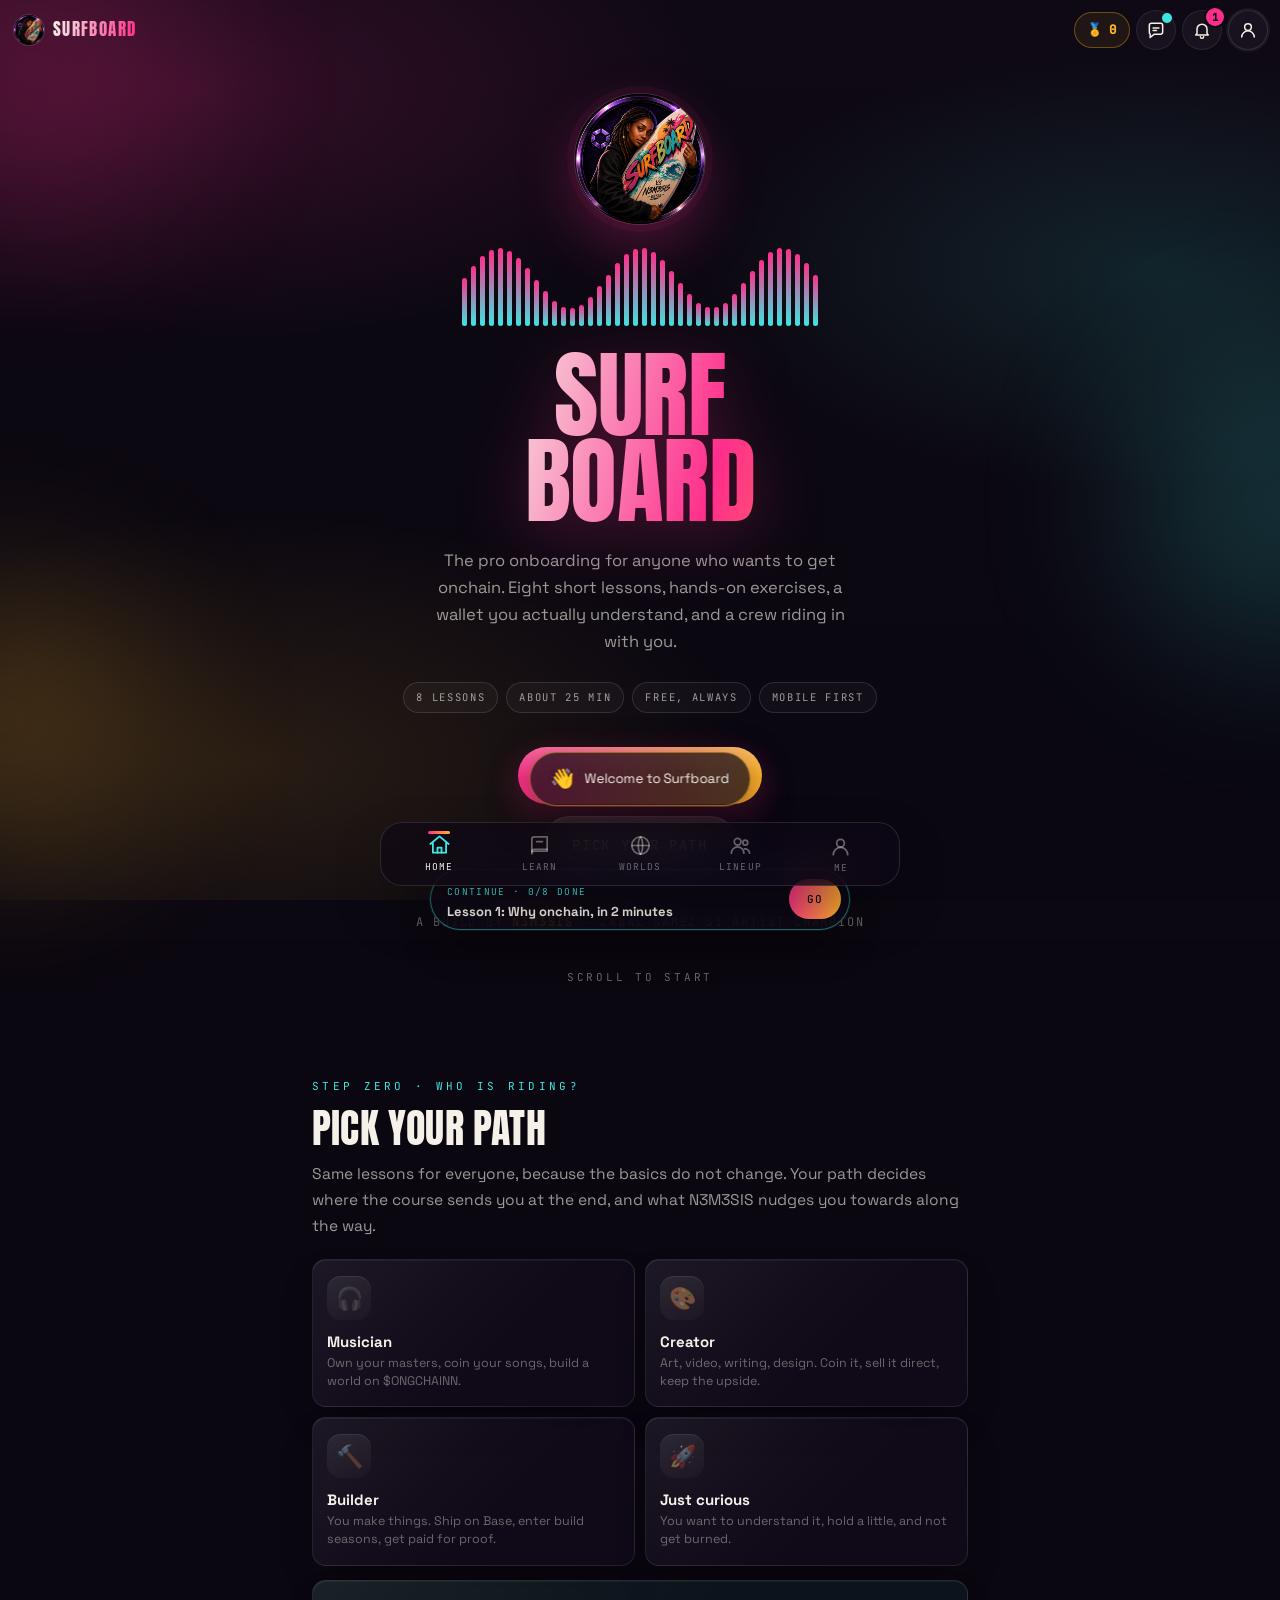
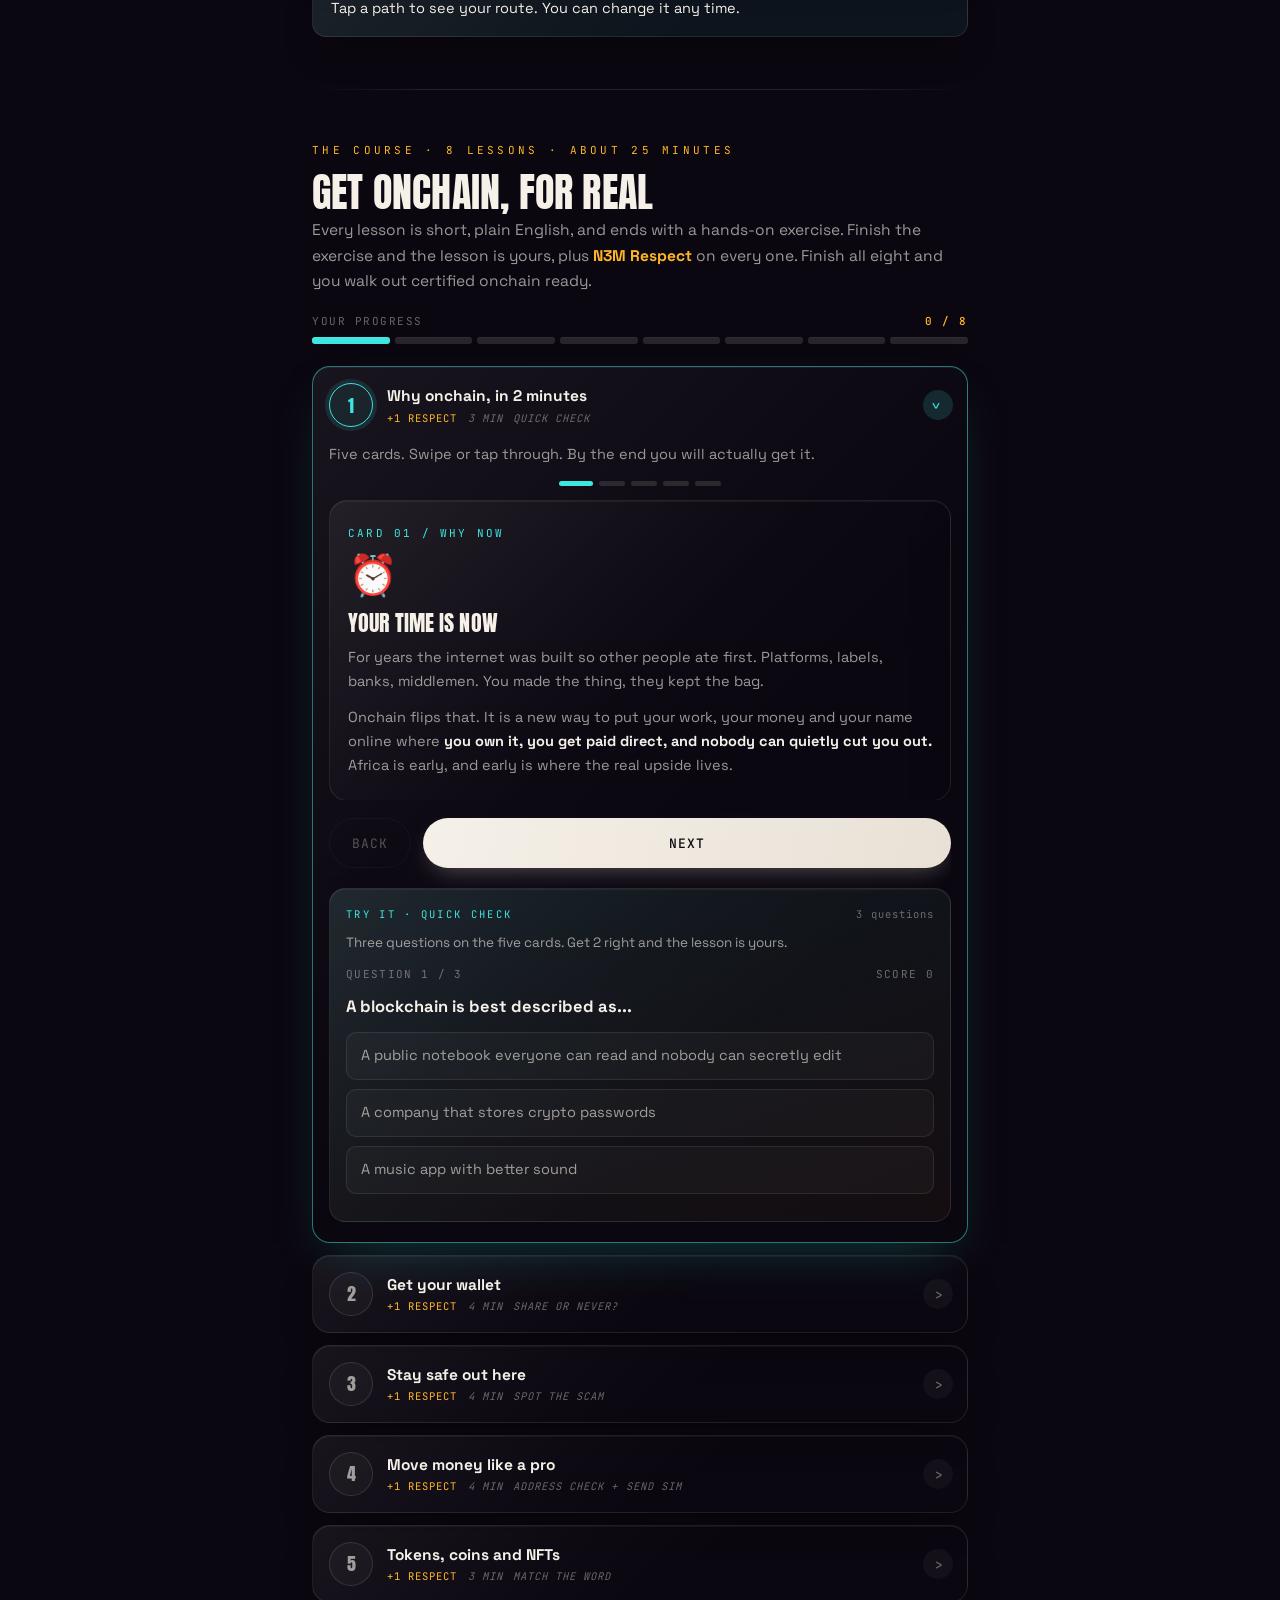
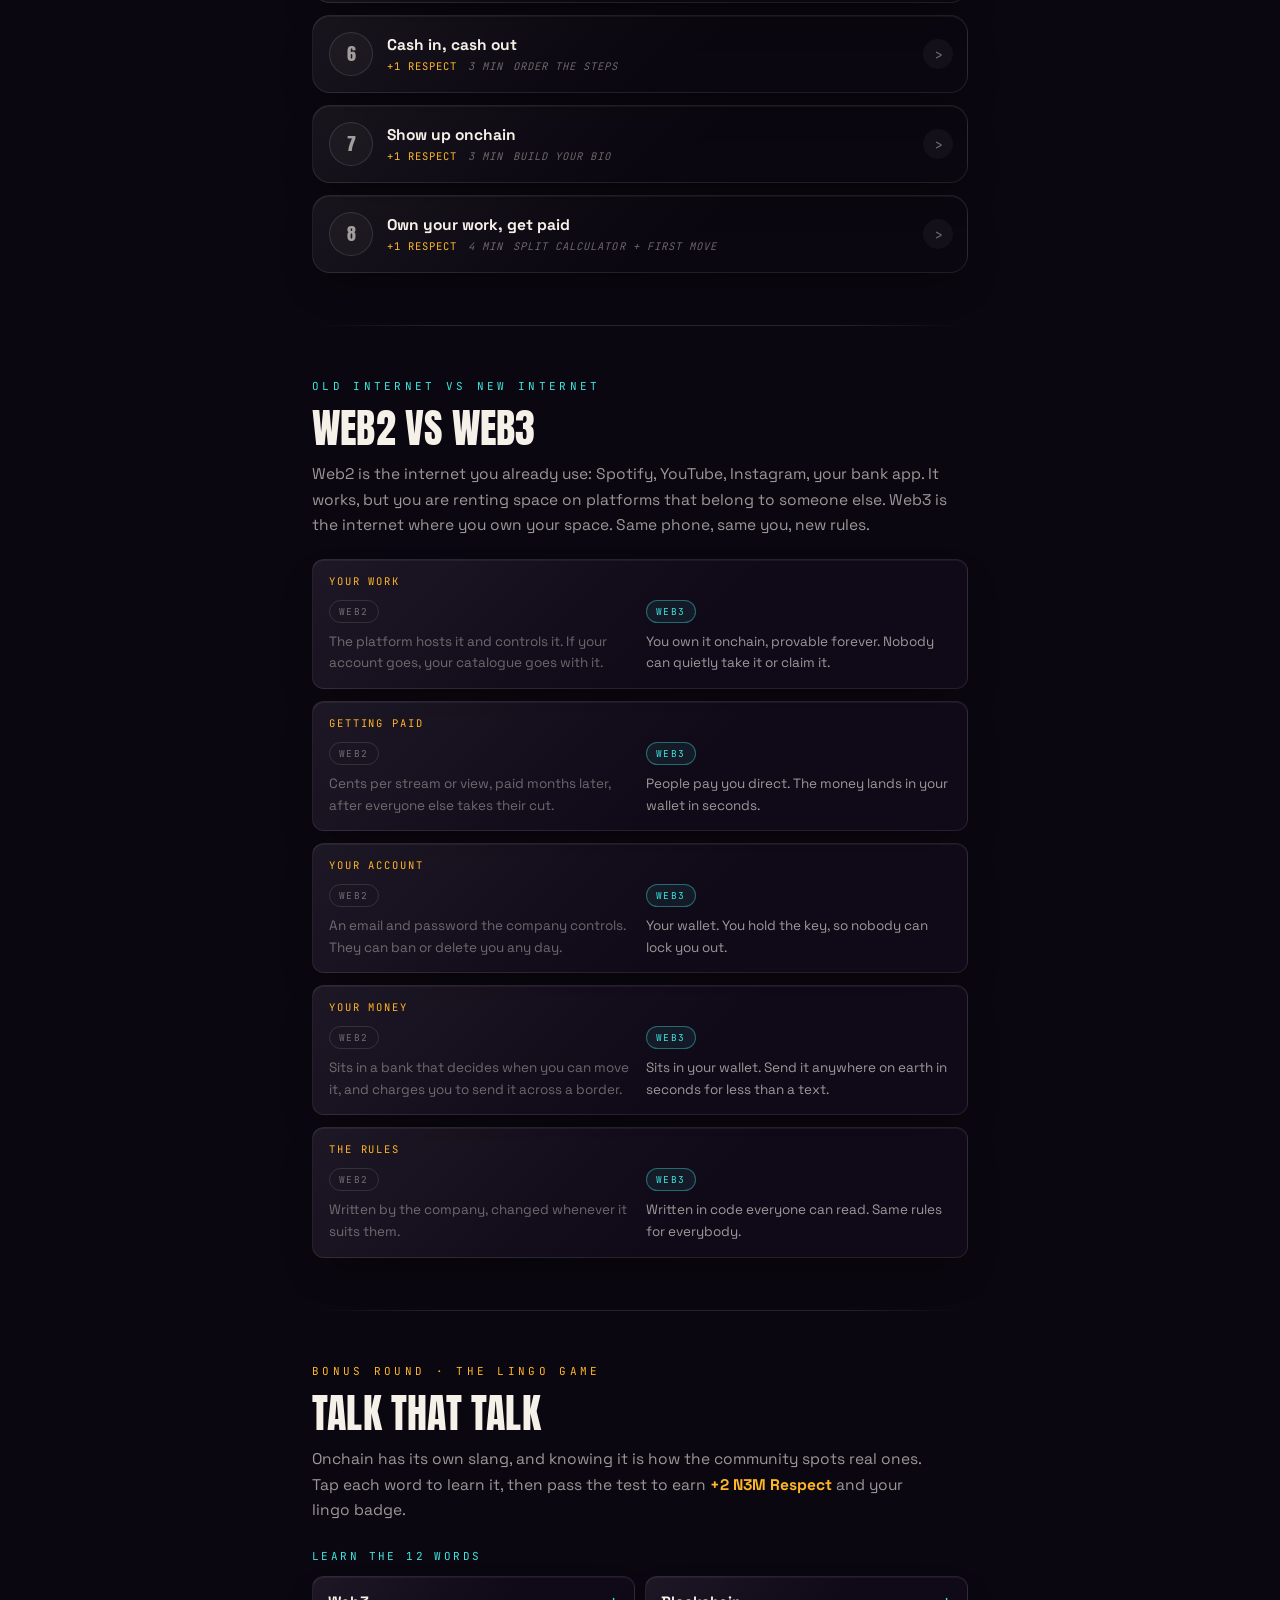
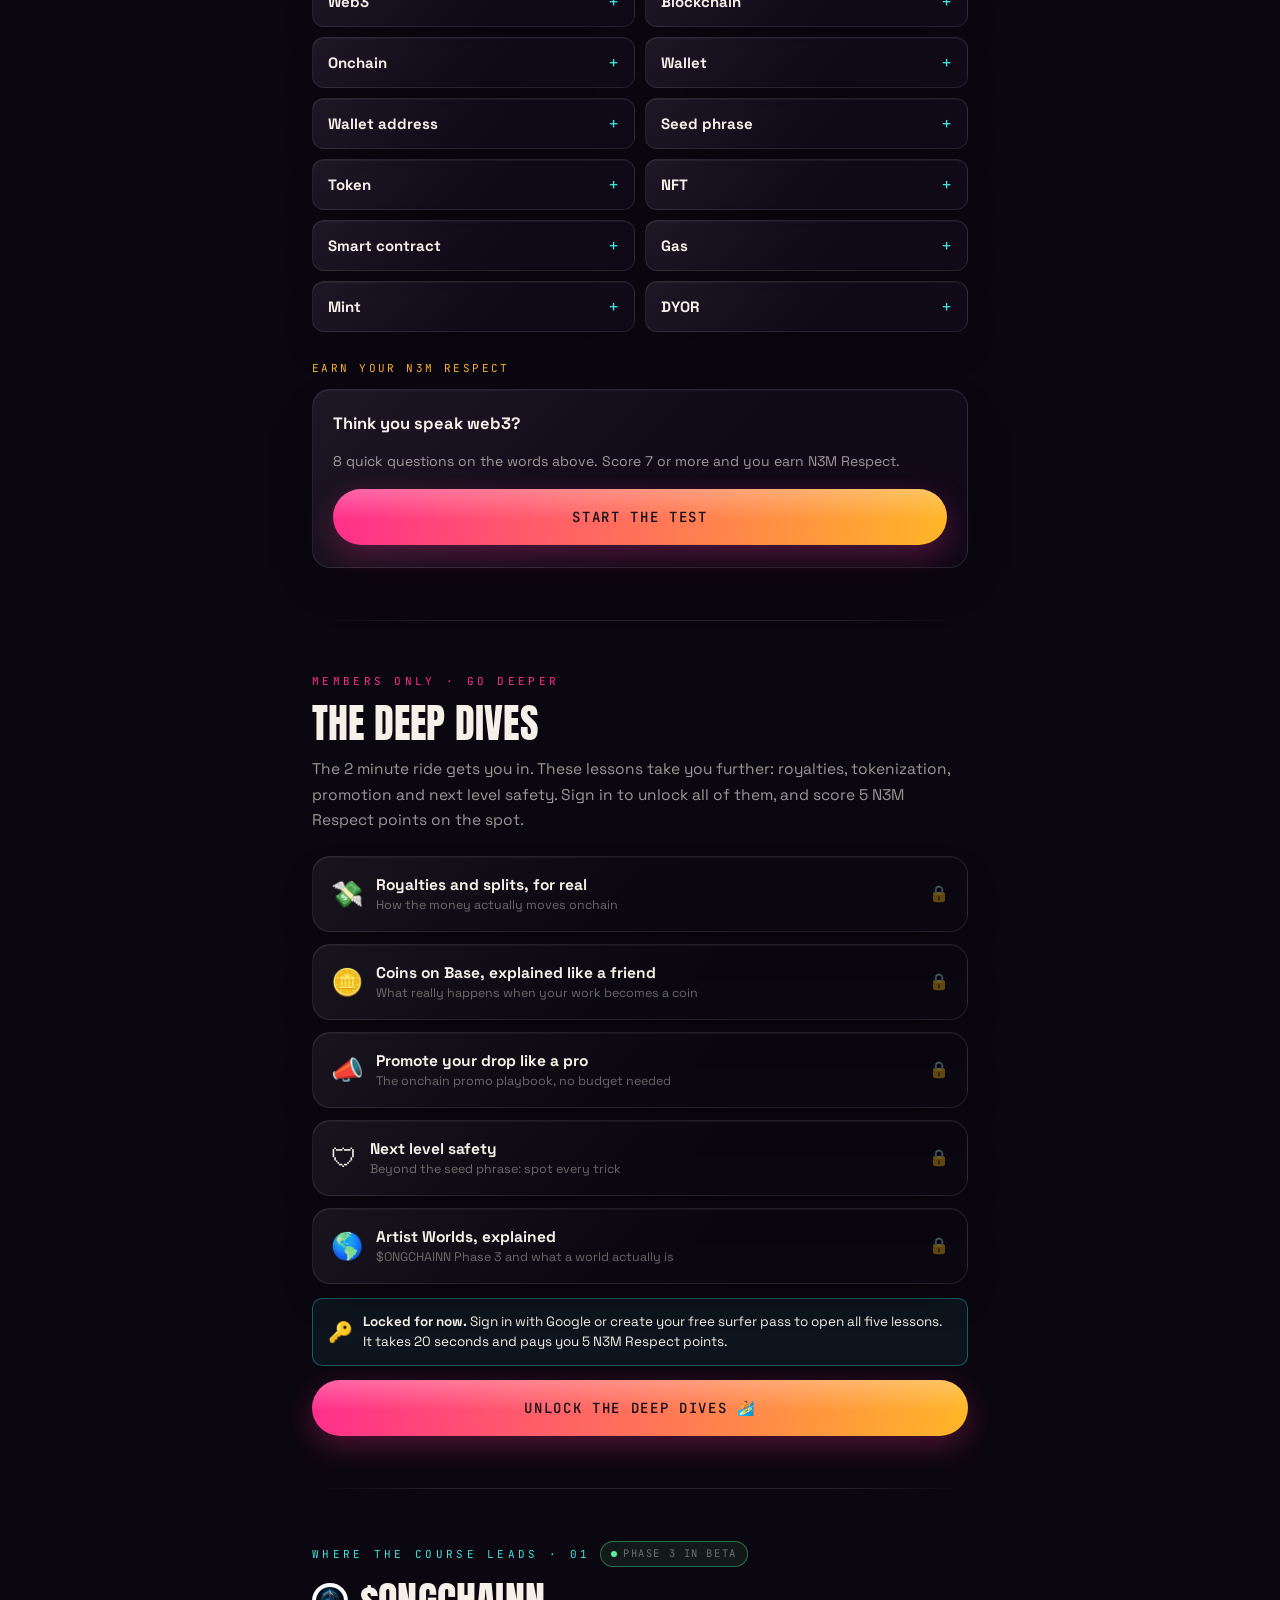
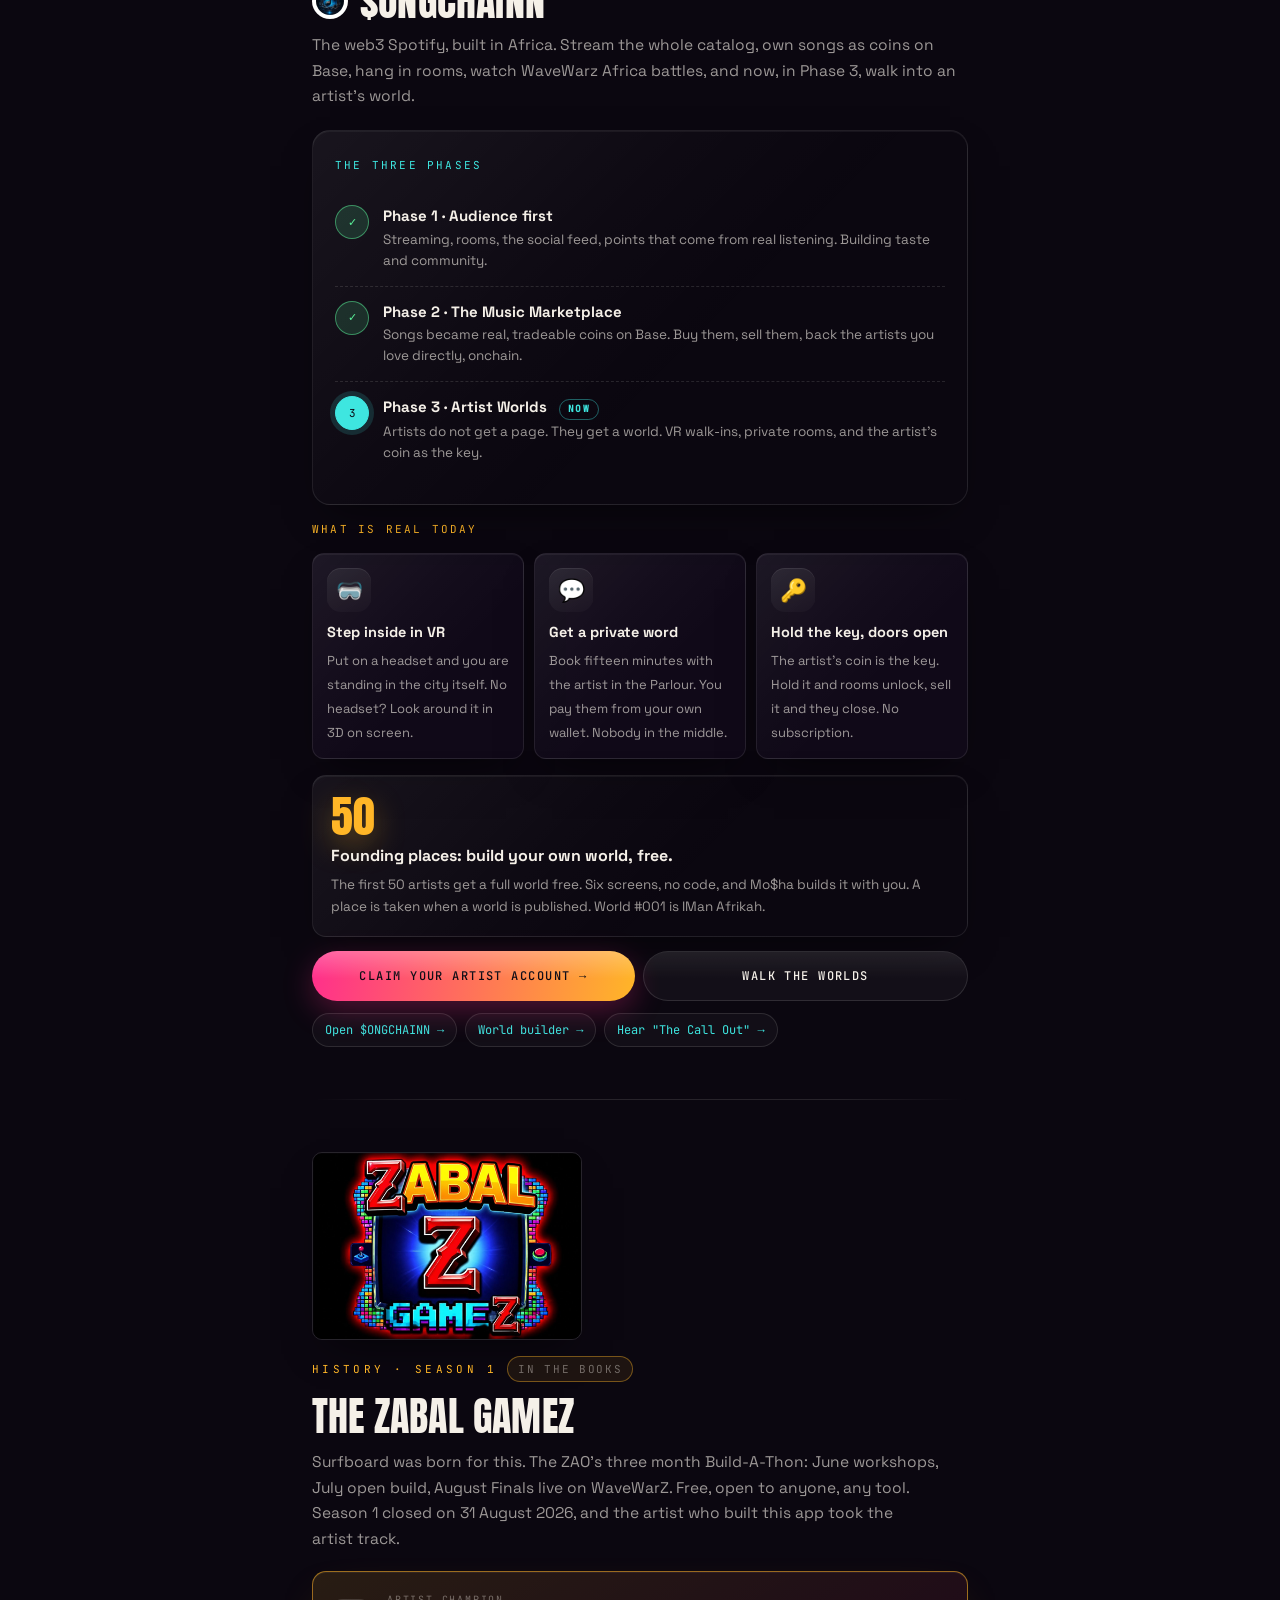
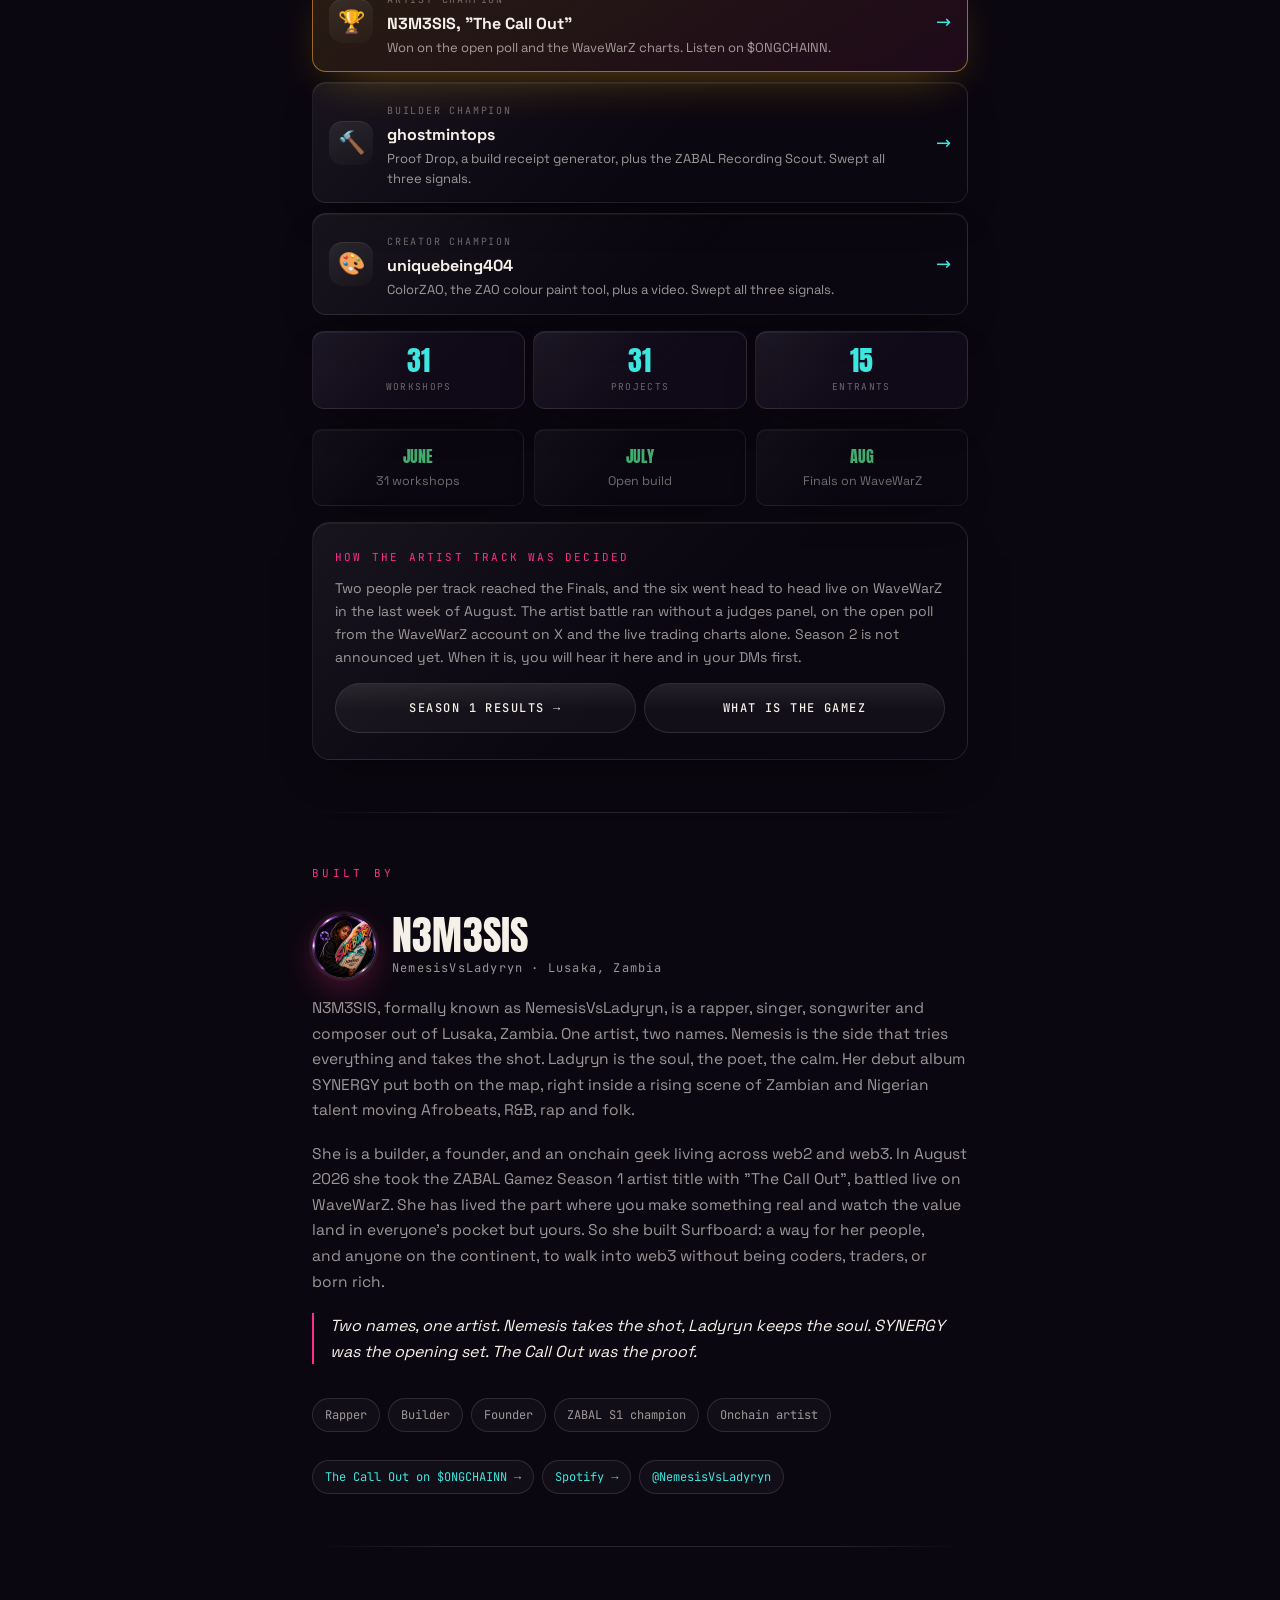
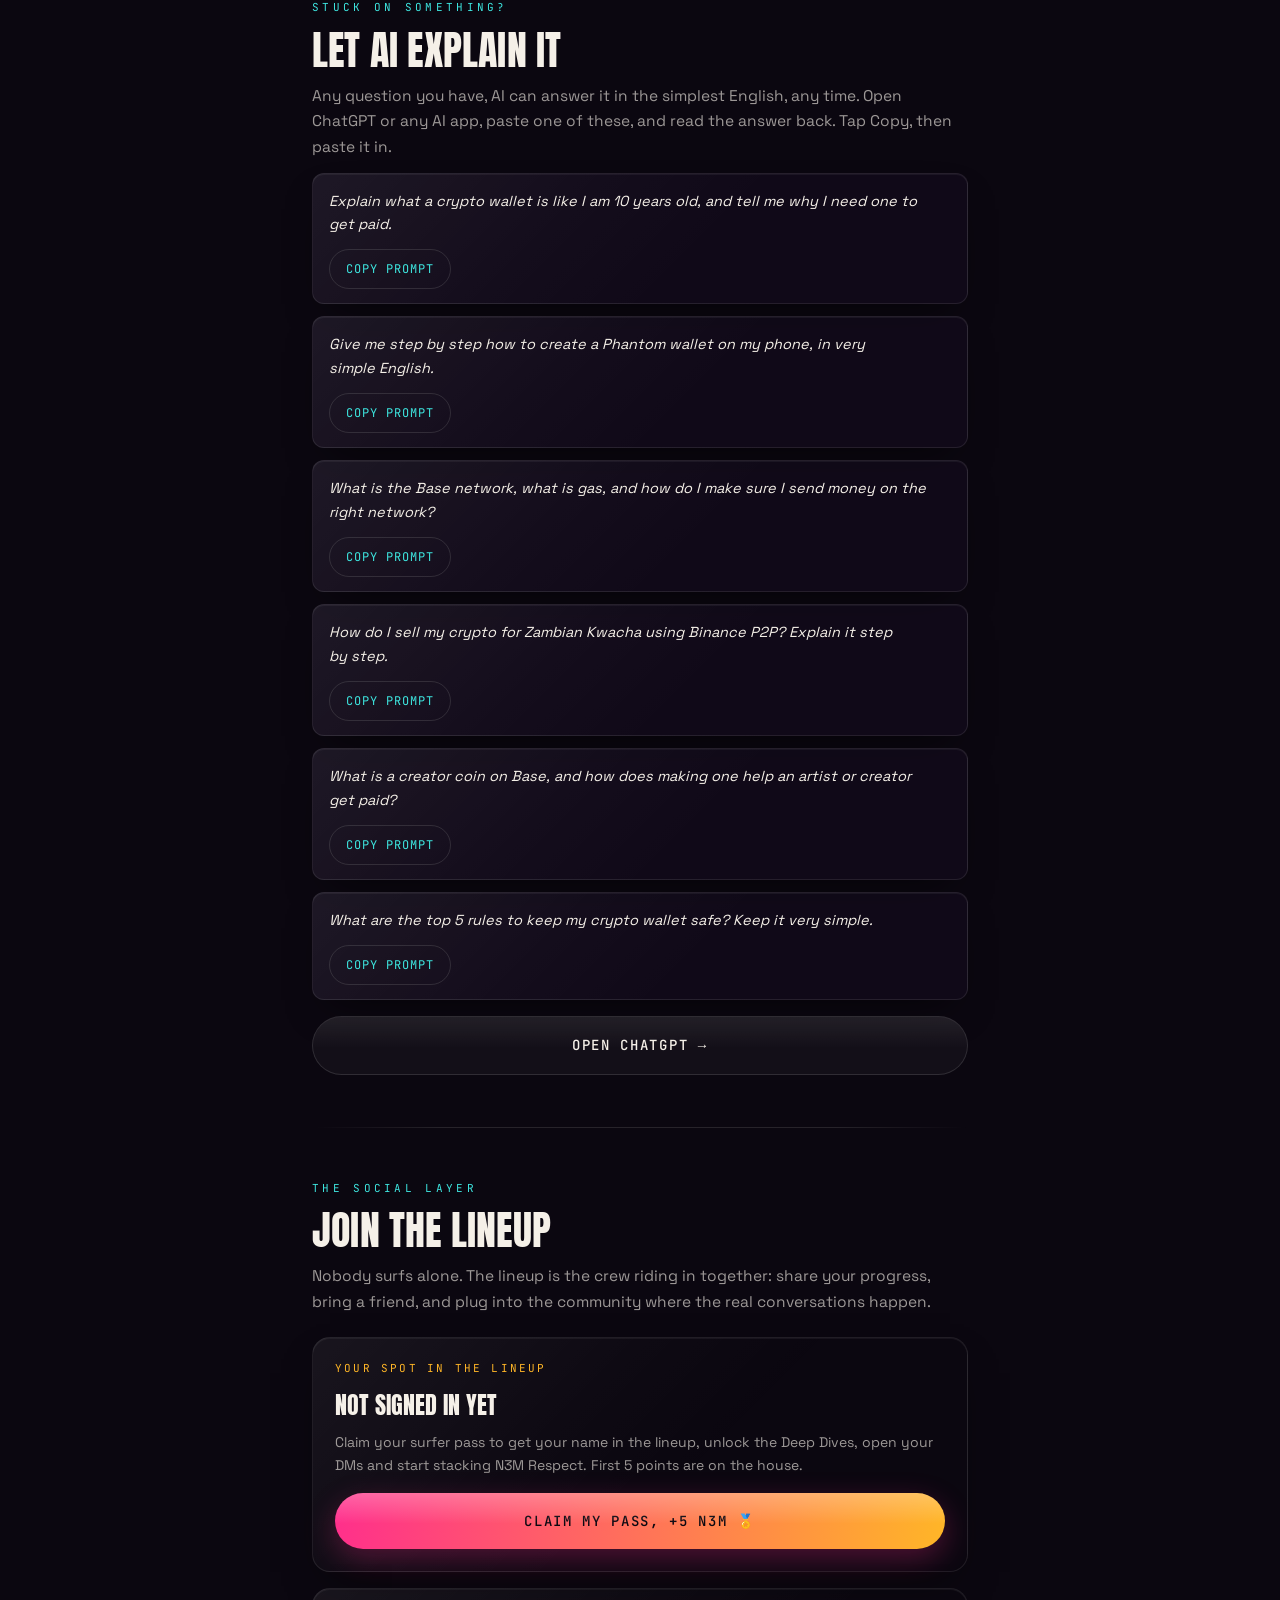
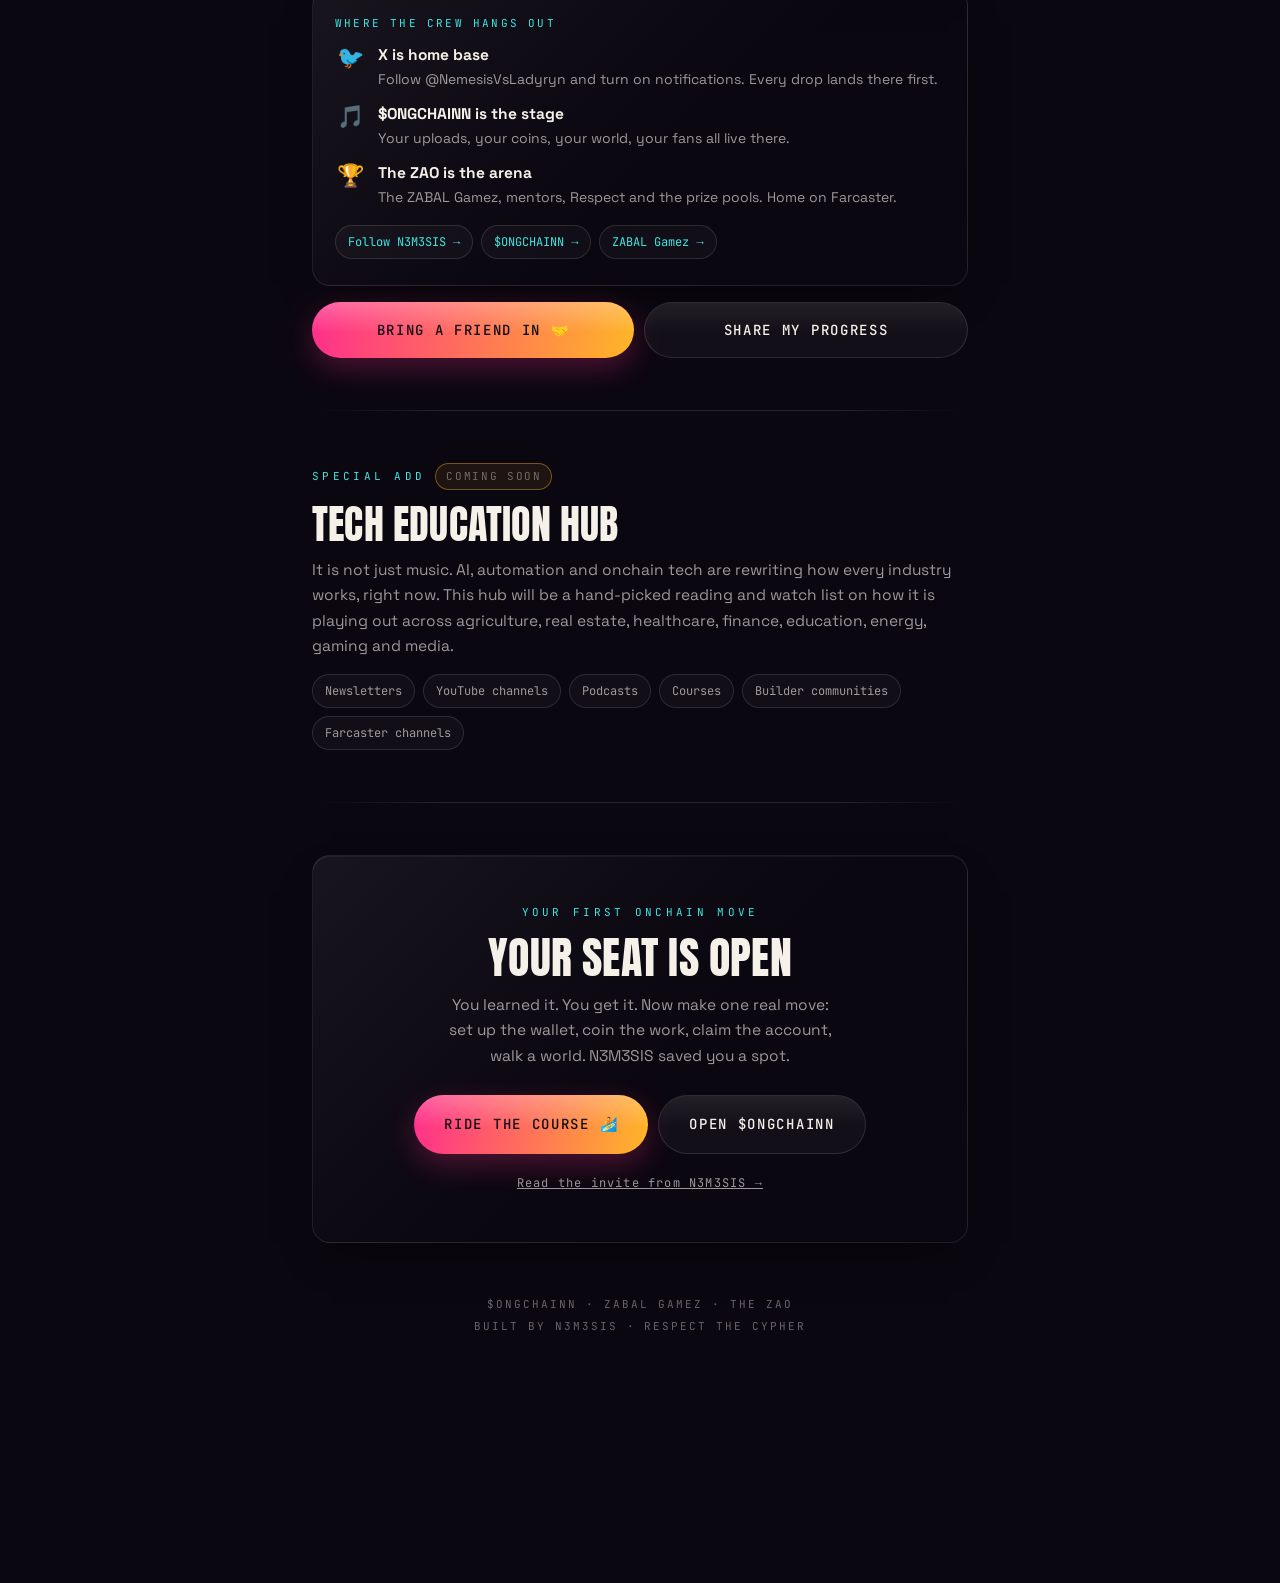
==== commit be5a7aa3: "Premium app-shell polish: glass app bar, bottom tab bar, texture, spring motion, bottom sheets - Sti" ====
--- a/index.html
+++ b/index.html
@@ -799,6 +799,225 @@
   @media (max-width:380px){ .path-grid{ grid-template-columns:1fr; } .path{ min-height:0; } .num .n-n{ font-size:24px; } }
   @media (prefers-reduced-motion: reduce){ *{ animation-duration:0.01ms !important; transition-duration:0.01ms !important; } }
 
+
+  /* =====================================================================
+     PREMIUM POLISH: app shell, texture, glass, motion, mobile-first chrome
+     ===================================================================== */
+  :root{
+    --ease: cubic-bezier(.22, 1, .36, 1);
+    --spring: cubic-bezier(.34, 1.4, .64, 1);
+    --appbar: 60px;
+    --tabbar: 64px;
+    --sheen: linear-gradient(135deg, rgba(255,255,255,0.06) 0%, rgba(255,255,255,0.015) 38%, rgba(255,255,255,0) 60%);
+    --card-shadow: 0 1px 0 rgba(255,255,255,0.05) inset, 0 18px 40px -18px rgba(0,0,0,0.65);
+    --glass: rgba(15,9,22,0.72);
+  }
+  html{ scroll-padding-top: calc(var(--appbar) + 12px); -webkit-text-size-adjust:100%; }
+  body{ padding-bottom: calc(var(--tabbar) + env(safe-area-inset-bottom)); font-feature-settings:"ss01","cv11"; }
+  ::selection{ background:rgba(255,46,140,0.35); color:var(--off); }
+  h1{ letter-spacing:-0.005em; filter:drop-shadow(0 14px 34px rgba(255,46,140,0.28)); }
+  h2{ text-wrap:balance; letter-spacing:0.005em; }
+  p{ text-wrap:pretty; }
+
+  /* ---------- background: aurora mesh + film grain ---------- */
+  body::before{ content:''; position:fixed; inset:0; z-index:0; pointer-events:none;
+    background:
+      radial-gradient(60% 40% at 15% 10%, rgba(255,46,140,0.16), transparent 70%),
+      radial-gradient(50% 35% at 90% 30%, rgba(62,230,224,0.12), transparent 70%),
+      radial-gradient(55% 40% at 20% 85%, rgba(255,182,39,0.12), transparent 70%),
+      linear-gradient(180deg, #0D0813 0%, #0B0710 40%, #090610 100%); }
+  body::after{ content:''; position:fixed; inset:-40px; z-index:1; pointer-events:none; opacity:0.07; mix-blend-mode:overlay;
+    background-image:url("data:image/svg+xml,%3Csvg xmlns='http://www.w3.org/2000/svg' width='220' height='220'%3E%3Cfilter id='n'%3E%3CfeTurbulence type='fractalNoise' baseFrequency='0.9' numOctaves='2' stitchTiles='stitch'/%3E%3CfeColorMatrix values='0 0 0 0 1 0 0 0 0 1 0 0 0 0 1 0 0 0 0.6 0'/%3E%3C/filter%3E%3Crect width='100%25' height='100%25' filter='url(%23n)'/%3E%3C/svg%3E");
+    background-size:220px 220px; animation:grain 1.2s steps(4) infinite; }
+  @keyframes grain{ 0%{ transform:translate(0,0); } 25%{ transform:translate(-12px,8px); } 50%{ transform:translate(10px,-10px); } 75%{ transform:translate(-6px,-14px); } 100%{ transform:translate(0,0); } }
+  .glow{ opacity:0.22; animation:drift 26s var(--ease) infinite alternate; }
+  .glow-2{ animation-duration:32s; animation-delay:-8s; }
+  .glow-3{ animation-duration:38s; animation-delay:-16s; }
+  @keyframes drift{ from{ transform:translate3d(0,0,0) scale(1); } to{ transform:translate3d(60px,-40px,0) scale(1.18); } }
+  .scroll-progress{ z-index:160; height:2px; top:0; }
+
+  /* ---------- app bar (sticky glass) ---------- */
+  .topbar{ top:0; left:0; right:0; z-index:150; height:calc(var(--appbar) + env(safe-area-inset-top));
+    padding:env(safe-area-inset-top) 12px 0 14px; gap:6px; background:transparent; border-bottom:1px solid transparent;
+    transition:background 0.35s var(--ease), border-color 0.35s var(--ease), box-shadow 0.35s var(--ease); }
+  .topbar.solid{ background:var(--glass); backdrop-filter:blur(18px) saturate(160%); -webkit-backdrop-filter:blur(18px) saturate(160%);
+    border-bottom-color:var(--line); box-shadow:0 10px 30px -18px rgba(0,0,0,0.7); }
+  .tb-brand{ display:flex; align-items:center; gap:9px; margin-right:auto; text-decoration:none; color:var(--off);
+    font-family:'Anton', sans-serif; font-size:17px; letter-spacing:0.08em; text-transform:uppercase; opacity:0;
+    transform:translateY(-6px); transition:opacity 0.35s var(--ease), transform 0.35s var(--ease); }
+  .topbar.solid .tb-brand{ opacity:1; transform:none; }
+  .tb-brand img{ width:30px; height:30px; border-radius:50%; box-shadow:0 0 0 1px var(--line); }
+  .tb-brand b{ font-weight:400; background:linear-gradient(100deg, var(--off), var(--magenta)); -webkit-background-clip:text; background-clip:text; color:transparent; }
+  .tb-btn{ width:40px; height:40px; background:rgba(255,255,255,0.04); border-color:rgba(255,255,255,0.08); backdrop-filter:none;
+    transition:transform 0.15s var(--spring), background 0.2s, border-color 0.2s; }
+  .tb-btn:active{ transform:scale(0.9); background:rgba(255,255,255,0.08); }
+  .tb-btn svg{ width:20px; height:20px; }
+  .tb-chip{ height:36px; padding:0 12px; background:rgba(255,182,39,0.08); border-color:rgba(255,182,39,0.35); backdrop-filter:none; font-size:12.5px; }
+  .tb-avatar{ box-shadow:0 0 0 2px rgba(255,255,255,0.06); }
+  .tb-avatar.out{ background:rgba(255,255,255,0.04); }
+  .tb-count{ box-shadow:0 0 0 2px var(--ink); }
+  header{ padding-top:calc(var(--appbar) + 34px); min-height:calc(100svh - var(--tabbar)); }
+  .hero-logo{ box-shadow:0 0 0 1px var(--line), 0 0 0 8px rgba(255,46,140,0.06), 0 24px 60px rgba(255,46,140,0.28); animation:float 6s ease-in-out infinite; }
+  @keyframes float{ 0%,100%{ transform:translateY(0); } 50%{ transform:translateY(-6px); } }
+  .hero-ring{ background:var(--glass); backdrop-filter:blur(12px); box-shadow:var(--card-shadow); }
+  .hero-stats{ display:flex; justify-content:center; gap:8px; flex-wrap:wrap; margin-top:18px; }
+  .hero-stats span{ font-family:'JetBrains Mono', monospace; font-size:10.5px; letter-spacing:0.16em; text-transform:uppercase; color:var(--off-dim);
+    padding:7px 12px; border-radius:100px; border:1px solid var(--line); background:rgba(255,255,255,0.03); }
+
+  /* ---------- bottom tab bar ---------- */
+  .tabbar{ position:fixed; left:0; right:0; bottom:0; z-index:150; height:calc(var(--tabbar) + env(safe-area-inset-bottom));
+    padding:6px 8px env(safe-area-inset-bottom); display:flex; align-items:stretch; justify-content:space-around;
+    background:var(--glass); backdrop-filter:blur(20px) saturate(160%); -webkit-backdrop-filter:blur(20px) saturate(160%);
+    border-top:1px solid var(--line); box-shadow:0 -12px 30px -18px rgba(0,0,0,0.8); }
+  .tab{ flex:1; display:flex; flex-direction:column; align-items:center; justify-content:center; gap:3px; border:none; background:transparent;
+    color:var(--off-faint); font-family:'JetBrains Mono', monospace; font-size:9.5px; letter-spacing:0.12em; text-transform:uppercase; cursor:pointer;
+    text-decoration:none; border-radius:14px; transition:color 0.25s var(--ease), transform 0.15s var(--spring); position:relative; -webkit-tap-highlight-color:transparent; }
+  .tab:active{ transform:scale(0.92); }
+  .tab svg{ width:23px; height:23px; stroke:currentColor; fill:none; stroke-width:1.8; stroke-linecap:round; stroke-linejoin:round; transition:transform 0.3s var(--spring); }
+  .tab.on{ color:var(--off); }
+  .tab.on svg{ transform:translateY(-1px) scale(1.06); stroke:var(--cyan); }
+  .tab.on::before{ content:''; position:absolute; top:2px; width:22px; height:3px; border-radius:3px; background:linear-gradient(90deg, var(--magenta), var(--gold)); }
+  .tab .t-dot{ position:absolute; top:8px; right:calc(50% - 16px); width:7px; height:7px; border-radius:50%; background:var(--magenta); box-shadow:0 0 0 2px var(--ink); }
+  .tab .t-dot[hidden]{ display:none; }
+  .resume{ bottom:calc(var(--tabbar) + 12px + env(safe-area-inset-bottom)); background:var(--glass); backdrop-filter:blur(16px);
+    box-shadow:0 20px 40px -14px rgba(0,0,0,0.7), 0 0 0 1px rgba(62,230,224,0.12); }
+  .toast{ bottom:calc(var(--tabbar) + 16px + env(safe-area-inset-bottom)); background:var(--glass); backdrop-filter:blur(16px);
+    transform:translateX(-50%) translateY(40px) scale(0.96); opacity:0; visibility:hidden;
+    transition:transform 0.45s var(--spring), opacity 0.3s var(--ease), visibility 0s linear 0.45s; }
+  .toast.show{ transform:translateX(-50%) translateY(0) scale(1); opacity:1; visibility:visible; transition-delay:0s; }
+
+  /* ---------- surfaces: sheen, inner highlight, elevation ---------- */
+  .card, .opp, .lesson, .lc, .dive, .wallet-card, .vs-item, .term, .quiz-box, .prize, .final, .surfer-card, .real, .win, .num, .path, .tl,
+  .modal-card, .auth-card, .guard-card, .cert, .ex, .route-card, .founding, .faq-prompt, .sort-item, .scam-msg, .m-item, .o-item, .move, .co, .pb-preview, .chk, .hero-ring, .ntf{
+    position:relative; background-image:var(--sheen); background-blend-mode:screen; box-shadow:var(--card-shadow);
+    border-color:rgba(255,255,255,0.09); }
+  .card, .opp, .lesson, .lc, .dive, .quiz-box, .prize, .final, .surfer-card, .cert, .modal-card, .auth-card, .guard-card{ border-radius:18px; }
+  .lc.open, .dive.open{ box-shadow:0 1px 0 rgba(255,255,255,0.06) inset, 0 24px 50px -20px rgba(62,230,224,0.25), 0 18px 40px -18px rgba(0,0,0,0.7); }
+  .lc.done{ border-color:rgba(91,242,154,0.35); }
+  .ex{ background-image:var(--sheen), linear-gradient(160deg, rgba(62,230,224,0.08), rgba(255,182,39,0.04)); }
+  .ex.passed{ background-image:var(--sheen), linear-gradient(160deg, rgba(91,242,154,0.10), rgba(255,182,39,0.04)); }
+  .section-line{ background:linear-gradient(90deg, transparent, var(--line) 20%, var(--line) 80%, transparent); }
+  section{ padding:52px 0; }
+
+  /* ---------- buttons: glossy, springy ---------- */
+  .cta-btn{ position:relative; overflow:hidden; transition:transform 0.18s var(--spring), box-shadow 0.25s var(--ease), filter 0.2s; isolation:isolate; }
+  .cta-btn::after{ content:''; position:absolute; inset:0; background:linear-gradient(180deg, rgba(255,255,255,0.28), rgba(255,255,255,0) 55%); pointer-events:none; opacity:0.9; }
+  .cta-btn.ghost::after{ opacity:0.25; }
+  .cta-btn:active{ transform:scale(0.965); box-shadow:0 6px 18px rgba(255,46,140,0.22); }
+  .cta-btn.ghost{ background:rgba(255,255,255,0.035); border-color:rgba(255,255,255,0.12); }
+  .cta-btn.ghost:active{ background:rgba(255,255,255,0.07); }
+  .navbtn, .ex-btn, .q-opt, .term, .path, .move, .m-item, .o-item, .lc-head, .dive-head, .addr.pick, .chip, .copy-btn, .p-action, .panel-x, .dm-send, .rs-go, .tab, .dot{
+    transition:transform 0.16s var(--spring), border-color 0.2s var(--ease), background 0.2s var(--ease), color 0.2s var(--ease), opacity 0.25s; }
+  .navbtn:active, .ex-btn:active, .q-opt:active, .term:active, .path:active, .move:active, .m-item:active, .o-item:active, .addr.pick:active, a.chip:active, .copy-btn:active, .dm-send:active, .rs-go:active{ transform:scale(0.965); }
+  .lc-head:active, .dive-head:active{ background:rgba(255,255,255,0.03); }
+  .navbtn.next{ background:linear-gradient(100deg, var(--off), #E9E1D6); box-shadow:0 10px 24px -10px rgba(245,240,232,0.35); }
+  .q-opt{ background:rgba(255,255,255,0.03); border-color:rgba(255,255,255,0.09); }
+  .q-opt.correct{ background:rgba(91,242,154,0.10); }
+  .q-opt.wrong{ background:rgba(255,46,140,0.10); }
+  .chip{ background:rgba(255,255,255,0.03); }
+  .lc-num{ background:rgba(255,255,255,0.03); }
+  .path .p-i, .real .r-i, .move .mv-i, .win .w-i{ display:inline-flex; align-items:center; justify-content:center; width:44px; height:44px; border-radius:14px;
+    background:linear-gradient(160deg, rgba(255,255,255,0.08), rgba(255,255,255,0.02)); box-shadow:0 1px 0 rgba(255,255,255,0.08) inset; font-size:22px; }
+  .path .p-i{ margin-bottom:12px; }
+  .real .r-i{ margin-bottom:10px; }
+  .win .w-i{ flex-shrink:0; }
+  .path.on .p-i{ background:linear-gradient(160deg, rgba(62,230,224,0.25), rgba(255,46,140,0.12)); }
+
+  /* ---------- inputs: native feel, no iOS zoom ---------- */
+  .field input, .dm-input, .money-in input, textarea, input[type=text], input[type=email], input[type=number]{ font-size:16px !important; }
+  .field input, .dm-input, .g-fb textarea{ background:rgba(0,0,0,0.28); border-color:rgba(255,255,255,0.1); box-shadow:0 1px 0 rgba(255,255,255,0.04) inset;
+    transition:border-color 0.2s var(--ease), box-shadow 0.2s var(--ease); }
+  .field input:focus, .dm-input:focus, .g-fb textarea:focus{ box-shadow:0 0 0 4px rgba(62,230,224,0.14); }
+  input[type=range]{ -webkit-appearance:none; appearance:none; background:transparent; }
+  input[type=range]::-webkit-slider-runnable-track{ height:6px; border-radius:3px; background:linear-gradient(90deg, var(--gold), var(--magenta)); }
+  input[type=range]::-webkit-slider-thumb{ -webkit-appearance:none; width:26px; height:26px; margin-top:-10px; border-radius:50%; background:var(--off);
+    box-shadow:0 2px 10px rgba(0,0,0,0.5), 0 0 0 4px rgba(245,240,232,0.15); border:none; }
+  input[type=range]::-moz-range-track{ height:6px; border-radius:3px; background:linear-gradient(90deg, var(--gold), var(--magenta)); }
+  input[type=range]::-moz-range-thumb{ width:26px; height:26px; border-radius:50%; background:var(--off); border:none; box-shadow:0 2px 10px rgba(0,0,0,0.5); }
+  .chk input{ -webkit-appearance:none; appearance:none; width:22px; height:22px; border-radius:7px; border:1.5px solid rgba(255,255,255,0.2); background:rgba(0,0,0,0.25);
+    display:grid; place-items:center; transition:background 0.2s, border-color 0.2s; }
+  .chk input::before{ content:''; width:11px; height:6px; border-left:2.5px solid var(--ink); border-bottom:2.5px solid var(--ink); transform:rotate(-45deg) scale(0); transition:transform 0.2s var(--spring); margin-top:-3px; }
+  .chk input:checked{ background:var(--cyan); border-color:var(--cyan); }
+  .chk input:checked::before{ transform:rotate(-45deg) scale(1); }
+
+  /* ---------- smooth accordions (grid rows instead of display none) ---------- */
+  .lc-body, .dive-body{ display:grid !important; grid-template-rows:0fr; padding-top:0; padding-bottom:0; overflow:hidden;
+    transition:grid-template-rows 0.5s var(--ease), padding 0.5s var(--ease); animation:none; }
+  .lc.open .lc-body{ grid-template-rows:1fr; padding-bottom:20px; }
+  .dive.open .dive-body{ grid-template-rows:1fr; padding-bottom:20px; }
+  .acc-inner{ min-height:0; overflow:hidden; opacity:0; transform:translateY(-6px); transition:opacity 0.4s var(--ease) 0.08s, transform 0.5s var(--ease); }
+  .lc.open .acc-inner, .dive.open .acc-inner{ opacity:1; transform:none; }
+  .lc-body{ padding-left:16px; padding-right:16px; }
+  .dive-body{ padding-left:18px; padding-right:18px; }
+
+  /* ---------- reveal: softer, staggered ---------- */
+  .reveal{ transform:translateY(18px) scale(0.985); transition:opacity 0.8s var(--ease), transform 0.9s var(--ease); }
+  .reveal.in{ transform:none; }
+  .path-grid.in .path, .real-grid .real, .win-grid.in .win, .num-grid.in .num{ animation:rise 0.7s var(--ease) both; }
+  .path-grid.in .path:nth-child(2), .win-grid.in .win:nth-child(2), .num-grid.in .num:nth-child(2){ animation-delay:0.08s; }
+  .path-grid.in .path:nth-child(3), .win-grid.in .win:nth-child(3), .num-grid.in .num:nth-child(3){ animation-delay:0.16s; }
+  .path-grid.in .path:nth-child(4){ animation-delay:0.24s; }
+  @keyframes rise{ from{ opacity:0; transform:translateY(14px); } to{ opacity:1; transform:none; } }
+
+  /* ---------- panels: side sheet on desktop, bottom sheet on mobile ---------- */
+  .panel{ background:rgba(3,2,6,0.55); backdrop-filter:blur(6px); animation:dim 0.3s var(--ease); }
+  @keyframes dim{ from{ opacity:0; } to{ opacity:1; } }
+  .panel-card{ background:linear-gradient(170deg, #16101F, #0E0916); border-left-color:rgba(255,255,255,0.09); box-shadow:-20px 0 60px rgba(0,0,0,0.6); animation:slidein 0.4s var(--spring); }
+  .panel-head{ background:rgba(255,255,255,0.02); }
+  .modal{ background:rgba(3,2,6,0.62); backdrop-filter:blur(10px); animation:dim 0.3s var(--ease); }
+  .modal-card, .auth-card{ animation:popup 0.45s var(--spring); }
+  @keyframes popup{ from{ opacity:0; transform:translateY(16px) scale(0.97); } to{ opacity:1; transform:none; } }
+  @media (max-width:640px){
+    .panel{ align-items:flex-end; justify-content:stretch; }
+    .panel-card{ max-width:none; height:auto; max-height:88svh; border-left:none; border-top:1px solid rgba(255,255,255,0.12); border-radius:24px 24px 0 0;
+      animation:sheetup 0.45s var(--spring); box-shadow:0 -30px 80px rgba(0,0,0,0.7); }
+    .panel-card::before{ content:''; display:block; width:40px; height:4px; border-radius:2px; background:rgba(255,255,255,0.22); margin:10px auto 0; }
+    .panel-head{ padding-top:10px; }
+    .panel-body{ max-height:60svh; }
+    #dmPanel .panel-body{ min-height:38svh; }
+    @keyframes sheetup{ from{ transform:translateY(60px); opacity:0; } to{ transform:none; opacity:1; } }
+    .modal{ align-items:flex-end; padding:0; }
+    .modal-card, .auth-card{ max-width:none; border-radius:24px 24px 0 0; border-bottom:none; padding-bottom:calc(26px + env(safe-area-inset-bottom)); animation:sheetup 0.45s var(--spring); }
+    .modal-card::before, .auth-card::before{ content:''; display:block; width:40px; height:4px; border-radius:2px; background:rgba(255,255,255,0.22); margin:-10px auto 16px; }
+  }
+
+  /* ---------- notifications / dm polish ---------- */
+  .msg.them{ background:rgba(255,255,255,0.05); border-color:rgba(255,255,255,0.08); }
+  .msg.me{ box-shadow:0 8px 24px -12px rgba(255,46,140,0.5); }
+  .dm-send{ box-shadow:0 8px 20px -8px rgba(255,46,140,0.6); }
+
+  /* ---------- course chrome ---------- */
+  .cm-track i{ height:7px; box-shadow:0 1px 0 rgba(255,255,255,0.05) inset; }
+  .lc-head{ padding:16px 14px 16px 16px; }
+  .lc-num{ width:44px; height:44px; font-size:18px; }
+  .lc.next .lc-num{ background:rgba(62,230,224,0.08); }
+  .lc-chev{ width:30px; height:30px; display:flex; align-items:center; justify-content:center; border-radius:50%; background:rgba(255,255,255,0.04); font-size:16px; }
+  .lc.open .lc-chev{ background:rgba(62,230,224,0.14); }
+  .ex{ border-radius:16px; }
+  .cert{ box-shadow:0 30px 80px -30px rgba(255,182,39,0.35), var(--card-shadow); }
+  .cert::after{ content:''; position:absolute; inset:0; pointer-events:none; background:linear-gradient(115deg, transparent 30%, rgba(255,255,255,0.08) 45%, transparent 60%);
+    background-size:250% 100%; animation:shine 4.5s var(--ease) infinite; }
+  @keyframes shine{ 0%{ background-position:120% 0; } 100%{ background-position:-120% 0; } }
+  .founding .f-n{ text-shadow:0 10px 30px rgba(255,182,39,0.35); }
+  .win.hero-win{ box-shadow:0 20px 50px -22px rgba(255,182,39,0.45), var(--card-shadow); }
+  .zabal-banner{ box-shadow:var(--card-shadow); border:1px solid var(--line); }
+  .nem-avatar{ box-shadow:0 0 0 3px rgba(255,255,255,0.05), 0 12px 30px rgba(255,46,140,0.25); }
+
+  /* ---------- desktop refinements ---------- */
+  @media (min-width:720px){
+    .tabbar{ left:50%; right:auto; bottom:14px; transform:translateX(-50%); width:min(520px, calc(100vw - 32px)); height:var(--tabbar); padding:6px 8px;
+      border:1px solid var(--line); border-radius:22px; box-shadow:0 24px 60px -20px rgba(0,0,0,0.8); }
+    body{ padding-bottom:calc(var(--tabbar) + 30px); }
+    .resume{ bottom:calc(var(--tabbar) + 26px); }
+    .toast{ bottom:calc(var(--tabbar) + 30px); }
+    .lc-head:hover, .dive-head:hover{ background:rgba(255,255,255,0.025); }
+    .path:hover, .move:hover, .win:hover, .real:hover, .term:hover{ border-color:rgba(255,255,255,0.18); transform:translateY(-2px); }
+    .cta-btn:hover{ filter:brightness(1.06); box-shadow:0 14px 36px rgba(255,46,140,0.32); }
+    .cta-btn.ghost:hover{ box-shadow:none; background:rgba(255,255,255,0.06); }
+    .tab:hover{ color:var(--off-dim); }
+  }
+  @media (prefers-reduced-motion: reduce){ body::after{ animation:none; } .glow, .hero-logo, .cert::after{ animation:none !important; } }
+
 </style>
 </head>
 <body>
@@ -810,17 +1029,18 @@
 
 <!-- ================= TOPBAR: points / DMs / notifications / account ================= -->
 <div class="topbar" id="topbar">
+  <a class="tb-brand" href="#top" aria-label="Surfboard, back to top"><img src="logo.png" alt="" width="30" height="30"><b>Surfboard</b></a>
   <button class="tb-chip" id="tbPoints" type="button" aria-label="Your N3M Respect points">&#127941; <b id="tbPointsN">0</b></button>
-  <button class="tb-btn" id="tbDm" type="button" aria-label="Direct messages">&#128172;<span class="tb-dot" id="dmDot" hidden></span></button>
-  <button class="tb-btn" id="tbBell" type="button" aria-label="Notifications">&#128276;<span class="tb-count" id="bellCount" hidden>0</span></button>
-  <button class="tb-btn tb-avatar out" id="tbAvatar" type="button" aria-label="Your account">&#127940;</button>
+  <button class="tb-btn" id="tbDm" type="button" aria-label="Direct messages"><svg viewBox="0 0 24 24" fill="none" stroke="currentColor" stroke-width="1.8" stroke-linecap="round" stroke-linejoin="round" aria-hidden="true"><path d="M4 6.5A2.5 2.5 0 0 1 6.5 4h11A2.5 2.5 0 0 1 20 6.5v8a2.5 2.5 0 0 1-2.5 2.5H10l-5 4v-4A2.5 2.5 0 0 1 4 14.5z"/><path d="M8.5 9.5h7M8.5 12.5h4"/></svg><span class="tb-dot" id="dmDot" hidden></span></button>
+  <button class="tb-btn" id="tbBell" type="button" aria-label="Notifications"><svg viewBox="0 0 24 24" fill="none" stroke="currentColor" stroke-width="1.8" stroke-linecap="round" stroke-linejoin="round" aria-hidden="true"><path d="M6 16V11a6 6 0 0 1 12 0v5l1.5 2h-15z"/><path d="M10 20a2 2 0 0 0 4 0"/></svg><span class="tb-count" id="bellCount" hidden>0</span></button>
+  <button class="tb-btn tb-avatar out" id="tbAvatar" type="button" aria-label="Your account"><svg viewBox="0 0 24 24" fill="none" stroke="currentColor" stroke-width="1.8" stroke-linecap="round" stroke-linejoin="round" aria-hidden="true"><circle cx="12" cy="8.5" r="4"/><path d="M4.5 20.5a7.5 7.5 0 0 1 15 0"/></svg></button>
 </div>
 
 <svg width="0" height="0" style="position:absolute" aria-hidden="true">
   <defs><linearGradient id="ringGrad" x1="0" y1="0" x2="1" y2="1"><stop offset="0" stop-color="#FFB627"/><stop offset="1" stop-color="#FF2E8C"/></linearGradient></defs>
 </svg>
 
-<div class="wrap">
+<div class="wrap" id="top">
 
   <!-- ================= HERO ================= -->
   <header>
@@ -832,6 +1052,7 @@
       <svg class="ring" viewBox="0 0 46 46" aria-hidden="true"><circle class="r-bg" cx="23" cy="23" r="19"></circle><circle class="r-fg" id="ringFg" cx="23" cy="23" r="19" stroke-dasharray="119.4" stroke-dashoffset="119.4"></circle></svg>
       <div><b id="ringTitle">Welcome back</b><span id="ringSub">0 of 8 lessons</span></div>
     </div>
+    <div class="hero-stats" aria-label="Course facts"><span>8 lessons</span><span>About 25 min</span><span>Free, always</span><span>Mobile first</span></div>
     <div class="hero-cta">
       <a href="#course" class="cta-btn" id="heroStart">Start the course <span aria-hidden="true">&#127940;</span></a>
       <a href="#paths" class="cta-btn ghost">Pick your path</a>
@@ -1491,6 +1712,15 @@
 
 </div>
 
+<!-- ================= BOTTOM TAB BAR ================= -->
+<nav class="tabbar" id="tabbar" aria-label="Sections">
+  <a class="tab on" href="#top" data-tab="home"><svg viewBox="0 0 24 24" aria-hidden="true"><path d="M3 11.5 12 4l9 7.5"/><path d="M5.5 10.5V20h13v-9.5"/><path d="M10 20v-5h4v5"/></svg>Home</a>
+  <a class="tab" href="#course" data-tab="learn"><svg viewBox="0 0 24 24" aria-hidden="true"><path d="M4 5.5A2.5 2.5 0 0 1 6.5 3H20v15H6.5A2.5 2.5 0 0 0 4 20.5z"/><path d="M4 18.5A2.5 2.5 0 0 1 6.5 16H20"/><path d="M9 8h6"/></svg>Learn</a>
+  <a class="tab" href="#songchainn" data-tab="worlds"><svg viewBox="0 0 24 24" aria-hidden="true"><circle cx="12" cy="12" r="9"/><path d="M3 12h18"/><path d="M12 3c3 3.2 3 14.8 0 18"/><path d="M12 3c-3 3.2-3 14.8 0 18"/></svg>Worlds</a>
+  <a class="tab" href="#community" data-tab="lineup"><svg viewBox="0 0 24 24" aria-hidden="true"><circle cx="9" cy="8" r="3.5"/><path d="M2.5 20a6.5 6.5 0 0 1 13 0"/><circle cx="17" cy="9" r="2.5"/><path d="M16 15.5a5 5 0 0 1 5.5 4.5"/></svg>Lineup</a>
+  <button class="tab" type="button" data-tab="me" id="tabMe"><svg viewBox="0 0 24 24" aria-hidden="true"><circle cx="12" cy="8.5" r="4"/><path d="M4.5 20.5a7.5 7.5 0 0 1 15 0"/></svg><span class="t-dot" id="meDot" hidden></span>Me</button>
+</nav>
+
 <!-- ================= RESUME BAR ================= -->
 <div class="resume" id="resumeBar" role="complementary" aria-label="Continue the course">
   <div class="rs-t"><span id="rsLabel">Continue</span><b id="rsTitle">Lesson 1: Why onchain</b></div>
@@ -2360,6 +2590,34 @@
       });
     }
 
+    /* ---------- app shell: accordion wrappers, solid app bar, tab bar ---------- */
+    document.querySelectorAll('.lc-body, .dive-body').forEach(function(b){
+      const inner = document.createElement('div'); inner.className = 'acc-inner';
+      while(b.firstChild) inner.appendChild(b.firstChild);
+      b.appendChild(inner);
+    });
+    const topbar = el('topbar');
+    function solidBar(){ topbar.classList.toggle('solid', window.scrollY > 40); }
+    window.addEventListener('scroll', solidBar, {passive:true}); solidBar();
+    const TABS = {home:['top'], learn:['paths','course','vs','lingo','deepdives'], worlds:['songchainn','zabal','nemesis'], lineup:['ask','community','techedu']};
+    const tabFor = {};
+    Object.keys(TABS).forEach(function(t){ TABS[t].forEach(function(id){ tabFor[id] = t; }); });
+    let currentTab = 'home';
+    function setTab(t){ if(t===currentTab) return; currentTab = t; document.querySelectorAll('.tab').forEach(function(b){ b.classList.toggle('on', b.dataset.tab===t); }); }
+    const SECS = ['paths','course','vs','lingo','deepdives','songchainn','zabal','nemesis','ask','community','techedu'].map(function(id){ return el(id); }).filter(Boolean);
+    let tabTick = false;
+    function trackTab(){
+      tabTick = false;
+      const mid = window.scrollY + window.innerHeight*0.42;
+      let t = 'home';
+      for(let i=0;i<SECS.length;i++){ const s=SECS[i]; if(s.offsetTop <= mid) t = tabFor[s.id] || t; }
+      setTab(t);
+    }
+    window.addEventListener('scroll', trackTab, {passive:true});
+    window.addEventListener('resize', trackTab); trackTab();
+    document.querySelectorAll('.tab[href]').forEach(function(a){ a.addEventListener('click', function(){ buzz(6); track('tab', {tab:a.dataset.tab}); }); });
+    el('tabMe').addEventListener('click', function(){ buzz(6); track('tab', {tab:'me'}); if(window.sbOpenAuth) window.sbOpenAuth(); });
+
     /* ---------- render all exercises ---------- */
     function renderEx(node){
       const k = node.dataset.ex;
@@ -2499,7 +2757,7 @@
       renderSurferCard();
       return true;
     }
-    function renderPointsChip(){ const n = el('tbPointsN'); if(n) n.textContent = points(); }
+    function renderPointsChip(){ const n = el('tbPointsN'); if(n) n.textContent = points(); const md = el('meDot'); if(md) md.hidden = !(points()>=REWARD_AT && !reward.claimed); }
     function checkReward(){
       if(points()>=REWARD_AT && !reward.notified){
         reward.notified = true; sSet('sb_reward', reward);
@@ -2567,7 +2825,7 @@
         a.innerHTML = profile.picture ? '<img src="'+esc(profile.picture)+'" alt="" style="width:100%;height:100%;border-radius:50%;object-fit:cover" referrerpolicy="no-referrer">' : esc(name1().charAt(0).toUpperCase());
       } else {
         a.classList.add('out');
-        a.innerHTML = '&#127940;';
+        a.innerHTML = '<svg viewBox="0 0 24 24" fill="none" stroke="currentColor" stroke-width="1.8" stroke-linecap="round" stroke-linejoin="round" aria-hidden="true"><circle cx="12" cy="8.5" r="4"/><path d="M4.5 20.5a7.5 7.5 0 0 1 15 0"/></svg>';
       }
     }
 
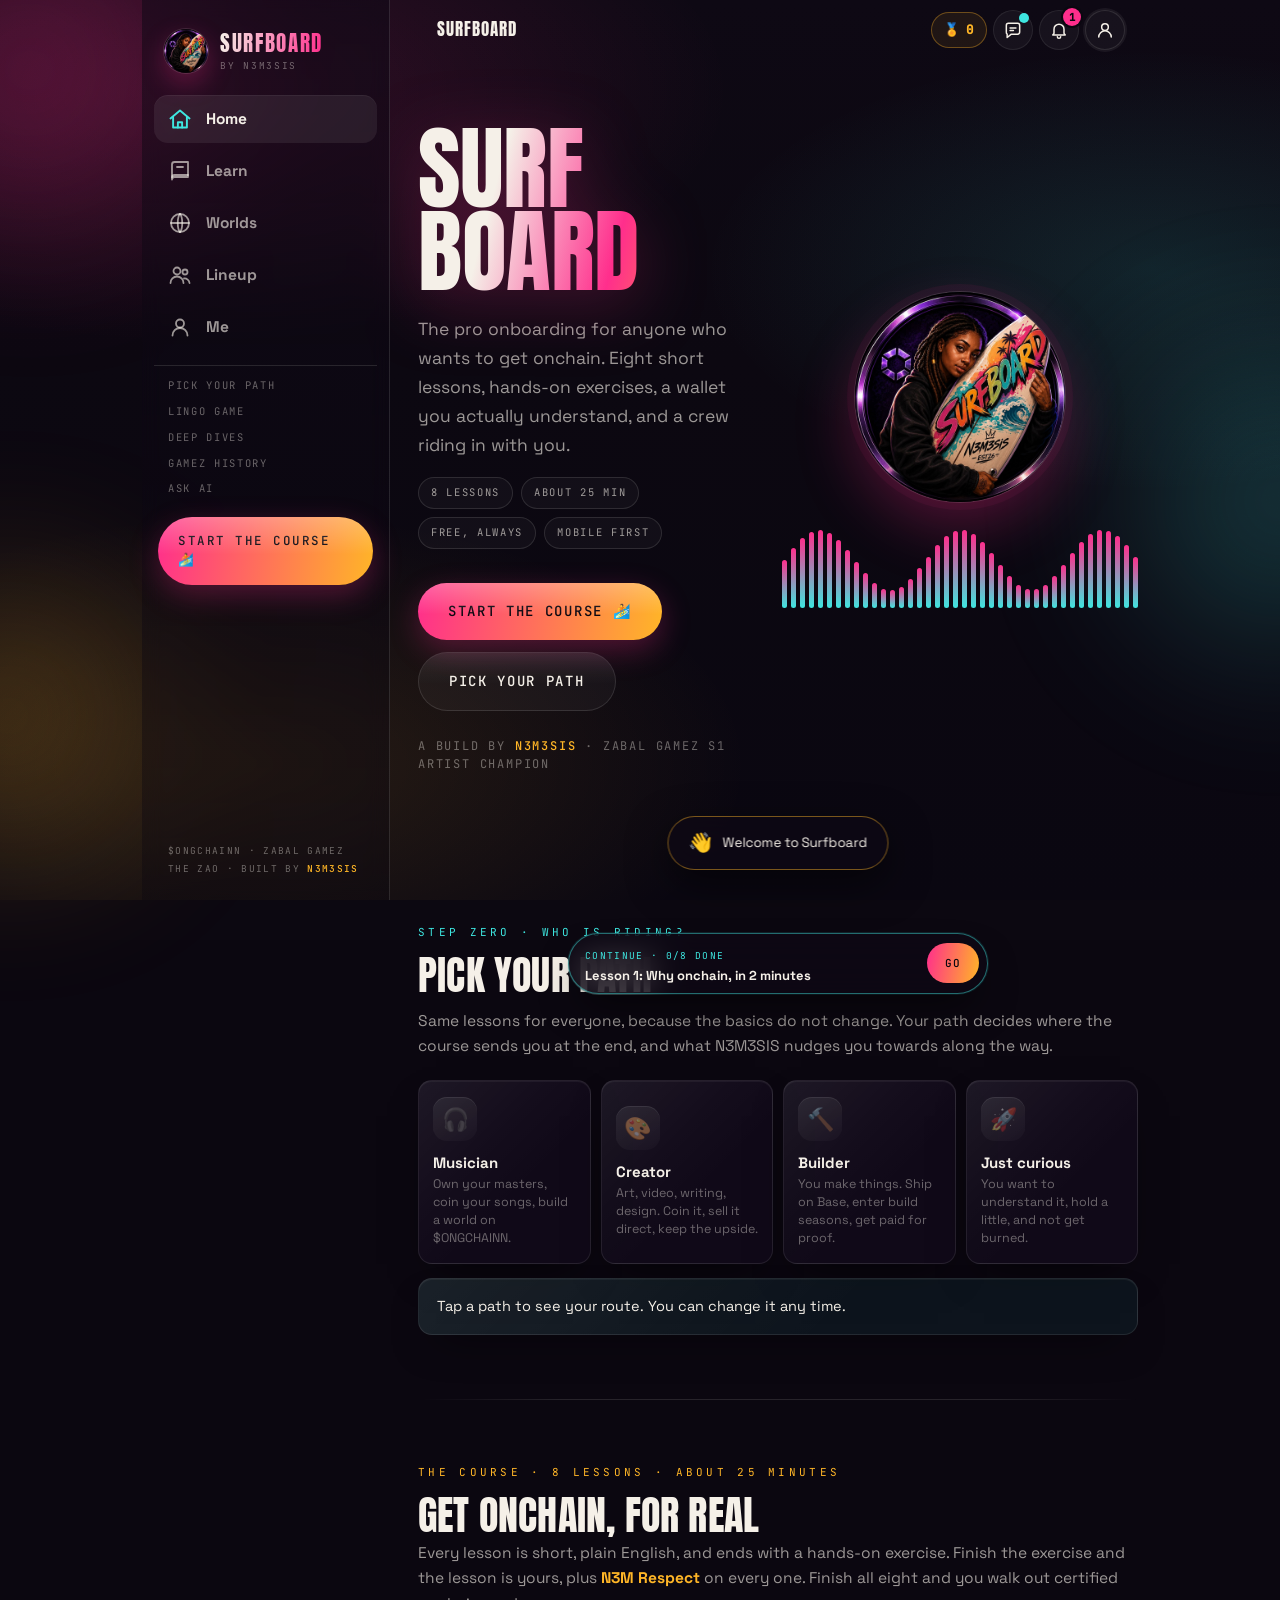
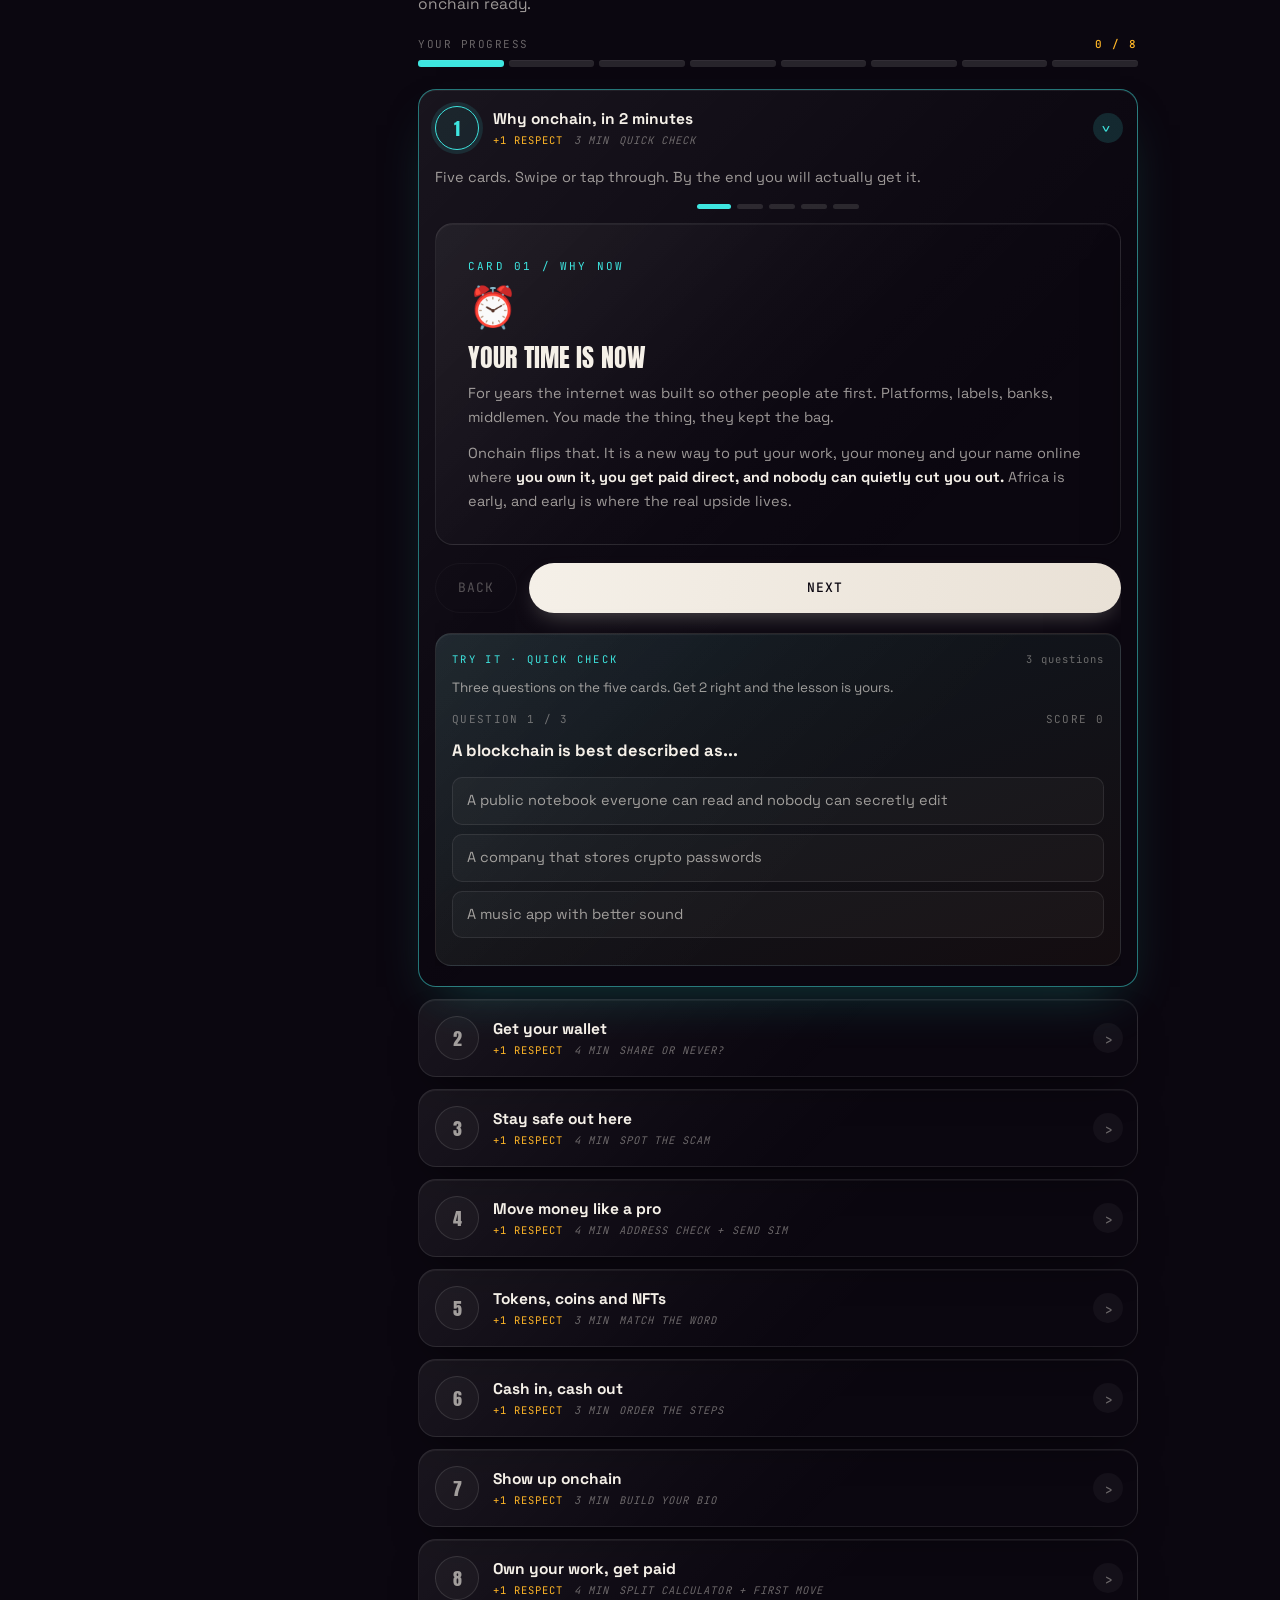
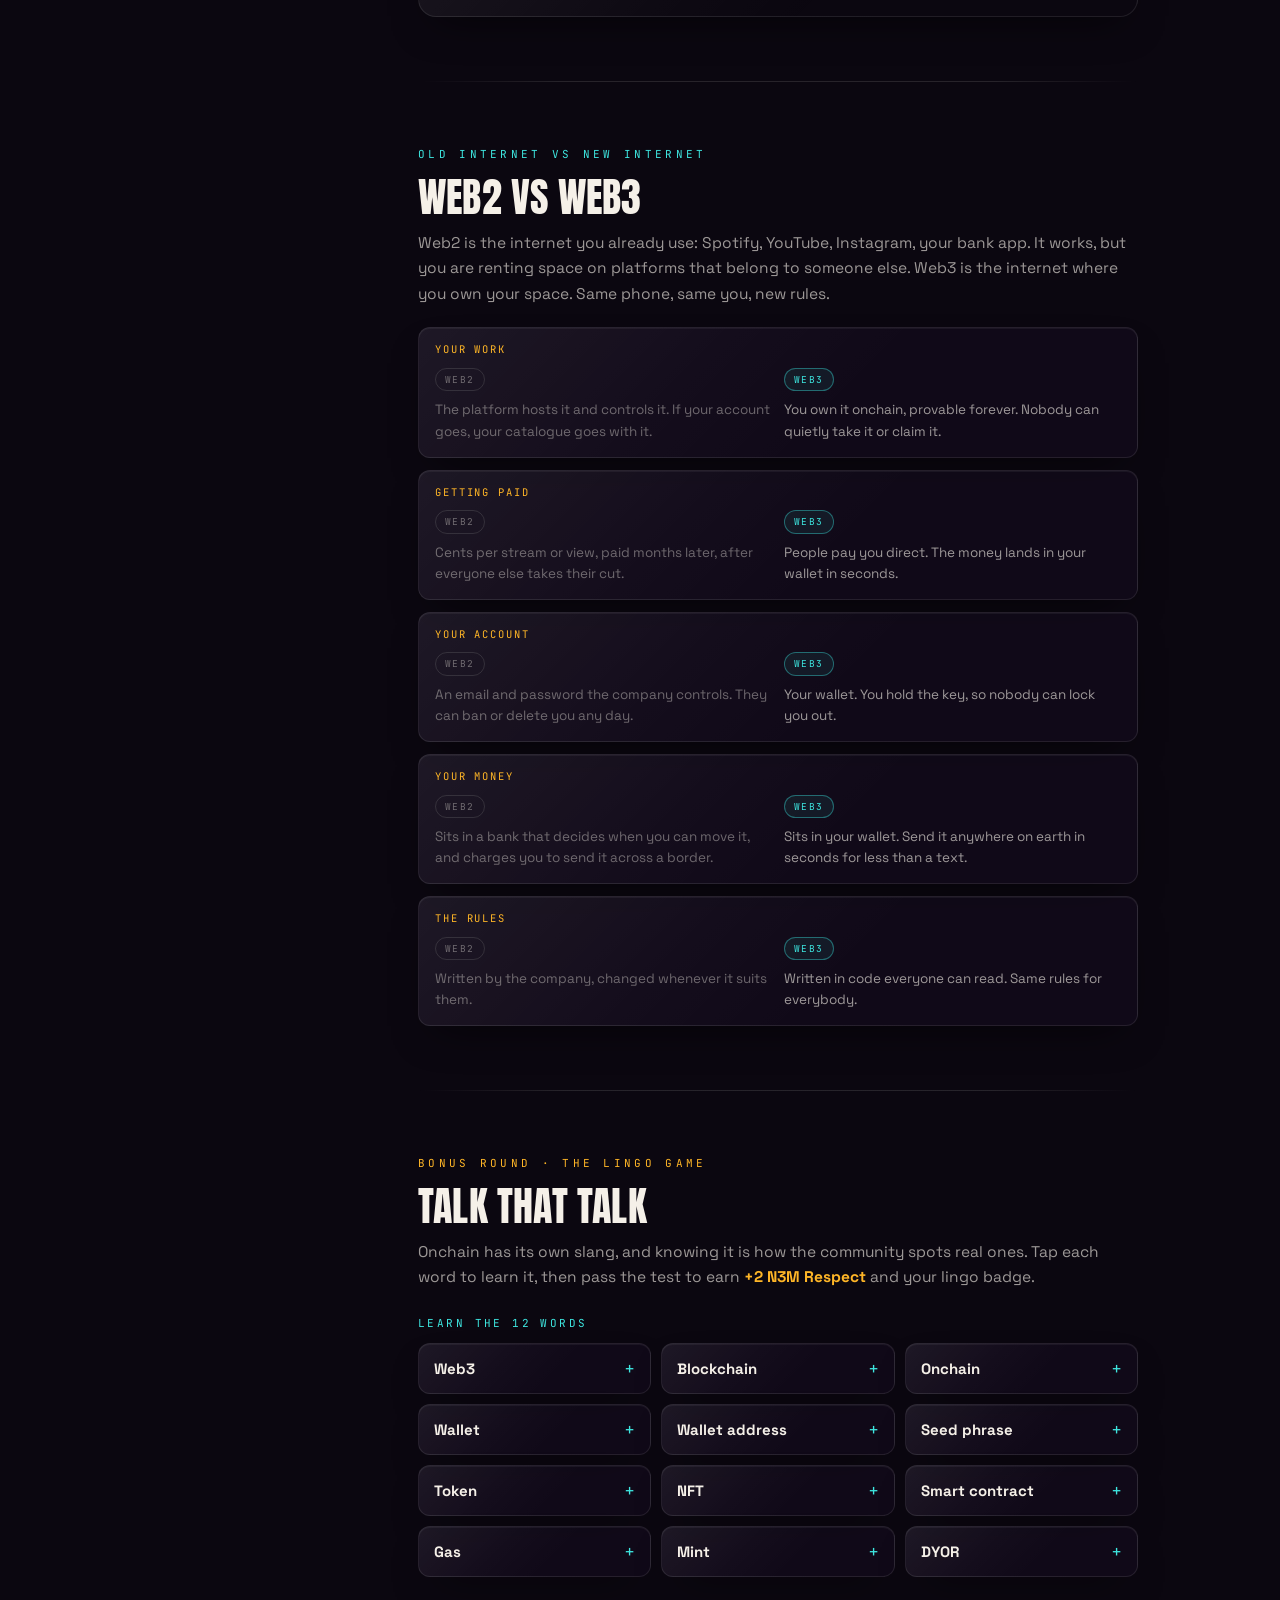
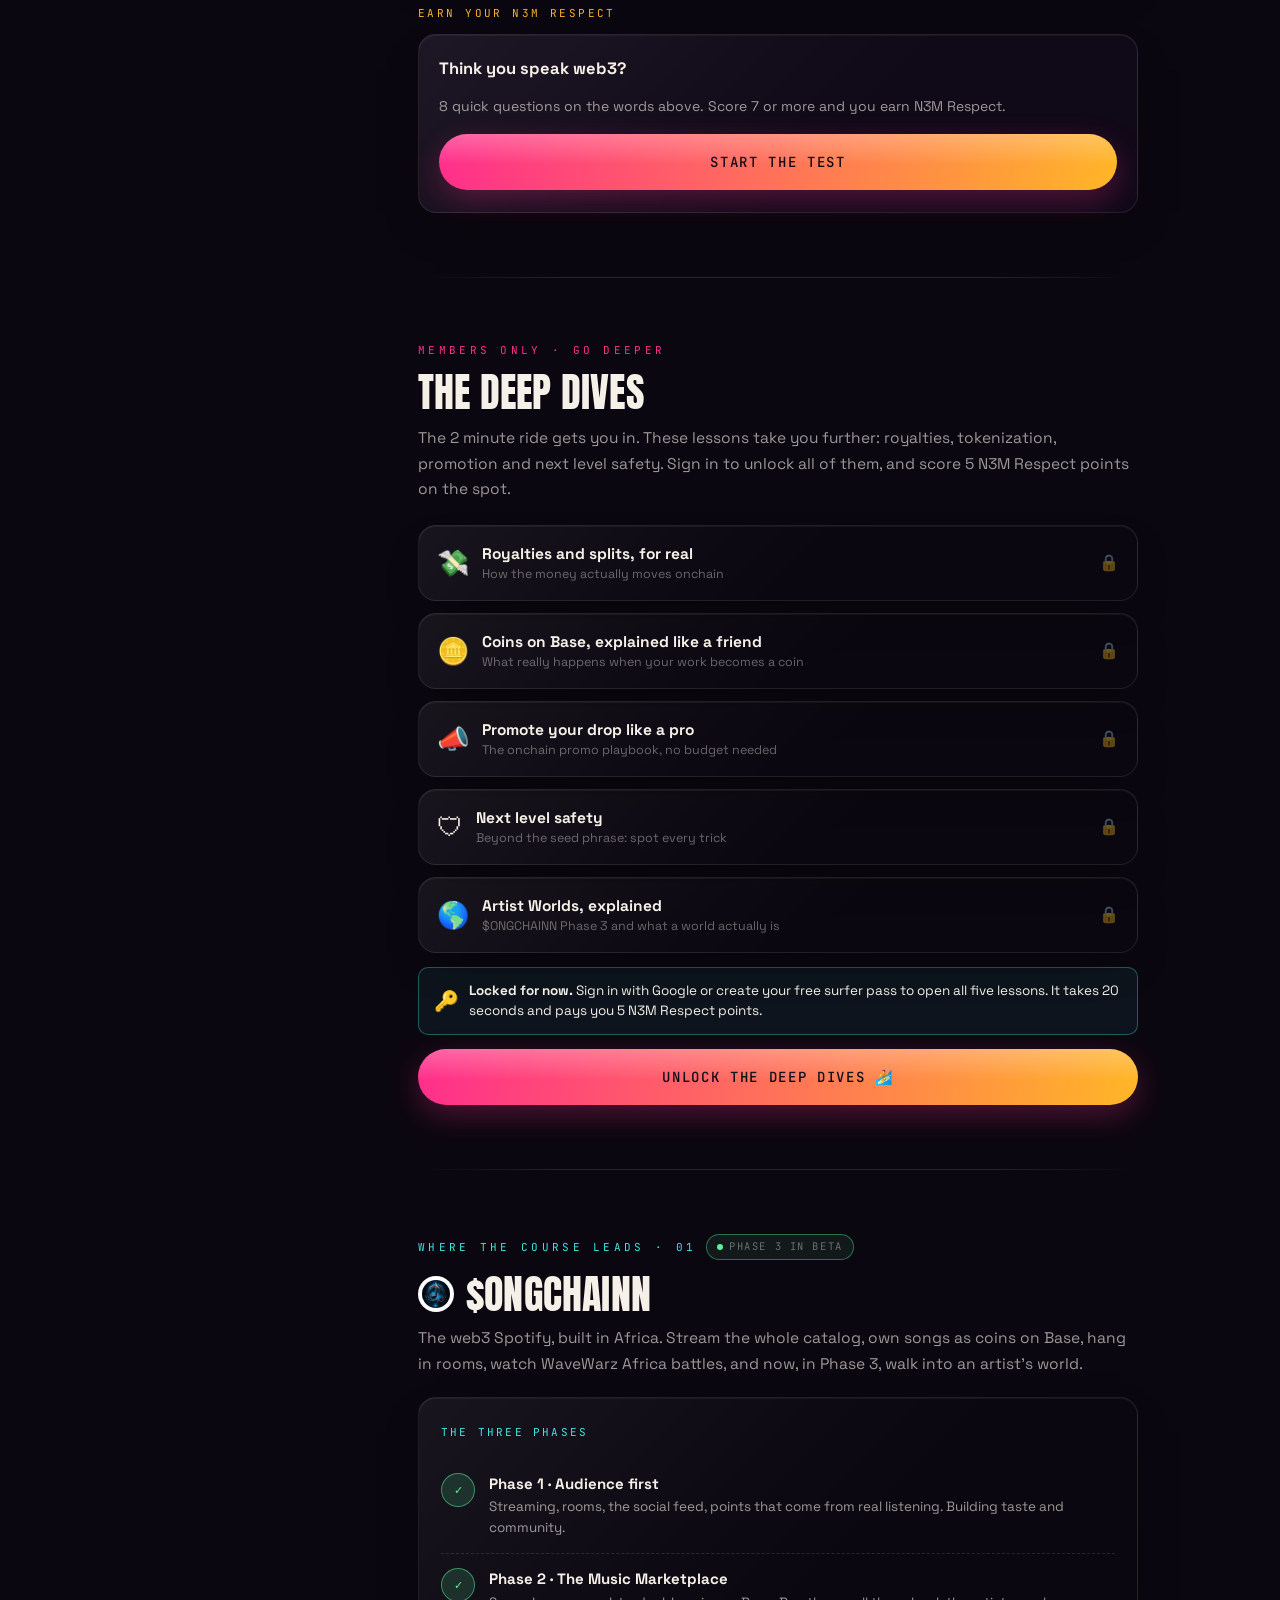
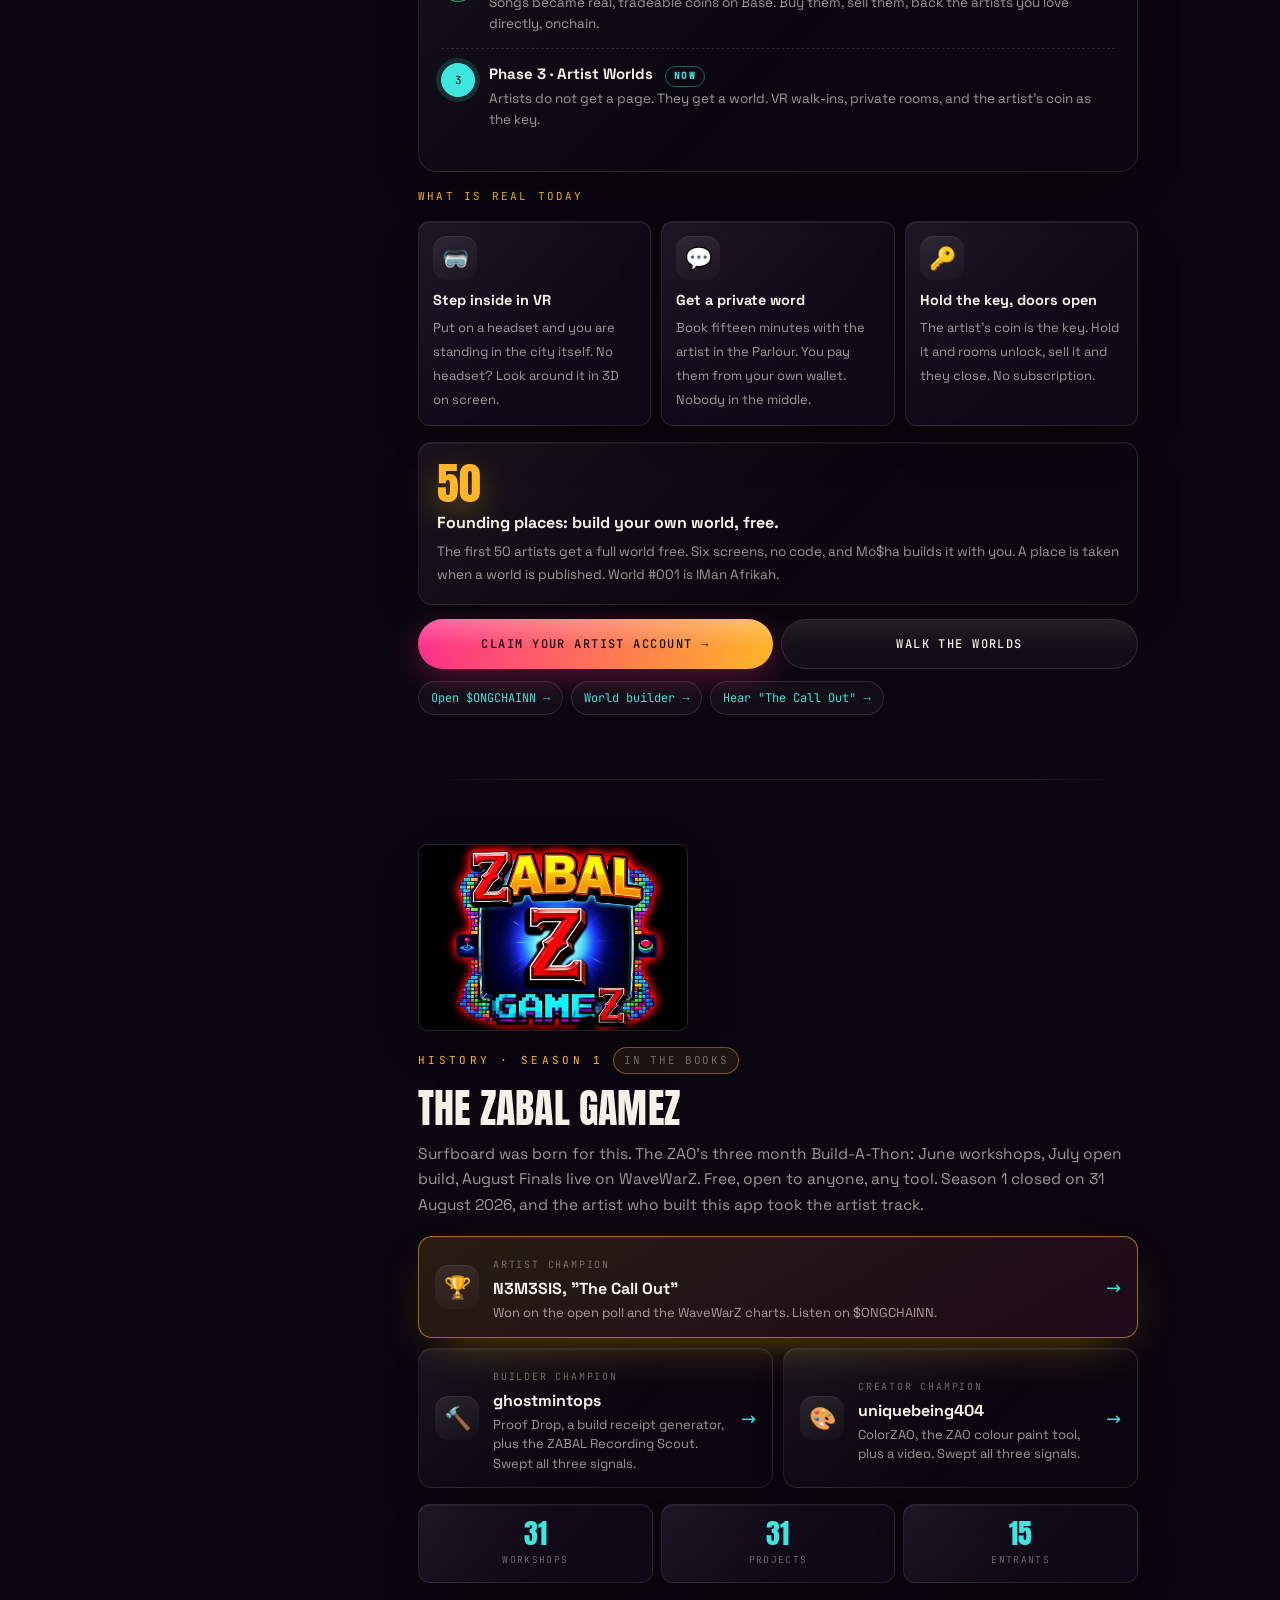
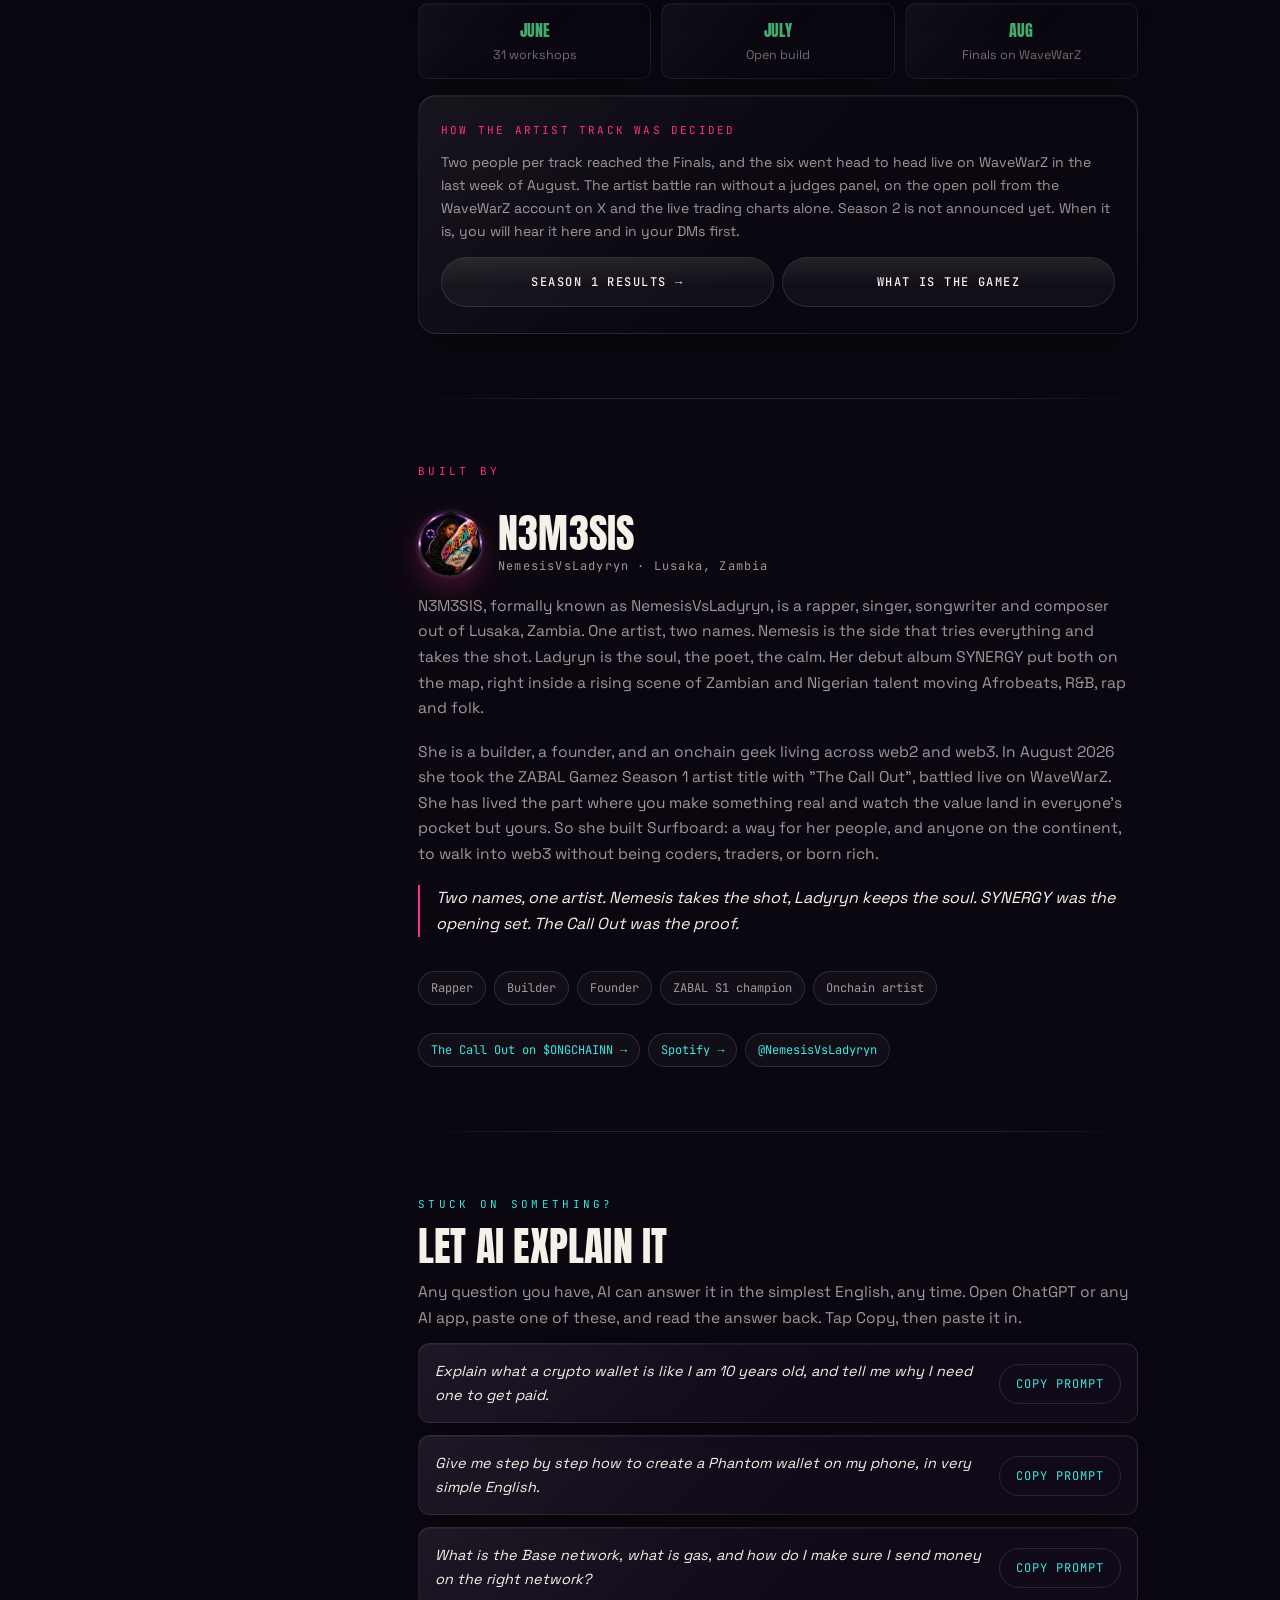
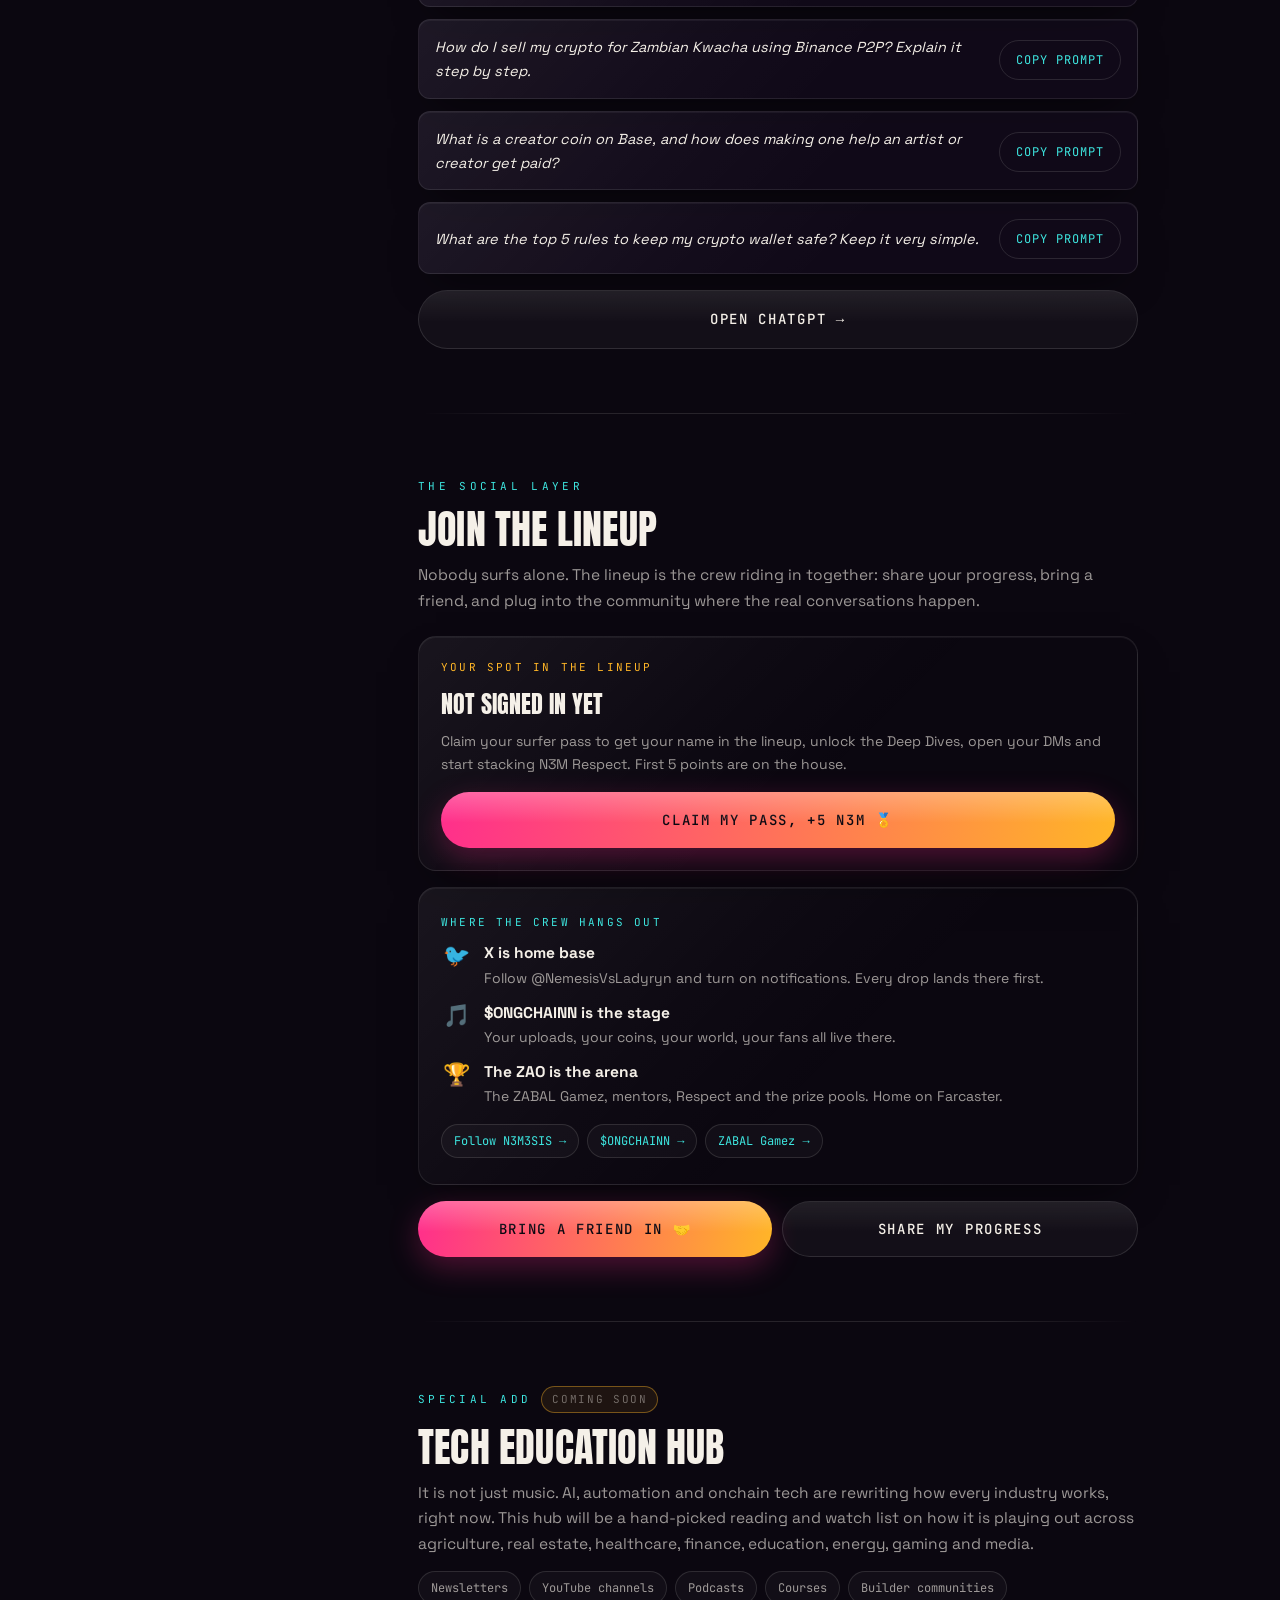
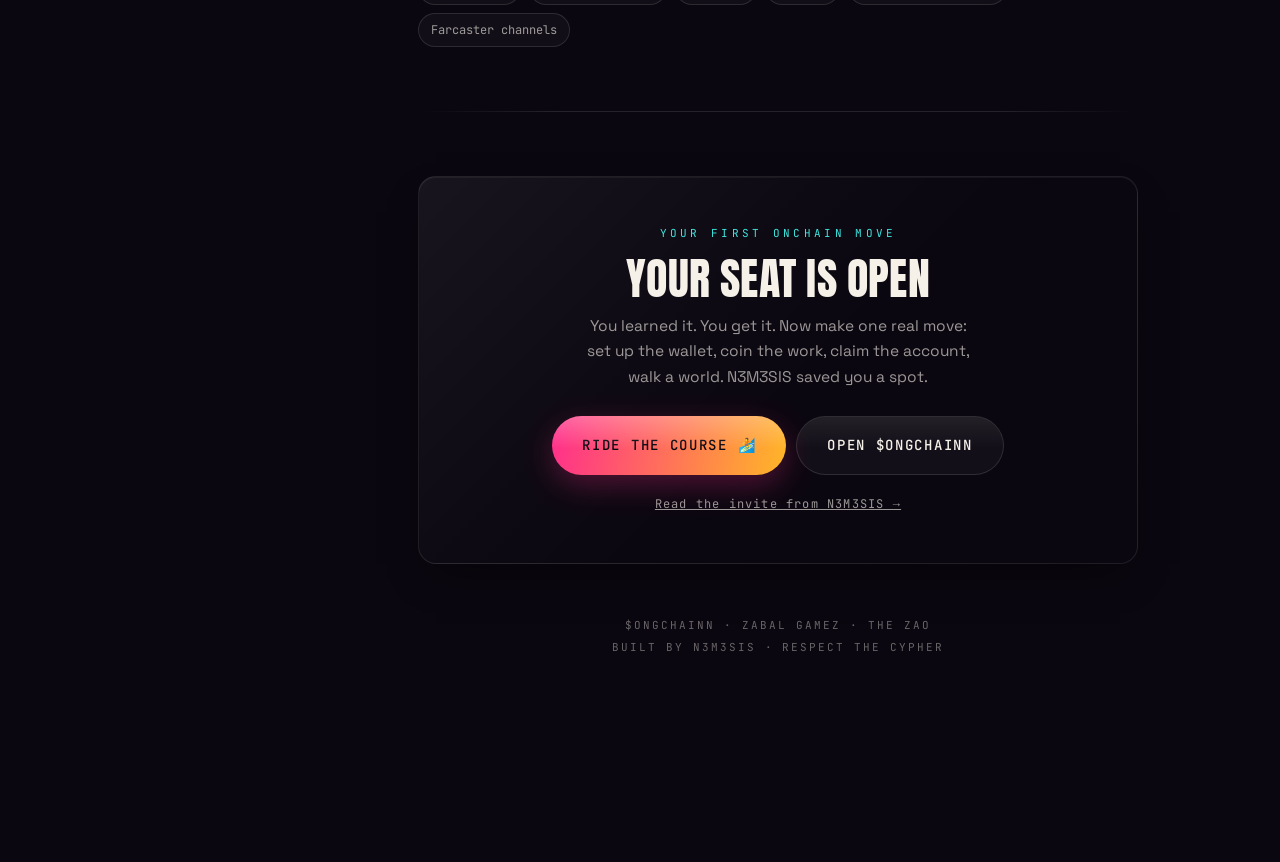
==== commit 8a0e97d5: "Desktop shell with device detection, plus cache-free auto update - Inline head script sets data-devi" ====
--- a/index.html
+++ b/index.html
@@ -33,6 +33,26 @@
 <script>window.va = window.va || function(){ (window.vaq = window.vaq || []).push(arguments); };</script>
 <script defer src="/_vercel/insights/script.js"></script>
 
+<script>
+  // Device detection, before first paint. Phones and tablets get the app layout, real desktops get the desktop shell.
+  (function(){
+    function detect(){
+      var ua = navigator.userAgent || "";
+      var coarse = !!(window.matchMedia && matchMedia("(pointer:coarse)").matches);
+      var touch = coarse || (navigator.maxTouchPoints||0) > 0;
+      var iPadOS = /Macintosh/.test(ua) && (navigator.maxTouchPoints||0) > 1;
+      var phone = /Android.*Mobile|iPhone|iPod|Windows Phone|Mobi/i.test(ua) && !/iPad/i.test(ua);
+      var tablet = /iPad|Tablet|Android(?!.*Mobile)|Silk/i.test(ua) || iPadOS;
+      var d = phone ? "mobile" : (tablet ? "tablet" : ((coarse && window.innerWidth < 1024) ? "mobile" : "desktop"));
+      var h = document.documentElement;
+      h.setAttribute("data-device", d);
+      h.classList.toggle("is-touch", touch);
+      window.sbDevice = d;
+    }
+    detect();
+    var t; window.addEventListener("resize", function(){ clearTimeout(t); t = setTimeout(detect, 150); });
+  })();
+</script>
 <link rel="stylesheet" href="fonts.css">
 <style>
 
@@ -1018,6 +1038,129 @@
   }
   @media (prefers-reduced-motion: reduce){ body::after{ animation:none; } .glow, .hero-logo, .cert::after{ animation:none !important; } }
 
+
+  /* =====================================================================
+     DESKTOP SHELL: sidebar nav + centered column + right rail.
+     Only when the device is a real desktop (html[data-device="desktop"])
+     and the window is wide enough. Phones and tablets keep the app layout.
+     ===================================================================== */
+  :root{ --sidebar:248px; --main:720px; --rail:280px; --gap:28px; }
+  .sidenav, .rail, .upd, .tb-title{ display:none; }
+
+  /* update pill (all devices) */
+  .upd{ position:fixed; top:calc(var(--appbar) + 10px + env(safe-area-inset-top)); left:50%; z-index:170; display:flex; align-items:center; gap:10px;
+    padding:9px 10px 9px 16px; border-radius:100px; border:1px solid rgba(62,230,224,0.45); background:var(--glass); backdrop-filter:blur(16px);
+    color:var(--off); font-size:13.5px; box-shadow:0 18px 40px -14px rgba(0,0,0,0.7); cursor:pointer; font-family:inherit;
+    transform:translateX(-50%) translateY(-24px); opacity:0; visibility:hidden;
+    transition:transform 0.45s var(--spring), opacity 0.3s var(--ease), visibility 0s linear 0.45s; }
+  .upd.show{ transform:translateX(-50%) translateY(0); opacity:1; visibility:visible; transition-delay:0s; }
+  .upd b{ font-family:'JetBrains Mono', monospace; font-size:11px; letter-spacing:0.1em; text-transform:uppercase; color:var(--ink); background:var(--cyan);
+    padding:7px 12px; border-radius:100px; font-weight:600; }
+
+  @media (min-width:1024px){
+    html[data-device="desktop"]{ --start: max(var(--gap), calc(50% - 498px)); --mainw: min(var(--main), calc(100vw - var(--sidebar) - var(--gap)*3 - 18px)); }
+    html[data-device="desktop"] body{ padding-bottom:60px; }
+    html[data-device="desktop"] .tabbar{ display:none; }
+    html[data-device="desktop"] .wrap{ max-width:none; width:var(--mainw); margin:0 0 0 calc(var(--start) + var(--sidebar) + var(--gap)); padding:0 0 80px; }
+    html[data-device="desktop"] .section-line{ max-width:none; }
+    html[data-device="desktop"] .topbar{ justify-content:flex-end; left:calc(var(--start) + var(--sidebar) + var(--gap)); right:auto; width:var(--mainw); padding-left:18px; padding-right:12px;
+      border-radius:0 0 20px 20px; border-left:1px solid transparent; border-right:1px solid transparent; }
+    html[data-device="desktop"] .topbar.solid{ border-left-color:var(--line); border-right-color:var(--line); }
+    html[data-device="desktop"] .tb-brand{ display:none; }
+    html[data-device="desktop"] .tb-title{ display:block; margin-right:auto; font-family:'Anton', sans-serif; font-size:17px; letter-spacing:0.06em; text-transform:uppercase; color:var(--off);
+      opacity:0; transform:translateY(-6px); transition:opacity 0.35s var(--ease), transform 0.35s var(--ease); }
+    html[data-device="desktop"] .topbar.solid .tb-title{ opacity:1; transform:none; }
+    html[data-device="desktop"] .resume{ left:calc(var(--start) + var(--sidebar) + var(--gap) + var(--mainw)/2); bottom:26px; }
+    html[data-device="desktop"] .toast{ left:calc(var(--start) + var(--sidebar) + var(--gap) + var(--mainw)/2); bottom:30px; }
+    html[data-device="desktop"] .upd{ left:calc(var(--start) + var(--sidebar) + var(--gap) + var(--mainw)/2); }
+    html[data-device="desktop"] .scroll-progress{ left:calc(var(--start) + var(--sidebar) + var(--gap)); width:0; max-width:var(--mainw); }
+
+    /* sidebar */
+    html[data-device="desktop"] .sidenav{ display:flex; position:fixed; top:0; bottom:0; left:var(--start); width:var(--sidebar); flex-direction:column; gap:4px;
+      padding:22px 12px 22px; z-index:150; border-right:1px solid var(--line); background:linear-gradient(180deg, rgba(15,9,22,0.55), rgba(11,7,16,0.35)); backdrop-filter:blur(10px); }
+    .sn-brand{ display:flex; align-items:center; gap:12px; padding:6px 10px 18px; text-decoration:none; color:var(--off); }
+    .sn-brand img{ width:44px; height:44px; border-radius:50%; box-shadow:0 0 0 1px var(--line), 0 10px 26px rgba(255,46,140,0.28); }
+    .sn-brand b{ display:block; font-family:'Anton', sans-serif; font-weight:400; font-size:21px; letter-spacing:0.08em; text-transform:uppercase; line-height:1;
+      background:linear-gradient(100deg, var(--off), var(--magenta)); -webkit-background-clip:text; background-clip:text; color:transparent; }
+    .sn-brand span{ display:block; font-family:'JetBrains Mono', monospace; font-size:9.5px; letter-spacing:0.18em; text-transform:uppercase; color:var(--off-faint); margin-top:5px; }
+    .snav{ display:flex; align-items:center; gap:14px; padding:12px 14px; border-radius:14px; color:var(--off-dim); font-size:15.5px; font-weight:600; text-decoration:none;
+      background:transparent; border:none; cursor:pointer; font-family:inherit; text-align:left; transition:background 0.2s var(--ease), color 0.2s var(--ease), transform 0.15s var(--spring); position:relative; }
+    .snav svg{ width:24px; height:24px; stroke:currentColor; fill:none; stroke-width:1.8; stroke-linecap:round; stroke-linejoin:round; flex-shrink:0; transition:transform 0.3s var(--spring); }
+    .snav:hover{ background:rgba(255,255,255,0.05); color:var(--off); }
+    .snav:active{ transform:scale(0.97); }
+    .snav.on{ color:var(--off); background:rgba(255,255,255,0.07); box-shadow:0 1px 0 rgba(255,255,255,0.05) inset; }
+    .snav.on svg{ stroke:var(--cyan); transform:scale(1.06); }
+    .snav .t-dot{ position:absolute; left:30px; top:10px; width:7px; height:7px; border-radius:50%; background:var(--magenta); box-shadow:0 0 0 2px var(--ink); }
+    .snav .t-dot[hidden]{ display:none; }
+    .sn-sub{ margin-top:10px; padding:12px 14px 0; border-top:1px solid var(--line); display:flex; flex-direction:column; gap:10px; }
+    .sn-sub a{ font-family:'JetBrains Mono', monospace; font-size:10.5px; letter-spacing:0.16em; text-transform:uppercase; color:var(--off-faint); text-decoration:none; transition:color 0.2s; }
+    .sn-sub a:hover{ color:var(--cyan); }
+    .sn-cta{ margin:16px 4px 0; padding:15px 20px; min-height:50px; font-size:12.5px; }
+    .sn-foot{ margin-top:auto; padding:0 14px; font-family:'JetBrains Mono', monospace; font-size:9.5px; letter-spacing:0.14em; text-transform:uppercase; color:var(--off-faint); line-height:1.9; }
+    .sn-foot b{ color:var(--gold); font-weight:500; }
+
+    /* hero: two columns */
+    html[data-device="desktop"] header{ display:grid; grid-template-columns:1.05fr 0.95fr; gap:36px; align-items:center; text-align:left;
+      min-height:calc(100vh - 40px); padding:calc(var(--appbar) + 30px) 0 50px; }
+    html[data-device="desktop"] .hero-visual{ order:2; display:flex; flex-direction:column; align-items:center; justify-content:center; }
+    html[data-device="desktop"] .hero-visual .hero-logo{ width:210px; height:210px; margin-bottom:26px; }
+    html[data-device="desktop"] .hero-visual .hero-wave{ margin-bottom:0; }
+    html[data-device="desktop"] .hero-copy{ order:1; }
+    html[data-device="desktop"] h1{ font-size:clamp(72px, 7.2vw, 104px); }
+    html[data-device="desktop"] .hero-sub{ margin-left:0; max-width:480px; font-size:17.5px; }
+    html[data-device="desktop"] .hero-ring{ margin-left:0; }
+    html[data-device="desktop"] .hero-stats{ justify-content:flex-start; }
+    html[data-device="desktop"] .hero-cta{ align-items:flex-start; flex-direction:row; flex-wrap:wrap; }
+    html[data-device="desktop"] .hero-cta .built-by{ width:100%; margin-top:14px; }
+    html[data-device="desktop"] .scroll-hint{ display:none; }
+
+    /* wider grids */
+    html[data-device="desktop"] section{ padding:64px 0; }
+    html[data-device="desktop"] .path-grid{ grid-template-columns:repeat(4, 1fr); }
+    html[data-device="desktop"] .path{ min-height:150px; }
+    html[data-device="desktop"] .win-grid{ display:grid; grid-template-columns:1fr 1fr; }
+    html[data-device="desktop"] .win.hero-win{ grid-column:1 / -1; }
+    html[data-device="desktop"] .term-grid{ grid-template-columns:repeat(3, 1fr); }
+    html[data-device="desktop"] .calc-out{ grid-template-columns:repeat(4, 1fr); }
+    html[data-device="desktop"] .wallet-grid{ flex-direction:row; }
+    html[data-device="desktop"] .wallet-card{ flex:1; }
+    html[data-device="desktop"] .lc-body .card{ padding:34px 32px 30px; }
+    html[data-device="desktop"] .lc-body .card h2{ font-size:26px; }
+    html[data-device="desktop"] .moves{ display:grid; grid-template-columns:1fr 1fr; }
+    html[data-device="desktop"] .faq-prompt{ flex-direction:row; align-items:center; justify-content:space-between; }
+    html[data-device="desktop"] .faq-prompt p{ flex:1; }
+    html[data-device="desktop"] .panel-card{ max-width:440px; }
+  }
+
+  /* right rail only when there is room for all three columns */
+  @media (min-width:1340px){
+    html[data-device="desktop"]{ --start: max(var(--gap), calc(50% - 652px)); }
+    html[data-device="desktop"] .rail{ display:flex; position:fixed; top:calc(var(--appbar) + 14px); left:calc(var(--start) + var(--sidebar) + var(--gap) + var(--main) + var(--gap));
+      width:var(--rail); flex-direction:column; gap:14px; z-index:5; max-height:calc(100vh - var(--appbar) - 30px); overflow-y:auto; scrollbar-width:none; }
+    .rail::-webkit-scrollbar{ display:none; }
+    .rail-card{ border:1px solid rgba(255,255,255,0.09); border-radius:18px; padding:18px; background:linear-gradient(160deg, var(--panel), var(--panel-2));
+      background-image:var(--sheen), linear-gradient(160deg, var(--panel), var(--panel-2)); box-shadow:var(--card-shadow); }
+    .rail-card .tag{ font-family:'JetBrains Mono', monospace; font-size:10.5px; letter-spacing:0.22em; text-transform:uppercase; color:var(--cyan); margin-bottom:12px; }
+    .rail-prog{ display:flex; align-items:center; gap:14px; }
+    .rail-prog .ring{ width:56px; height:56px; }
+    .rail-prog b{ display:block; font-size:16px; color:var(--off); }
+    .rail-prog span{ display:block; font-family:'JetBrains Mono', monospace; font-size:10.5px; letter-spacing:0.12em; text-transform:uppercase; color:var(--off-faint); margin-top:3px; }
+    .rail-stats{ display:flex; gap:8px; margin-top:14px; }
+    .rail-stats div{ flex:1; border:1px solid var(--line); border-radius:12px; padding:10px 8px; text-align:center; background:rgba(0,0,0,0.2); }
+    .rail-stats .n{ font-family:'Anton', sans-serif; font-size:22px; color:var(--gold); }
+    .rail-stats .n.txt{ font-family:'Space Grotesk', sans-serif; font-weight:700; font-size:13px; line-height:26px; color:var(--cyan); }
+    .rail-stats .l{ font-family:'JetBrains Mono', monospace; font-size:9px; letter-spacing:0.14em; text-transform:uppercase; color:var(--off-faint); margin-top:2px; }
+    .rail-card .cta-btn{ width:100%; margin-top:14px; padding:14px 18px; min-height:48px; font-size:12px; }
+    .rail-links a{ display:flex; align-items:center; justify-content:space-between; gap:10px; padding:11px 0; border-top:1px dashed var(--line); text-decoration:none; color:var(--off); font-size:14px; transition:color 0.2s; cursor:pointer; }
+    .rail-links a:first-child{ border-top:none; padding-top:0; }
+    .rail-links a:hover{ color:var(--cyan); }
+    .rail-links a small{ font-family:'JetBrains Mono', monospace; font-size:9.5px; letter-spacing:0.12em; text-transform:uppercase; color:var(--off-faint); }
+    .rail-nem{ display:flex; align-items:center; gap:12px; }
+    .rail-nem img{ width:48px; height:48px; border-radius:50%; box-shadow:0 0 0 2px rgba(255,255,255,0.06); }
+    .rail-nem b{ display:block; font-size:15px; color:var(--off); }
+    .rail-nem span{ display:block; font-size:12px; color:var(--off-faint); margin-top:2px; }
+  }
+
 </style>
 </head>
 <body>
@@ -1030,6 +1173,7 @@
 <!-- ================= TOPBAR: points / DMs / notifications / account ================= -->
 <div class="topbar" id="topbar">
   <a class="tb-brand" href="#top" aria-label="Surfboard, back to top"><img src="logo.png" alt="" width="30" height="30"><b>Surfboard</b></a>
+  <span class="tb-title" id="tbTitle" style="display:none">Surfboard</span>
   <button class="tb-chip" id="tbPoints" type="button" aria-label="Your N3M Respect points">&#127941; <b id="tbPointsN">0</b></button>
   <button class="tb-btn" id="tbDm" type="button" aria-label="Direct messages"><svg viewBox="0 0 24 24" fill="none" stroke="currentColor" stroke-width="1.8" stroke-linecap="round" stroke-linejoin="round" aria-hidden="true"><path d="M4 6.5A2.5 2.5 0 0 1 6.5 4h11A2.5 2.5 0 0 1 20 6.5v8a2.5 2.5 0 0 1-2.5 2.5H10l-5 4v-4A2.5 2.5 0 0 1 4 14.5z"/><path d="M8.5 9.5h7M8.5 12.5h4"/></svg><span class="tb-dot" id="dmDot" hidden></span></button>
   <button class="tb-btn" id="tbBell" type="button" aria-label="Notifications"><svg viewBox="0 0 24 24" fill="none" stroke="currentColor" stroke-width="1.8" stroke-linecap="round" stroke-linejoin="round" aria-hidden="true"><path d="M6 16V11a6 6 0 0 1 12 0v5l1.5 2h-15z"/><path d="M10 20a2 2 0 0 0 4 0"/></svg><span class="tb-count" id="bellCount" hidden>0</span></button>
@@ -1044,8 +1188,11 @@
 
   <!-- ================= HERO ================= -->
   <header>
-    <img class="hero-logo" src="logo.png" alt="Surfboard, a build by N3M3SIS" width="130" height="130">
-    <div class="hero-wave" id="heroWave"></div>
+    <div class="hero-visual">
+      <img class="hero-logo" src="logo.png" alt="Surfboard, a build by N3M3SIS" width="130" height="130">
+      <div class="hero-wave" id="heroWave"></div>
+    </div>
+    <div class="hero-copy">
     <h1>Surf<br>board</h1>
     <p class="hero-sub" id="heroSub">The pro onboarding for anyone who wants to get onchain. Eight short lessons, hands-on exercises, a wallet you actually understand, and a crew riding in with you.</p>
     <div class="hero-ring" id="heroRing" hidden>
@@ -1059,6 +1206,7 @@
       <div class="built-by">A build by <b>N3M3SIS</b> &middot; ZABAL Gamez S1 artist champion</div>
     </div>
     <div class="scroll-hint">Scroll to start</div>
+    </div>
   </header>
 
   <!-- ================= PATHS ================= -->
@@ -1712,6 +1860,47 @@
 
 </div>
 
+<!-- ================= DESKTOP SIDEBAR ================= -->
+<aside class="sidenav" id="sidenav" aria-label="Sections">
+  <a class="sn-brand" href="#top"><img src="logo.png" alt="" width="44" height="44"><span><b>Surfboard</b><span>by N3M3SIS</span></span></a>
+  <a class="snav on" href="#top" data-tab="home"><svg viewBox="0 0 24 24" aria-hidden="true"><path d="M3 11.5 12 4l9 7.5"/><path d="M5.5 10.5V20h13v-9.5"/><path d="M10 20v-5h4v5"/></svg>Home</a>
+  <a class="snav" href="#course" data-tab="learn"><svg viewBox="0 0 24 24" aria-hidden="true"><path d="M4 5.5A2.5 2.5 0 0 1 6.5 3H20v15H6.5A2.5 2.5 0 0 0 4 20.5z"/><path d="M4 18.5A2.5 2.5 0 0 1 6.5 16H20"/><path d="M9 8h6"/></svg>Learn</a>
+  <a class="snav" href="#songchainn" data-tab="worlds"><svg viewBox="0 0 24 24" aria-hidden="true"><circle cx="12" cy="12" r="9"/><path d="M3 12h18"/><path d="M12 3c3 3.2 3 14.8 0 18"/><path d="M12 3c-3 3.2-3 14.8 0 18"/></svg>Worlds</a>
+  <a class="snav" href="#community" data-tab="lineup"><svg viewBox="0 0 24 24" aria-hidden="true"><circle cx="9" cy="8" r="3.5"/><path d="M2.5 20a6.5 6.5 0 0 1 13 0"/><circle cx="17" cy="9" r="2.5"/><path d="M16 15.5a5 5 0 0 1 5.5 4.5"/></svg>Lineup</a>
+  <button class="snav" type="button" data-tab="me" id="snavMe"><svg viewBox="0 0 24 24" aria-hidden="true"><circle cx="12" cy="8.5" r="4"/><path d="M4.5 20.5a7.5 7.5 0 0 1 15 0"/></svg><span class="t-dot" id="meDot2" hidden></span>Me</button>
+  <div class="sn-sub">
+    <a href="#paths">Pick your path</a>
+    <a href="#lingo">Lingo game</a>
+    <a href="#deepdives">Deep Dives</a>
+    <a href="#zabal">Gamez history</a>
+    <a href="#ask">Ask AI</a>
+  </div>
+  <a class="cta-btn sn-cta" href="#course" id="snStart">Start the course &#127940;</a>
+  <div class="sn-foot">$ONGCHAINN &middot; ZABAL Gamez<br>The ZAO &middot; Built by <b>N3M3SIS</b></div>
+</aside>
+
+<!-- ================= DESKTOP RIGHT RAIL ================= -->
+<aside class="rail" id="rail" aria-label="Your progress and quick links">
+  <div class="rail-card" id="railProgress"></div>
+  <div class="rail-card">
+    <div class="tag">Where the course leads</div>
+    <div class="rail-links">
+      <a data-cta="claim">Claim your artist account <small>$ONGCHAINN</small></a>
+      <a data-cta="worlds">Walk the Artist Worlds <small>Phase 3</small></a>
+      <a data-cta="zora">Coin your work on Zora <small>Base</small></a>
+      <a data-cta="basename">Get a Basename <small>Base</small></a>
+      <a data-cta="results">Season 1 results <small>ZABAL Gamez</small></a>
+    </div>
+  </div>
+  <div class="rail-card">
+    <div class="tag">Built by</div>
+    <div class="rail-nem"><img src="logo.png" alt="N3M3SIS" width="48" height="48"><div><b>N3M3SIS</b><span>ZABAL Gamez S1 artist champion &middot; Lusaka</span></div></div>
+    <a class="cta-btn ghost" href="https://x.com/NemesisVsLadyryn" target="_blank" rel="noopener">Follow on X &rarr;</a>
+  </div>
+</aside>
+
+<button class="upd" id="updPill" type="button" hidden>Surfboard just got an update <b>Refresh</b></button>
+
 <!-- ================= BOTTOM TAB BAR ================= -->
 <nav class="tabbar" id="tabbar" aria-label="Sections">
   <a class="tab on" href="#top" data-tab="home"><svg viewBox="0 0 24 24" aria-hidden="true"><path d="M3 11.5 12 4l9 7.5"/><path d="M5.5 10.5V20h13v-9.5"/><path d="M10 20v-5h4v5"/></svg>Home</a>
@@ -1834,7 +2023,43 @@
     const m = milestones();
     if(m.deck_complete && m.wallet_done) track('onboarded', null, true);
   }
-  track('first_visit', null, true);
+  track('first_visit', {device: window.sbDevice || 'unknown'}, true);
+
+  // ---- auto update: no caches to clear, ever ----
+  // version.json is served with no-store and fetched with a cache buster. When the live build is
+  // newer than this page, we reload the moment the tab is idle or comes back, and show a pill meanwhile.
+  const SB_VERSION = '20260910T005055Z';
+  (function(){
+    let pending = false, timer = null;
+    const pill = document.getElementById('updPill');
+    // loop guard: never auto-reload twice within 10 minutes (a stale CDN copy must not bounce the page)
+    function lastAuto(){ try{ return +sessionStorage.getItem('sb_upd_at') || 0; }catch(e){ return 0; } }
+    function canAuto(){ return Date.now() - lastAuto() > 10 * 60 * 1000; }
+    function reload(auto){
+      if(auto){ if(!canAuto()) return; try{ sessionStorage.setItem('sb_upd_at', String(Date.now())); }catch(e){} }
+      try{ location.replace(location.pathname + '?v=' + Date.now() + location.hash); }catch(e){ location.reload(); }
+    }
+    function busy(){ return document.querySelectorAll('.panel:not([hidden]), .modal:not([hidden])').length > 0 || document.activeElement && /INPUT|TEXTAREA/.test(document.activeElement.tagName); }
+    function showPill(){ if(pill){ pill.hidden = false; requestAnimationFrame(function(){ pill.classList.add('show'); }); } }
+    function found(){
+      if(pending) return; pending = true;
+      track('update_found', {from: SB_VERSION});
+      if(document.hidden && canAuto()){ reload(true); return; }
+      showPill();
+    }
+    function check(){
+      if(pending || location.protocol === 'file:') return;
+      fetch('version.json?t=' + Date.now(), {cache:'no-store'}).then(function(r){ return r.ok ? r.json() : null; }).then(function(j){
+        if(j && j.v && j.v !== SB_VERSION) found();
+      }).catch(function(){});
+    }
+    if(pill) pill.addEventListener('click', function(){ reload(false); });
+    document.addEventListener('visibilitychange', function(){ if(document.hidden){ if(pending) reload(true); } else { check(); } });
+    window.addEventListener('focus', check);
+    window.addEventListener('online', check);
+    timer = setInterval(function(){ check(); if(pending && !busy()) reload(true); }, 3 * 60 * 1000);
+    setTimeout(check, 4000);
+  })();
 
   function buzz(ms){ try{ if(navigator.vibrate) navigator.vibrate(ms||12); }catch(e){} }
 
@@ -2238,6 +2463,17 @@
       } else { ring.hidden = true; }
       renderResume();
       renderCert();
+      renderRail(d, nx);
+    }
+    function renderRail(d, nx){
+      const rp = el('railProgress'); if(!rp) return;
+      const pts = (el('tbPointsN')||{}).textContent || '0';
+      const name = profileName();
+      rp.innerHTML = '<div class="tag">Your ride</div>'+
+        '<div class="rail-prog"><svg class="ring" viewBox="0 0 46 46" aria-hidden="true"><circle class="r-bg" cx="23" cy="23" r="19"></circle><circle class="r-fg" cx="23" cy="23" r="19" stroke-dasharray="119.4" stroke-dashoffset="'+(RING*(1-d/TOTAL))+'"></circle></svg>'+
+        '<div><b>'+(d===TOTAL ? 'Onchain ready' : (name ? esc(name.split(/\s+/)[0])+', keep going' : 'Ride the course'))+'</b><span>'+d+' of '+TOTAL+' lessons'+(nx?' &middot; next: '+nx:'')+'</span></div></div>'+
+        '<div class="rail-stats"><div><div class="n" id="railPts">'+esc(pts)+'</div><div class="l">N3M Respect</div></div><div><div class="n">'+d+'</div><div class="l">Lessons</div></div><div><div class="n'+(course.path ? ' txt' : '')+'">'+(course.path ? esc(PATHS[course.path].name.split(' ')[0]) : '?')+'</div><div class="l">Path</div></div></div>'+
+        (d===TOTAL ? '<a class="cta-btn" href="#cert">See your certificate &#127891;</a>' : '<a class="cta-btn" href="#lesson-'+(nx||1)+'" data-go="1">'+(d? 'Continue lesson '+nx : 'Start lesson 1')+' &rarr;</a>');
     }
 
     /* ---------- resume bar ---------- */
@@ -2603,7 +2839,7 @@
     const tabFor = {};
     Object.keys(TABS).forEach(function(t){ TABS[t].forEach(function(id){ tabFor[id] = t; }); });
     let currentTab = 'home';
-    function setTab(t){ if(t===currentTab) return; currentTab = t; document.querySelectorAll('.tab').forEach(function(b){ b.classList.toggle('on', b.dataset.tab===t); }); }
+    function setTab(t){ if(t===currentTab) return; currentTab = t; document.querySelectorAll('.tab, .snav').forEach(function(b){ b.classList.toggle('on', b.dataset.tab===t); }); }
     const SECS = ['paths','course','vs','lingo','deepdives','songchainn','zabal','nemesis','ask','community','techedu'].map(function(id){ return el(id); }).filter(Boolean);
     let tabTick = false;
     function trackTab(){
@@ -2617,6 +2853,15 @@
     window.addEventListener('resize', trackTab); trackTab();
     document.querySelectorAll('.tab[href]').forEach(function(a){ a.addEventListener('click', function(){ buzz(6); track('tab', {tab:a.dataset.tab}); }); });
     el('tabMe').addEventListener('click', function(){ buzz(6); track('tab', {tab:'me'}); if(window.sbOpenAuth) window.sbOpenAuth(); });
+    const snMe = el('snavMe'); if(snMe) snMe.addEventListener('click', function(){ track('tab', {tab:'me', where:'sidebar'}); if(window.sbOpenAuth) window.sbOpenAuth(); });
+    document.querySelectorAll('.snav[href], .sn-sub a').forEach(function(a){ a.addEventListener('click', function(){ track('tab', {tab:a.dataset.tab||a.getAttribute('href'), where:'sidebar'}); }); });
+    const rp = el('railProgress');
+    if(rp) rp.addEventListener('click', function(e){ const g = e.target.closest('[data-go]'); if(g){ e.preventDefault(); openLesson(nextLesson()||1, true); } });
+    // the sticky column title follows the active section on desktop
+    const TITLES = {home:'Surfboard', learn:'The course', worlds:'$ONGCHAINN and the Gamez', lineup:'The lineup'};
+    const _setTab = setTab;
+    setTab = function(t){ _setTab(t); const tt = el('tbTitle'); if(tt){ tt.textContent = TITLES[t] || 'Surfboard'; tt.style.display = ''; } };
+    (function(){ const tt = el('tbTitle'); if(tt){ tt.textContent = 'Surfboard'; tt.style.display = ''; } })();
 
     /* ---------- render all exercises ---------- */
     function renderEx(node){
@@ -2757,7 +3002,7 @@
       renderSurferCard();
       return true;
     }
-    function renderPointsChip(){ const n = el('tbPointsN'); if(n) n.textContent = points(); const md = el('meDot'); if(md) md.hidden = !(points()>=REWARD_AT && !reward.claimed); }
+    function renderPointsChip(){ const n = el('tbPointsN'); if(n) n.textContent = points(); const md = el('meDot'); if(md) md.hidden = !(points()>=REWARD_AT && !reward.claimed); const md2 = el('meDot2'); if(md2) md2.hidden = !(points()>=REWARD_AT && !reward.claimed); const rpn = el('railPts'); if(rpn) rpn.textContent = points(); }
     function checkReward(){
       if(points()>=REWARD_AT && !reward.notified){
         reward.notified = true; sSet('sb_reward', reward);
